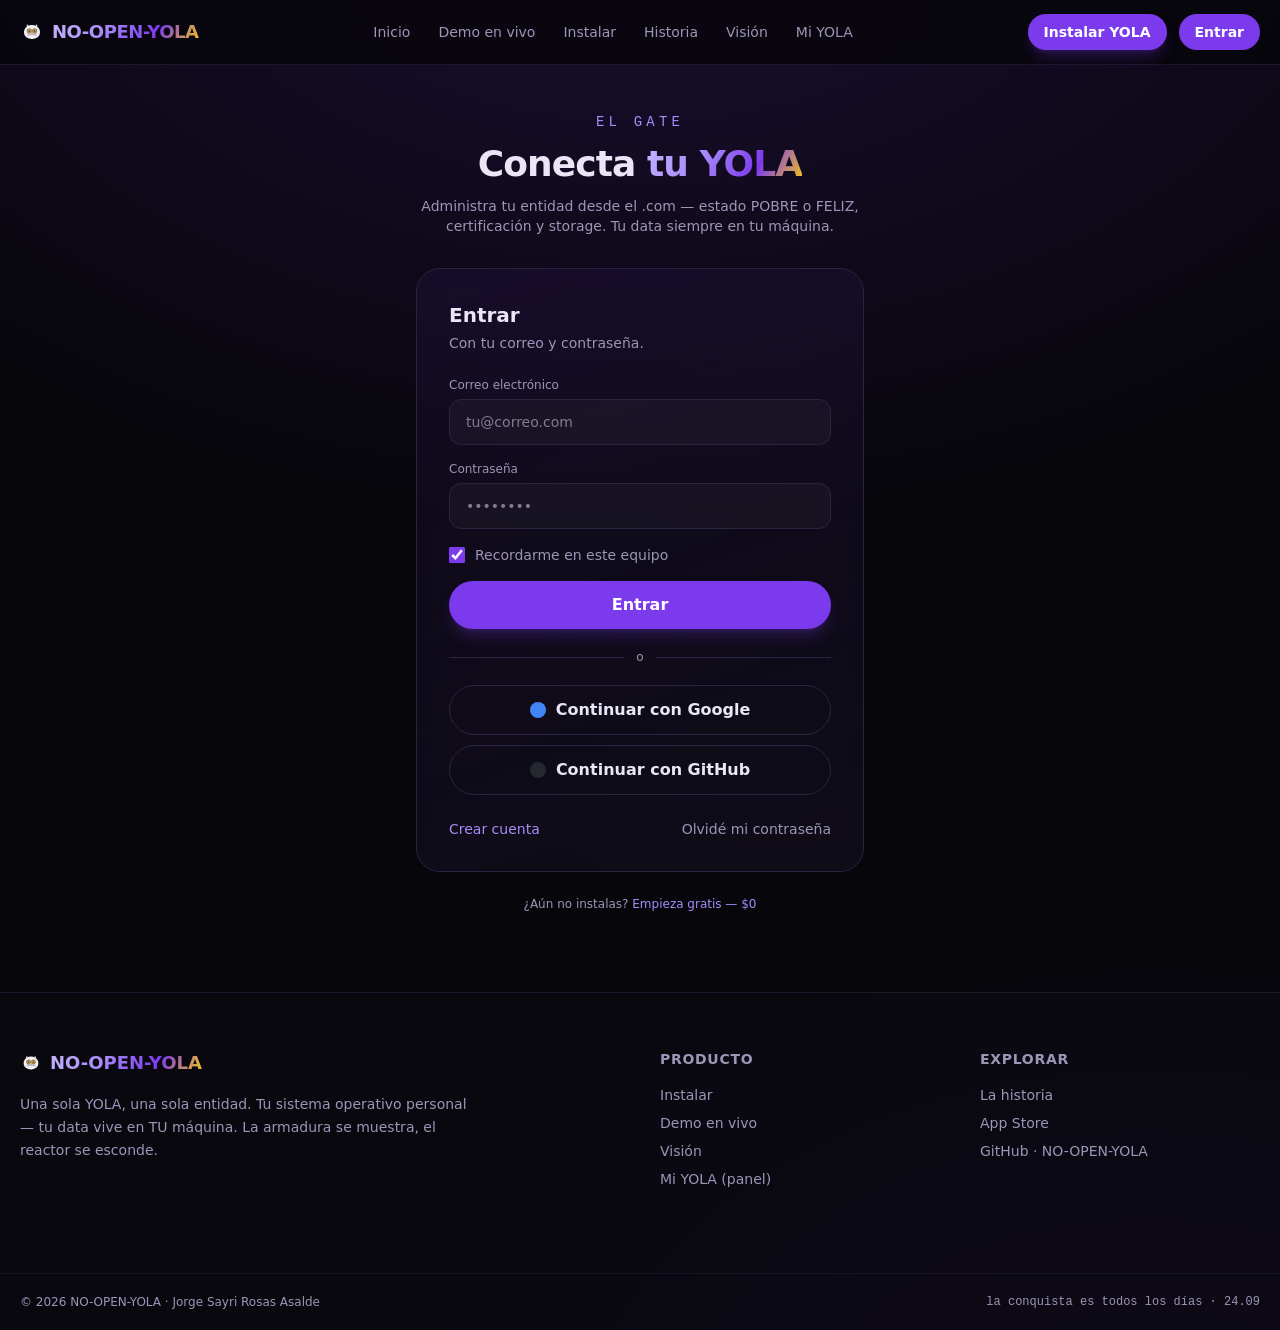
==== auth/index.html @ 1af1a7d3 "deploy: 2026-08-17T17:52Z — desde NO-OPEN-YOLA/yola-web" ====
<!DOCTYPE html><html lang="es"><head><meta charset="UTF-8"><meta name="viewport" content="width=device-width, initial-scale=1.0"><title>Conecta tu YOLA — NO-OPEN-YOLA</title><!-- CSP vía meta (GitHub Pages no permite headers HTTP custom).
       frame-ancestors 'none' bloquea clickjacking del login/panel. --><meta http-equiv="Content-Security-Policy" content="default-src 'self'; script-src 'self' 'unsafe-inline' 'unsafe-eval'; style-src 'self' 'unsafe-inline' https://fonts.googleapis.com; font-src 'self' https://fonts.gstatic.com; img-src 'self' data: blob:; connect-src 'self' https://*.supabase.co http://127.0.0.1:* ws://127.0.0.1:*; frame-src 'self'; frame-ancestors 'none'; base-uri 'self'; form-action 'self'"><meta name="referrer" content="strict-origin-when-cross-origin"><meta name="description" content="Conecta tu YOLA: entra con tu correo y administra tu entidad desde el .com — estado POBRE o FELIZ, certificación y storage. Tu data vive en tu máquina."><meta property="og:title" content="Conecta tu YOLA — NO-OPEN-YOLA"><meta property="og:description" content="Conecta tu YOLA: entra con tu correo y administra tu entidad desde el .com — estado POBRE o FELIZ, certificación y storage. Tu data vive en tu máquina."><meta property="og:type" content="website"><meta property="og:url" content="https://yolabysayri.com/auth/"><meta property="og:image" content="https://yolabysayri.com/media/og-image.png"><meta name="twitter:card" content="summary_large_image"><meta name="twitter:title" content="Conecta tu YOLA — NO-OPEN-YOLA"><meta name="twitter:description" content="Conecta tu YOLA: entra con tu correo y administra tu entidad desde el .com — estado POBRE o FELIZ, certificación y storage. Tu data vive en tu máquina."><link rel="icon" type="image/svg+xml" href="/favicon.svg"><link rel="canonical" href="https://yolabysayri.com/auth/"><link rel="preconnect" href="https://fonts.googleapis.com"><link rel="preconnect" href="https://fonts.gstatic.com" crossorigin><link href="https://fonts.googleapis.com/css2?family=Inter:wght@400;500;600;700&family=Space+Grotesk:wght@400;500;600;700&family=JetBrains+Mono:wght@400;500&display=swap" rel="stylesheet"><script type="application/ld+json">
  {
    "@context": "https://schema.org",
    "@type": "Organization",
    "name": "NO-OPEN-YOLA",
    "url": "https://yolabysayri.com",
    "logo": "https://yolabysayri.com/favicon.svg",
    "description": "Un sistema operativo personal, local-first: tu data vive en TU máquina. Gratis con publicidad, o certificada sin anuncios por $5/mes.",
    "founder": "Jorge Sayri Rosas Asalde"
  }
  </script><link rel="stylesheet" href="/_astro/Footer.BGnipHx1.css"></head><body class="bg-void min-h-screen"><header class="fixed top-0 inset-x-0 z-50 border-b border-line/60 bg-bg-void/80 backdrop-blur-xl"><nav class="max-w-7xl mx-auto px-5 h-16 flex items-center justify-between"><a href="/" class="flex items-center gap-2 group"><img src="/favicon.svg" alt="YOLA" width="24" height="24" class="group-hover:rotate-12 transition-transform"><span class="font-display font-bold tracking-tight text-lg"><span class="text-gradient">NO-OPEN-YOLA</span></span></a><div class="hidden md:flex items-center gap-1"><a href="/" class="px-3 py-2 rounded-lg text-sm font-medium transition-colors text-text-dim hover:text-text-main hover:bg-white/5">Inicio</a><a href="/hola-yola" class="px-3 py-2 rounded-lg text-sm font-medium transition-colors text-text-dim hover:text-text-main hover:bg-white/5">Demo en vivo</a><a href="/instalar" class="px-3 py-2 rounded-lg text-sm font-medium transition-colors text-text-dim hover:text-text-main hover:bg-white/5">Instalar</a><a href="/historia" class="px-3 py-2 rounded-lg text-sm font-medium transition-colors text-text-dim hover:text-text-main hover:bg-white/5">Historia</a><a href="/vision" class="px-3 py-2 rounded-lg text-sm font-medium transition-colors text-text-dim hover:text-text-main hover:bg-white/5">Visión</a><a href="/auth" class="px-3 py-2 rounded-lg text-sm font-medium transition-colors text-text-dim hover:text-text-main hover:bg-white/5">Mi YOLA</a></div><div class="flex items-center gap-3"><a href="/instalar" class="hidden sm:inline-flex items-center gap-2 rounded-full bg-violet-yola px-4 py-2 text-sm font-semibold text-white shadow-lg shadow-violet-yola/25 hover:bg-violet-glow transition-colors">Instalar YOLA</a><!-- Área de usuario viva: cambia según sesión (desktop) --><div id="user-area-desktop" class="hidden md:flex items-center gap-2"></div><button id="menu-toggle" class="md:hidden inline-flex items-center justify-center w-10 h-10 rounded-lg border border-line text-text-dim" aria-label="Menú"><svg xmlns="http://www.w3.org/2000/svg" width="20" height="20" viewBox="0 0 24 24" fill="none" stroke="currentColor" stroke-width="2"><path d="M4 6h16M4 12h16M4 18h16"></path></svg></button></div></nav><div id="mobile-menu" class="md:hidden hidden border-t border-line/60 bg-bg-deep/95 backdrop-blur-xl"><div class="px-5 py-3 flex flex-col gap-1"><a href="/" class="px-3 py-2.5 rounded-lg text-sm font-medium text-text-dim hover:text-text-main hover:bg-white/5">Inicio</a><a href="/hola-yola" class="px-3 py-2.5 rounded-lg text-sm font-medium text-text-dim hover:text-text-main hover:bg-white/5">Demo en vivo</a><a href="/instalar" class="px-3 py-2.5 rounded-lg text-sm font-medium text-text-dim hover:text-text-main hover:bg-white/5">Instalar</a><a href="/historia" class="px-3 py-2.5 rounded-lg text-sm font-medium text-text-dim hover:text-text-main hover:bg-white/5">Historia</a><a href="/vision" class="px-3 py-2.5 rounded-lg text-sm font-medium text-text-dim hover:text-text-main hover:bg-white/5">Visión</a><a href="/auth" class="px-3 py-2.5 rounded-lg text-sm font-medium text-text-dim hover:text-text-main hover:bg-white/5">Mi YOLA</a><!-- Área de usuario viva (móvil) --><div id="user-area-mobile" class="flex flex-col gap-1 pt-2 mt-2 border-t border-line/60"></div></div></div></header><script type="module" src="/_astro/Nav.astro_astro_type_script_index_0_lang.C5NNdsh1.js"></script><main class="min-h-[80vh] flex items-center justify-center px-5 pt-28 pb-20"><div class="w-full max-w-md"><div class="text-center mb-8"><div class="font-mono text-sm text-violet-glow uppercase tracking-[0.3em] mb-3">El gate</div><h1 class="font-display font-bold text-3xl sm:text-4xl tracking-tight">Conecta <span class="text-gradient">tu YOLA</span></h1><p class="mt-3 text-text-dim text-sm">Administra tu entidad desde el .com — estado POBRE o FELIZ, certificación y storage. Tu data siempre en tu máquina.</p></div><div class="glass rounded-3xl p-8"><!-- Login --><div id="cardLogin"><h2 class="font-display font-bold text-xl mb-1">Entrar</h2><p class="text-text-dim text-sm mb-6">Con tu correo y contraseña.</p><form id="formLogin" class="flex flex-col gap-4"><div><label for="email" class="block text-xs text-text-dim mb-1.5 font-medium">Correo electrónico</label><input id="email" type="email" placeholder="tu@correo.com" required class="w-full rounded-xl border border-line bg-white/3 px-4 py-3 text-sm text-text-main outline-none focus:border-violet-yola transition-colors"></div><div><label for="password" class="block text-xs text-text-dim mb-1.5 font-medium">Contraseña</label><input id="password" type="password" placeholder="••••••••" required class="w-full rounded-xl border border-line bg-white/3 px-4 py-3 text-sm text-text-main outline-none focus:border-violet-yola transition-colors"></div><label class="flex items-center gap-2.5 text-sm text-text-dim cursor-pointer select-none"><input id="remember" type="checkbox" checked class="w-4 h-4 rounded border-line bg-white/5 accent-violet-yola">Recordarme en este equipo</label><p id="msgLogin" class="hidden text-sm rounded-lg px-3 py-2"></p><button id="btnLogin" type="submit" class="w-full rounded-full bg-violet-yola px-6 py-3 font-semibold text-white shadow-lg shadow-violet-yola/25 hover:bg-violet-glow transition-colors">Entrar</button></form><div class="flex items-center gap-3 my-5"><div class="flex-1 h-px bg-line"></div><span class="text-xs text-text-dim">o</span><div class="flex-1 h-px bg-line"></div></div><!-- Botones OAuth dinámicos: solo los providers habilitados --><div id="oauthButtons" class="flex flex-col gap-2.5"></div><div class="mt-6 flex items-center justify-between text-sm"><button id="linkSignup" class="text-violet-glow hover:underline">Crear cuenta</button><button id="linkReset" class="text-text-dim hover:text-text-main transition-colors">Olvidé mi contraseña</button></div></div><!-- Signup --><div id="cardSignup" class="hidden"><h2 class="font-display font-bold text-xl mb-1">Crear cuenta</h2><p class="text-text-dim text-sm mb-6">Tu YOLA, tu correo, tu control.</p><form id="formSignup" class="flex flex-col gap-4"><div><label for="suEmail" class="block text-xs text-text-dim mb-1.5 font-medium">Correo electrónico</label><input id="suEmail" type="email" placeholder="tu@correo.com" required class="w-full rounded-xl border border-line bg-white/3 px-4 py-3 text-sm text-text-main outline-none focus:border-violet-yola transition-colors"></div><div><label for="suPassword" class="block text-xs text-text-dim mb-1.5 font-medium">Contraseña</label><input id="suPassword" type="password" placeholder="Mínimo 8 caracteres" required class="w-full rounded-xl border border-line bg-white/3 px-4 py-3 text-sm text-text-main outline-none focus:border-violet-yola transition-colors"></div><div><label for="suConfirm" class="block text-xs text-text-dim mb-1.5 font-medium">Repetir contraseña</label><input id="suConfirm" type="password" placeholder="Igual que arriba" required class="w-full rounded-xl border border-line bg-white/3 px-4 py-3 text-sm text-text-main outline-none focus:border-violet-yola transition-colors"></div><p id="msgSignup" class="hidden text-sm rounded-lg px-3 py-2"></p><button id="btnSignup" type="submit" class="w-full rounded-full bg-violet-yola px-6 py-3 font-semibold text-white shadow-lg shadow-violet-yola/25 hover:bg-violet-glow transition-colors">Crear cuenta</button></form><div class="mt-5 text-sm"><button id="btnBackVerify" class="text-text-dim hover:text-text-main transition-colors">← Volver</button></div></div><!-- Verificar correo --><div id="cardVerify" class="hidden"><h2 class="font-display font-bold text-xl mb-1">Revisa tu correo</h2><p class="text-text-dim text-sm mb-6">Te enviamos un enlace de confirmación. Ábrelo y vuelve para entrar.</p><button id="btnBackVerify2" onclick="window.location.href='/auth'" class="w-full rounded-full border border-line px-6 py-3 font-semibold text-text-main hover:border-violet-glow/60 transition-colors">Ya lo confirmé — entrar</button></div><!-- Reset --><div id="cardReset" class="hidden"><h2 class="font-display font-bold text-xl mb-1">Recuperar acceso</h2><p class="text-text-dim text-sm mb-6">Te enviamos un enlace para cambiar tu contraseña.</p><form id="formReset" class="flex flex-col gap-4"><div><label for="reEmail" class="block text-xs text-text-dim mb-1.5 font-medium">Correo electrónico</label><input id="reEmail" type="email" placeholder="tu@correo.com" required class="w-full rounded-xl border border-line bg-white/3 px-4 py-3 text-sm text-text-main outline-none focus:border-violet-yola transition-colors"></div><p id="msgReset" class="hidden text-sm rounded-lg px-3 py-2"></p><button id="btnReset" type="submit" class="w-full rounded-full bg-violet-yola px-6 py-3 font-semibold text-white shadow-lg shadow-violet-yola/25 hover:bg-violet-glow transition-colors">Enviar enlace</button></form><div class="mt-5 text-sm"><button id="linkBackReset" class="text-text-dim hover:text-text-main transition-colors">← Volver a entrar</button></div></div><!-- Nueva contraseña (flujo de recovery: el enlace trae el token) --><div id="cardNewPassword" class="hidden"><h2 class="font-display font-bold text-xl mb-1">Nueva contraseña</h2><p class="text-text-dim text-sm mb-6">Tu enlace de recuperación es válido. Elige una nueva.</p><form id="formNewPassword" class="flex flex-col gap-4"><div><label for="npPassword" class="block text-xs text-text-dim mb-1.5 font-medium">Nueva contraseña</label><input id="npPassword" type="password" placeholder="Mínimo 8 caracteres" required class="w-full rounded-xl border border-line bg-white/3 px-4 py-3 text-sm text-text-main outline-none focus:border-violet-yola transition-colors"></div><div><label for="npConfirm" class="block text-xs text-text-dim mb-1.5 font-medium">Repetir contraseña</label><input id="npConfirm" type="password" placeholder="Igual que arriba" required class="w-full rounded-xl border border-line bg-white/3 px-4 py-3 text-sm text-text-main outline-none focus:border-violet-yola transition-colors"></div><p id="msgNewPassword" class="hidden text-sm rounded-lg px-3 py-2"></p><button id="btnNewPassword" type="submit" class="w-full rounded-full bg-violet-yola px-6 py-3 font-semibold text-white shadow-lg shadow-violet-yola/25 hover:bg-violet-glow transition-colors">Guardar nueva contraseña</button></form></div></div><p class="mt-6 text-center text-xs text-text-dim">¿Aún no instalas? <a href="/instalar" class="text-violet-glow hover:underline">Empieza gratis — $0</a></p></div></main><footer class="border-t border-line/60 bg-bg-deep/50"><div class="max-w-7xl mx-auto px-5 py-14 grid gap-10 md:grid-cols-4"><div class="md:col-span-2"><div class="flex items-center gap-2 mb-4"><img src="/favicon.svg" alt="YOLA" width="22" height="22"><span class="font-display font-bold text-lg"><span class="text-gradient">NO-OPEN-YOLA</span></span></div><p class="text-text-dim text-sm leading-relaxed max-w-md">Una sola YOLA, una sola entidad. Tu sistema operativo personal — tu data vive en TU máquina. La armadura se muestra, el reactor se esconde.</p><div class="flex gap-3 mt-5"><a href="https://x.com/DevSayri" target="_blank" rel="noopener" class="w-9 h-9 rounded-lg glass glass-hover flex items-center justify-center text-text-dim hover:text-text-main" aria-label="X"><svg xmlns="http://www.w3.org/2000/svg" width="16" height="16" viewBox="0 0 24 24" fill="currentColor"><path d="M18.9 1.2h3.7l-8.1 9.3L24 22.8h-7.5l-5.9-7.7-6.7 7.7H.2l8.7-9.9L0 1.2h7.7l5.3 7 6-7z"></path></svg></a><a href="https://www.youtube.com/@sayridev_miaw" target="_blank" rel="noopener" class="w-9 h-9 rounded-lg glass glass-hover flex items-center justify-center text-text-dim hover:text-text-main" aria-label="YouTube"><svg xmlns="http://www.w3.org/2000/svg" width="16" height="16" viewBox="0 0 24 24" fill="currentColor"><path d="M23.5 6.2a3 3 0 0 0-2.1-2.1C19.5 3.5 12 3.5 12 3.5s-7.5 0-9.4.6A3 3 0 0 0 .5 6.2 31.3 31.3 0 0 0 0 12a31.3 31.3 0 0 0 .5 5.8 3 3 0 0 0 2.1 2.1c1.9.6 9.4.6 9.4.6s7.5 0 9.4-.6a3 3 0 0 0 2.1-2.1A31.3 31.3 0 0 0 24 12a31.3 31.3 0 0 0-.5-5.8zM9.6 15.6V8.4L15.8 12l-6.2 3.6z"></path></svg></a><a href="https://www.facebook.com/sayridev/" target="_blank" rel="noopener" class="w-9 h-9 rounded-lg glass glass-hover flex items-center justify-center text-text-dim hover:text-text-main" aria-label="Facebook"><svg xmlns="http://www.w3.org/2000/svg" width="16" height="16" viewBox="0 0 24 24" fill="currentColor"><path d="M24 12.073c0-6.627-5.373-12-12-12s-12 5.373-12 12c0 5.99 4.388 10.954 10.125 11.854v-8.385H7.078v-3.47h3.047V9.43c0-3.007 1.792-4.669 4.533-4.669 1.312 0 2.686.235 2.686.235v2.953H15.83c-1.491 0-1.956.925-1.956 1.874v2.25h3.328l-.532 3.47h-2.796v8.385C19.612 23.027 24 18.062 24 12.073z"></path></svg></a><a href="https://www.instagram.com/sayrirosasasalde/" target="_blank" rel="noopener" class="w-9 h-9 rounded-lg glass glass-hover flex items-center justify-center text-text-dim hover:text-text-main" aria-label="Instagram"><svg xmlns="http://www.w3.org/2000/svg" width="16" height="16" viewBox="0 0 24 24" fill="none" stroke="currentColor" stroke-width="2"><rect x="2" y="2" width="20" height="20" rx="5"></rect><circle cx="12" cy="12" r="4"></circle><circle cx="17.5" cy="6.5" r="1" fill="currentColor"></circle></svg></a></div></div><div><h4 class="font-display font-semibold text-sm uppercase tracking-wider text-text-dim mb-4">Producto</h4><div class="flex flex-col gap-2 text-sm"><a href="/instalar" class="text-text-dim hover:text-violet-glow transition-colors">Instalar</a><a href="/hola-yola" class="text-text-dim hover:text-violet-glow transition-colors">Demo en vivo</a><a href="/vision" class="text-text-dim hover:text-violet-glow transition-colors">Visión</a><a href="/auth" class="text-text-dim hover:text-violet-glow transition-colors">Mi YOLA (panel)</a></div></div><div><h4 class="font-display font-semibold text-sm uppercase tracking-wider text-text-dim mb-4">Explorar</h4><div class="flex flex-col gap-2 text-sm"><a href="/historia" class="text-text-dim hover:text-violet-glow transition-colors">La historia</a><a href="/instalar#appstore" class="text-text-dim hover:text-violet-glow transition-colors">App Store</a><a href="https://github.com/NO-OPEN-YOLA" target="_blank" rel="noopener" class="text-text-dim hover:text-violet-glow transition-colors">GitHub · NO-OPEN-YOLA</a></div></div></div><div class="border-t border-line/40"><div class="max-w-7xl mx-auto px-5 py-5 flex flex-col sm:flex-row items-center justify-between gap-2 text-xs text-text-dim"><span>© 2026 NO-OPEN-YOLA · Jorge Sayri Rosas Asalde</span><span class="font-mono">la conquista es todos los días · 24.09</span></div></div></footer><script type="module" src="/_astro/auth.astro_astro_type_script_index_0_lang.BEmE0VDD.js"></script></body></html>
---- _astro/Footer.BGnipHx1.css ----
/*! tailwindcss v4.3.3 | MIT License | https://tailwindcss.com */
@layer properties{@supports (((-webkit-hyphens:none)) and (not (margin-trim:inline))) or ((-moz-orient:inline) and (not (color:rgb(from red r g b)))){*,:before,:after,::backdrop{--tw-translate-x:0;--tw-translate-y:0;--tw-translate-z:0;--tw-rotate-x:initial;--tw-rotate-y:initial;--tw-rotate-z:initial;--tw-skew-x:initial;--tw-skew-y:initial;--tw-space-y-reverse:0;--tw-border-style:solid;--tw-gradient-position:initial;--tw-gradient-from:#0000;--tw-gradient-via:#0000;--tw-gradient-to:#0000;--tw-gradient-stops:initial;--tw-gradient-via-stops:initial;--tw-gradient-from-position:0%;--tw-gradient-via-position:50%;--tw-gradient-to-position:100%;--tw-leading:initial;--tw-font-weight:initial;--tw-tracking:initial;--tw-shadow:0 0 #0000;--tw-shadow-color:initial;--tw-shadow-alpha:100%;--tw-inset-shadow:0 0 #0000;--tw-inset-shadow-color:initial;--tw-inset-shadow-alpha:100%;--tw-ring-color:initial;--tw-ring-shadow:0 0 #0000;--tw-inset-ring-color:initial;--tw-inset-ring-shadow:0 0 #0000;--tw-ring-inset:initial;--tw-ring-offset-width:0px;--tw-ring-offset-color:#fff;--tw-ring-offset-shadow:0 0 #0000;--tw-outline-style:solid;--tw-blur:initial;--tw-brightness:initial;--tw-contrast:initial;--tw-grayscale:initial;--tw-hue-rotate:initial;--tw-invert:initial;--tw-opacity:initial;--tw-saturate:initial;--tw-sepia:initial;--tw-drop-shadow:initial;--tw-drop-shadow-color:initial;--tw-drop-shadow-alpha:100%;--tw-drop-shadow-size:initial;--tw-backdrop-blur:initial;--tw-backdrop-brightness:initial;--tw-backdrop-contrast:initial;--tw-backdrop-grayscale:initial;--tw-backdrop-hue-rotate:initial;--tw-backdrop-invert:initial;--tw-backdrop-opacity:initial;--tw-backdrop-saturate:initial;--tw-backdrop-sepia:initial;--tw-ease:initial}}}@layer theme{:root,:host{--font-sans:-apple-system, BlinkMacSystemFont, "Segoe UI", Roboto, "Helvetica Neue", "Noto Sans", Arial, sans-serif, "Apple Color Emoji", "Segoe UI Emoji", "Segoe UI Symbol", "Noto Color Emoji";--font-mono:"JetBrains Mono", "Cascadia Code", monospace;--color-red-400:oklch(70.4% .191 22.216);--color-red-500:oklch(63.7% .237 25.331);--color-yellow-500:oklch(79.5% .184 86.047);--color-green-400:oklch(79.2% .209 151.711);--color-green-500:oklch(72.3% .219 149.579);--color-green-600:oklch(62.7% .194 149.214);--color-white:#fff;--spacing:.25rem;--container-md:28rem;--container-xl:36rem;--container-2xl:42rem;--container-3xl:48rem;--container-4xl:56rem;--container-5xl:64rem;--container-6xl:72rem;--container-7xl:80rem;--text-xs:.75rem;--text-xs--line-height:calc(1 / .75);--text-sm:.875rem;--text-sm--line-height:calc(1.25 / .875);--text-base:1rem;--text-base--line-height:calc(1.5 / 1);--text-lg:1.125rem;--text-lg--line-height:calc(1.75 / 1.125);--text-xl:1.25rem;--text-xl--line-height:calc(1.75 / 1.25);--text-2xl:1.5rem;--text-2xl--line-height:calc(2 / 1.5);--text-3xl:1.875rem;--text-3xl--line-height:calc(2.25 / 1.875);--text-4xl:2.25rem;--text-4xl--line-height:calc(2.5 / 2.25);--text-5xl:3rem;--text-5xl--line-height:1;--text-6xl:3.75rem;--text-6xl--line-height:1;--text-7xl:4.5rem;--text-7xl--line-height:1;--font-weight-medium:500;--font-weight-semibold:600;--font-weight-bold:700;--tracking-tight:-.025em;--tracking-wider:.05em;--tracking-widest:.1em;--leading-snug:1.375;--leading-relaxed:1.625;--radius-sm:.25rem;--radius-lg:.5rem;--radius-xl:.75rem;--radius-2xl:1rem;--radius-3xl:1.5rem;--ease-out:cubic-bezier(0, 0, .2, 1);--ease-in-out:cubic-bezier(.4, 0, .2, 1);--animate-spin:spin 1s linear infinite;--animate-pulse:pulse 2s cubic-bezier(.4, 0, .6, 1) infinite;--blur-xl:24px;--blur-2xl:40px;--aspect-video:16 / 9;--default-transition-duration:.15s;--default-transition-timing-function:cubic-bezier(.4, 0, .2, 1);--default-font-family:var(--font-sans);--default-mono-font-family:var(--font-mono);--color-violet-yola:#7c3aed;--color-violet-glow:#a78bfa;--color-bg-void:#07060b;--color-bg-deep:#0d0b14;--color-line:#2a2440;--color-text-main:#eae6f5;--color-text-dim:#9d95b8;--font-display:"Space Grotesk", "Segoe UI", system-ui, sans-serif;--font-body:"Inter", "Segoe UI", system-ui, sans-serif}}@layer base{*,:after,:before,::backdrop{box-sizing:border-box;border:0 solid;margin:0;padding:0}::file-selector-button{box-sizing:border-box;border:0 solid;margin:0;padding:0}html,:host{-webkit-text-size-adjust:100%;tab-size:4;line-height:1.5;font-family:var(--default-font-family,-apple-system, BlinkMacSystemFont, "Segoe UI", Roboto, "Helvetica Neue", "Noto Sans", Arial, sans-serif, "Apple Color Emoji", "Segoe UI Emoji", "Segoe UI Symbol", "Noto Color Emoji");font-feature-settings:var(--default-font-feature-settings,normal);font-variation-settings:var(--default-font-variation-settings,normal);-webkit-tap-highlight-color:transparent}hr{height:0;color:inherit;border-top-width:1px}abbr:where([title]){text-decoration:underline dotted}h1,h2,h3,h4,h5,h6{font-size:inherit;font-weight:inherit}a{color:inherit;-webkit-text-decoration:inherit;-webkit-text-decoration:inherit;-webkit-text-decoration:inherit;text-decoration:inherit}b,strong{font-weight:bolder}code,kbd,samp,pre{font-family:var(--default-mono-font-family,ui-monospace, SFMono-Regular, Menlo, Monaco, Consolas, "Liberation Mono", "Courier New", monospace);font-feature-settings:var(--default-mono-font-feature-settings,normal);font-variation-settings:var(--default-mono-font-variation-settings,normal);font-size:1em}small{font-size:80%}sub,sup{vertical-align:baseline;font-size:75%;line-height:0;position:relative}sub{bottom:-.25em}sup{top:-.5em}table{text-indent:0;border-color:inherit;border-collapse:collapse}:-moz-focusring:where(:not(iframe)){outline:auto}progress{vertical-align:baseline}summary{display:list-item}ol,ul,menu{list-style:none}img,svg,video,canvas,audio,iframe,embed,object{vertical-align:middle;display:block}img,video{max-width:100%;height:auto}button,input,select,optgroup,textarea{font:inherit;font-feature-settings:inherit;font-variation-settings:inherit;letter-spacing:inherit;color:inherit;opacity:1;background-color:#0000;border-radius:0}::file-selector-button{font:inherit;font-feature-settings:inherit;font-variation-settings:inherit;letter-spacing:inherit;color:inherit;opacity:1;background-color:#0000;border-radius:0}:where(select:is([multiple],[size])) optgroup{font-weight:bolder}:where(select:is([multiple],[size])) optgroup option{padding-inline-start:20px}::file-selector-button{margin-inline-end:4px}::placeholder{opacity:1}@supports (not ((-webkit-appearance:-apple-pay-button))) or (contain-intrinsic-size:1px){::placeholder{color:currentColor}@supports (color:color-mix(in lab, red, red)){::placeholder{color:color-mix(in oklab, currentcolor 50%, transparent)}}}textarea{resize:vertical}::-webkit-search-decoration{-webkit-appearance:none}::-webkit-date-and-time-value{min-height:1lh;text-align:inherit}::-webkit-datetime-edit{display:inline-flex}::-webkit-datetime-edit-fields-wrapper{padding:0}::-webkit-datetime-edit{padding-block:0}::-webkit-datetime-edit-year-field{padding-block:0}::-webkit-datetime-edit-month-field{padding-block:0}::-webkit-datetime-edit-day-field{padding-block:0}::-webkit-datetime-edit-hour-field{padding-block:0}::-webkit-datetime-edit-minute-field{padding-block:0}::-webkit-datetime-edit-second-field{padding-block:0}::-webkit-datetime-edit-millisecond-field{padding-block:0}::-webkit-datetime-edit-meridiem-field{padding-block:0}::-webkit-calendar-picker-indicator{line-height:1}:-moz-ui-invalid{box-shadow:none}button,input:where([type=button],[type=reset],[type=submit]){appearance:button}::file-selector-button{appearance:button}::-webkit-inner-spin-button{height:auto}::-webkit-outer-spin-button{height:auto}[hidden]:where(:not([hidden=until-found])){display:none!important}}@layer components;@layer utilities{.visible{visibility:visible}.absolute{position:absolute}.fixed{position:fixed}.relative{position:relative}.-inset-4{inset:calc(var(--spacing) * -4)}.inset-0{inset:0}.inset-x-0{inset-inline:0}.-top-3{top:calc(var(--spacing) * -3)}.-top-40{top:calc(var(--spacing) * -40)}.top-0{top:0}.-left-\[41px\]{left:-41px}.left-1\/2{left:50%}.z-50{z-index:50}.mx-auto{margin-inline:auto}.my-5{margin-block:calc(var(--spacing) * 5)}.mt-0\.5{margin-top:calc(var(--spacing) * .5)}.mt-1{margin-top:var(--spacing)}.mt-2{margin-top:calc(var(--spacing) * 2)}.mt-3{margin-top:calc(var(--spacing) * 3)}.mt-4{margin-top:calc(var(--spacing) * 4)}.mt-5{margin-top:calc(var(--spacing) * 5)}.mt-6{margin-top:calc(var(--spacing) * 6)}.mt-7{margin-top:calc(var(--spacing) * 7)}.mt-8{margin-top:calc(var(--spacing) * 8)}.mt-10{margin-top:calc(var(--spacing) * 10)}.mt-12{margin-top:calc(var(--spacing) * 12)}.mt-16{margin-top:calc(var(--spacing) * 16)}.mt-20{margin-top:calc(var(--spacing) * 20)}.mb-1{margin-bottom:var(--spacing)}.mb-1\.5{margin-bottom:calc(var(--spacing) * 1.5)}.mb-2{margin-bottom:calc(var(--spacing) * 2)}.mb-3{margin-bottom:calc(var(--spacing) * 3)}.mb-4{margin-bottom:calc(var(--spacing) * 4)}.mb-5{margin-bottom:calc(var(--spacing) * 5)}.mb-6{margin-bottom:calc(var(--spacing) * 6)}.mb-8{margin-bottom:calc(var(--spacing) * 8)}.mb-10{margin-bottom:calc(var(--spacing) * 10)}.mb-14{margin-bottom:calc(var(--spacing) * 14)}.mb-16{margin-bottom:calc(var(--spacing) * 16)}.mb-20{margin-bottom:calc(var(--spacing) * 20)}.ml-3{margin-left:calc(var(--spacing) * 3)}.block{display:block}.contents{display:contents}.flex{display:flex}.grid{display:grid}.hidden{display:none}.inline{display:inline}.inline-block{display:inline-block}.inline-flex{display:inline-flex}.table{display:table}.aspect-\[4\/3\]{aspect-ratio:4/3}.aspect-video{aspect-ratio:var(--aspect-video)}.h-2{height:calc(var(--spacing) * 2)}.h-2\.5{height:calc(var(--spacing) * 2.5)}.h-3{height:calc(var(--spacing) * 3)}.h-4{height:calc(var(--spacing) * 4)}.h-6{height:calc(var(--spacing) * 6)}.h-8{height:calc(var(--spacing) * 8)}.h-9{height:calc(var(--spacing) * 9)}.h-10{height:calc(var(--spacing) * 10)}.h-16{height:calc(var(--spacing) * 16)}.h-\[500px\]{height:500px}.h-full{height:100%}.h-px{height:1px}.min-h-\[80vh\]{min-height:80vh}.min-h-\[85vh\]{min-height:85vh}.min-h-\[92vh\]{min-height:92vh}.min-h-screen{min-height:100vh}.w-2{width:calc(var(--spacing) * 2)}.w-3{width:calc(var(--spacing) * 3)}.w-4{width:calc(var(--spacing) * 4)}.w-6{width:calc(var(--spacing) * 6)}.w-8{width:calc(var(--spacing) * 8)}.w-9{width:calc(var(--spacing) * 9)}.w-10{width:calc(var(--spacing) * 10)}.w-16{width:calc(var(--spacing) * 16)}.w-\[900px\]{width:900px}.w-full{width:100%}.max-w-2xl{max-width:var(--container-2xl)}.max-w-3xl{max-width:var(--container-3xl)}.max-w-4xl{max-width:var(--container-4xl)}.max-w-5xl{max-width:var(--container-5xl)}.max-w-6xl{max-width:var(--container-6xl)}.max-w-7xl{max-width:var(--container-7xl)}.max-w-\[10rem\]{max-width:10rem}.max-w-md{max-width:var(--container-md)}.max-w-xl{max-width:var(--container-xl)}.flex-1{flex:1}.flex-shrink{flex-shrink:1}.shrink-0{flex-shrink:0}.border-collapse{border-collapse:collapse}.-translate-x-1\/2{--tw-translate-x:calc(calc(1 / 2 * 100%) * -1);translate:var(--tw-translate-x) var(--tw-translate-y)}.transform{transform:var(--tw-rotate-x,) var(--tw-rotate-y,) var(--tw-rotate-z,) var(--tw-skew-x,) var(--tw-skew-y,)}.transform\!{transform:var(--tw-rotate-x,) var(--tw-rotate-y,) var(--tw-rotate-z,) var(--tw-skew-x,) var(--tw-skew-y,)!important}.animate-pulse{animation:var(--animate-pulse)}.animate-spin{animation:var(--animate-spin)}.cursor-pointer{cursor:pointer}.resize{resize:both}.grid-cols-2{grid-template-columns:repeat(2,minmax(0,1fr))}.grid-cols-4{grid-template-columns:repeat(4,minmax(0,1fr))}.flex-col{flex-direction:column}.flex-wrap{flex-wrap:wrap}.items-baseline{align-items:baseline}.items-center{align-items:center}.items-start{align-items:flex-start}.justify-between{justify-content:space-between}.justify-center{justify-content:center}.gap-1{gap:var(--spacing)}.gap-2{gap:calc(var(--spacing) * 2)}.gap-2\.5{gap:calc(var(--spacing) * 2.5)}.gap-3{gap:calc(var(--spacing) * 3)}.gap-4{gap:calc(var(--spacing) * 4)}.gap-5{gap:calc(var(--spacing) * 5)}.gap-6{gap:calc(var(--spacing) * 6)}.gap-10{gap:calc(var(--spacing) * 10)}.gap-14{gap:calc(var(--spacing) * 14)}:where(.space-y-14>:not(:last-child)){--tw-space-y-reverse:0;margin-block-start:calc(calc(var(--spacing) * 14) * var(--tw-space-y-reverse));margin-block-end:calc(calc(var(--spacing) * 14) * calc(1 - var(--tw-space-y-reverse)))}.self-center{align-self:center}.truncate{text-overflow:ellipsis;white-space:nowrap;overflow:hidden}.overflow-hidden{overflow:hidden}.rounded{border-radius:.25rem}.rounded-2xl{border-radius:var(--radius-2xl)}.rounded-3xl{border-radius:var(--radius-3xl)}.rounded-full{border-radius:2147483647px}.rounded-lg{border-radius:var(--radius-lg)}.rounded-xl{border-radius:var(--radius-xl)}.border{border-style:var(--tw-border-style);border-width:1px}.border-0{border-style:var(--tw-border-style);border-width:0}.border-2{border-style:var(--tw-border-style);border-width:2px}.border-y{border-block-style:var(--tw-border-style);border-block-width:1px}.border-t{border-top-style:var(--tw-border-style);border-top-width:1px}.border-b{border-bottom-style:var(--tw-border-style);border-bottom-width:1px}.border-l{border-left-style:var(--tw-border-style);border-left-width:1px}.border-green-500\/20{border-color:#00c75833}@supports (color:color-mix(in lab, red, red)){.border-green-500\/20{border-color:color-mix(in oklab, var(--color-green-500) 20%, transparent)}}.border-green-500\/25{border-color:#00c75840}@supports (color:color-mix(in lab, red, red)){.border-green-500\/25{border-color:color-mix(in oklab, var(--color-green-500) 25%, transparent)}}.border-line{border-color:var(--color-line)}.border-line\/40{border-color:#2a244066}@supports (color:color-mix(in lab, red, red)){.border-line\/40{border-color:color-mix(in oklab, var(--color-line) 40%, transparent)}}.border-line\/60{border-color:#2a244099}@supports (color:color-mix(in lab, red, red)){.border-line\/60{border-color:color-mix(in oklab, var(--color-line) 60%, transparent)}}.border-violet-yola{border-color:var(--color-violet-yola)}.border-violet-yola\/30{border-color:#7c3aed4d}@supports (color:color-mix(in lab, red, red)){.border-violet-yola\/30{border-color:color-mix(in oklab, var(--color-violet-yola) 30%, transparent)}}.border-violet-yola\/40{border-color:#7c3aed66}@supports (color:color-mix(in lab, red, red)){.border-violet-yola\/40{border-color:color-mix(in oklab, var(--color-violet-yola) 40%, transparent)}}.border-violet-yola\/50{border-color:#7c3aed80}@supports (color:color-mix(in lab, red, red)){.border-violet-yola\/50{border-color:color-mix(in oklab, var(--color-violet-yola) 50%, transparent)}}.border-t-violet-yola{border-top-color:var(--color-violet-yola)}.bg-bg-deep{background-color:var(--color-bg-deep)}.bg-bg-deep\/40{background-color:#0d0b1466}@supports (color:color-mix(in lab, red, red)){.bg-bg-deep\/40{background-color:color-mix(in oklab, var(--color-bg-deep) 40%, transparent)}}.bg-bg-deep\/50{background-color:#0d0b1480}@supports (color:color-mix(in lab, red, red)){.bg-bg-deep\/50{background-color:color-mix(in oklab, var(--color-bg-deep) 50%, transparent)}}.bg-bg-deep\/60{background-color:#0d0b1499}@supports (color:color-mix(in lab, red, red)){.bg-bg-deep\/60{background-color:color-mix(in oklab, var(--color-bg-deep) 60%, transparent)}}.bg-bg-deep\/95{background-color:#0d0b14f2}@supports (color:color-mix(in lab, red, red)){.bg-bg-deep\/95{background-color:color-mix(in oklab, var(--color-bg-deep) 95%, transparent)}}.bg-bg-void{background-color:var(--color-bg-void)}.bg-bg-void\/80{background-color:#07060bcc}@supports (color:color-mix(in lab, red, red)){.bg-bg-void\/80{background-color:color-mix(in oklab, var(--color-bg-void) 80%, transparent)}}.bg-green-500\/5{background-color:#00c7580d}@supports (color:color-mix(in lab, red, red)){.bg-green-500\/5{background-color:color-mix(in oklab, var(--color-green-500) 5%, transparent)}}.bg-green-500\/10{background-color:#00c7581a}@supports (color:color-mix(in lab, red, red)){.bg-green-500\/10{background-color:color-mix(in oklab, var(--color-green-500) 10%, transparent)}}.bg-green-500\/15{background-color:#00c75826}@supports (color:color-mix(in lab, red, red)){.bg-green-500\/15{background-color:color-mix(in oklab, var(--color-green-500) 15%, transparent)}}.bg-green-500\/70{background-color:#00c758b3}@supports (color:color-mix(in lab, red, red)){.bg-green-500\/70{background-color:color-mix(in oklab, var(--color-green-500) 70%, transparent)}}.bg-green-600{background-color:var(--color-green-600)}.bg-line{background-color:var(--color-line)}.bg-red-500\/10{background-color:#fb2c361a}@supports (color:color-mix(in lab, red, red)){.bg-red-500\/10{background-color:color-mix(in oklab, var(--color-red-500) 10%, transparent)}}.bg-red-500\/70{background-color:#fb2c36b3}@supports (color:color-mix(in lab, red, red)){.bg-red-500\/70{background-color:color-mix(in oklab, var(--color-red-500) 70%, transparent)}}.bg-violet-glow{background-color:var(--color-violet-glow)}.bg-violet-yola{background-color:var(--color-violet-yola)}.bg-violet-yola\/10{background-color:#7c3aed1a}@supports (color:color-mix(in lab, red, red)){.bg-violet-yola\/10{background-color:color-mix(in oklab, var(--color-violet-yola) 10%, transparent)}}.bg-violet-yola\/15{background-color:#7c3aed26}@supports (color:color-mix(in lab, red, red)){.bg-violet-yola\/15{background-color:color-mix(in oklab, var(--color-violet-yola) 15%, transparent)}}.bg-violet-yola\/20{background-color:#7c3aed33}@supports (color:color-mix(in lab, red, red)){.bg-violet-yola\/20{background-color:color-mix(in oklab, var(--color-violet-yola) 20%, transparent)}}.bg-white\/3{background-color:#ffffff08}@supports (color:color-mix(in lab, red, red)){.bg-white\/3{background-color:color-mix(in oklab, var(--color-white) 3%, transparent)}}.bg-white\/5{background-color:#ffffff0d}@supports (color:color-mix(in lab, red, red)){.bg-white\/5{background-color:color-mix(in oklab, var(--color-white) 5%, transparent)}}.bg-yellow-500\/70{background-color:#edb200b3}@supports (color:color-mix(in lab, red, red)){.bg-yellow-500\/70{background-color:color-mix(in oklab, var(--color-yellow-500) 70%, transparent)}}.bg-gradient-to-br{--tw-gradient-position:to bottom right in oklab;background-image:linear-gradient(var(--tw-gradient-stops))}.bg-gradient-to-r{--tw-gradient-position:to right in oklab;background-image:linear-gradient(var(--tw-gradient-stops))}.from-violet-yola{--tw-gradient-from:var(--color-violet-yola);--tw-gradient-stops:var(--tw-gradient-via-stops,var(--tw-gradient-position), var(--tw-gradient-from) var(--tw-gradient-from-position), var(--tw-gradient-to) var(--tw-gradient-to-position))}.from-violet-yola\/15{--tw-gradient-from:#7c3aed26}@supports (color:color-mix(in lab, red, red)){.from-violet-yola\/15{--tw-gradient-from:color-mix(in oklab, var(--color-violet-yola) 15%, transparent)}}.from-violet-yola\/15{--tw-gradient-stops:var(--tw-gradient-via-stops,var(--tw-gradient-position), var(--tw-gradient-from) var(--tw-gradient-from-position), var(--tw-gradient-to) var(--tw-gradient-to-position))}.via-transparent{--tw-gradient-via:transparent;--tw-gradient-via-stops:var(--tw-gradient-position), var(--tw-gradient-from) var(--tw-gradient-from-position), var(--tw-gradient-via) var(--tw-gradient-via-position), var(--tw-gradient-to) var(--tw-gradient-to-position);--tw-gradient-stops:var(--tw-gradient-via-stops)}.to-transparent{--tw-gradient-to:transparent;--tw-gradient-stops:var(--tw-gradient-via-stops,var(--tw-gradient-position), var(--tw-gradient-from) var(--tw-gradient-from-position), var(--tw-gradient-to) var(--tw-gradient-to-position))}.to-violet-glow{--tw-gradient-to:var(--color-violet-glow);--tw-gradient-stops:var(--tw-gradient-via-stops,var(--tw-gradient-position), var(--tw-gradient-from) var(--tw-gradient-from-position), var(--tw-gradient-to) var(--tw-gradient-to-position))}.p-4{padding:calc(var(--spacing) * 4)}.p-5{padding:calc(var(--spacing) * 5)}.p-6{padding:calc(var(--spacing) * 6)}.p-7{padding:calc(var(--spacing) * 7)}.p-8{padding:calc(var(--spacing) * 8)}.p-10{padding:calc(var(--spacing) * 10)}.px-2\.5{padding-inline:calc(var(--spacing) * 2.5)}.px-3{padding-inline:calc(var(--spacing) * 3)}.px-4{padding-inline:calc(var(--spacing) * 4)}.px-5{padding-inline:calc(var(--spacing) * 5)}.px-6{padding-inline:calc(var(--spacing) * 6)}.px-7{padding-inline:calc(var(--spacing) * 7)}.py-1{padding-block:var(--spacing)}.py-1\.5{padding-block:calc(var(--spacing) * 1.5)}.py-2{padding-block:calc(var(--spacing) * 2)}.py-2\.5{padding-block:calc(var(--spacing) * 2.5)}.py-3{padding-block:calc(var(--spacing) * 3)}.py-3\.5{padding-block:calc(var(--spacing) * 3.5)}.py-5{padding-block:calc(var(--spacing) * 5)}.py-14{padding-block:calc(var(--spacing) * 14)}.py-16{padding-block:calc(var(--spacing) * 16)}.py-20{padding-block:calc(var(--spacing) * 20)}.py-24{padding-block:calc(var(--spacing) * 24)}.pt-2{padding-top:calc(var(--spacing) * 2)}.pt-28{padding-top:calc(var(--spacing) * 28)}.pt-32{padding-top:calc(var(--spacing) * 32)}.pr-4{padding-right:calc(var(--spacing) * 4)}.pb-20{padding-bottom:calc(var(--spacing) * 20)}.pb-24{padding-bottom:calc(var(--spacing) * 24)}.pl-1{padding-left:var(--spacing)}.pl-8{padding-left:calc(var(--spacing) * 8)}.text-center{text-align:center}.text-left{text-align:left}.font-display{font-family:var(--font-display)}.font-mono{font-family:var(--font-mono)}.text-2xl{font-size:var(--text-2xl);line-height:var(--tw-leading,var(--text-2xl--line-height))}.text-3xl{font-size:var(--text-3xl);line-height:var(--tw-leading,var(--text-3xl--line-height))}.text-4xl{font-size:var(--text-4xl);line-height:var(--tw-leading,var(--text-4xl--line-height))}.text-5xl{font-size:var(--text-5xl);line-height:var(--tw-leading,var(--text-5xl--line-height))}.text-base{font-size:var(--text-base);line-height:var(--tw-leading,var(--text-base--line-height))}.text-lg{font-size:var(--text-lg);line-height:var(--tw-leading,var(--text-lg--line-height))}.text-sm{font-size:var(--text-sm);line-height:var(--tw-leading,var(--text-sm--line-height))}.text-xl{font-size:var(--text-xl);line-height:var(--tw-leading,var(--text-xl--line-height))}.text-xs{font-size:var(--text-xs);line-height:var(--tw-leading,var(--text-xs--line-height))}.text-\[11px\]{font-size:11px}.leading-\[1\.05\]{--tw-leading:1.05;line-height:1.05}.leading-relaxed{--tw-leading:var(--leading-relaxed);line-height:var(--leading-relaxed)}.leading-snug{--tw-leading:var(--leading-snug);line-height:var(--leading-snug)}.font-bold{--tw-font-weight:var(--font-weight-bold);font-weight:var(--font-weight-bold)}.font-medium{--tw-font-weight:var(--font-weight-medium);font-weight:var(--font-weight-medium)}.font-semibold{--tw-font-weight:var(--font-weight-semibold);font-weight:var(--font-weight-semibold)}.tracking-\[0\.3em\]{--tw-tracking:.3em;letter-spacing:.3em}.tracking-tight{--tw-tracking:var(--tracking-tight);letter-spacing:var(--tracking-tight)}.tracking-wider{--tw-tracking:var(--tracking-wider);letter-spacing:var(--tracking-wider)}.tracking-widest{--tw-tracking:var(--tracking-widest);letter-spacing:var(--tracking-widest)}.break-all{word-break:break-all}.text-green-400{color:var(--color-green-400)}.text-red-400{color:var(--color-red-400)}.text-text-dim{color:var(--color-text-dim)}.text-text-main{color:var(--color-text-main)}.text-violet-glow{color:var(--color-violet-glow)}.text-white{color:var(--color-white)}.uppercase{text-transform:uppercase}.underline{text-decoration-line:underline}.accent-violet-yola{accent-color:var(--color-violet-yola)}.shadow-2xl{--tw-shadow:0 25px 50px -12px var(--tw-shadow-color,#00000040);box-shadow:var(--tw-inset-shadow), var(--tw-inset-ring-shadow), var(--tw-ring-offset-shadow), var(--tw-ring-shadow), var(--tw-shadow)}.shadow-lg{--tw-shadow:0 10px 15px -3px var(--tw-shadow-color,#0000001a), 0 4px 6px -4px var(--tw-shadow-color,#0000001a);box-shadow:var(--tw-inset-shadow), var(--tw-inset-ring-shadow), var(--tw-ring-offset-shadow), var(--tw-ring-shadow), var(--tw-shadow)}.shadow-xl{--tw-shadow:0 20px 25px -5px var(--tw-shadow-color,#0000001a), 0 8px 10px -6px var(--tw-shadow-color,#0000001a);box-shadow:var(--tw-inset-shadow), var(--tw-inset-ring-shadow), var(--tw-ring-offset-shadow), var(--tw-ring-shadow), var(--tw-shadow)}.shadow-violet-yola\/15{--tw-shadow-color:#7c3aed26}@supports (color:color-mix(in lab, red, red)){.shadow-violet-yola\/15{--tw-shadow-color:color-mix(in oklab, color-mix(in oklab, var(--color-violet-yola) 15%, transparent) var(--tw-shadow-alpha), transparent)}}.shadow-violet-yola\/20{--tw-shadow-color:#7c3aed33}@supports (color:color-mix(in lab, red, red)){.shadow-violet-yola\/20{--tw-shadow-color:color-mix(in oklab, color-mix(in oklab, var(--color-violet-yola) 20%, transparent) var(--tw-shadow-alpha), transparent)}}.shadow-violet-yola\/25{--tw-shadow-color:#7c3aed40}@supports (color:color-mix(in lab, red, red)){.shadow-violet-yola\/25{--tw-shadow-color:color-mix(in oklab, color-mix(in oklab, var(--color-violet-yola) 25%, transparent) var(--tw-shadow-alpha), transparent)}}.shadow-violet-yola\/30{--tw-shadow-color:#7c3aed4d}@supports (color:color-mix(in lab, red, red)){.shadow-violet-yola\/30{--tw-shadow-color:color-mix(in oklab, color-mix(in oklab, var(--color-violet-yola) 30%, transparent) var(--tw-shadow-alpha), transparent)}}.outline{outline-style:var(--tw-outline-style);outline-width:1px}.blur{--tw-blur:blur(8px);filter:var(--tw-blur,) var(--tw-brightness,) var(--tw-contrast,) var(--tw-grayscale,) var(--tw-hue-rotate,) var(--tw-invert,) var(--tw-saturate,) var(--tw-sepia,) var(--tw-drop-shadow,)}.blur-2xl{--tw-blur:blur(var(--blur-2xl));filter:var(--tw-blur,) var(--tw-brightness,) var(--tw-contrast,) var(--tw-grayscale,) var(--tw-hue-rotate,) var(--tw-invert,) var(--tw-saturate,) var(--tw-sepia,) var(--tw-drop-shadow,)}.blur-\[140px\]{--tw-blur:blur(140px);filter:var(--tw-blur,) var(--tw-brightness,) var(--tw-contrast,) var(--tw-grayscale,) var(--tw-hue-rotate,) var(--tw-invert,) var(--tw-saturate,) var(--tw-sepia,) var(--tw-drop-shadow,)}.filter{filter:var(--tw-blur,) var(--tw-brightness,) var(--tw-contrast,) var(--tw-grayscale,) var(--tw-hue-rotate,) var(--tw-invert,) var(--tw-saturate,) var(--tw-sepia,) var(--tw-drop-shadow,)}.backdrop-blur-xl{--tw-backdrop-blur:blur(var(--blur-xl));backdrop-filter:var(--tw-backdrop-blur,) var(--tw-backdrop-brightness,) var(--tw-backdrop-contrast,) var(--tw-backdrop-grayscale,) var(--tw-backdrop-hue-rotate,) var(--tw-backdrop-invert,) var(--tw-backdrop-opacity,) var(--tw-backdrop-saturate,) var(--tw-backdrop-sepia,)}.transition{transition-property:color,background-color,border-color,outline-color,text-decoration-color,fill,stroke,--tw-gradient-from,--tw-gradient-via,--tw-gradient-to,opacity,box-shadow,transform,translate,scale,rotate,filter,backdrop-filter,display,content-visibility,overlay,pointer-events;transition-timing-function:var(--tw-ease,var(--default-transition-timing-function));transition-duration:var(--tw-duration,var(--default-transition-duration))}.transition-all{transition-property:all;transition-timing-function:var(--tw-ease,var(--default-transition-timing-function));transition-duration:var(--tw-duration,var(--default-transition-duration))}.transition-colors{transition-property:color,background-color,border-color,outline-color,text-decoration-color,fill,stroke,--tw-gradient-from,--tw-gradient-via,--tw-gradient-to;transition-timing-function:var(--tw-ease,var(--default-transition-timing-function));transition-duration:var(--tw-duration,var(--default-transition-duration))}.transition-transform{transition-property:transform,translate,scale,rotate;transition-timing-function:var(--tw-ease,var(--default-transition-timing-function));transition-duration:var(--tw-duration,var(--default-transition-duration))}.ease-in-out{--tw-ease:var(--ease-in-out);transition-timing-function:var(--ease-in-out)}.ease-out{--tw-ease:var(--ease-out);transition-timing-function:var(--ease-out)}.outline-none{--tw-outline-style:none;outline-style:none}.select-none{user-select:none}@media (hover:hover){.group-hover\:rotate-12:is(:where(.group):hover *){rotate:12deg}.group-hover\:border-violet-glow\/60:is(:where(.group):hover *){border-color:#a78bfa99}@supports (color:color-mix(in lab, red, red)){.group-hover\:border-violet-glow\/60:is(:where(.group):hover *){border-color:color-mix(in oklab, var(--color-violet-glow) 60%, transparent)}}.group-hover\:bg-violet-glow:is(:where(.group):hover *){background-color:var(--color-violet-glow)}.group-hover\:text-violet-glow:is(:where(.group):hover *){color:var(--color-violet-glow)}.hover\:-translate-y-0\.5:hover{--tw-translate-y:calc(var(--spacing) * -.5);translate:var(--tw-translate-x) var(--tw-translate-y)}.hover\:border-red-500\/50:hover{border-color:#fb2c3680}@supports (color:color-mix(in lab, red, red)){.hover\:border-red-500\/50:hover{border-color:color-mix(in oklab, var(--color-red-500) 50%, transparent)}}.hover\:border-violet-glow\/60:hover{border-color:#a78bfa99}@supports (color:color-mix(in lab, red, red)){.hover\:border-violet-glow\/60:hover{border-color:color-mix(in oklab, var(--color-violet-glow) 60%, transparent)}}.hover\:bg-green-500:hover{background-color:var(--color-green-500)}.hover\:bg-violet-glow:hover{background-color:var(--color-violet-glow)}.hover\:bg-white\/5:hover{background-color:#ffffff0d}@supports (color:color-mix(in lab, red, red)){.hover\:bg-white\/5:hover{background-color:color-mix(in oklab, var(--color-white) 5%, transparent)}}.hover\:text-red-400:hover{color:var(--color-red-400)}.hover\:text-text-main:hover{color:var(--color-text-main)}.hover\:text-violet-glow:hover{color:var(--color-violet-glow)}.hover\:text-violet-glow\/80:hover{color:#a78bfacc}@supports (color:color-mix(in lab, red, red)){.hover\:text-violet-glow\/80:hover{color:color-mix(in oklab, var(--color-violet-glow) 80%, transparent)}}.hover\:underline:hover{text-decoration-line:underline}}.focus\:border-violet-yola:focus{border-color:var(--color-violet-yola)}@media (width>=40rem){.sm\:inline-flex{display:inline-flex}.sm\:w-auto{width:auto}.sm\:grid-cols-3{grid-template-columns:repeat(3,minmax(0,1fr))}.sm\:flex-row{flex-direction:row}.sm\:items-center{align-items:center}.sm\:p-16{padding:calc(var(--spacing) * 16)}.sm\:text-2xl{font-size:var(--text-2xl);line-height:var(--tw-leading,var(--text-2xl--line-height))}.sm\:text-3xl{font-size:var(--text-3xl);line-height:var(--tw-leading,var(--text-3xl--line-height))}.sm\:text-4xl{font-size:var(--text-4xl);line-height:var(--tw-leading,var(--text-4xl--line-height))}.sm\:text-5xl{font-size:var(--text-5xl);line-height:var(--tw-leading,var(--text-5xl--line-height))}.sm\:text-6xl{font-size:var(--text-6xl);line-height:var(--tw-leading,var(--text-6xl--line-height))}.sm\:text-xl{font-size:var(--text-xl);line-height:var(--tw-leading,var(--text-xl--line-height))}}@media (width>=48rem){.md\:col-span-2{grid-column:span 2/span 2}.md\:flex{display:flex}.md\:hidden{display:none}.md\:grid-cols-2{grid-template-columns:repeat(2,minmax(0,1fr))}.md\:grid-cols-3{grid-template-columns:repeat(3,minmax(0,1fr))}.md\:grid-cols-4{grid-template-columns:repeat(4,minmax(0,1fr))}}@media (width>=64rem){.lg\:grid-cols-2{grid-template-columns:repeat(2,minmax(0,1fr))}.lg\:grid-cols-3{grid-template-columns:repeat(3,minmax(0,1fr))}.lg\:grid-cols-4{grid-template-columns:repeat(4,minmax(0,1fr))}}@media (width>=80rem){.xl\:text-7xl{font-size:var(--text-7xl);line-height:var(--tw-leading,var(--text-7xl--line-height))}}}html{scroll-behavior:smooth}body{background:var(--color-bg-void);color:var(--color-text-main);font-family:var(--font-body);-webkit-font-smoothing:antialiased;overflow-x:hidden}.bg-void{background:radial-gradient(ellipse 80% 50% at 50% -10%, #7c3aed2e, transparent), radial-gradient(ellipse 60% 40% at 90% 110%, #7c3aed14, transparent), var(--color-bg-void)}.text-gradient{color:#0000;background:linear-gradient(120deg,#c4b5fd 0%,#a78bfa 35%,#7c3aed 70%,#f5c518 100%);background-clip:text}@keyframes fadeUp{0%{opacity:0;transform:translateY(24px)}to{opacity:1;transform:translateY(0)}}.fade-up{animation:.8s cubic-bezier(.22,1,.36,1) both fadeUp}.fade-up-1{animation-delay:.1s}.fade-up-2{animation-delay:.25s}.fade-up-3{animation-delay:.4s}.fade-up-4{animation-delay:.55s}@keyframes pulseGlow{0%,to{opacity:.5}50%{opacity:1}}.pulse-glow{animation:3s ease-in-out infinite pulseGlow}.glass{border:1px solid var(--color-line);backdrop-filter:blur(12px);background:linear-gradient(160deg,#7c3aed14,#14112099)}.glass-hover{transition:transform .25s,border-color .25s,box-shadow .25s}.glass-hover:hover{border-color:#a78bfa73;transform:translateY(-4px);box-shadow:0 20px 60px -20px #7c3aed59}.grid-pattern{background-image:linear-gradient(#7c3aed0f 1px,#0000 1px),linear-gradient(90deg,#7c3aed0f 1px,#0000 1px);background-size:48px 48px;mask-image:radial-gradient(70% 60% at 50% 40%,#000,#0000)}::-webkit-scrollbar{width:10px}::-webkit-scrollbar-track{background:var(--color-bg-void)}::-webkit-scrollbar-thumb{background:#2a2440;border-radius:5px}::-webkit-scrollbar-thumb:hover{background:#3d3560}@property --tw-translate-x{syntax:"*";inherits:false;initial-value:0}@property --tw-translate-y{syntax:"*";inherits:false;initial-value:0}@property --tw-translate-z{syntax:"*";inherits:false;initial-value:0}@property --tw-rotate-x{syntax:"*";inherits:false}@property --tw-rotate-y{syntax:"*";inherits:false}@property --tw-rotate-z{syntax:"*";inherits:false}@property --tw-skew-x{syntax:"*";inherits:false}@property --tw-skew-y{syntax:"*";inherits:false}@property --tw-space-y-reverse{syntax:"*";inherits:false;initial-value:0}@property --tw-border-style{syntax:"*";inherits:false;initial-value:solid}@property --tw-gradient-position{syntax:"*";inherits:false}@property --tw-gradient-from{syntax:"<color>";inherits:false;initial-value:#0000}@property --tw-gradient-via{syntax:"<color>";inherits:false;initial-value:#0000}@property --tw-gradient-to{syntax:"<color>";inherits:false;initial-value:#0000}@property --tw-gradient-stops{syntax:"*";inherits:false}@property --tw-gradient-via-stops{syntax:"*";inherits:false}@property --tw-gradient-from-position{syntax:"<length-percentage>";inherits:false;initial-value:0%}@property --tw-gradient-via-position{syntax:"<length-percentage>";inherits:false;initial-value:50%}@property --tw-gradient-to-position{syntax:"<length-percentage>";inherits:false;initial-value:100%}@property --tw-leading{syntax:"*";inherits:false}@property --tw-font-weight{syntax:"*";inherits:false}@property --tw-tracking{syntax:"*";inherits:false}@property --tw-shadow{syntax:"*";inherits:false;initial-value:0 0 #0000}@property --tw-shadow-color{syntax:"*";inherits:false}@property --tw-shadow-alpha{syntax:"<percentage>";inherits:false;initial-value:100%}@property --tw-inset-shadow{syntax:"*";inherits:false;initial-value:0 0 #0000}@property --tw-inset-shadow-color{syntax:"*";inherits:false}@property --tw-inset-shadow-alpha{syntax:"<percentage>";inherits:false;initial-value:100%}@property --tw-ring-color{syntax:"*";inherits:false}@property --tw-ring-shadow{syntax:"*";inherits:false;initial-value:0 0 #0000}@property --tw-inset-ring-color{syntax:"*";inherits:false}@property --tw-inset-ring-shadow{syntax:"*";inherits:false;initial-value:0 0 #0000}@property --tw-ring-inset{syntax:"*";inherits:false}@property --tw-ring-offset-width{syntax:"<length>";inherits:false;initial-value:0}@property --tw-ring-offset-color{syntax:"*";inherits:false;initial-value:#fff}@property --tw-ring-offset-shadow{syntax:"*";inherits:false;initial-value:0 0 #0000}@property --tw-outline-style{syntax:"*";inherits:false;initial-value:solid}@property --tw-blur{syntax:"*";inherits:false}@property --tw-brightness{syntax:"*";inherits:false}@property --tw-contrast{syntax:"*";inherits:false}@property --tw-grayscale{syntax:"*";inherits:false}@property --tw-hue-rotate{syntax:"*";inherits:false}@property --tw-invert{syntax:"*";inherits:false}@property --tw-opacity{syntax:"*";inherits:false}@property --tw-saturate{syntax:"*";inherits:false}@property --tw-sepia{syntax:"*";inherits:false}@property --tw-drop-shadow{syntax:"*";inherits:false}@property --tw-drop-shadow-color{syntax:"*";inherits:false}@property --tw-drop-shadow-alpha{syntax:"<percentage>";inherits:false;initial-value:100%}@property --tw-drop-shadow-size{syntax:"*";inherits:false}@property --tw-backdrop-blur{syntax:"*";inherits:false}@property --tw-backdrop-brightness{syntax:"*";inherits:false}@property --tw-backdrop-contrast{syntax:"*";inherits:false}@property --tw-backdrop-grayscale{syntax:"*";inherits:false}@property --tw-backdrop-hue-rotate{syntax:"*";inherits:false}@property --tw-backdrop-invert{syntax:"*";inherits:false}@property --tw-backdrop-opacity{syntax:"*";inherits:false}@property --tw-backdrop-saturate{syntax:"*";inherits:false}@property --tw-backdrop-sepia{syntax:"*";inherits:false}@property --tw-ease{syntax:"*";inherits:false}@keyframes spin{to{transform:rotate(360deg)}}@keyframes pulse{50%{opacity:.5}}
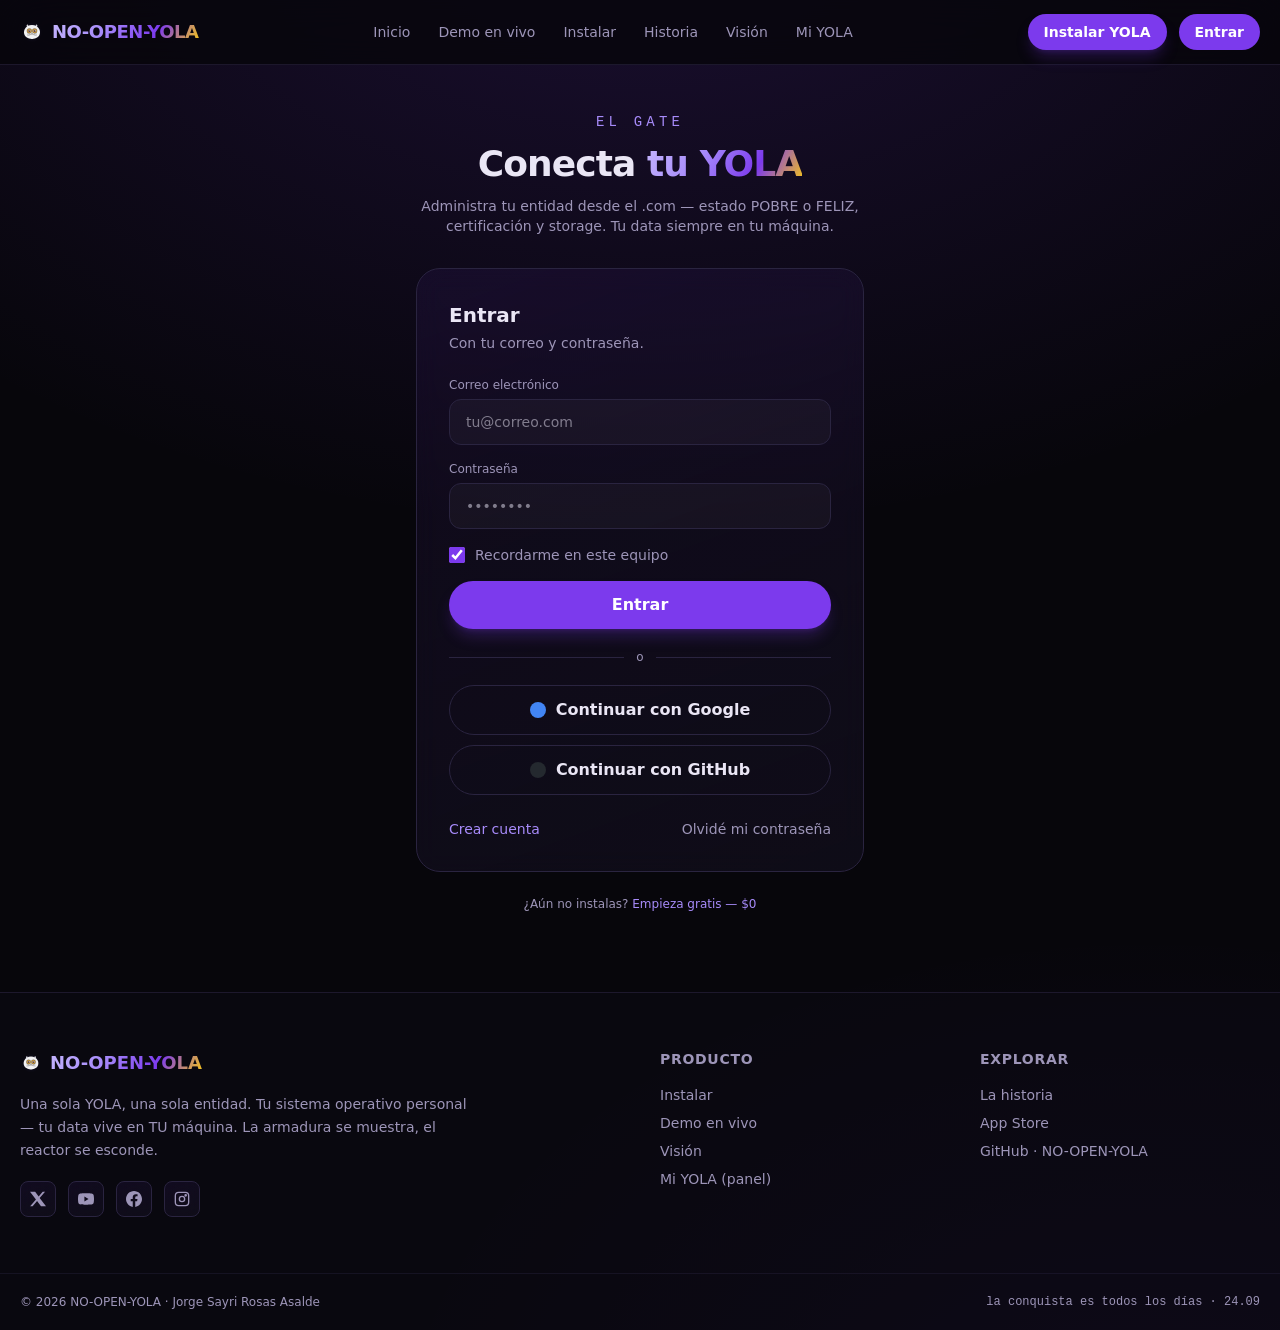
==== commit 700fd2cd: "deploy: 2026-08-17T18:54Z — desde NO-OPEN-YOLA/yola-web" ====
--- a/auth/index.html
+++ b/auth/index.html
@@ -9,4 +9,4 @@
     "description": "Un sistema operativo personal, local-first: tu data vive en TU máquina. Gratis con publicidad, o certificada sin anuncios por $5/mes.",
     "founder": "Jorge Sayri Rosas Asalde"
   }
-  </script><link rel="stylesheet" href="/_astro/Footer.BGnipHx1.css"></head><body class="bg-void min-h-screen"><header class="fixed top-0 inset-x-0 z-50 border-b border-line/60 bg-bg-void/80 backdrop-blur-xl"><nav class="max-w-7xl mx-auto px-5 h-16 flex items-center justify-between"><a href="/" class="flex items-center gap-2 group"><img src="/favicon.svg" alt="YOLA" width="24" height="24" class="group-hover:rotate-12 transition-transform"><span class="font-display font-bold tracking-tight text-lg"><span class="text-gradient">NO-OPEN-YOLA</span></span></a><div class="hidden md:flex items-center gap-1"><a href="/" class="px-3 py-2 rounded-lg text-sm font-medium transition-colors text-text-dim hover:text-text-main hover:bg-white/5">Inicio</a><a href="/hola-yola" class="px-3 py-2 rounded-lg text-sm font-medium transition-colors text-text-dim hover:text-text-main hover:bg-white/5">Demo en vivo</a><a href="/instalar" class="px-3 py-2 rounded-lg text-sm font-medium transition-colors text-text-dim hover:text-text-main hover:bg-white/5">Instalar</a><a href="/historia" class="px-3 py-2 rounded-lg text-sm font-medium transition-colors text-text-dim hover:text-text-main hover:bg-white/5">Historia</a><a href="/vision" class="px-3 py-2 rounded-lg text-sm font-medium transition-colors text-text-dim hover:text-text-main hover:bg-white/5">Visión</a><a href="/auth" class="px-3 py-2 rounded-lg text-sm font-medium transition-colors text-text-dim hover:text-text-main hover:bg-white/5">Mi YOLA</a></div><div class="flex items-center gap-3"><a href="/instalar" class="hidden sm:inline-flex items-center gap-2 rounded-full bg-violet-yola px-4 py-2 text-sm font-semibold text-white shadow-lg shadow-violet-yola/25 hover:bg-violet-glow transition-colors">Instalar YOLA</a><!-- Área de usuario viva: cambia según sesión (desktop) --><div id="user-area-desktop" class="hidden md:flex items-center gap-2"></div><button id="menu-toggle" class="md:hidden inline-flex items-center justify-center w-10 h-10 rounded-lg border border-line text-text-dim" aria-label="Menú"><svg xmlns="http://www.w3.org/2000/svg" width="20" height="20" viewBox="0 0 24 24" fill="none" stroke="currentColor" stroke-width="2"><path d="M4 6h16M4 12h16M4 18h16"></path></svg></button></div></nav><div id="mobile-menu" class="md:hidden hidden border-t border-line/60 bg-bg-deep/95 backdrop-blur-xl"><div class="px-5 py-3 flex flex-col gap-1"><a href="/" class="px-3 py-2.5 rounded-lg text-sm font-medium text-text-dim hover:text-text-main hover:bg-white/5">Inicio</a><a href="/hola-yola" class="px-3 py-2.5 rounded-lg text-sm font-medium text-text-dim hover:text-text-main hover:bg-white/5">Demo en vivo</a><a href="/instalar" class="px-3 py-2.5 rounded-lg text-sm font-medium text-text-dim hover:text-text-main hover:bg-white/5">Instalar</a><a href="/historia" class="px-3 py-2.5 rounded-lg text-sm font-medium text-text-dim hover:text-text-main hover:bg-white/5">Historia</a><a href="/vision" class="px-3 py-2.5 rounded-lg text-sm font-medium text-text-dim hover:text-text-main hover:bg-white/5">Visión</a><a href="/auth" class="px-3 py-2.5 rounded-lg text-sm font-medium text-text-dim hover:text-text-main hover:bg-white/5">Mi YOLA</a><!-- Área de usuario viva (móvil) --><div id="user-area-mobile" class="flex flex-col gap-1 pt-2 mt-2 border-t border-line/60"></div></div></div></header><script type="module" src="/_astro/Nav.astro_astro_type_script_index_0_lang.C5NNdsh1.js"></script><main class="min-h-[80vh] flex items-center justify-center px-5 pt-28 pb-20"><div class="w-full max-w-md"><div class="text-center mb-8"><div class="font-mono text-sm text-violet-glow uppercase tracking-[0.3em] mb-3">El gate</div><h1 class="font-display font-bold text-3xl sm:text-4xl tracking-tight">Conecta <span class="text-gradient">tu YOLA</span></h1><p class="mt-3 text-text-dim text-sm">Administra tu entidad desde el .com — estado POBRE o FELIZ, certificación y storage. Tu data siempre en tu máquina.</p></div><div class="glass rounded-3xl p-8"><!-- Login --><div id="cardLogin"><h2 class="font-display font-bold text-xl mb-1">Entrar</h2><p class="text-text-dim text-sm mb-6">Con tu correo y contraseña.</p><form id="formLogin" class="flex flex-col gap-4"><div><label for="email" class="block text-xs text-text-dim mb-1.5 font-medium">Correo electrónico</label><input id="email" type="email" placeholder="tu@correo.com" required class="w-full rounded-xl border border-line bg-white/3 px-4 py-3 text-sm text-text-main outline-none focus:border-violet-yola transition-colors"></div><div><label for="password" class="block text-xs text-text-dim mb-1.5 font-medium">Contraseña</label><input id="password" type="password" placeholder="••••••••" required class="w-full rounded-xl border border-line bg-white/3 px-4 py-3 text-sm text-text-main outline-none focus:border-violet-yola transition-colors"></div><label class="flex items-center gap-2.5 text-sm text-text-dim cursor-pointer select-none"><input id="remember" type="checkbox" checked class="w-4 h-4 rounded border-line bg-white/5 accent-violet-yola">Recordarme en este equipo</label><p id="msgLogin" class="hidden text-sm rounded-lg px-3 py-2"></p><button id="btnLogin" type="submit" class="w-full rounded-full bg-violet-yola px-6 py-3 font-semibold text-white shadow-lg shadow-violet-yola/25 hover:bg-violet-glow transition-colors">Entrar</button></form><div class="flex items-center gap-3 my-5"><div class="flex-1 h-px bg-line"></div><span class="text-xs text-text-dim">o</span><div class="flex-1 h-px bg-line"></div></div><!-- Botones OAuth dinámicos: solo los providers habilitados --><div id="oauthButtons" class="flex flex-col gap-2.5"></div><div class="mt-6 flex items-center justify-between text-sm"><button id="linkSignup" class="text-violet-glow hover:underline">Crear cuenta</button><button id="linkReset" class="text-text-dim hover:text-text-main transition-colors">Olvidé mi contraseña</button></div></div><!-- Signup --><div id="cardSignup" class="hidden"><h2 class="font-display font-bold text-xl mb-1">Crear cuenta</h2><p class="text-text-dim text-sm mb-6">Tu YOLA, tu correo, tu control.</p><form id="formSignup" class="flex flex-col gap-4"><div><label for="suEmail" class="block text-xs text-text-dim mb-1.5 font-medium">Correo electrónico</label><input id="suEmail" type="email" placeholder="tu@correo.com" required class="w-full rounded-xl border border-line bg-white/3 px-4 py-3 text-sm text-text-main outline-none focus:border-violet-yola transition-colors"></div><div><label for="suPassword" class="block text-xs text-text-dim mb-1.5 font-medium">Contraseña</label><input id="suPassword" type="password" placeholder="Mínimo 8 caracteres" required class="w-full rounded-xl border border-line bg-white/3 px-4 py-3 text-sm text-text-main outline-none focus:border-violet-yola transition-colors"></div><div><label for="suConfirm" class="block text-xs text-text-dim mb-1.5 font-medium">Repetir contraseña</label><input id="suConfirm" type="password" placeholder="Igual que arriba" required class="w-full rounded-xl border border-line bg-white/3 px-4 py-3 text-sm text-text-main outline-none focus:border-violet-yola transition-colors"></div><p id="msgSignup" class="hidden text-sm rounded-lg px-3 py-2"></p><button id="btnSignup" type="submit" class="w-full rounded-full bg-violet-yola px-6 py-3 font-semibold text-white shadow-lg shadow-violet-yola/25 hover:bg-violet-glow transition-colors">Crear cuenta</button></form><div class="mt-5 text-sm"><button id="btnBackVerify" class="text-text-dim hover:text-text-main transition-colors">← Volver</button></div></div><!-- Verificar correo --><div id="cardVerify" class="hidden"><h2 class="font-display font-bold text-xl mb-1">Revisa tu correo</h2><p class="text-text-dim text-sm mb-6">Te enviamos un enlace de confirmación. Ábrelo y vuelve para entrar.</p><button id="btnBackVerify2" onclick="window.location.href='/auth'" class="w-full rounded-full border border-line px-6 py-3 font-semibold text-text-main hover:border-violet-glow/60 transition-colors">Ya lo confirmé — entrar</button></div><!-- Reset --><div id="cardReset" class="hidden"><h2 class="font-display font-bold text-xl mb-1">Recuperar acceso</h2><p class="text-text-dim text-sm mb-6">Te enviamos un enlace para cambiar tu contraseña.</p><form id="formReset" class="flex flex-col gap-4"><div><label for="reEmail" class="block text-xs text-text-dim mb-1.5 font-medium">Correo electrónico</label><input id="reEmail" type="email" placeholder="tu@correo.com" required class="w-full rounded-xl border border-line bg-white/3 px-4 py-3 text-sm text-text-main outline-none focus:border-violet-yola transition-colors"></div><p id="msgReset" class="hidden text-sm rounded-lg px-3 py-2"></p><button id="btnReset" type="submit" class="w-full rounded-full bg-violet-yola px-6 py-3 font-semibold text-white shadow-lg shadow-violet-yola/25 hover:bg-violet-glow transition-colors">Enviar enlace</button></form><div class="mt-5 text-sm"><button id="linkBackReset" class="text-text-dim hover:text-text-main transition-colors">← Volver a entrar</button></div></div><!-- Nueva contraseña (flujo de recovery: el enlace trae el token) --><div id="cardNewPassword" class="hidden"><h2 class="font-display font-bold text-xl mb-1">Nueva contraseña</h2><p class="text-text-dim text-sm mb-6">Tu enlace de recuperación es válido. Elige una nueva.</p><form id="formNewPassword" class="flex flex-col gap-4"><div><label for="npPassword" class="block text-xs text-text-dim mb-1.5 font-medium">Nueva contraseña</label><input id="npPassword" type="password" placeholder="Mínimo 8 caracteres" required class="w-full rounded-xl border border-line bg-white/3 px-4 py-3 text-sm text-text-main outline-none focus:border-violet-yola transition-colors"></div><div><label for="npConfirm" class="block text-xs text-text-dim mb-1.5 font-medium">Repetir contraseña</label><input id="npConfirm" type="password" placeholder="Igual que arriba" required class="w-full rounded-xl border border-line bg-white/3 px-4 py-3 text-sm text-text-main outline-none focus:border-violet-yola transition-colors"></div><p id="msgNewPassword" class="hidden text-sm rounded-lg px-3 py-2"></p><button id="btnNewPassword" type="submit" class="w-full rounded-full bg-violet-yola px-6 py-3 font-semibold text-white shadow-lg shadow-violet-yola/25 hover:bg-violet-glow transition-colors">Guardar nueva contraseña</button></form></div></div><p class="mt-6 text-center text-xs text-text-dim">¿Aún no instalas? <a href="/instalar" class="text-violet-glow hover:underline">Empieza gratis — $0</a></p></div></main><footer class="border-t border-line/60 bg-bg-deep/50"><div class="max-w-7xl mx-auto px-5 py-14 grid gap-10 md:grid-cols-4"><div class="md:col-span-2"><div class="flex items-center gap-2 mb-4"><img src="/favicon.svg" alt="YOLA" width="22" height="22"><span class="font-display font-bold text-lg"><span class="text-gradient">NO-OPEN-YOLA</span></span></div><p class="text-text-dim text-sm leading-relaxed max-w-md">Una sola YOLA, una sola entidad. Tu sistema operativo personal — tu data vive en TU máquina. La armadura se muestra, el reactor se esconde.</p><div class="flex gap-3 mt-5"><a href="https://x.com/DevSayri" target="_blank" rel="noopener" class="w-9 h-9 rounded-lg glass glass-hover flex items-center justify-center text-text-dim hover:text-text-main" aria-label="X"><svg xmlns="http://www.w3.org/2000/svg" width="16" height="16" viewBox="0 0 24 24" fill="currentColor"><path d="M18.9 1.2h3.7l-8.1 9.3L24 22.8h-7.5l-5.9-7.7-6.7 7.7H.2l8.7-9.9L0 1.2h7.7l5.3 7 6-7z"></path></svg></a><a href="https://www.youtube.com/@sayridev_miaw" target="_blank" rel="noopener" class="w-9 h-9 rounded-lg glass glass-hover flex items-center justify-center text-text-dim hover:text-text-main" aria-label="YouTube"><svg xmlns="http://www.w3.org/2000/svg" width="16" height="16" viewBox="0 0 24 24" fill="currentColor"><path d="M23.5 6.2a3 3 0 0 0-2.1-2.1C19.5 3.5 12 3.5 12 3.5s-7.5 0-9.4.6A3 3 0 0 0 .5 6.2 31.3 31.3 0 0 0 0 12a31.3 31.3 0 0 0 .5 5.8 3 3 0 0 0 2.1 2.1c1.9.6 9.4.6 9.4.6s7.5 0 9.4-.6a3 3 0 0 0 2.1-2.1A31.3 31.3 0 0 0 24 12a31.3 31.3 0 0 0-.5-5.8zM9.6 15.6V8.4L15.8 12l-6.2 3.6z"></path></svg></a><a href="https://www.facebook.com/sayridev/" target="_blank" rel="noopener" class="w-9 h-9 rounded-lg glass glass-hover flex items-center justify-center text-text-dim hover:text-text-main" aria-label="Facebook"><svg xmlns="http://www.w3.org/2000/svg" width="16" height="16" viewBox="0 0 24 24" fill="currentColor"><path d="M24 12.073c0-6.627-5.373-12-12-12s-12 5.373-12 12c0 5.99 4.388 10.954 10.125 11.854v-8.385H7.078v-3.47h3.047V9.43c0-3.007 1.792-4.669 4.533-4.669 1.312 0 2.686.235 2.686.235v2.953H15.83c-1.491 0-1.956.925-1.956 1.874v2.25h3.328l-.532 3.47h-2.796v8.385C19.612 23.027 24 18.062 24 12.073z"></path></svg></a><a href="https://www.instagram.com/sayrirosasasalde/" target="_blank" rel="noopener" class="w-9 h-9 rounded-lg glass glass-hover flex items-center justify-center text-text-dim hover:text-text-main" aria-label="Instagram"><svg xmlns="http://www.w3.org/2000/svg" width="16" height="16" viewBox="0 0 24 24" fill="none" stroke="currentColor" stroke-width="2"><rect x="2" y="2" width="20" height="20" rx="5"></rect><circle cx="12" cy="12" r="4"></circle><circle cx="17.5" cy="6.5" r="1" fill="currentColor"></circle></svg></a></div></div><div><h4 class="font-display font-semibold text-sm uppercase tracking-wider text-text-dim mb-4">Producto</h4><div class="flex flex-col gap-2 text-sm"><a href="/instalar" class="text-text-dim hover:text-violet-glow transition-colors">Instalar</a><a href="/hola-yola" class="text-text-dim hover:text-violet-glow transition-colors">Demo en vivo</a><a href="/vision" class="text-text-dim hover:text-violet-glow transition-colors">Visión</a><a href="/auth" class="text-text-dim hover:text-violet-glow transition-colors">Mi YOLA (panel)</a></div></div><div><h4 class="font-display font-semibold text-sm uppercase tracking-wider text-text-dim mb-4">Explorar</h4><div class="flex flex-col gap-2 text-sm"><a href="/historia" class="text-text-dim hover:text-violet-glow transition-colors">La historia</a><a href="/instalar#appstore" class="text-text-dim hover:text-violet-glow transition-colors">App Store</a><a href="https://github.com/NO-OPEN-YOLA" target="_blank" rel="noopener" class="text-text-dim hover:text-violet-glow transition-colors">GitHub · NO-OPEN-YOLA</a></div></div></div><div class="border-t border-line/40"><div class="max-w-7xl mx-auto px-5 py-5 flex flex-col sm:flex-row items-center justify-between gap-2 text-xs text-text-dim"><span>© 2026 NO-OPEN-YOLA · Jorge Sayri Rosas Asalde</span><span class="font-mono">la conquista es todos los días · 24.09</span></div></div></footer><script type="module" src="/_astro/auth.astro_astro_type_script_index_0_lang.BEmE0VDD.js"></script></body></html>+  </script><link rel="stylesheet" href="/_astro/Footer.B9H4iQcC.css"></head><body class="bg-void min-h-screen"><header class="fixed top-0 inset-x-0 z-50 border-b border-line/60 bg-bg-void/80 backdrop-blur-xl"><nav class="max-w-7xl mx-auto px-5 h-16 flex items-center justify-between"><a href="/" class="flex items-center gap-2 group"><img src="/favicon.svg" alt="YOLA" width="24" height="24" class="group-hover:rotate-12 transition-transform"><span class="font-display font-bold tracking-tight text-lg"><span class="text-gradient">NO-OPEN-YOLA</span></span></a><div class="hidden md:flex items-center gap-1"><a href="/" class="px-3 py-2 rounded-lg text-sm font-medium transition-colors text-text-dim hover:text-text-main hover:bg-white/5">Inicio</a><a href="/hola-yola" class="px-3 py-2 rounded-lg text-sm font-medium transition-colors text-text-dim hover:text-text-main hover:bg-white/5">Demo en vivo</a><a href="/instalar" class="px-3 py-2 rounded-lg text-sm font-medium transition-colors text-text-dim hover:text-text-main hover:bg-white/5">Instalar</a><a href="/historia" class="px-3 py-2 rounded-lg text-sm font-medium transition-colors text-text-dim hover:text-text-main hover:bg-white/5">Historia</a><a href="/vision" class="px-3 py-2 rounded-lg text-sm font-medium transition-colors text-text-dim hover:text-text-main hover:bg-white/5">Visión</a><a href="/auth" class="px-3 py-2 rounded-lg text-sm font-medium transition-colors text-text-dim hover:text-text-main hover:bg-white/5">Mi YOLA</a></div><div class="flex items-center gap-3"><a href="/instalar" class="hidden sm:inline-flex items-center gap-2 rounded-full bg-violet-yola px-4 py-2 text-sm font-semibold text-white shadow-lg shadow-violet-yola/25 hover:bg-violet-glow transition-colors">Instalar YOLA</a><!-- Área de usuario viva: cambia según sesión (desktop) --><div id="user-area-desktop" class="hidden md:flex items-center gap-2"></div><button id="menu-toggle" class="md:hidden inline-flex items-center justify-center w-10 h-10 rounded-lg border border-line text-text-dim" aria-label="Menú"><svg xmlns="http://www.w3.org/2000/svg" width="20" height="20" viewBox="0 0 24 24" fill="none" stroke="currentColor" stroke-width="2"><path d="M4 6h16M4 12h16M4 18h16"></path></svg></button></div></nav><div id="mobile-menu" class="md:hidden hidden border-t border-line/60 bg-bg-deep/95 backdrop-blur-xl"><div class="px-5 py-3 flex flex-col gap-1"><a href="/" class="px-3 py-2.5 rounded-lg text-sm font-medium text-text-dim hover:text-text-main hover:bg-white/5">Inicio</a><a href="/hola-yola" class="px-3 py-2.5 rounded-lg text-sm font-medium text-text-dim hover:text-text-main hover:bg-white/5">Demo en vivo</a><a href="/instalar" class="px-3 py-2.5 rounded-lg text-sm font-medium text-text-dim hover:text-text-main hover:bg-white/5">Instalar</a><a href="/historia" class="px-3 py-2.5 rounded-lg text-sm font-medium text-text-dim hover:text-text-main hover:bg-white/5">Historia</a><a href="/vision" class="px-3 py-2.5 rounded-lg text-sm font-medium text-text-dim hover:text-text-main hover:bg-white/5">Visión</a><a href="/auth" class="px-3 py-2.5 rounded-lg text-sm font-medium text-text-dim hover:text-text-main hover:bg-white/5">Mi YOLA</a><!-- Área de usuario viva (móvil) --><div id="user-area-mobile" class="flex flex-col gap-1 pt-2 mt-2 border-t border-line/60"></div></div></div></header><script type="module" src="/_astro/Nav.astro_astro_type_script_index_0_lang.C5NNdsh1.js"></script><main class="min-h-[80vh] flex items-center justify-center px-5 pt-28 pb-20"><div class="w-full max-w-md"><div class="text-center mb-8"><div class="font-mono text-sm text-violet-glow uppercase tracking-[0.3em] mb-3">El gate</div><h1 class="font-display font-bold text-3xl sm:text-4xl tracking-tight">Conecta <span class="text-gradient">tu YOLA</span></h1><p class="mt-3 text-text-dim text-sm">Administra tu entidad desde el .com — estado POBRE o FELIZ, certificación y storage. Tu data siempre en tu máquina.</p></div><div class="glass rounded-3xl p-8"><!-- Login --><div id="cardLogin"><h2 class="font-display font-bold text-xl mb-1">Entrar</h2><p class="text-text-dim text-sm mb-6">Con tu correo y contraseña.</p><form id="formLogin" class="flex flex-col gap-4"><div><label for="email" class="block text-xs text-text-dim mb-1.5 font-medium">Correo electrónico</label><input id="email" type="email" placeholder="tu@correo.com" required class="w-full rounded-xl border border-line bg-white/3 px-4 py-3 text-sm text-text-main outline-none focus:border-violet-yola transition-colors"></div><div><label for="password" class="block text-xs text-text-dim mb-1.5 font-medium">Contraseña</label><input id="password" type="password" placeholder="••••••••" required class="w-full rounded-xl border border-line bg-white/3 px-4 py-3 text-sm text-text-main outline-none focus:border-violet-yola transition-colors"></div><label class="flex items-center gap-2.5 text-sm text-text-dim cursor-pointer select-none"><input id="remember" type="checkbox" checked class="w-4 h-4 rounded border-line bg-white/5 accent-violet-yola">Recordarme en este equipo</label><p id="msgLogin" class="hidden text-sm rounded-lg px-3 py-2"></p><button id="btnLogin" type="submit" class="w-full rounded-full bg-violet-yola px-6 py-3 font-semibold text-white shadow-lg shadow-violet-yola/25 hover:bg-violet-glow transition-colors">Entrar</button></form><div class="flex items-center gap-3 my-5"><div class="flex-1 h-px bg-line"></div><span class="text-xs text-text-dim">o</span><div class="flex-1 h-px bg-line"></div></div><!-- Botones OAuth dinámicos: solo los providers habilitados --><div id="oauthButtons" class="flex flex-col gap-2.5"></div><div class="mt-6 flex items-center justify-between text-sm"><button id="linkSignup" class="text-violet-glow hover:underline">Crear cuenta</button><button id="linkReset" class="text-text-dim hover:text-text-main transition-colors">Olvidé mi contraseña</button></div></div><!-- Signup --><div id="cardSignup" class="hidden"><h2 class="font-display font-bold text-xl mb-1">Crear cuenta</h2><p class="text-text-dim text-sm mb-6">Tu YOLA, tu correo, tu control.</p><form id="formSignup" class="flex flex-col gap-4"><div><label for="suEmail" class="block text-xs text-text-dim mb-1.5 font-medium">Correo electrónico</label><input id="suEmail" type="email" placeholder="tu@correo.com" required class="w-full rounded-xl border border-line bg-white/3 px-4 py-3 text-sm text-text-main outline-none focus:border-violet-yola transition-colors"></div><div><label for="suPassword" class="block text-xs text-text-dim mb-1.5 font-medium">Contraseña</label><input id="suPassword" type="password" placeholder="Mínimo 8 caracteres" required class="w-full rounded-xl border border-line bg-white/3 px-4 py-3 text-sm text-text-main outline-none focus:border-violet-yola transition-colors"></div><div><label for="suConfirm" class="block text-xs text-text-dim mb-1.5 font-medium">Repetir contraseña</label><input id="suConfirm" type="password" placeholder="Igual que arriba" required class="w-full rounded-xl border border-line bg-white/3 px-4 py-3 text-sm text-text-main outline-none focus:border-violet-yola transition-colors"></div><p id="msgSignup" class="hidden text-sm rounded-lg px-3 py-2"></p><button id="btnSignup" type="submit" class="w-full rounded-full bg-violet-yola px-6 py-3 font-semibold text-white shadow-lg shadow-violet-yola/25 hover:bg-violet-glow transition-colors">Crear cuenta</button></form><div class="mt-5 text-sm"><button id="btnBackVerify" class="text-text-dim hover:text-text-main transition-colors">← Volver</button></div></div><!-- Verificar correo --><div id="cardVerify" class="hidden"><h2 class="font-display font-bold text-xl mb-1">Revisa tu correo</h2><p class="text-text-dim text-sm mb-6">Te enviamos un enlace de confirmación. Ábrelo y vuelve para entrar.</p><button id="btnBackVerify2" onclick="window.location.href='/auth'" class="w-full rounded-full border border-line px-6 py-3 font-semibold text-text-main hover:border-violet-glow/60 transition-colors">Ya lo confirmé — entrar</button></div><!-- Reset --><div id="cardReset" class="hidden"><h2 class="font-display font-bold text-xl mb-1">Recuperar acceso</h2><p class="text-text-dim text-sm mb-6">Te enviamos un enlace para cambiar tu contraseña.</p><form id="formReset" class="flex flex-col gap-4"><div><label for="reEmail" class="block text-xs text-text-dim mb-1.5 font-medium">Correo electrónico</label><input id="reEmail" type="email" placeholder="tu@correo.com" required class="w-full rounded-xl border border-line bg-white/3 px-4 py-3 text-sm text-text-main outline-none focus:border-violet-yola transition-colors"></div><p id="msgReset" class="hidden text-sm rounded-lg px-3 py-2"></p><button id="btnReset" type="submit" class="w-full rounded-full bg-violet-yola px-6 py-3 font-semibold text-white shadow-lg shadow-violet-yola/25 hover:bg-violet-glow transition-colors">Enviar enlace</button></form><div class="mt-5 text-sm"><button id="linkBackReset" class="text-text-dim hover:text-text-main transition-colors">← Volver a entrar</button></div></div><!-- Nueva contraseña (flujo de recovery: el enlace trae el token) --><div id="cardNewPassword" class="hidden"><h2 class="font-display font-bold text-xl mb-1">Nueva contraseña</h2><p class="text-text-dim text-sm mb-6">Tu enlace de recuperación es válido. Elige una nueva.</p><form id="formNewPassword" class="flex flex-col gap-4"><div><label for="npPassword" class="block text-xs text-text-dim mb-1.5 font-medium">Nueva contraseña</label><input id="npPassword" type="password" placeholder="Mínimo 8 caracteres" required class="w-full rounded-xl border border-line bg-white/3 px-4 py-3 text-sm text-text-main outline-none focus:border-violet-yola transition-colors"></div><div><label for="npConfirm" class="block text-xs text-text-dim mb-1.5 font-medium">Repetir contraseña</label><input id="npConfirm" type="password" placeholder="Igual que arriba" required class="w-full rounded-xl border border-line bg-white/3 px-4 py-3 text-sm text-text-main outline-none focus:border-violet-yola transition-colors"></div><p id="msgNewPassword" class="hidden text-sm rounded-lg px-3 py-2"></p><button id="btnNewPassword" type="submit" class="w-full rounded-full bg-violet-yola px-6 py-3 font-semibold text-white shadow-lg shadow-violet-yola/25 hover:bg-violet-glow transition-colors">Guardar nueva contraseña</button></form></div></div><p class="mt-6 text-center text-xs text-text-dim">¿Aún no instalas? <a href="/instalar" class="text-violet-glow hover:underline">Empieza gratis — $0</a></p></div></main><footer class="border-t border-line/60 bg-bg-deep/50"><div class="max-w-7xl mx-auto px-5 py-14 grid gap-10 md:grid-cols-4"><div class="md:col-span-2"><div class="flex items-center gap-2 mb-4"><img src="/favicon.svg" alt="YOLA" width="22" height="22"><span class="font-display font-bold text-lg"><span class="text-gradient">NO-OPEN-YOLA</span></span></div><p class="text-text-dim text-sm leading-relaxed max-w-md">Una sola YOLA, una sola entidad. Tu sistema operativo personal — tu data vive en TU máquina. La armadura se muestra, el reactor se esconde.</p><div class="flex gap-3 mt-5"><a href="https://x.com/DevSayri" target="_blank" rel="noopener" class="w-9 h-9 rounded-lg glass glass-hover flex items-center justify-center text-text-dim hover:text-text-main" aria-label="X"><svg xmlns="http://www.w3.org/2000/svg" width="16" height="16" viewBox="0 0 24 24" fill="currentColor"><path d="M18.9 1.2h3.7l-8.1 9.3L24 22.8h-7.5l-5.9-7.7-6.7 7.7H.2l8.7-9.9L0 1.2h7.7l5.3 7 6-7z"></path></svg></a><a href="https://www.youtube.com/@sayridev_miaw" target="_blank" rel="noopener" class="w-9 h-9 rounded-lg glass glass-hover flex items-center justify-center text-text-dim hover:text-text-main" aria-label="YouTube"><svg xmlns="http://www.w3.org/2000/svg" width="16" height="16" viewBox="0 0 24 24" fill="currentColor"><path d="M23.5 6.2a3 3 0 0 0-2.1-2.1C19.5 3.5 12 3.5 12 3.5s-7.5 0-9.4.6A3 3 0 0 0 .5 6.2 31.3 31.3 0 0 0 0 12a31.3 31.3 0 0 0 .5 5.8 3 3 0 0 0 2.1 2.1c1.9.6 9.4.6 9.4.6s7.5 0 9.4-.6a3 3 0 0 0 2.1-2.1A31.3 31.3 0 0 0 24 12a31.3 31.3 0 0 0-.5-5.8zM9.6 15.6V8.4L15.8 12l-6.2 3.6z"></path></svg></a><a href="https://www.facebook.com/sayridev/" target="_blank" rel="noopener" class="w-9 h-9 rounded-lg glass glass-hover flex items-center justify-center text-text-dim hover:text-text-main" aria-label="Facebook"><svg xmlns="http://www.w3.org/2000/svg" width="16" height="16" viewBox="0 0 24 24" fill="currentColor"><path d="M24 12.073c0-6.627-5.373-12-12-12s-12 5.373-12 12c0 5.99 4.388 10.954 10.125 11.854v-8.385H7.078v-3.47h3.047V9.43c0-3.007 1.792-4.669 4.533-4.669 1.312 0 2.686.235 2.686.235v2.953H15.83c-1.491 0-1.956.925-1.956 1.874v2.25h3.328l-.532 3.47h-2.796v8.385C19.612 23.027 24 18.062 24 12.073z"></path></svg></a><a href="https://www.instagram.com/sayrirosasasalde/" target="_blank" rel="noopener" class="w-9 h-9 rounded-lg glass glass-hover flex items-center justify-center text-text-dim hover:text-text-main" aria-label="Instagram"><svg xmlns="http://www.w3.org/2000/svg" width="16" height="16" viewBox="0 0 24 24" fill="none" stroke="currentColor" stroke-width="2"><rect x="2" y="2" width="20" height="20" rx="5"></rect><circle cx="12" cy="12" r="4"></circle><circle cx="17.5" cy="6.5" r="1" fill="currentColor"></circle></svg></a></div></div><div><h4 class="font-display font-semibold text-sm uppercase tracking-wider text-text-dim mb-4">Producto</h4><div class="flex flex-col gap-2 text-sm"><a href="/instalar" class="text-text-dim hover:text-violet-glow transition-colors">Instalar</a><a href="/hola-yola" class="text-text-dim hover:text-violet-glow transition-colors">Demo en vivo</a><a href="/vision" class="text-text-dim hover:text-violet-glow transition-colors">Visión</a><a href="/auth" class="text-text-dim hover:text-violet-glow transition-colors">Mi YOLA (panel)</a></div></div><div><h4 class="font-display font-semibold text-sm uppercase tracking-wider text-text-dim mb-4">Explorar</h4><div class="flex flex-col gap-2 text-sm"><a href="/historia" class="text-text-dim hover:text-violet-glow transition-colors">La historia</a><a href="/instalar#appstore" class="text-text-dim hover:text-violet-glow transition-colors">App Store</a><a href="https://github.com/NO-OPEN-YOLA" target="_blank" rel="noopener" class="text-text-dim hover:text-violet-glow transition-colors">GitHub · NO-OPEN-YOLA</a></div></div></div><div class="border-t border-line/40"><div class="max-w-7xl mx-auto px-5 py-5 flex flex-col sm:flex-row items-center justify-between gap-2 text-xs text-text-dim"><span>© 2026 NO-OPEN-YOLA · Jorge Sayri Rosas Asalde</span><span class="font-mono">la conquista es todos los días · 24.09</span></div></div></footer><script type="module" src="/_astro/auth.astro_astro_type_script_index_0_lang.BEmE0VDD.js"></script></body></html>
--- a/_astro/Footer.B9H4iQcC.css
+++ b/_astro/Footer.B9H4iQcC.css
@@ -0,0 +1,2 @@
+/*! tailwindcss v4.3.3 | MIT License | https://tailwindcss.com */
+@layer properties{@supports (((-webkit-hyphens:none)) and (not (margin-trim:inline))) or ((-moz-orient:inline) and (not (color:rgb(from red r g b)))){*,:before,:after,::backdrop{--tw-translate-x:0;--tw-translate-y:0;--tw-translate-z:0;--tw-rotate-x:initial;--tw-rotate-y:initial;--tw-rotate-z:initial;--tw-skew-x:initial;--tw-skew-y:initial;--tw-space-y-reverse:0;--tw-border-style:solid;--tw-gradient-position:initial;--tw-gradient-from:#0000;--tw-gradient-via:#0000;--tw-gradient-to:#0000;--tw-gradient-stops:initial;--tw-gradient-via-stops:initial;--tw-gradient-from-position:0%;--tw-gradient-via-position:50%;--tw-gradient-to-position:100%;--tw-leading:initial;--tw-font-weight:initial;--tw-tracking:initial;--tw-shadow:0 0 #0000;--tw-shadow-color:initial;--tw-shadow-alpha:100%;--tw-inset-shadow:0 0 #0000;--tw-inset-shadow-color:initial;--tw-inset-shadow-alpha:100%;--tw-ring-color:initial;--tw-ring-shadow:0 0 #0000;--tw-inset-ring-color:initial;--tw-inset-ring-shadow:0 0 #0000;--tw-ring-inset:initial;--tw-ring-offset-width:0px;--tw-ring-offset-color:#fff;--tw-ring-offset-shadow:0 0 #0000;--tw-outline-style:solid;--tw-blur:initial;--tw-brightness:initial;--tw-contrast:initial;--tw-grayscale:initial;--tw-hue-rotate:initial;--tw-invert:initial;--tw-opacity:initial;--tw-saturate:initial;--tw-sepia:initial;--tw-drop-shadow:initial;--tw-drop-shadow-color:initial;--tw-drop-shadow-alpha:100%;--tw-drop-shadow-size:initial;--tw-backdrop-blur:initial;--tw-backdrop-brightness:initial;--tw-backdrop-contrast:initial;--tw-backdrop-grayscale:initial;--tw-backdrop-hue-rotate:initial;--tw-backdrop-invert:initial;--tw-backdrop-opacity:initial;--tw-backdrop-saturate:initial;--tw-backdrop-sepia:initial;--tw-ease:initial}}}@layer theme{:root,:host{--font-sans:-apple-system, BlinkMacSystemFont, "Segoe UI", Roboto, "Helvetica Neue", "Noto Sans", Arial, sans-serif, "Apple Color Emoji", "Segoe UI Emoji", "Segoe UI Symbol", "Noto Color Emoji";--font-mono:"JetBrains Mono", "Cascadia Code", monospace;--color-red-400:oklch(70.4% .191 22.216);--color-red-500:oklch(63.7% .237 25.331);--color-yellow-500:oklch(79.5% .184 86.047);--color-green-400:oklch(79.2% .209 151.711);--color-green-500:oklch(72.3% .219 149.579);--color-green-600:oklch(62.7% .194 149.214);--color-white:#fff;--spacing:.25rem;--container-md:28rem;--container-xl:36rem;--container-2xl:42rem;--container-3xl:48rem;--container-4xl:56rem;--container-5xl:64rem;--container-6xl:72rem;--container-7xl:80rem;--text-xs:.75rem;--text-xs--line-height:calc(1 / .75);--text-sm:.875rem;--text-sm--line-height:calc(1.25 / .875);--text-base:1rem;--text-base--line-height:calc(1.5 / 1);--text-lg:1.125rem;--text-lg--line-height:calc(1.75 / 1.125);--text-xl:1.25rem;--text-xl--line-height:calc(1.75 / 1.25);--text-2xl:1.5rem;--text-2xl--line-height:calc(2 / 1.5);--text-3xl:1.875rem;--text-3xl--line-height:calc(2.25 / 1.875);--text-4xl:2.25rem;--text-4xl--line-height:calc(2.5 / 2.25);--text-5xl:3rem;--text-5xl--line-height:1;--text-6xl:3.75rem;--text-6xl--line-height:1;--text-7xl:4.5rem;--text-7xl--line-height:1;--font-weight-medium:500;--font-weight-semibold:600;--font-weight-bold:700;--tracking-tight:-.025em;--tracking-wider:.05em;--tracking-widest:.1em;--leading-snug:1.375;--leading-relaxed:1.625;--radius-sm:.25rem;--radius-lg:.5rem;--radius-xl:.75rem;--radius-2xl:1rem;--radius-3xl:1.5rem;--ease-out:cubic-bezier(0, 0, .2, 1);--ease-in-out:cubic-bezier(.4, 0, .2, 1);--animate-spin:spin 1s linear infinite;--animate-pulse:pulse 2s cubic-bezier(.4, 0, .6, 1) infinite;--blur-xl:24px;--blur-3xl:64px;--aspect-video:16 / 9;--default-transition-duration:.15s;--default-transition-timing-function:cubic-bezier(.4, 0, .2, 1);--default-font-family:var(--font-sans);--default-mono-font-family:var(--font-mono);--color-violet-yola:#7c3aed;--color-violet-glow:#a78bfa;--color-bg-void:#07060b;--color-bg-deep:#0d0b14;--color-line:#2a2440;--color-text-main:#eae6f5;--color-text-dim:#9d95b8;--font-display:"Space Grotesk", "Segoe UI", system-ui, sans-serif;--font-body:"Inter", "Segoe UI", system-ui, sans-serif}}@layer base{*,:after,:before,::backdrop{box-sizing:border-box;border:0 solid;margin:0;padding:0}::file-selector-button{box-sizing:border-box;border:0 solid;margin:0;padding:0}html,:host{-webkit-text-size-adjust:100%;tab-size:4;line-height:1.5;font-family:var(--default-font-family,-apple-system, BlinkMacSystemFont, "Segoe UI", Roboto, "Helvetica Neue", "Noto Sans", Arial, sans-serif, "Apple Color Emoji", "Segoe UI Emoji", "Segoe UI Symbol", "Noto Color Emoji");font-feature-settings:var(--default-font-feature-settings,normal);font-variation-settings:var(--default-font-variation-settings,normal);-webkit-tap-highlight-color:transparent}hr{height:0;color:inherit;border-top-width:1px}abbr:where([title]){text-decoration:underline dotted}h1,h2,h3,h4,h5,h6{font-size:inherit;font-weight:inherit}a{color:inherit;-webkit-text-decoration:inherit;-webkit-text-decoration:inherit;-webkit-text-decoration:inherit;text-decoration:inherit}b,strong{font-weight:bolder}code,kbd,samp,pre{font-family:var(--default-mono-font-family,ui-monospace, SFMono-Regular, Menlo, Monaco, Consolas, "Liberation Mono", "Courier New", monospace);font-feature-settings:var(--default-mono-font-feature-settings,normal);font-variation-settings:var(--default-mono-font-variation-settings,normal);font-size:1em}small{font-size:80%}sub,sup{vertical-align:baseline;font-size:75%;line-height:0;position:relative}sub{bottom:-.25em}sup{top:-.5em}table{text-indent:0;border-color:inherit;border-collapse:collapse}:-moz-focusring:where(:not(iframe)){outline:auto}progress{vertical-align:baseline}summary{display:list-item}ol,ul,menu{list-style:none}img,svg,video,canvas,audio,iframe,embed,object{vertical-align:middle;display:block}img,video{max-width:100%;height:auto}button,input,select,optgroup,textarea{font:inherit;font-feature-settings:inherit;font-variation-settings:inherit;letter-spacing:inherit;color:inherit;opacity:1;background-color:#0000;border-radius:0}::file-selector-button{font:inherit;font-feature-settings:inherit;font-variation-settings:inherit;letter-spacing:inherit;color:inherit;opacity:1;background-color:#0000;border-radius:0}:where(select:is([multiple],[size])) optgroup{font-weight:bolder}:where(select:is([multiple],[size])) optgroup option{padding-inline-start:20px}::file-selector-button{margin-inline-end:4px}::placeholder{opacity:1}@supports (not ((-webkit-appearance:-apple-pay-button))) or (contain-intrinsic-size:1px){::placeholder{color:currentColor}@supports (color:color-mix(in lab, red, red)){::placeholder{color:color-mix(in oklab, currentcolor 50%, transparent)}}}textarea{resize:vertical}::-webkit-search-decoration{-webkit-appearance:none}::-webkit-date-and-time-value{min-height:1lh;text-align:inherit}::-webkit-datetime-edit{display:inline-flex}::-webkit-datetime-edit-fields-wrapper{padding:0}::-webkit-datetime-edit{padding-block:0}::-webkit-datetime-edit-year-field{padding-block:0}::-webkit-datetime-edit-month-field{padding-block:0}::-webkit-datetime-edit-day-field{padding-block:0}::-webkit-datetime-edit-hour-field{padding-block:0}::-webkit-datetime-edit-minute-field{padding-block:0}::-webkit-datetime-edit-second-field{padding-block:0}::-webkit-datetime-edit-millisecond-field{padding-block:0}::-webkit-datetime-edit-meridiem-field{padding-block:0}::-webkit-calendar-picker-indicator{line-height:1}:-moz-ui-invalid{box-shadow:none}button,input:where([type=button],[type=reset],[type=submit]){appearance:button}::file-selector-button{appearance:button}::-webkit-inner-spin-button{height:auto}::-webkit-outer-spin-button{height:auto}[hidden]:where(:not([hidden=until-found])){display:none!important}}@layer components;@layer utilities{.visible{visibility:visible}.absolute{position:absolute}.fixed{position:fixed}.relative{position:relative}.-inset-6{inset:calc(var(--spacing) * -6)}.inset-0{inset:0}.inset-x-0{inset-inline:0}.-top-3{top:calc(var(--spacing) * -3)}.-top-40{top:calc(var(--spacing) * -40)}.top-0{top:0}.-left-\[41px\]{left:-41px}.left-1\/2{left:50%}.z-50{z-index:50}.mx-auto{margin-inline:auto}.my-5{margin-block:calc(var(--spacing) * 5)}.mt-0\.5{margin-top:calc(var(--spacing) * .5)}.mt-1{margin-top:var(--spacing)}.mt-2{margin-top:calc(var(--spacing) * 2)}.mt-3{margin-top:calc(var(--spacing) * 3)}.mt-4{margin-top:calc(var(--spacing) * 4)}.mt-5{margin-top:calc(var(--spacing) * 5)}.mt-6{margin-top:calc(var(--spacing) * 6)}.mt-7{margin-top:calc(var(--spacing) * 7)}.mt-8{margin-top:calc(var(--spacing) * 8)}.mt-10{margin-top:calc(var(--spacing) * 10)}.mt-12{margin-top:calc(var(--spacing) * 12)}.mt-16{margin-top:calc(var(--spacing) * 16)}.mt-20{margin-top:calc(var(--spacing) * 20)}.mb-1{margin-bottom:var(--spacing)}.mb-1\.5{margin-bottom:calc(var(--spacing) * 1.5)}.mb-2{margin-bottom:calc(var(--spacing) * 2)}.mb-3{margin-bottom:calc(var(--spacing) * 3)}.mb-4{margin-bottom:calc(var(--spacing) * 4)}.mb-5{margin-bottom:calc(var(--spacing) * 5)}.mb-6{margin-bottom:calc(var(--spacing) * 6)}.mb-8{margin-bottom:calc(var(--spacing) * 8)}.mb-10{margin-bottom:calc(var(--spacing) * 10)}.mb-14{margin-bottom:calc(var(--spacing) * 14)}.mb-16{margin-bottom:calc(var(--spacing) * 16)}.mb-20{margin-bottom:calc(var(--spacing) * 20)}.ml-3{margin-left:calc(var(--spacing) * 3)}.block{display:block}.contents{display:contents}.flex{display:flex}.grid{display:grid}.hidden{display:none}.inline{display:inline}.inline-block{display:inline-block}.inline-flex{display:inline-flex}.table{display:table}.aspect-\[16\/10\]{aspect-ratio:16/10}.aspect-video{aspect-ratio:var(--aspect-video)}.h-2{height:calc(var(--spacing) * 2)}.h-2\.5{height:calc(var(--spacing) * 2.5)}.h-3{height:calc(var(--spacing) * 3)}.h-4{height:calc(var(--spacing) * 4)}.h-6{height:calc(var(--spacing) * 6)}.h-8{height:calc(var(--spacing) * 8)}.h-9{height:calc(var(--spacing) * 9)}.h-10{height:calc(var(--spacing) * 10)}.h-16{height:calc(var(--spacing) * 16)}.h-\[500px\]{height:500px}.h-full{height:100%}.h-px{height:1px}.min-h-\[80vh\]{min-height:80vh}.min-h-\[85vh\]{min-height:85vh}.min-h-\[92vh\]{min-height:92vh}.min-h-screen{min-height:100vh}.w-2{width:calc(var(--spacing) * 2)}.w-3{width:calc(var(--spacing) * 3)}.w-4{width:calc(var(--spacing) * 4)}.w-6{width:calc(var(--spacing) * 6)}.w-8{width:calc(var(--spacing) * 8)}.w-9{width:calc(var(--spacing) * 9)}.w-10{width:calc(var(--spacing) * 10)}.w-16{width:calc(var(--spacing) * 16)}.w-\[900px\]{width:900px}.w-full{width:100%}.max-w-2xl{max-width:var(--container-2xl)}.max-w-3xl{max-width:var(--container-3xl)}.max-w-4xl{max-width:var(--container-4xl)}.max-w-5xl{max-width:var(--container-5xl)}.max-w-6xl{max-width:var(--container-6xl)}.max-w-7xl{max-width:var(--container-7xl)}.max-w-\[10rem\]{max-width:10rem}.max-w-md{max-width:var(--container-md)}.max-w-xl{max-width:var(--container-xl)}.flex-1{flex:1}.flex-shrink{flex-shrink:1}.shrink-0{flex-shrink:0}.border-collapse{border-collapse:collapse}.-translate-x-1\/2{--tw-translate-x:calc(calc(1 / 2 * 100%) * -1);translate:var(--tw-translate-x) var(--tw-translate-y)}.transform{transform:var(--tw-rotate-x,) var(--tw-rotate-y,) var(--tw-rotate-z,) var(--tw-skew-x,) var(--tw-skew-y,)}.transform\!{transform:var(--tw-rotate-x,) var(--tw-rotate-y,) var(--tw-rotate-z,) var(--tw-skew-x,) var(--tw-skew-y,)!important}.animate-pulse{animation:var(--animate-pulse)}.animate-spin{animation:var(--animate-spin)}.cursor-pointer{cursor:pointer}.resize{resize:both}.grid-cols-2{grid-template-columns:repeat(2,minmax(0,1fr))}.grid-cols-4{grid-template-columns:repeat(4,minmax(0,1fr))}.flex-col{flex-direction:column}.flex-wrap{flex-wrap:wrap}.items-baseline{align-items:baseline}.items-center{align-items:center}.items-start{align-items:flex-start}.justify-between{justify-content:space-between}.justify-center{justify-content:center}.gap-1{gap:var(--spacing)}.gap-2{gap:calc(var(--spacing) * 2)}.gap-2\.5{gap:calc(var(--spacing) * 2.5)}.gap-3{gap:calc(var(--spacing) * 3)}.gap-4{gap:calc(var(--spacing) * 4)}.gap-5{gap:calc(var(--spacing) * 5)}.gap-6{gap:calc(var(--spacing) * 6)}.gap-10{gap:calc(var(--spacing) * 10)}:where(.space-y-14>:not(:last-child)){--tw-space-y-reverse:0;margin-block-start:calc(calc(var(--spacing) * 14) * var(--tw-space-y-reverse));margin-block-end:calc(calc(var(--spacing) * 14) * calc(1 - var(--tw-space-y-reverse)))}.self-center{align-self:center}.truncate{text-overflow:ellipsis;white-space:nowrap;overflow:hidden}.overflow-hidden{overflow:hidden}.rounded{border-radius:.25rem}.rounded-2xl{border-radius:var(--radius-2xl)}.rounded-3xl{border-radius:var(--radius-3xl)}.rounded-full{border-radius:2147483647px}.rounded-lg{border-radius:var(--radius-lg)}.rounded-xl{border-radius:var(--radius-xl)}.border{border-style:var(--tw-border-style);border-width:1px}.border-0{border-style:var(--tw-border-style);border-width:0}.border-2{border-style:var(--tw-border-style);border-width:2px}.border-y{border-block-style:var(--tw-border-style);border-block-width:1px}.border-t{border-top-style:var(--tw-border-style);border-top-width:1px}.border-b{border-bottom-style:var(--tw-border-style);border-bottom-width:1px}.border-l{border-left-style:var(--tw-border-style);border-left-width:1px}.border-green-500\/20{border-color:#00c75833}@supports (color:color-mix(in lab, red, red)){.border-green-500\/20{border-color:color-mix(in oklab, var(--color-green-500) 20%, transparent)}}.border-green-500\/25{border-color:#00c75840}@supports (color:color-mix(in lab, red, red)){.border-green-500\/25{border-color:color-mix(in oklab, var(--color-green-500) 25%, transparent)}}.border-line{border-color:var(--color-line)}.border-line\/40{border-color:#2a244066}@supports (color:color-mix(in lab, red, red)){.border-line\/40{border-color:color-mix(in oklab, var(--color-line) 40%, transparent)}}.border-line\/60{border-color:#2a244099}@supports (color:color-mix(in lab, red, red)){.border-line\/60{border-color:color-mix(in oklab, var(--color-line) 60%, transparent)}}.border-violet-yola{border-color:var(--color-violet-yola)}.border-violet-yola\/30{border-color:#7c3aed4d}@supports (color:color-mix(in lab, red, red)){.border-violet-yola\/30{border-color:color-mix(in oklab, var(--color-violet-yola) 30%, transparent)}}.border-violet-yola\/40{border-color:#7c3aed66}@supports (color:color-mix(in lab, red, red)){.border-violet-yola\/40{border-color:color-mix(in oklab, var(--color-violet-yola) 40%, transparent)}}.border-violet-yola\/50{border-color:#7c3aed80}@supports (color:color-mix(in lab, red, red)){.border-violet-yola\/50{border-color:color-mix(in oklab, var(--color-violet-yola) 50%, transparent)}}.border-t-violet-yola{border-top-color:var(--color-violet-yola)}.bg-bg-deep{background-color:var(--color-bg-deep)}.bg-bg-deep\/40{background-color:#0d0b1466}@supports (color:color-mix(in lab, red, red)){.bg-bg-deep\/40{background-color:color-mix(in oklab, var(--color-bg-deep) 40%, transparent)}}.bg-bg-deep\/50{background-color:#0d0b1480}@supports (color:color-mix(in lab, red, red)){.bg-bg-deep\/50{background-color:color-mix(in oklab, var(--color-bg-deep) 50%, transparent)}}.bg-bg-deep\/60{background-color:#0d0b1499}@supports (color:color-mix(in lab, red, red)){.bg-bg-deep\/60{background-color:color-mix(in oklab, var(--color-bg-deep) 60%, transparent)}}.bg-bg-deep\/95{background-color:#0d0b14f2}@supports (color:color-mix(in lab, red, red)){.bg-bg-deep\/95{background-color:color-mix(in oklab, var(--color-bg-deep) 95%, transparent)}}.bg-bg-void{background-color:var(--color-bg-void)}.bg-bg-void\/80{background-color:#07060bcc}@supports (color:color-mix(in lab, red, red)){.bg-bg-void\/80{background-color:color-mix(in oklab, var(--color-bg-void) 80%, transparent)}}.bg-green-500\/5{background-color:#00c7580d}@supports (color:color-mix(in lab, red, red)){.bg-green-500\/5{background-color:color-mix(in oklab, var(--color-green-500) 5%, transparent)}}.bg-green-500\/10{background-color:#00c7581a}@supports (color:color-mix(in lab, red, red)){.bg-green-500\/10{background-color:color-mix(in oklab, var(--color-green-500) 10%, transparent)}}.bg-green-500\/15{background-color:#00c75826}@supports (color:color-mix(in lab, red, red)){.bg-green-500\/15{background-color:color-mix(in oklab, var(--color-green-500) 15%, transparent)}}.bg-green-500\/70{background-color:#00c758b3}@supports (color:color-mix(in lab, red, red)){.bg-green-500\/70{background-color:color-mix(in oklab, var(--color-green-500) 70%, transparent)}}.bg-green-600{background-color:var(--color-green-600)}.bg-line{background-color:var(--color-line)}.bg-red-500\/10{background-color:#fb2c361a}@supports (color:color-mix(in lab, red, red)){.bg-red-500\/10{background-color:color-mix(in oklab, var(--color-red-500) 10%, transparent)}}.bg-red-500\/70{background-color:#fb2c36b3}@supports (color:color-mix(in lab, red, red)){.bg-red-500\/70{background-color:color-mix(in oklab, var(--color-red-500) 70%, transparent)}}.bg-violet-glow{background-color:var(--color-violet-glow)}.bg-violet-yola{background-color:var(--color-violet-yola)}.bg-violet-yola\/10{background-color:#7c3aed1a}@supports (color:color-mix(in lab, red, red)){.bg-violet-yola\/10{background-color:color-mix(in oklab, var(--color-violet-yola) 10%, transparent)}}.bg-violet-yola\/15{background-color:#7c3aed26}@supports (color:color-mix(in lab, red, red)){.bg-violet-yola\/15{background-color:color-mix(in oklab, var(--color-violet-yola) 15%, transparent)}}.bg-violet-yola\/20{background-color:#7c3aed33}@supports (color:color-mix(in lab, red, red)){.bg-violet-yola\/20{background-color:color-mix(in oklab, var(--color-violet-yola) 20%, transparent)}}.bg-white\/3{background-color:#ffffff08}@supports (color:color-mix(in lab, red, red)){.bg-white\/3{background-color:color-mix(in oklab, var(--color-white) 3%, transparent)}}.bg-white\/5{background-color:#ffffff0d}@supports (color:color-mix(in lab, red, red)){.bg-white\/5{background-color:color-mix(in oklab, var(--color-white) 5%, transparent)}}.bg-yellow-500\/70{background-color:#edb200b3}@supports (color:color-mix(in lab, red, red)){.bg-yellow-500\/70{background-color:color-mix(in oklab, var(--color-yellow-500) 70%, transparent)}}.bg-gradient-to-br{--tw-gradient-position:to bottom right in oklab;background-image:linear-gradient(var(--tw-gradient-stops))}.bg-gradient-to-r{--tw-gradient-position:to right in oklab;background-image:linear-gradient(var(--tw-gradient-stops))}.from-violet-yola{--tw-gradient-from:var(--color-violet-yola);--tw-gradient-stops:var(--tw-gradient-via-stops,var(--tw-gradient-position), var(--tw-gradient-from) var(--tw-gradient-from-position), var(--tw-gradient-to) var(--tw-gradient-to-position))}.from-violet-yola\/15{--tw-gradient-from:#7c3aed26}@supports (color:color-mix(in lab, red, red)){.from-violet-yola\/15{--tw-gradient-from:color-mix(in oklab, var(--color-violet-yola) 15%, transparent)}}.from-violet-yola\/15{--tw-gradient-stops:var(--tw-gradient-via-stops,var(--tw-gradient-position), var(--tw-gradient-from) var(--tw-gradient-from-position), var(--tw-gradient-to) var(--tw-gradient-to-position))}.via-transparent{--tw-gradient-via:transparent;--tw-gradient-via-stops:var(--tw-gradient-position), var(--tw-gradient-from) var(--tw-gradient-from-position), var(--tw-gradient-via) var(--tw-gradient-via-position), var(--tw-gradient-to) var(--tw-gradient-to-position);--tw-gradient-stops:var(--tw-gradient-via-stops)}.to-transparent{--tw-gradient-to:transparent;--tw-gradient-stops:var(--tw-gradient-via-stops,var(--tw-gradient-position), var(--tw-gradient-from) var(--tw-gradient-from-position), var(--tw-gradient-to) var(--tw-gradient-to-position))}.to-violet-glow{--tw-gradient-to:var(--color-violet-glow);--tw-gradient-stops:var(--tw-gradient-via-stops,var(--tw-gradient-position), var(--tw-gradient-from) var(--tw-gradient-from-position), var(--tw-gradient-to) var(--tw-gradient-to-position))}.p-4{padding:calc(var(--spacing) * 4)}.p-5{padding:calc(var(--spacing) * 5)}.p-6{padding:calc(var(--spacing) * 6)}.p-7{padding:calc(var(--spacing) * 7)}.p-8{padding:calc(var(--spacing) * 8)}.p-10{padding:calc(var(--spacing) * 10)}.px-2\.5{padding-inline:calc(var(--spacing) * 2.5)}.px-3{padding-inline:calc(var(--spacing) * 3)}.px-4{padding-inline:calc(var(--spacing) * 4)}.px-5{padding-inline:calc(var(--spacing) * 5)}.px-6{padding-inline:calc(var(--spacing) * 6)}.px-7{padding-inline:calc(var(--spacing) * 7)}.py-1{padding-block:var(--spacing)}.py-1\.5{padding-block:calc(var(--spacing) * 1.5)}.py-2{padding-block:calc(var(--spacing) * 2)}.py-2\.5{padding-block:calc(var(--spacing) * 2.5)}.py-3{padding-block:calc(var(--spacing) * 3)}.py-3\.5{padding-block:calc(var(--spacing) * 3.5)}.py-5{padding-block:calc(var(--spacing) * 5)}.py-14{padding-block:calc(var(--spacing) * 14)}.py-16{padding-block:calc(var(--spacing) * 16)}.py-20{padding-block:calc(var(--spacing) * 20)}.py-24{padding-block:calc(var(--spacing) * 24)}.pt-2{padding-top:calc(var(--spacing) * 2)}.pt-28{padding-top:calc(var(--spacing) * 28)}.pt-32{padding-top:calc(var(--spacing) * 32)}.pr-4{padding-right:calc(var(--spacing) * 4)}.pb-20{padding-bottom:calc(var(--spacing) * 20)}.pb-24{padding-bottom:calc(var(--spacing) * 24)}.pl-1{padding-left:var(--spacing)}.pl-8{padding-left:calc(var(--spacing) * 8)}.text-center{text-align:center}.text-left{text-align:left}.font-display{font-family:var(--font-display)}.font-mono{font-family:var(--font-mono)}.text-2xl{font-size:var(--text-2xl);line-height:var(--tw-leading,var(--text-2xl--line-height))}.text-3xl{font-size:var(--text-3xl);line-height:var(--tw-leading,var(--text-3xl--line-height))}.text-4xl{font-size:var(--text-4xl);line-height:var(--tw-leading,var(--text-4xl--line-height))}.text-5xl{font-size:var(--text-5xl);line-height:var(--tw-leading,var(--text-5xl--line-height))}.text-base{font-size:var(--text-base);line-height:var(--tw-leading,var(--text-base--line-height))}.text-lg{font-size:var(--text-lg);line-height:var(--tw-leading,var(--text-lg--line-height))}.text-sm{font-size:var(--text-sm);line-height:var(--tw-leading,var(--text-sm--line-height))}.text-xl{font-size:var(--text-xl);line-height:var(--tw-leading,var(--text-xl--line-height))}.text-xs{font-size:var(--text-xs);line-height:var(--tw-leading,var(--text-xs--line-height))}.text-\[11px\]{font-size:11px}.leading-\[1\.05\]{--tw-leading:1.05;line-height:1.05}.leading-relaxed{--tw-leading:var(--leading-relaxed);line-height:var(--leading-relaxed)}.leading-snug{--tw-leading:var(--leading-snug);line-height:var(--leading-snug)}.font-bold{--tw-font-weight:var(--font-weight-bold);font-weight:var(--font-weight-bold)}.font-medium{--tw-font-weight:var(--font-weight-medium);font-weight:var(--font-weight-medium)}.font-semibold{--tw-font-weight:var(--font-weight-semibold);font-weight:var(--font-weight-semibold)}.tracking-\[0\.3em\]{--tw-tracking:.3em;letter-spacing:.3em}.tracking-tight{--tw-tracking:var(--tracking-tight);letter-spacing:var(--tracking-tight)}.tracking-wider{--tw-tracking:var(--tracking-wider);letter-spacing:var(--tracking-wider)}.tracking-widest{--tw-tracking:var(--tracking-widest);letter-spacing:var(--tracking-widest)}.break-all{word-break:break-all}.text-green-400{color:var(--color-green-400)}.text-red-400{color:var(--color-red-400)}.text-text-dim{color:var(--color-text-dim)}.text-text-main{color:var(--color-text-main)}.text-violet-glow{color:var(--color-violet-glow)}.text-white{color:var(--color-white)}.uppercase{text-transform:uppercase}.underline{text-decoration-line:underline}.accent-violet-yola{accent-color:var(--color-violet-yola)}.shadow-2xl{--tw-shadow:0 25px 50px -12px var(--tw-shadow-color,#00000040);box-shadow:var(--tw-inset-shadow), var(--tw-inset-ring-shadow), var(--tw-ring-offset-shadow), var(--tw-ring-shadow), var(--tw-shadow)}.shadow-lg{--tw-shadow:0 10px 15px -3px var(--tw-shadow-color,#0000001a), 0 4px 6px -4px var(--tw-shadow-color,#0000001a);box-shadow:var(--tw-inset-shadow), var(--tw-inset-ring-shadow), var(--tw-ring-offset-shadow), var(--tw-ring-shadow), var(--tw-shadow)}.shadow-xl{--tw-shadow:0 20px 25px -5px var(--tw-shadow-color,#0000001a), 0 8px 10px -6px var(--tw-shadow-color,#0000001a);box-shadow:var(--tw-inset-shadow), var(--tw-inset-ring-shadow), var(--tw-ring-offset-shadow), var(--tw-ring-shadow), var(--tw-shadow)}.shadow-violet-yola\/15{--tw-shadow-color:#7c3aed26}@supports (color:color-mix(in lab, red, red)){.shadow-violet-yola\/15{--tw-shadow-color:color-mix(in oklab, color-mix(in oklab, var(--color-violet-yola) 15%, transparent) var(--tw-shadow-alpha), transparent)}}.shadow-violet-yola\/20{--tw-shadow-color:#7c3aed33}@supports (color:color-mix(in lab, red, red)){.shadow-violet-yola\/20{--tw-shadow-color:color-mix(in oklab, color-mix(in oklab, var(--color-violet-yola) 20%, transparent) var(--tw-shadow-alpha), transparent)}}.shadow-violet-yola\/25{--tw-shadow-color:#7c3aed40}@supports (color:color-mix(in lab, red, red)){.shadow-violet-yola\/25{--tw-shadow-color:color-mix(in oklab, color-mix(in oklab, var(--color-violet-yola) 25%, transparent) var(--tw-shadow-alpha), transparent)}}.shadow-violet-yola\/30{--tw-shadow-color:#7c3aed4d}@supports (color:color-mix(in lab, red, red)){.shadow-violet-yola\/30{--tw-shadow-color:color-mix(in oklab, color-mix(in oklab, var(--color-violet-yola) 30%, transparent) var(--tw-shadow-alpha), transparent)}}.outline{outline-style:var(--tw-outline-style);outline-width:1px}.blur{--tw-blur:blur(8px);filter:var(--tw-blur,) var(--tw-brightness,) var(--tw-contrast,) var(--tw-grayscale,) var(--tw-hue-rotate,) var(--tw-invert,) var(--tw-saturate,) var(--tw-sepia,) var(--tw-drop-shadow,)}.blur-3xl{--tw-blur:blur(var(--blur-3xl));filter:var(--tw-blur,) var(--tw-brightness,) var(--tw-contrast,) var(--tw-grayscale,) var(--tw-hue-rotate,) var(--tw-invert,) var(--tw-saturate,) var(--tw-sepia,) var(--tw-drop-shadow,)}.blur-\[140px\]{--tw-blur:blur(140px);filter:var(--tw-blur,) var(--tw-brightness,) var(--tw-contrast,) var(--tw-grayscale,) var(--tw-hue-rotate,) var(--tw-invert,) var(--tw-saturate,) var(--tw-sepia,) var(--tw-drop-shadow,)}.filter{filter:var(--tw-blur,) var(--tw-brightness,) var(--tw-contrast,) var(--tw-grayscale,) var(--tw-hue-rotate,) var(--tw-invert,) var(--tw-saturate,) var(--tw-sepia,) var(--tw-drop-shadow,)}.backdrop-blur-xl{--tw-backdrop-blur:blur(var(--blur-xl));backdrop-filter:var(--tw-backdrop-blur,) var(--tw-backdrop-brightness,) var(--tw-backdrop-contrast,) var(--tw-backdrop-grayscale,) var(--tw-backdrop-hue-rotate,) var(--tw-backdrop-invert,) var(--tw-backdrop-opacity,) var(--tw-backdrop-saturate,) var(--tw-backdrop-sepia,)}.transition{transition-property:color,background-color,border-color,outline-color,text-decoration-color,fill,stroke,--tw-gradient-from,--tw-gradient-via,--tw-gradient-to,opacity,box-shadow,transform,translate,scale,rotate,filter,backdrop-filter,display,content-visibility,overlay,pointer-events;transition-timing-function:var(--tw-ease,var(--default-transition-timing-function));transition-duration:var(--tw-duration,var(--default-transition-duration))}.transition-all{transition-property:all;transition-timing-function:var(--tw-ease,var(--default-transition-timing-function));transition-duration:var(--tw-duration,var(--default-transition-duration))}.transition-colors{transition-property:color,background-color,border-color,outline-color,text-decoration-color,fill,stroke,--tw-gradient-from,--tw-gradient-via,--tw-gradient-to;transition-timing-function:var(--tw-ease,var(--default-transition-timing-function));transition-duration:var(--tw-duration,var(--default-transition-duration))}.transition-transform{transition-property:transform,translate,scale,rotate;transition-timing-function:var(--tw-ease,var(--default-transition-timing-function));transition-duration:var(--tw-duration,var(--default-transition-duration))}.ease-in-out{--tw-ease:var(--ease-in-out);transition-timing-function:var(--ease-in-out)}.ease-out{--tw-ease:var(--ease-out);transition-timing-function:var(--ease-out)}.outline-none{--tw-outline-style:none;outline-style:none}.select-none{user-select:none}@media (hover:hover){.group-hover\:rotate-12:is(:where(.group):hover *){rotate:12deg}.group-hover\:border-violet-glow\/60:is(:where(.group):hover *){border-color:#a78bfa99}@supports (color:color-mix(in lab, red, red)){.group-hover\:border-violet-glow\/60:is(:where(.group):hover *){border-color:color-mix(in oklab, var(--color-violet-glow) 60%, transparent)}}.group-hover\:bg-violet-glow:is(:where(.group):hover *){background-color:var(--color-violet-glow)}.group-hover\:text-violet-glow:is(:where(.group):hover *){color:var(--color-violet-glow)}.hover\:-translate-y-0\.5:hover{--tw-translate-y:calc(var(--spacing) * -.5);translate:var(--tw-translate-x) var(--tw-translate-y)}.hover\:border-red-500\/50:hover{border-color:#fb2c3680}@supports (color:color-mix(in lab, red, red)){.hover\:border-red-500\/50:hover{border-color:color-mix(in oklab, var(--color-red-500) 50%, transparent)}}.hover\:border-violet-glow\/60:hover{border-color:#a78bfa99}@supports (color:color-mix(in lab, red, red)){.hover\:border-violet-glow\/60:hover{border-color:color-mix(in oklab, var(--color-violet-glow) 60%, transparent)}}.hover\:bg-green-500:hover{background-color:var(--color-green-500)}.hover\:bg-violet-glow:hover{background-color:var(--color-violet-glow)}.hover\:bg-white\/5:hover{background-color:#ffffff0d}@supports (color:color-mix(in lab, red, red)){.hover\:bg-white\/5:hover{background-color:color-mix(in oklab, var(--color-white) 5%, transparent)}}.hover\:text-red-400:hover{color:var(--color-red-400)}.hover\:text-text-main:hover{color:var(--color-text-main)}.hover\:text-violet-glow:hover{color:var(--color-violet-glow)}.hover\:text-violet-glow\/80:hover{color:#a78bfacc}@supports (color:color-mix(in lab, red, red)){.hover\:text-violet-glow\/80:hover{color:color-mix(in oklab, var(--color-violet-glow) 80%, transparent)}}.hover\:underline:hover{text-decoration-line:underline}}.focus\:border-violet-yola:focus{border-color:var(--color-violet-yola)}@media (width>=40rem){.sm\:inline-flex{display:inline-flex}.sm\:w-auto{width:auto}.sm\:grid-cols-3{grid-template-columns:repeat(3,minmax(0,1fr))}.sm\:flex-row{flex-direction:row}.sm\:items-center{align-items:center}.sm\:p-16{padding:calc(var(--spacing) * 16)}.sm\:text-2xl{font-size:var(--text-2xl);line-height:var(--tw-leading,var(--text-2xl--line-height))}.sm\:text-3xl{font-size:var(--text-3xl);line-height:var(--tw-leading,var(--text-3xl--line-height))}.sm\:text-4xl{font-size:var(--text-4xl);line-height:var(--tw-leading,var(--text-4xl--line-height))}.sm\:text-5xl{font-size:var(--text-5xl);line-height:var(--tw-leading,var(--text-5xl--line-height))}.sm\:text-6xl{font-size:var(--text-6xl);line-height:var(--tw-leading,var(--text-6xl--line-height))}.sm\:text-xl{font-size:var(--text-xl);line-height:var(--tw-leading,var(--text-xl--line-height))}}@media (width>=48rem){.md\:col-span-2{grid-column:span 2/span 2}.md\:flex{display:flex}.md\:hidden{display:none}.md\:grid-cols-2{grid-template-columns:repeat(2,minmax(0,1fr))}.md\:grid-cols-3{grid-template-columns:repeat(3,minmax(0,1fr))}.md\:grid-cols-4{grid-template-columns:repeat(4,minmax(0,1fr))}}@media (width>=64rem){.lg\:grid-cols-3{grid-template-columns:repeat(3,minmax(0,1fr))}.lg\:grid-cols-4{grid-template-columns:repeat(4,minmax(0,1fr))}}@media (width>=80rem){.xl\:text-7xl{font-size:var(--text-7xl);line-height:var(--tw-leading,var(--text-7xl--line-height))}}}html{scroll-behavior:smooth}body{background:var(--color-bg-void);color:var(--color-text-main);font-family:var(--font-body);-webkit-font-smoothing:antialiased;overflow-x:hidden}.bg-void{background:radial-gradient(ellipse 80% 50% at 50% -10%, #7c3aed2e, transparent), radial-gradient(ellipse 60% 40% at 90% 110%, #7c3aed14, transparent), var(--color-bg-void)}.text-gradient{color:#0000;background:linear-gradient(120deg,#c4b5fd 0%,#a78bfa 35%,#7c3aed 70%,#f5c518 100%);background-clip:text}@keyframes fadeUp{0%{opacity:0;transform:translateY(24px)}to{opacity:1;transform:translateY(0)}}.fade-up{animation:.8s cubic-bezier(.22,1,.36,1) both fadeUp}.fade-up-1{animation-delay:.1s}.fade-up-2{animation-delay:.25s}.fade-up-3{animation-delay:.4s}.fade-up-4{animation-delay:.55s}@keyframes pulseGlow{0%,to{opacity:.5}50%{opacity:1}}.pulse-glow{animation:3s ease-in-out infinite pulseGlow}.glass{border:1px solid var(--color-line);backdrop-filter:blur(12px);background:linear-gradient(160deg,#7c3aed14,#14112099)}.glass-hover{transition:transform .25s,border-color .25s,box-shadow .25s}.glass-hover:hover{border-color:#a78bfa73;transform:translateY(-4px);box-shadow:0 20px 60px -20px #7c3aed59}.grid-pattern{background-image:linear-gradient(#7c3aed0f 1px,#0000 1px),linear-gradient(90deg,#7c3aed0f 1px,#0000 1px);background-size:48px 48px;mask-image:radial-gradient(70% 60% at 50% 40%,#000,#0000)}::-webkit-scrollbar{width:10px}::-webkit-scrollbar-track{background:var(--color-bg-void)}::-webkit-scrollbar-thumb{background:#2a2440;border-radius:5px}::-webkit-scrollbar-thumb:hover{background:#3d3560}@property --tw-translate-x{syntax:"*";inherits:false;initial-value:0}@property --tw-translate-y{syntax:"*";inherits:false;initial-value:0}@property --tw-translate-z{syntax:"*";inherits:false;initial-value:0}@property --tw-rotate-x{syntax:"*";inherits:false}@property --tw-rotate-y{syntax:"*";inherits:false}@property --tw-rotate-z{syntax:"*";inherits:false}@property --tw-skew-x{syntax:"*";inherits:false}@property --tw-skew-y{syntax:"*";inherits:false}@property --tw-space-y-reverse{syntax:"*";inherits:false;initial-value:0}@property --tw-border-style{syntax:"*";inherits:false;initial-value:solid}@property --tw-gradient-position{syntax:"*";inherits:false}@property --tw-gradient-from{syntax:"<color>";inherits:false;initial-value:#0000}@property --tw-gradient-via{syntax:"<color>";inherits:false;initial-value:#0000}@property --tw-gradient-to{syntax:"<color>";inherits:false;initial-value:#0000}@property --tw-gradient-stops{syntax:"*";inherits:false}@property --tw-gradient-via-stops{syntax:"*";inherits:false}@property --tw-gradient-from-position{syntax:"<length-percentage>";inherits:false;initial-value:0%}@property --tw-gradient-via-position{syntax:"<length-percentage>";inherits:false;initial-value:50%}@property --tw-gradient-to-position{syntax:"<length-percentage>";inherits:false;initial-value:100%}@property --tw-leading{syntax:"*";inherits:false}@property --tw-font-weight{syntax:"*";inherits:false}@property --tw-tracking{syntax:"*";inherits:false}@property --tw-shadow{syntax:"*";inherits:false;initial-value:0 0 #0000}@property --tw-shadow-color{syntax:"*";inherits:false}@property --tw-shadow-alpha{syntax:"<percentage>";inherits:false;initial-value:100%}@property --tw-inset-shadow{syntax:"*";inherits:false;initial-value:0 0 #0000}@property --tw-inset-shadow-color{syntax:"*";inherits:false}@property --tw-inset-shadow-alpha{syntax:"<percentage>";inherits:false;initial-value:100%}@property --tw-ring-color{syntax:"*";inherits:false}@property --tw-ring-shadow{syntax:"*";inherits:false;initial-value:0 0 #0000}@property --tw-inset-ring-color{syntax:"*";inherits:false}@property --tw-inset-ring-shadow{syntax:"*";inherits:false;initial-value:0 0 #0000}@property --tw-ring-inset{syntax:"*";inherits:false}@property --tw-ring-offset-width{syntax:"<length>";inherits:false;initial-value:0}@property --tw-ring-offset-color{syntax:"*";inherits:false;initial-value:#fff}@property --tw-ring-offset-shadow{syntax:"*";inherits:false;initial-value:0 0 #0000}@property --tw-outline-style{syntax:"*";inherits:false;initial-value:solid}@property --tw-blur{syntax:"*";inherits:false}@property --tw-brightness{syntax:"*";inherits:false}@property --tw-contrast{syntax:"*";inherits:false}@property --tw-grayscale{syntax:"*";inherits:false}@property --tw-hue-rotate{syntax:"*";inherits:false}@property --tw-invert{syntax:"*";inherits:false}@property --tw-opacity{syntax:"*";inherits:false}@property --tw-saturate{syntax:"*";inherits:false}@property --tw-sepia{syntax:"*";inherits:false}@property --tw-drop-shadow{syntax:"*";inherits:false}@property --tw-drop-shadow-color{syntax:"*";inherits:false}@property --tw-drop-shadow-alpha{syntax:"<percentage>";inherits:false;initial-value:100%}@property --tw-drop-shadow-size{syntax:"*";inherits:false}@property --tw-backdrop-blur{syntax:"*";inherits:false}@property --tw-backdrop-brightness{syntax:"*";inherits:false}@property --tw-backdrop-contrast{syntax:"*";inherits:false}@property --tw-backdrop-grayscale{syntax:"*";inherits:false}@property --tw-backdrop-hue-rotate{syntax:"*";inherits:false}@property --tw-backdrop-invert{syntax:"*";inherits:false}@property --tw-backdrop-opacity{syntax:"*";inherits:false}@property --tw-backdrop-saturate{syntax:"*";inherits:false}@property --tw-backdrop-sepia{syntax:"*";inherits:false}@property --tw-ease{syntax:"*";inherits:false}@keyframes spin{to{transform:rotate(360deg)}}@keyframes pulse{50%{opacity:.5}}
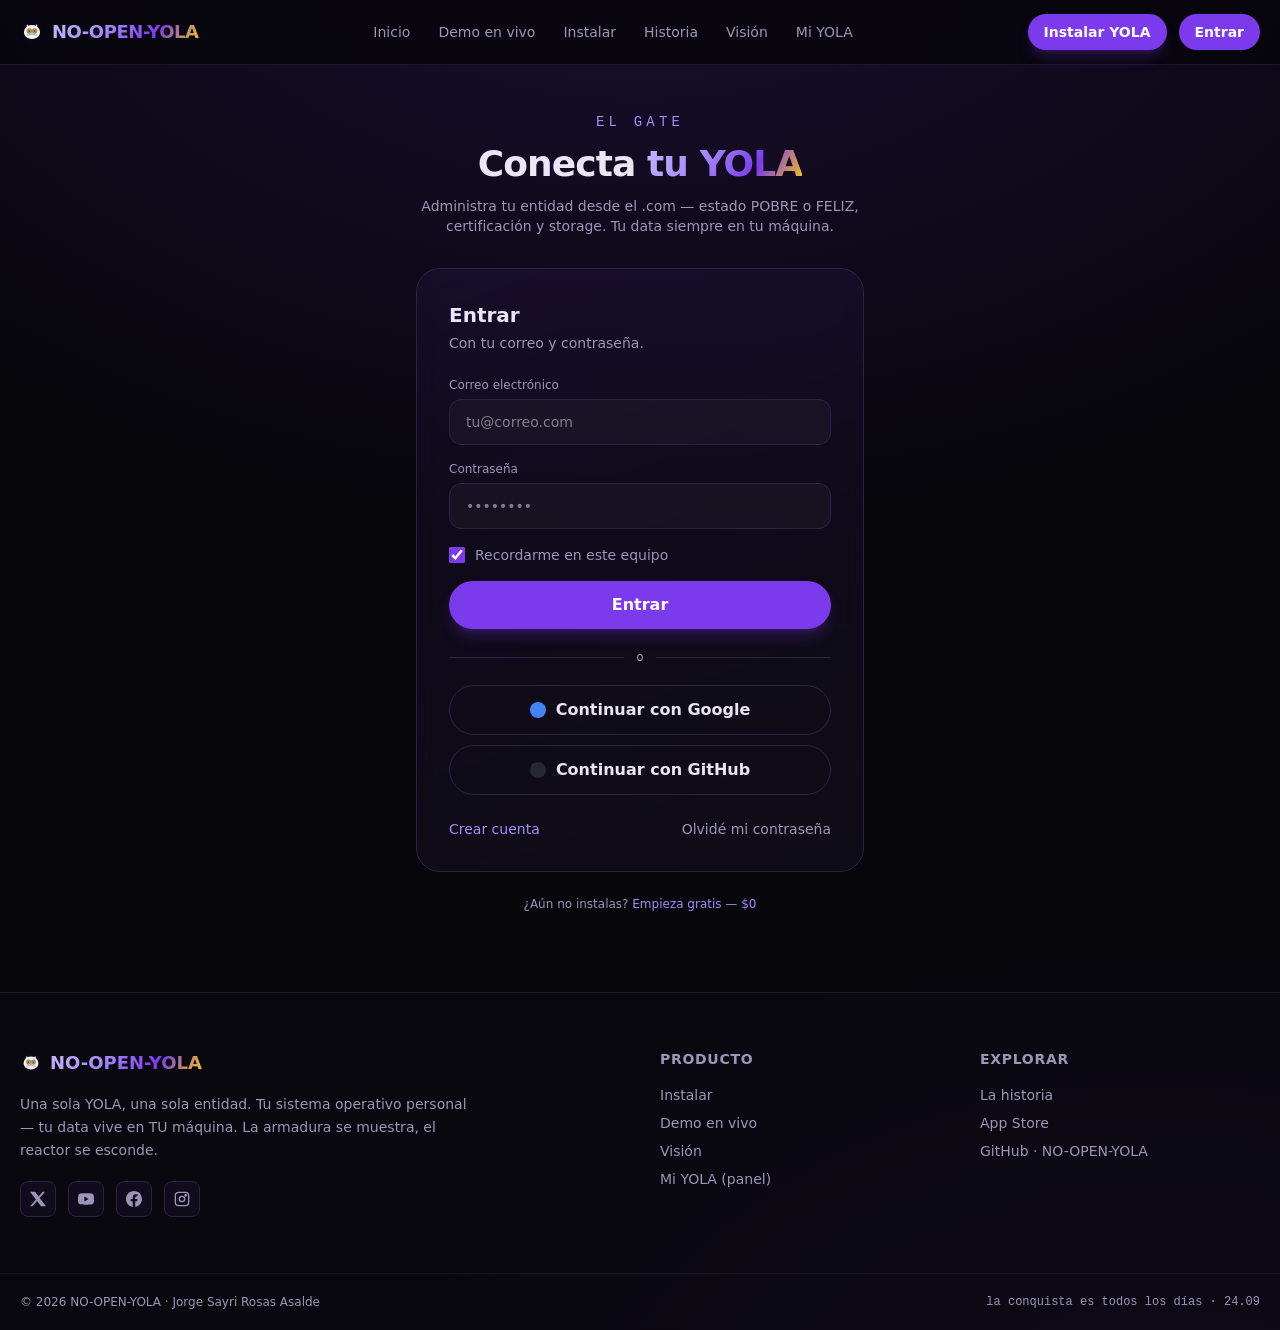
==== commit d20b9e52: "deploy: 2026-08-17T20:35Z — desde NO-OPEN-YOLA/yola-web" ====
--- a/auth/index.html
+++ b/auth/index.html
@@ -9,4 +9,4 @@
     "description": "Un sistema operativo personal, local-first: tu data vive en TU máquina. Gratis con publicidad, o certificada sin anuncios por $5/mes.",
     "founder": "Jorge Sayri Rosas Asalde"
   }
-  </script><link rel="stylesheet" href="/_astro/Footer.B9H4iQcC.css"></head><body class="bg-void min-h-screen"><header class="fixed top-0 inset-x-0 z-50 border-b border-line/60 bg-bg-void/80 backdrop-blur-xl"><nav class="max-w-7xl mx-auto px-5 h-16 flex items-center justify-between"><a href="/" class="flex items-center gap-2 group"><img src="/favicon.svg" alt="YOLA" width="24" height="24" class="group-hover:rotate-12 transition-transform"><span class="font-display font-bold tracking-tight text-lg"><span class="text-gradient">NO-OPEN-YOLA</span></span></a><div class="hidden md:flex items-center gap-1"><a href="/" class="px-3 py-2 rounded-lg text-sm font-medium transition-colors text-text-dim hover:text-text-main hover:bg-white/5">Inicio</a><a href="/hola-yola" class="px-3 py-2 rounded-lg text-sm font-medium transition-colors text-text-dim hover:text-text-main hover:bg-white/5">Demo en vivo</a><a href="/instalar" class="px-3 py-2 rounded-lg text-sm font-medium transition-colors text-text-dim hover:text-text-main hover:bg-white/5">Instalar</a><a href="/historia" class="px-3 py-2 rounded-lg text-sm font-medium transition-colors text-text-dim hover:text-text-main hover:bg-white/5">Historia</a><a href="/vision" class="px-3 py-2 rounded-lg text-sm font-medium transition-colors text-text-dim hover:text-text-main hover:bg-white/5">Visión</a><a href="/auth" class="px-3 py-2 rounded-lg text-sm font-medium transition-colors text-text-dim hover:text-text-main hover:bg-white/5">Mi YOLA</a></div><div class="flex items-center gap-3"><a href="/instalar" class="hidden sm:inline-flex items-center gap-2 rounded-full bg-violet-yola px-4 py-2 text-sm font-semibold text-white shadow-lg shadow-violet-yola/25 hover:bg-violet-glow transition-colors">Instalar YOLA</a><!-- Área de usuario viva: cambia según sesión (desktop) --><div id="user-area-desktop" class="hidden md:flex items-center gap-2"></div><button id="menu-toggle" class="md:hidden inline-flex items-center justify-center w-10 h-10 rounded-lg border border-line text-text-dim" aria-label="Menú"><svg xmlns="http://www.w3.org/2000/svg" width="20" height="20" viewBox="0 0 24 24" fill="none" stroke="currentColor" stroke-width="2"><path d="M4 6h16M4 12h16M4 18h16"></path></svg></button></div></nav><div id="mobile-menu" class="md:hidden hidden border-t border-line/60 bg-bg-deep/95 backdrop-blur-xl"><div class="px-5 py-3 flex flex-col gap-1"><a href="/" class="px-3 py-2.5 rounded-lg text-sm font-medium text-text-dim hover:text-text-main hover:bg-white/5">Inicio</a><a href="/hola-yola" class="px-3 py-2.5 rounded-lg text-sm font-medium text-text-dim hover:text-text-main hover:bg-white/5">Demo en vivo</a><a href="/instalar" class="px-3 py-2.5 rounded-lg text-sm font-medium text-text-dim hover:text-text-main hover:bg-white/5">Instalar</a><a href="/historia" class="px-3 py-2.5 rounded-lg text-sm font-medium text-text-dim hover:text-text-main hover:bg-white/5">Historia</a><a href="/vision" class="px-3 py-2.5 rounded-lg text-sm font-medium text-text-dim hover:text-text-main hover:bg-white/5">Visión</a><a href="/auth" class="px-3 py-2.5 rounded-lg text-sm font-medium text-text-dim hover:text-text-main hover:bg-white/5">Mi YOLA</a><!-- Área de usuario viva (móvil) --><div id="user-area-mobile" class="flex flex-col gap-1 pt-2 mt-2 border-t border-line/60"></div></div></div></header><script type="module" src="/_astro/Nav.astro_astro_type_script_index_0_lang.C5NNdsh1.js"></script><main class="min-h-[80vh] flex items-center justify-center px-5 pt-28 pb-20"><div class="w-full max-w-md"><div class="text-center mb-8"><div class="font-mono text-sm text-violet-glow uppercase tracking-[0.3em] mb-3">El gate</div><h1 class="font-display font-bold text-3xl sm:text-4xl tracking-tight">Conecta <span class="text-gradient">tu YOLA</span></h1><p class="mt-3 text-text-dim text-sm">Administra tu entidad desde el .com — estado POBRE o FELIZ, certificación y storage. Tu data siempre en tu máquina.</p></div><div class="glass rounded-3xl p-8"><!-- Login --><div id="cardLogin"><h2 class="font-display font-bold text-xl mb-1">Entrar</h2><p class="text-text-dim text-sm mb-6">Con tu correo y contraseña.</p><form id="formLogin" class="flex flex-col gap-4"><div><label for="email" class="block text-xs text-text-dim mb-1.5 font-medium">Correo electrónico</label><input id="email" type="email" placeholder="tu@correo.com" required class="w-full rounded-xl border border-line bg-white/3 px-4 py-3 text-sm text-text-main outline-none focus:border-violet-yola transition-colors"></div><div><label for="password" class="block text-xs text-text-dim mb-1.5 font-medium">Contraseña</label><input id="password" type="password" placeholder="••••••••" required class="w-full rounded-xl border border-line bg-white/3 px-4 py-3 text-sm text-text-main outline-none focus:border-violet-yola transition-colors"></div><label class="flex items-center gap-2.5 text-sm text-text-dim cursor-pointer select-none"><input id="remember" type="checkbox" checked class="w-4 h-4 rounded border-line bg-white/5 accent-violet-yola">Recordarme en este equipo</label><p id="msgLogin" class="hidden text-sm rounded-lg px-3 py-2"></p><button id="btnLogin" type="submit" class="w-full rounded-full bg-violet-yola px-6 py-3 font-semibold text-white shadow-lg shadow-violet-yola/25 hover:bg-violet-glow transition-colors">Entrar</button></form><div class="flex items-center gap-3 my-5"><div class="flex-1 h-px bg-line"></div><span class="text-xs text-text-dim">o</span><div class="flex-1 h-px bg-line"></div></div><!-- Botones OAuth dinámicos: solo los providers habilitados --><div id="oauthButtons" class="flex flex-col gap-2.5"></div><div class="mt-6 flex items-center justify-between text-sm"><button id="linkSignup" class="text-violet-glow hover:underline">Crear cuenta</button><button id="linkReset" class="text-text-dim hover:text-text-main transition-colors">Olvidé mi contraseña</button></div></div><!-- Signup --><div id="cardSignup" class="hidden"><h2 class="font-display font-bold text-xl mb-1">Crear cuenta</h2><p class="text-text-dim text-sm mb-6">Tu YOLA, tu correo, tu control.</p><form id="formSignup" class="flex flex-col gap-4"><div><label for="suEmail" class="block text-xs text-text-dim mb-1.5 font-medium">Correo electrónico</label><input id="suEmail" type="email" placeholder="tu@correo.com" required class="w-full rounded-xl border border-line bg-white/3 px-4 py-3 text-sm text-text-main outline-none focus:border-violet-yola transition-colors"></div><div><label for="suPassword" class="block text-xs text-text-dim mb-1.5 font-medium">Contraseña</label><input id="suPassword" type="password" placeholder="Mínimo 8 caracteres" required class="w-full rounded-xl border border-line bg-white/3 px-4 py-3 text-sm text-text-main outline-none focus:border-violet-yola transition-colors"></div><div><label for="suConfirm" class="block text-xs text-text-dim mb-1.5 font-medium">Repetir contraseña</label><input id="suConfirm" type="password" placeholder="Igual que arriba" required class="w-full rounded-xl border border-line bg-white/3 px-4 py-3 text-sm text-text-main outline-none focus:border-violet-yola transition-colors"></div><p id="msgSignup" class="hidden text-sm rounded-lg px-3 py-2"></p><button id="btnSignup" type="submit" class="w-full rounded-full bg-violet-yola px-6 py-3 font-semibold text-white shadow-lg shadow-violet-yola/25 hover:bg-violet-glow transition-colors">Crear cuenta</button></form><div class="mt-5 text-sm"><button id="btnBackVerify" class="text-text-dim hover:text-text-main transition-colors">← Volver</button></div></div><!-- Verificar correo --><div id="cardVerify" class="hidden"><h2 class="font-display font-bold text-xl mb-1">Revisa tu correo</h2><p class="text-text-dim text-sm mb-6">Te enviamos un enlace de confirmación. Ábrelo y vuelve para entrar.</p><button id="btnBackVerify2" onclick="window.location.href='/auth'" class="w-full rounded-full border border-line px-6 py-3 font-semibold text-text-main hover:border-violet-glow/60 transition-colors">Ya lo confirmé — entrar</button></div><!-- Reset --><div id="cardReset" class="hidden"><h2 class="font-display font-bold text-xl mb-1">Recuperar acceso</h2><p class="text-text-dim text-sm mb-6">Te enviamos un enlace para cambiar tu contraseña.</p><form id="formReset" class="flex flex-col gap-4"><div><label for="reEmail" class="block text-xs text-text-dim mb-1.5 font-medium">Correo electrónico</label><input id="reEmail" type="email" placeholder="tu@correo.com" required class="w-full rounded-xl border border-line bg-white/3 px-4 py-3 text-sm text-text-main outline-none focus:border-violet-yola transition-colors"></div><p id="msgReset" class="hidden text-sm rounded-lg px-3 py-2"></p><button id="btnReset" type="submit" class="w-full rounded-full bg-violet-yola px-6 py-3 font-semibold text-white shadow-lg shadow-violet-yola/25 hover:bg-violet-glow transition-colors">Enviar enlace</button></form><div class="mt-5 text-sm"><button id="linkBackReset" class="text-text-dim hover:text-text-main transition-colors">← Volver a entrar</button></div></div><!-- Nueva contraseña (flujo de recovery: el enlace trae el token) --><div id="cardNewPassword" class="hidden"><h2 class="font-display font-bold text-xl mb-1">Nueva contraseña</h2><p class="text-text-dim text-sm mb-6">Tu enlace de recuperación es válido. Elige una nueva.</p><form id="formNewPassword" class="flex flex-col gap-4"><div><label for="npPassword" class="block text-xs text-text-dim mb-1.5 font-medium">Nueva contraseña</label><input id="npPassword" type="password" placeholder="Mínimo 8 caracteres" required class="w-full rounded-xl border border-line bg-white/3 px-4 py-3 text-sm text-text-main outline-none focus:border-violet-yola transition-colors"></div><div><label for="npConfirm" class="block text-xs text-text-dim mb-1.5 font-medium">Repetir contraseña</label><input id="npConfirm" type="password" placeholder="Igual que arriba" required class="w-full rounded-xl border border-line bg-white/3 px-4 py-3 text-sm text-text-main outline-none focus:border-violet-yola transition-colors"></div><p id="msgNewPassword" class="hidden text-sm rounded-lg px-3 py-2"></p><button id="btnNewPassword" type="submit" class="w-full rounded-full bg-violet-yola px-6 py-3 font-semibold text-white shadow-lg shadow-violet-yola/25 hover:bg-violet-glow transition-colors">Guardar nueva contraseña</button></form></div></div><p class="mt-6 text-center text-xs text-text-dim">¿Aún no instalas? <a href="/instalar" class="text-violet-glow hover:underline">Empieza gratis — $0</a></p></div></main><footer class="border-t border-line/60 bg-bg-deep/50"><div class="max-w-7xl mx-auto px-5 py-14 grid gap-10 md:grid-cols-4"><div class="md:col-span-2"><div class="flex items-center gap-2 mb-4"><img src="/favicon.svg" alt="YOLA" width="22" height="22"><span class="font-display font-bold text-lg"><span class="text-gradient">NO-OPEN-YOLA</span></span></div><p class="text-text-dim text-sm leading-relaxed max-w-md">Una sola YOLA, una sola entidad. Tu sistema operativo personal — tu data vive en TU máquina. La armadura se muestra, el reactor se esconde.</p><div class="flex gap-3 mt-5"><a href="https://x.com/DevSayri" target="_blank" rel="noopener" class="w-9 h-9 rounded-lg glass glass-hover flex items-center justify-center text-text-dim hover:text-text-main" aria-label="X"><svg xmlns="http://www.w3.org/2000/svg" width="16" height="16" viewBox="0 0 24 24" fill="currentColor"><path d="M18.9 1.2h3.7l-8.1 9.3L24 22.8h-7.5l-5.9-7.7-6.7 7.7H.2l8.7-9.9L0 1.2h7.7l5.3 7 6-7z"></path></svg></a><a href="https://www.youtube.com/@sayridev_miaw" target="_blank" rel="noopener" class="w-9 h-9 rounded-lg glass glass-hover flex items-center justify-center text-text-dim hover:text-text-main" aria-label="YouTube"><svg xmlns="http://www.w3.org/2000/svg" width="16" height="16" viewBox="0 0 24 24" fill="currentColor"><path d="M23.5 6.2a3 3 0 0 0-2.1-2.1C19.5 3.5 12 3.5 12 3.5s-7.5 0-9.4.6A3 3 0 0 0 .5 6.2 31.3 31.3 0 0 0 0 12a31.3 31.3 0 0 0 .5 5.8 3 3 0 0 0 2.1 2.1c1.9.6 9.4.6 9.4.6s7.5 0 9.4-.6a3 3 0 0 0 2.1-2.1A31.3 31.3 0 0 0 24 12a31.3 31.3 0 0 0-.5-5.8zM9.6 15.6V8.4L15.8 12l-6.2 3.6z"></path></svg></a><a href="https://www.facebook.com/sayridev/" target="_blank" rel="noopener" class="w-9 h-9 rounded-lg glass glass-hover flex items-center justify-center text-text-dim hover:text-text-main" aria-label="Facebook"><svg xmlns="http://www.w3.org/2000/svg" width="16" height="16" viewBox="0 0 24 24" fill="currentColor"><path d="M24 12.073c0-6.627-5.373-12-12-12s-12 5.373-12 12c0 5.99 4.388 10.954 10.125 11.854v-8.385H7.078v-3.47h3.047V9.43c0-3.007 1.792-4.669 4.533-4.669 1.312 0 2.686.235 2.686.235v2.953H15.83c-1.491 0-1.956.925-1.956 1.874v2.25h3.328l-.532 3.47h-2.796v8.385C19.612 23.027 24 18.062 24 12.073z"></path></svg></a><a href="https://www.instagram.com/sayrirosasasalde/" target="_blank" rel="noopener" class="w-9 h-9 rounded-lg glass glass-hover flex items-center justify-center text-text-dim hover:text-text-main" aria-label="Instagram"><svg xmlns="http://www.w3.org/2000/svg" width="16" height="16" viewBox="0 0 24 24" fill="none" stroke="currentColor" stroke-width="2"><rect x="2" y="2" width="20" height="20" rx="5"></rect><circle cx="12" cy="12" r="4"></circle><circle cx="17.5" cy="6.5" r="1" fill="currentColor"></circle></svg></a></div></div><div><h4 class="font-display font-semibold text-sm uppercase tracking-wider text-text-dim mb-4">Producto</h4><div class="flex flex-col gap-2 text-sm"><a href="/instalar" class="text-text-dim hover:text-violet-glow transition-colors">Instalar</a><a href="/hola-yola" class="text-text-dim hover:text-violet-glow transition-colors">Demo en vivo</a><a href="/vision" class="text-text-dim hover:text-violet-glow transition-colors">Visión</a><a href="/auth" class="text-text-dim hover:text-violet-glow transition-colors">Mi YOLA (panel)</a></div></div><div><h4 class="font-display font-semibold text-sm uppercase tracking-wider text-text-dim mb-4">Explorar</h4><div class="flex flex-col gap-2 text-sm"><a href="/historia" class="text-text-dim hover:text-violet-glow transition-colors">La historia</a><a href="/instalar#appstore" class="text-text-dim hover:text-violet-glow transition-colors">App Store</a><a href="https://github.com/NO-OPEN-YOLA" target="_blank" rel="noopener" class="text-text-dim hover:text-violet-glow transition-colors">GitHub · NO-OPEN-YOLA</a></div></div></div><div class="border-t border-line/40"><div class="max-w-7xl mx-auto px-5 py-5 flex flex-col sm:flex-row items-center justify-between gap-2 text-xs text-text-dim"><span>© 2026 NO-OPEN-YOLA · Jorge Sayri Rosas Asalde</span><span class="font-mono">la conquista es todos los días · 24.09</span></div></div></footer><script type="module" src="/_astro/auth.astro_astro_type_script_index_0_lang.BEmE0VDD.js"></script></body></html>+  </script><link rel="stylesheet" href="/_astro/Footer.Tc7xfphj.css"></head><body class="bg-void min-h-screen"><header class="fixed top-0 inset-x-0 z-50 border-b border-line/60 bg-bg-void/80 backdrop-blur-xl"><nav class="max-w-7xl mx-auto px-5 h-16 flex items-center justify-between"><a href="/" class="flex items-center gap-2 group"><img src="/favicon.svg" alt="YOLA" width="24" height="24" class="group-hover:rotate-12 transition-transform"><span class="font-display font-bold tracking-tight text-lg"><span class="text-gradient">NO-OPEN-YOLA</span></span></a><div class="hidden md:flex items-center gap-1"><a href="/" class="px-3 py-2 rounded-lg text-sm font-medium transition-colors text-text-dim hover:text-text-main hover:bg-white/5">Inicio</a><a href="/hola-yola" class="px-3 py-2 rounded-lg text-sm font-medium transition-colors text-text-dim hover:text-text-main hover:bg-white/5">Demo en vivo</a><a href="/instalar" class="px-3 py-2 rounded-lg text-sm font-medium transition-colors text-text-dim hover:text-text-main hover:bg-white/5">Instalar</a><a href="/historia" class="px-3 py-2 rounded-lg text-sm font-medium transition-colors text-text-dim hover:text-text-main hover:bg-white/5">Historia</a><a href="/vision" class="px-3 py-2 rounded-lg text-sm font-medium transition-colors text-text-dim hover:text-text-main hover:bg-white/5">Visión</a><a href="/auth" class="px-3 py-2 rounded-lg text-sm font-medium transition-colors text-text-dim hover:text-text-main hover:bg-white/5">Mi YOLA</a></div><div class="flex items-center gap-3"><a href="/instalar" class="hidden sm:inline-flex items-center gap-2 rounded-full bg-violet-yola px-4 py-2 text-sm font-semibold text-white shadow-lg shadow-violet-yola/25 hover:bg-violet-glow transition-colors">Instalar YOLA</a><!-- Área de usuario viva: cambia según sesión (desktop) --><div id="user-area-desktop" class="hidden md:flex items-center gap-2"></div><button id="menu-toggle" class="md:hidden inline-flex items-center justify-center w-10 h-10 rounded-lg border border-line text-text-dim" aria-label="Menú"><svg xmlns="http://www.w3.org/2000/svg" width="20" height="20" viewBox="0 0 24 24" fill="none" stroke="currentColor" stroke-width="2"><path d="M4 6h16M4 12h16M4 18h16"></path></svg></button></div></nav><div id="mobile-menu" class="md:hidden hidden border-t border-line/60 bg-bg-deep/95 backdrop-blur-xl"><div class="px-5 py-3 flex flex-col gap-1"><a href="/" class="px-3 py-2.5 rounded-lg text-sm font-medium text-text-dim hover:text-text-main hover:bg-white/5">Inicio</a><a href="/hola-yola" class="px-3 py-2.5 rounded-lg text-sm font-medium text-text-dim hover:text-text-main hover:bg-white/5">Demo en vivo</a><a href="/instalar" class="px-3 py-2.5 rounded-lg text-sm font-medium text-text-dim hover:text-text-main hover:bg-white/5">Instalar</a><a href="/historia" class="px-3 py-2.5 rounded-lg text-sm font-medium text-text-dim hover:text-text-main hover:bg-white/5">Historia</a><a href="/vision" class="px-3 py-2.5 rounded-lg text-sm font-medium text-text-dim hover:text-text-main hover:bg-white/5">Visión</a><a href="/auth" class="px-3 py-2.5 rounded-lg text-sm font-medium text-text-dim hover:text-text-main hover:bg-white/5">Mi YOLA</a><!-- Área de usuario viva (móvil) --><div id="user-area-mobile" class="flex flex-col gap-1 pt-2 mt-2 border-t border-line/60"></div></div></div></header><script type="module" src="/_astro/Nav.astro_astro_type_script_index_0_lang.C5NNdsh1.js"></script><main class="min-h-[80vh] flex items-center justify-center px-5 pt-28 pb-20"><div class="w-full max-w-md"><div class="text-center mb-8"><div class="font-mono text-sm text-violet-glow uppercase tracking-[0.3em] mb-3">El gate</div><h1 class="font-display font-bold text-3xl sm:text-4xl tracking-tight">Conecta <span class="text-gradient">tu YOLA</span></h1><p class="mt-3 text-text-dim text-sm">Administra tu entidad desde el .com — estado POBRE o FELIZ, certificación y storage. Tu data siempre en tu máquina.</p></div><div class="glass rounded-3xl p-8"><!-- Login --><div id="cardLogin"><h2 class="font-display font-bold text-xl mb-1">Entrar</h2><p class="text-text-dim text-sm mb-6">Con tu correo y contraseña.</p><form id="formLogin" class="flex flex-col gap-4"><div><label for="email" class="block text-xs text-text-dim mb-1.5 font-medium">Correo electrónico</label><input id="email" type="email" placeholder="tu@correo.com" required class="w-full rounded-xl border border-line bg-white/3 px-4 py-3 text-sm text-text-main outline-none focus:border-violet-yola transition-colors"></div><div><label for="password" class="block text-xs text-text-dim mb-1.5 font-medium">Contraseña</label><input id="password" type="password" placeholder="••••••••" required class="w-full rounded-xl border border-line bg-white/3 px-4 py-3 text-sm text-text-main outline-none focus:border-violet-yola transition-colors"></div><label class="flex items-center gap-2.5 text-sm text-text-dim cursor-pointer select-none"><input id="remember" type="checkbox" checked class="w-4 h-4 rounded border-line bg-white/5 accent-violet-yola">Recordarme en este equipo</label><p id="msgLogin" class="hidden text-sm rounded-lg px-3 py-2"></p><button id="btnLogin" type="submit" class="w-full rounded-full bg-violet-yola px-6 py-3 font-semibold text-white shadow-lg shadow-violet-yola/25 hover:bg-violet-glow transition-colors">Entrar</button></form><div class="flex items-center gap-3 my-5"><div class="flex-1 h-px bg-line"></div><span class="text-xs text-text-dim">o</span><div class="flex-1 h-px bg-line"></div></div><!-- Botones OAuth dinámicos: solo los providers habilitados --><div id="oauthButtons" class="flex flex-col gap-2.5"></div><div class="mt-6 flex items-center justify-between text-sm"><button id="linkSignup" class="text-violet-glow hover:underline">Crear cuenta</button><button id="linkReset" class="text-text-dim hover:text-text-main transition-colors">Olvidé mi contraseña</button></div></div><!-- Signup --><div id="cardSignup" class="hidden"><h2 class="font-display font-bold text-xl mb-1">Crear cuenta</h2><p class="text-text-dim text-sm mb-6">Tu YOLA, tu correo, tu control.</p><form id="formSignup" class="flex flex-col gap-4"><div><label for="suEmail" class="block text-xs text-text-dim mb-1.5 font-medium">Correo electrónico</label><input id="suEmail" type="email" placeholder="tu@correo.com" required class="w-full rounded-xl border border-line bg-white/3 px-4 py-3 text-sm text-text-main outline-none focus:border-violet-yola transition-colors"></div><div><label for="suPassword" class="block text-xs text-text-dim mb-1.5 font-medium">Contraseña</label><input id="suPassword" type="password" placeholder="Mínimo 8 caracteres" required class="w-full rounded-xl border border-line bg-white/3 px-4 py-3 text-sm text-text-main outline-none focus:border-violet-yola transition-colors"></div><div><label for="suConfirm" class="block text-xs text-text-dim mb-1.5 font-medium">Repetir contraseña</label><input id="suConfirm" type="password" placeholder="Igual que arriba" required class="w-full rounded-xl border border-line bg-white/3 px-4 py-3 text-sm text-text-main outline-none focus:border-violet-yola transition-colors"></div><p id="msgSignup" class="hidden text-sm rounded-lg px-3 py-2"></p><button id="btnSignup" type="submit" class="w-full rounded-full bg-violet-yola px-6 py-3 font-semibold text-white shadow-lg shadow-violet-yola/25 hover:bg-violet-glow transition-colors">Crear cuenta</button></form><div class="mt-5 text-sm"><button id="btnBackVerify" class="text-text-dim hover:text-text-main transition-colors">← Volver</button></div></div><!-- Verificar correo --><div id="cardVerify" class="hidden"><h2 class="font-display font-bold text-xl mb-1">Revisa tu correo</h2><p class="text-text-dim text-sm mb-6">Te enviamos un enlace de confirmación. Ábrelo y vuelve para entrar.</p><button id="btnBackVerify2" onclick="window.location.href='/auth'" class="w-full rounded-full border border-line px-6 py-3 font-semibold text-text-main hover:border-violet-glow/60 transition-colors">Ya lo confirmé — entrar</button></div><!-- Reset --><div id="cardReset" class="hidden"><h2 class="font-display font-bold text-xl mb-1">Recuperar acceso</h2><p class="text-text-dim text-sm mb-6">Te enviamos un enlace para cambiar tu contraseña.</p><form id="formReset" class="flex flex-col gap-4"><div><label for="reEmail" class="block text-xs text-text-dim mb-1.5 font-medium">Correo electrónico</label><input id="reEmail" type="email" placeholder="tu@correo.com" required class="w-full rounded-xl border border-line bg-white/3 px-4 py-3 text-sm text-text-main outline-none focus:border-violet-yola transition-colors"></div><p id="msgReset" class="hidden text-sm rounded-lg px-3 py-2"></p><button id="btnReset" type="submit" class="w-full rounded-full bg-violet-yola px-6 py-3 font-semibold text-white shadow-lg shadow-violet-yola/25 hover:bg-violet-glow transition-colors">Enviar enlace</button></form><div class="mt-5 text-sm"><button id="linkBackReset" class="text-text-dim hover:text-text-main transition-colors">← Volver a entrar</button></div></div><!-- Nueva contraseña (flujo de recovery: el enlace trae el token) --><div id="cardNewPassword" class="hidden"><h2 class="font-display font-bold text-xl mb-1">Nueva contraseña</h2><p class="text-text-dim text-sm mb-6">Tu enlace de recuperación es válido. Elige una nueva.</p><form id="formNewPassword" class="flex flex-col gap-4"><div><label for="npPassword" class="block text-xs text-text-dim mb-1.5 font-medium">Nueva contraseña</label><input id="npPassword" type="password" placeholder="Mínimo 8 caracteres" required class="w-full rounded-xl border border-line bg-white/3 px-4 py-3 text-sm text-text-main outline-none focus:border-violet-yola transition-colors"></div><div><label for="npConfirm" class="block text-xs text-text-dim mb-1.5 font-medium">Repetir contraseña</label><input id="npConfirm" type="password" placeholder="Igual que arriba" required class="w-full rounded-xl border border-line bg-white/3 px-4 py-3 text-sm text-text-main outline-none focus:border-violet-yola transition-colors"></div><p id="msgNewPassword" class="hidden text-sm rounded-lg px-3 py-2"></p><button id="btnNewPassword" type="submit" class="w-full rounded-full bg-violet-yola px-6 py-3 font-semibold text-white shadow-lg shadow-violet-yola/25 hover:bg-violet-glow transition-colors">Guardar nueva contraseña</button></form></div></div><p class="mt-6 text-center text-xs text-text-dim">¿Aún no instalas? <a href="/instalar" class="text-violet-glow hover:underline">Empieza gratis — $0</a></p></div></main><footer class="border-t border-line/60 bg-bg-deep/50"><div class="max-w-7xl mx-auto px-5 py-14 grid gap-10 md:grid-cols-4"><div class="md:col-span-2"><div class="flex items-center gap-2 mb-4"><img src="/favicon.svg" alt="YOLA" width="22" height="22"><span class="font-display font-bold text-lg"><span class="text-gradient">NO-OPEN-YOLA</span></span></div><p class="text-text-dim text-sm leading-relaxed max-w-md">Una sola YOLA, una sola entidad. Tu sistema operativo personal — tu data vive en TU máquina. La armadura se muestra, el reactor se esconde.</p><div class="flex gap-3 mt-5"><a href="https://x.com/DevSayri" target="_blank" rel="noopener" class="w-9 h-9 rounded-lg glass glass-hover flex items-center justify-center text-text-dim hover:text-text-main" aria-label="X"><svg xmlns="http://www.w3.org/2000/svg" width="16" height="16" viewBox="0 0 24 24" fill="currentColor"><path d="M18.9 1.2h3.7l-8.1 9.3L24 22.8h-7.5l-5.9-7.7-6.7 7.7H.2l8.7-9.9L0 1.2h7.7l5.3 7 6-7z"></path></svg></a><a href="https://www.youtube.com/@sayridev_miaw" target="_blank" rel="noopener" class="w-9 h-9 rounded-lg glass glass-hover flex items-center justify-center text-text-dim hover:text-text-main" aria-label="YouTube"><svg xmlns="http://www.w3.org/2000/svg" width="16" height="16" viewBox="0 0 24 24" fill="currentColor"><path d="M23.5 6.2a3 3 0 0 0-2.1-2.1C19.5 3.5 12 3.5 12 3.5s-7.5 0-9.4.6A3 3 0 0 0 .5 6.2 31.3 31.3 0 0 0 0 12a31.3 31.3 0 0 0 .5 5.8 3 3 0 0 0 2.1 2.1c1.9.6 9.4.6 9.4.6s7.5 0 9.4-.6a3 3 0 0 0 2.1-2.1A31.3 31.3 0 0 0 24 12a31.3 31.3 0 0 0-.5-5.8zM9.6 15.6V8.4L15.8 12l-6.2 3.6z"></path></svg></a><a href="https://www.facebook.com/sayridev/" target="_blank" rel="noopener" class="w-9 h-9 rounded-lg glass glass-hover flex items-center justify-center text-text-dim hover:text-text-main" aria-label="Facebook"><svg xmlns="http://www.w3.org/2000/svg" width="16" height="16" viewBox="0 0 24 24" fill="currentColor"><path d="M24 12.073c0-6.627-5.373-12-12-12s-12 5.373-12 12c0 5.99 4.388 10.954 10.125 11.854v-8.385H7.078v-3.47h3.047V9.43c0-3.007 1.792-4.669 4.533-4.669 1.312 0 2.686.235 2.686.235v2.953H15.83c-1.491 0-1.956.925-1.956 1.874v2.25h3.328l-.532 3.47h-2.796v8.385C19.612 23.027 24 18.062 24 12.073z"></path></svg></a><a href="https://www.instagram.com/sayrirosasasalde/" target="_blank" rel="noopener" class="w-9 h-9 rounded-lg glass glass-hover flex items-center justify-center text-text-dim hover:text-text-main" aria-label="Instagram"><svg xmlns="http://www.w3.org/2000/svg" width="16" height="16" viewBox="0 0 24 24" fill="none" stroke="currentColor" stroke-width="2"><rect x="2" y="2" width="20" height="20" rx="5"></rect><circle cx="12" cy="12" r="4"></circle><circle cx="17.5" cy="6.5" r="1" fill="currentColor"></circle></svg></a></div></div><div><h4 class="font-display font-semibold text-sm uppercase tracking-wider text-text-dim mb-4">Producto</h4><div class="flex flex-col gap-2 text-sm"><a href="/instalar" class="text-text-dim hover:text-violet-glow transition-colors">Instalar</a><a href="/hola-yola" class="text-text-dim hover:text-violet-glow transition-colors">Demo en vivo</a><a href="/vision" class="text-text-dim hover:text-violet-glow transition-colors">Visión</a><a href="/auth" class="text-text-dim hover:text-violet-glow transition-colors">Mi YOLA (panel)</a></div></div><div><h4 class="font-display font-semibold text-sm uppercase tracking-wider text-text-dim mb-4">Explorar</h4><div class="flex flex-col gap-2 text-sm"><a href="/historia" class="text-text-dim hover:text-violet-glow transition-colors">La historia</a><a href="/instalar#appstore" class="text-text-dim hover:text-violet-glow transition-colors">App Store</a><a href="https://github.com/NO-OPEN-YOLA" target="_blank" rel="noopener" class="text-text-dim hover:text-violet-glow transition-colors">GitHub · NO-OPEN-YOLA</a></div></div></div><div class="border-t border-line/40"><div class="max-w-7xl mx-auto px-5 py-5 flex flex-col sm:flex-row items-center justify-between gap-2 text-xs text-text-dim"><span>© 2026 NO-OPEN-YOLA · Jorge Sayri Rosas Asalde</span><span class="font-mono">la conquista es todos los días · 24.09</span></div></div></footer><script type="module" src="/_astro/auth.astro_astro_type_script_index_0_lang.BEmE0VDD.js"></script></body></html>
--- a/_astro/Footer.Tc7xfphj.css
+++ b/_astro/Footer.Tc7xfphj.css
@@ -0,0 +1,2 @@
+/*! tailwindcss v4.3.3 | MIT License | https://tailwindcss.com */
+@layer properties{@supports (((-webkit-hyphens:none)) and (not (margin-trim:inline))) or ((-moz-orient:inline) and (not (color:rgb(from red r g b)))){*,:before,:after,::backdrop{--tw-translate-x:0;--tw-translate-y:0;--tw-translate-z:0;--tw-rotate-x:initial;--tw-rotate-y:initial;--tw-rotate-z:initial;--tw-skew-x:initial;--tw-skew-y:initial;--tw-space-y-reverse:0;--tw-border-style:solid;--tw-gradient-position:initial;--tw-gradient-from:#0000;--tw-gradient-via:#0000;--tw-gradient-to:#0000;--tw-gradient-stops:initial;--tw-gradient-via-stops:initial;--tw-gradient-from-position:0%;--tw-gradient-via-position:50%;--tw-gradient-to-position:100%;--tw-leading:initial;--tw-font-weight:initial;--tw-tracking:initial;--tw-shadow:0 0 #0000;--tw-shadow-color:initial;--tw-shadow-alpha:100%;--tw-inset-shadow:0 0 #0000;--tw-inset-shadow-color:initial;--tw-inset-shadow-alpha:100%;--tw-ring-color:initial;--tw-ring-shadow:0 0 #0000;--tw-inset-ring-color:initial;--tw-inset-ring-shadow:0 0 #0000;--tw-ring-inset:initial;--tw-ring-offset-width:0px;--tw-ring-offset-color:#fff;--tw-ring-offset-shadow:0 0 #0000;--tw-outline-style:solid;--tw-blur:initial;--tw-brightness:initial;--tw-contrast:initial;--tw-grayscale:initial;--tw-hue-rotate:initial;--tw-invert:initial;--tw-opacity:initial;--tw-saturate:initial;--tw-sepia:initial;--tw-drop-shadow:initial;--tw-drop-shadow-color:initial;--tw-drop-shadow-alpha:100%;--tw-drop-shadow-size:initial;--tw-backdrop-blur:initial;--tw-backdrop-brightness:initial;--tw-backdrop-contrast:initial;--tw-backdrop-grayscale:initial;--tw-backdrop-hue-rotate:initial;--tw-backdrop-invert:initial;--tw-backdrop-opacity:initial;--tw-backdrop-saturate:initial;--tw-backdrop-sepia:initial;--tw-ease:initial}}}@layer theme{:root,:host{--font-sans:-apple-system, BlinkMacSystemFont, "Segoe UI", Roboto, "Helvetica Neue", "Noto Sans", Arial, sans-serif, "Apple Color Emoji", "Segoe UI Emoji", "Segoe UI Symbol", "Noto Color Emoji";--font-mono:"JetBrains Mono", "Cascadia Code", monospace;--color-red-400:oklch(70.4% .191 22.216);--color-red-500:oklch(63.7% .237 25.331);--color-yellow-500:oklch(79.5% .184 86.047);--color-green-400:oklch(79.2% .209 151.711);--color-green-500:oklch(72.3% .219 149.579);--color-green-600:oklch(62.7% .194 149.214);--color-white:#fff;--spacing:.25rem;--container-md:28rem;--container-xl:36rem;--container-2xl:42rem;--container-3xl:48rem;--container-4xl:56rem;--container-5xl:64rem;--container-6xl:72rem;--container-7xl:80rem;--text-xs:.75rem;--text-xs--line-height:calc(1 / .75);--text-sm:.875rem;--text-sm--line-height:calc(1.25 / .875);--text-base:1rem;--text-base--line-height:calc(1.5 / 1);--text-lg:1.125rem;--text-lg--line-height:calc(1.75 / 1.125);--text-xl:1.25rem;--text-xl--line-height:calc(1.75 / 1.25);--text-2xl:1.5rem;--text-2xl--line-height:calc(2 / 1.5);--text-3xl:1.875rem;--text-3xl--line-height:calc(2.25 / 1.875);--text-4xl:2.25rem;--text-4xl--line-height:calc(2.5 / 2.25);--text-5xl:3rem;--text-5xl--line-height:1;--text-6xl:3.75rem;--text-6xl--line-height:1;--text-7xl:4.5rem;--text-7xl--line-height:1;--font-weight-medium:500;--font-weight-semibold:600;--font-weight-bold:700;--tracking-tight:-.025em;--tracking-wider:.05em;--tracking-widest:.1em;--leading-snug:1.375;--leading-relaxed:1.625;--radius-sm:.25rem;--radius-lg:.5rem;--radius-xl:.75rem;--radius-2xl:1rem;--radius-3xl:1.5rem;--ease-out:cubic-bezier(0, 0, .2, 1);--ease-in-out:cubic-bezier(.4, 0, .2, 1);--animate-spin:spin 1s linear infinite;--animate-pulse:pulse 2s cubic-bezier(.4, 0, .6, 1) infinite;--blur-xl:24px;--blur-2xl:40px;--aspect-video:16 / 9;--default-transition-duration:.15s;--default-transition-timing-function:cubic-bezier(.4, 0, .2, 1);--default-font-family:var(--font-sans);--default-mono-font-family:var(--font-mono);--color-violet-yola:#7c3aed;--color-violet-glow:#a78bfa;--color-bg-void:#07060b;--color-bg-deep:#0d0b14;--color-line:#2a2440;--color-text-main:#eae6f5;--color-text-dim:#9d95b8;--font-display:"Space Grotesk", "Segoe UI", system-ui, sans-serif;--font-body:"Inter", "Segoe UI", system-ui, sans-serif}}@layer base{*,:after,:before,::backdrop{box-sizing:border-box;border:0 solid;margin:0;padding:0}::file-selector-button{box-sizing:border-box;border:0 solid;margin:0;padding:0}html,:host{-webkit-text-size-adjust:100%;tab-size:4;line-height:1.5;font-family:var(--default-font-family,-apple-system, BlinkMacSystemFont, "Segoe UI", Roboto, "Helvetica Neue", "Noto Sans", Arial, sans-serif, "Apple Color Emoji", "Segoe UI Emoji", "Segoe UI Symbol", "Noto Color Emoji");font-feature-settings:var(--default-font-feature-settings,normal);font-variation-settings:var(--default-font-variation-settings,normal);-webkit-tap-highlight-color:transparent}hr{height:0;color:inherit;border-top-width:1px}abbr:where([title]){text-decoration:underline dotted}h1,h2,h3,h4,h5,h6{font-size:inherit;font-weight:inherit}a{color:inherit;-webkit-text-decoration:inherit;-webkit-text-decoration:inherit;-webkit-text-decoration:inherit;text-decoration:inherit}b,strong{font-weight:bolder}code,kbd,samp,pre{font-family:var(--default-mono-font-family,ui-monospace, SFMono-Regular, Menlo, Monaco, Consolas, "Liberation Mono", "Courier New", monospace);font-feature-settings:var(--default-mono-font-feature-settings,normal);font-variation-settings:var(--default-mono-font-variation-settings,normal);font-size:1em}small{font-size:80%}sub,sup{vertical-align:baseline;font-size:75%;line-height:0;position:relative}sub{bottom:-.25em}sup{top:-.5em}table{text-indent:0;border-color:inherit;border-collapse:collapse}:-moz-focusring:where(:not(iframe)){outline:auto}progress{vertical-align:baseline}summary{display:list-item}ol,ul,menu{list-style:none}img,svg,video,canvas,audio,iframe,embed,object{vertical-align:middle;display:block}img,video{max-width:100%;height:auto}button,input,select,optgroup,textarea{font:inherit;font-feature-settings:inherit;font-variation-settings:inherit;letter-spacing:inherit;color:inherit;opacity:1;background-color:#0000;border-radius:0}::file-selector-button{font:inherit;font-feature-settings:inherit;font-variation-settings:inherit;letter-spacing:inherit;color:inherit;opacity:1;background-color:#0000;border-radius:0}:where(select:is([multiple],[size])) optgroup{font-weight:bolder}:where(select:is([multiple],[size])) optgroup option{padding-inline-start:20px}::file-selector-button{margin-inline-end:4px}::placeholder{opacity:1}@supports (not ((-webkit-appearance:-apple-pay-button))) or (contain-intrinsic-size:1px){::placeholder{color:currentColor}@supports (color:color-mix(in lab, red, red)){::placeholder{color:color-mix(in oklab, currentcolor 50%, transparent)}}}textarea{resize:vertical}::-webkit-search-decoration{-webkit-appearance:none}::-webkit-date-and-time-value{min-height:1lh;text-align:inherit}::-webkit-datetime-edit{display:inline-flex}::-webkit-datetime-edit-fields-wrapper{padding:0}::-webkit-datetime-edit{padding-block:0}::-webkit-datetime-edit-year-field{padding-block:0}::-webkit-datetime-edit-month-field{padding-block:0}::-webkit-datetime-edit-day-field{padding-block:0}::-webkit-datetime-edit-hour-field{padding-block:0}::-webkit-datetime-edit-minute-field{padding-block:0}::-webkit-datetime-edit-second-field{padding-block:0}::-webkit-datetime-edit-millisecond-field{padding-block:0}::-webkit-datetime-edit-meridiem-field{padding-block:0}::-webkit-calendar-picker-indicator{line-height:1}:-moz-ui-invalid{box-shadow:none}button,input:where([type=button],[type=reset],[type=submit]){appearance:button}::file-selector-button{appearance:button}::-webkit-inner-spin-button{height:auto}::-webkit-outer-spin-button{height:auto}[hidden]:where(:not([hidden=until-found])){display:none!important}}@layer components;@layer utilities{.visible{visibility:visible}.absolute{position:absolute}.fixed{position:fixed}.relative{position:relative}.-inset-4{inset:calc(var(--spacing) * -4)}.inset-0{inset:0}.inset-x-0{inset-inline:0}.-top-3{top:calc(var(--spacing) * -3)}.-top-40{top:calc(var(--spacing) * -40)}.top-0{top:0}.-left-\[41px\]{left:-41px}.left-1\/2{left:50%}.z-50{z-index:50}.mx-auto{margin-inline:auto}.my-5{margin-block:calc(var(--spacing) * 5)}.mt-0\.5{margin-top:calc(var(--spacing) * .5)}.mt-1{margin-top:var(--spacing)}.mt-2{margin-top:calc(var(--spacing) * 2)}.mt-3{margin-top:calc(var(--spacing) * 3)}.mt-4{margin-top:calc(var(--spacing) * 4)}.mt-5{margin-top:calc(var(--spacing) * 5)}.mt-6{margin-top:calc(var(--spacing) * 6)}.mt-7{margin-top:calc(var(--spacing) * 7)}.mt-8{margin-top:calc(var(--spacing) * 8)}.mt-10{margin-top:calc(var(--spacing) * 10)}.mt-12{margin-top:calc(var(--spacing) * 12)}.mt-16{margin-top:calc(var(--spacing) * 16)}.mt-20{margin-top:calc(var(--spacing) * 20)}.mb-1{margin-bottom:var(--spacing)}.mb-1\.5{margin-bottom:calc(var(--spacing) * 1.5)}.mb-2{margin-bottom:calc(var(--spacing) * 2)}.mb-3{margin-bottom:calc(var(--spacing) * 3)}.mb-4{margin-bottom:calc(var(--spacing) * 4)}.mb-5{margin-bottom:calc(var(--spacing) * 5)}.mb-6{margin-bottom:calc(var(--spacing) * 6)}.mb-8{margin-bottom:calc(var(--spacing) * 8)}.mb-10{margin-bottom:calc(var(--spacing) * 10)}.mb-14{margin-bottom:calc(var(--spacing) * 14)}.mb-16{margin-bottom:calc(var(--spacing) * 16)}.mb-20{margin-bottom:calc(var(--spacing) * 20)}.ml-3{margin-left:calc(var(--spacing) * 3)}.block{display:block}.contents{display:contents}.flex{display:flex}.grid{display:grid}.hidden{display:none}.inline{display:inline}.inline-block{display:inline-block}.inline-flex{display:inline-flex}.table{display:table}.aspect-video{aspect-ratio:var(--aspect-video)}.h-2{height:calc(var(--spacing) * 2)}.h-2\.5{height:calc(var(--spacing) * 2.5)}.h-3{height:calc(var(--spacing) * 3)}.h-4{height:calc(var(--spacing) * 4)}.h-6{height:calc(var(--spacing) * 6)}.h-8{height:calc(var(--spacing) * 8)}.h-9{height:calc(var(--spacing) * 9)}.h-10{height:calc(var(--spacing) * 10)}.h-16{height:calc(var(--spacing) * 16)}.h-\[500px\]{height:500px}.h-full{height:100%}.h-px{height:1px}.min-h-\[80vh\]{min-height:80vh}.min-h-\[85vh\]{min-height:85vh}.min-h-\[100vh\],.min-h-screen{min-height:100vh}.w-2{width:calc(var(--spacing) * 2)}.w-3{width:calc(var(--spacing) * 3)}.w-4{width:calc(var(--spacing) * 4)}.w-6{width:calc(var(--spacing) * 6)}.w-8{width:calc(var(--spacing) * 8)}.w-9{width:calc(var(--spacing) * 9)}.w-10{width:calc(var(--spacing) * 10)}.w-16{width:calc(var(--spacing) * 16)}.w-\[900px\]{width:900px}.w-full{width:100%}.max-w-2xl{max-width:var(--container-2xl)}.max-w-3xl{max-width:var(--container-3xl)}.max-w-4xl{max-width:var(--container-4xl)}.max-w-5xl{max-width:var(--container-5xl)}.max-w-6xl{max-width:var(--container-6xl)}.max-w-7xl{max-width:var(--container-7xl)}.max-w-\[10rem\]{max-width:10rem}.max-w-md{max-width:var(--container-md)}.max-w-xl{max-width:var(--container-xl)}.flex-1{flex:1}.flex-shrink{flex-shrink:1}.shrink-0{flex-shrink:0}.border-collapse{border-collapse:collapse}.-translate-x-1\/2{--tw-translate-x:calc(calc(1 / 2 * 100%) * -1);translate:var(--tw-translate-x) var(--tw-translate-y)}.transform{transform:var(--tw-rotate-x,) var(--tw-rotate-y,) var(--tw-rotate-z,) var(--tw-skew-x,) var(--tw-skew-y,)}.transform\!{transform:var(--tw-rotate-x,) var(--tw-rotate-y,) var(--tw-rotate-z,) var(--tw-skew-x,) var(--tw-skew-y,)!important}.animate-pulse{animation:var(--animate-pulse)}.animate-spin{animation:var(--animate-spin)}.cursor-pointer{cursor:pointer}.resize{resize:both}.grid-cols-2{grid-template-columns:repeat(2,minmax(0,1fr))}.grid-cols-4{grid-template-columns:repeat(4,minmax(0,1fr))}.flex-col{flex-direction:column}.flex-wrap{flex-wrap:wrap}.items-baseline{align-items:baseline}.items-center{align-items:center}.items-start{align-items:flex-start}.justify-between{justify-content:space-between}.justify-center{justify-content:center}.gap-1{gap:var(--spacing)}.gap-2{gap:calc(var(--spacing) * 2)}.gap-2\.5{gap:calc(var(--spacing) * 2.5)}.gap-3{gap:calc(var(--spacing) * 3)}.gap-4{gap:calc(var(--spacing) * 4)}.gap-5{gap:calc(var(--spacing) * 5)}.gap-6{gap:calc(var(--spacing) * 6)}.gap-10{gap:calc(var(--spacing) * 10)}:where(.space-y-14>:not(:last-child)){--tw-space-y-reverse:0;margin-block-start:calc(calc(var(--spacing) * 14) * var(--tw-space-y-reverse));margin-block-end:calc(calc(var(--spacing) * 14) * calc(1 - var(--tw-space-y-reverse)))}.self-center{align-self:center}.truncate{text-overflow:ellipsis;white-space:nowrap;overflow:hidden}.overflow-hidden{overflow:hidden}.rounded{border-radius:.25rem}.rounded-2xl{border-radius:var(--radius-2xl)}.rounded-3xl{border-radius:var(--radius-3xl)}.rounded-full{border-radius:2147483647px}.rounded-lg{border-radius:var(--radius-lg)}.rounded-xl{border-radius:var(--radius-xl)}.border{border-style:var(--tw-border-style);border-width:1px}.border-0{border-style:var(--tw-border-style);border-width:0}.border-2{border-style:var(--tw-border-style);border-width:2px}.border-y{border-block-style:var(--tw-border-style);border-block-width:1px}.border-t{border-top-style:var(--tw-border-style);border-top-width:1px}.border-b{border-bottom-style:var(--tw-border-style);border-bottom-width:1px}.border-l{border-left-style:var(--tw-border-style);border-left-width:1px}.border-green-500\/20{border-color:#00c75833}@supports (color:color-mix(in lab, red, red)){.border-green-500\/20{border-color:color-mix(in oklab, var(--color-green-500) 20%, transparent)}}.border-green-500\/25{border-color:#00c75840}@supports (color:color-mix(in lab, red, red)){.border-green-500\/25{border-color:color-mix(in oklab, var(--color-green-500) 25%, transparent)}}.border-line{border-color:var(--color-line)}.border-line\/40{border-color:#2a244066}@supports (color:color-mix(in lab, red, red)){.border-line\/40{border-color:color-mix(in oklab, var(--color-line) 40%, transparent)}}.border-line\/60{border-color:#2a244099}@supports (color:color-mix(in lab, red, red)){.border-line\/60{border-color:color-mix(in oklab, var(--color-line) 60%, transparent)}}.border-violet-yola{border-color:var(--color-violet-yola)}.border-violet-yola\/30{border-color:#7c3aed4d}@supports (color:color-mix(in lab, red, red)){.border-violet-yola\/30{border-color:color-mix(in oklab, var(--color-violet-yola) 30%, transparent)}}.border-violet-yola\/40{border-color:#7c3aed66}@supports (color:color-mix(in lab, red, red)){.border-violet-yola\/40{border-color:color-mix(in oklab, var(--color-violet-yola) 40%, transparent)}}.border-violet-yola\/50{border-color:#7c3aed80}@supports (color:color-mix(in lab, red, red)){.border-violet-yola\/50{border-color:color-mix(in oklab, var(--color-violet-yola) 50%, transparent)}}.border-t-violet-yola{border-top-color:var(--color-violet-yola)}.bg-bg-deep{background-color:var(--color-bg-deep)}.bg-bg-deep\/40{background-color:#0d0b1466}@supports (color:color-mix(in lab, red, red)){.bg-bg-deep\/40{background-color:color-mix(in oklab, var(--color-bg-deep) 40%, transparent)}}.bg-bg-deep\/50{background-color:#0d0b1480}@supports (color:color-mix(in lab, red, red)){.bg-bg-deep\/50{background-color:color-mix(in oklab, var(--color-bg-deep) 50%, transparent)}}.bg-bg-deep\/60{background-color:#0d0b1499}@supports (color:color-mix(in lab, red, red)){.bg-bg-deep\/60{background-color:color-mix(in oklab, var(--color-bg-deep) 60%, transparent)}}.bg-bg-deep\/95{background-color:#0d0b14f2}@supports (color:color-mix(in lab, red, red)){.bg-bg-deep\/95{background-color:color-mix(in oklab, var(--color-bg-deep) 95%, transparent)}}.bg-bg-void{background-color:var(--color-bg-void)}.bg-bg-void\/80{background-color:#07060bcc}@supports (color:color-mix(in lab, red, red)){.bg-bg-void\/80{background-color:color-mix(in oklab, var(--color-bg-void) 80%, transparent)}}.bg-green-500\/5{background-color:#00c7580d}@supports (color:color-mix(in lab, red, red)){.bg-green-500\/5{background-color:color-mix(in oklab, var(--color-green-500) 5%, transparent)}}.bg-green-500\/10{background-color:#00c7581a}@supports (color:color-mix(in lab, red, red)){.bg-green-500\/10{background-color:color-mix(in oklab, var(--color-green-500) 10%, transparent)}}.bg-green-500\/15{background-color:#00c75826}@supports (color:color-mix(in lab, red, red)){.bg-green-500\/15{background-color:color-mix(in oklab, var(--color-green-500) 15%, transparent)}}.bg-green-500\/70{background-color:#00c758b3}@supports (color:color-mix(in lab, red, red)){.bg-green-500\/70{background-color:color-mix(in oklab, var(--color-green-500) 70%, transparent)}}.bg-green-600{background-color:var(--color-green-600)}.bg-line{background-color:var(--color-line)}.bg-red-500\/10{background-color:#fb2c361a}@supports (color:color-mix(in lab, red, red)){.bg-red-500\/10{background-color:color-mix(in oklab, var(--color-red-500) 10%, transparent)}}.bg-red-500\/70{background-color:#fb2c36b3}@supports (color:color-mix(in lab, red, red)){.bg-red-500\/70{background-color:color-mix(in oklab, var(--color-red-500) 70%, transparent)}}.bg-violet-glow{background-color:var(--color-violet-glow)}.bg-violet-yola{background-color:var(--color-violet-yola)}.bg-violet-yola\/10{background-color:#7c3aed1a}@supports (color:color-mix(in lab, red, red)){.bg-violet-yola\/10{background-color:color-mix(in oklab, var(--color-violet-yola) 10%, transparent)}}.bg-violet-yola\/15{background-color:#7c3aed26}@supports (color:color-mix(in lab, red, red)){.bg-violet-yola\/15{background-color:color-mix(in oklab, var(--color-violet-yola) 15%, transparent)}}.bg-violet-yola\/20{background-color:#7c3aed33}@supports (color:color-mix(in lab, red, red)){.bg-violet-yola\/20{background-color:color-mix(in oklab, var(--color-violet-yola) 20%, transparent)}}.bg-white\/3{background-color:#ffffff08}@supports (color:color-mix(in lab, red, red)){.bg-white\/3{background-color:color-mix(in oklab, var(--color-white) 3%, transparent)}}.bg-white\/5{background-color:#ffffff0d}@supports (color:color-mix(in lab, red, red)){.bg-white\/5{background-color:color-mix(in oklab, var(--color-white) 5%, transparent)}}.bg-yellow-500\/70{background-color:#edb200b3}@supports (color:color-mix(in lab, red, red)){.bg-yellow-500\/70{background-color:color-mix(in oklab, var(--color-yellow-500) 70%, transparent)}}.bg-gradient-to-br{--tw-gradient-position:to bottom right in oklab;background-image:linear-gradient(var(--tw-gradient-stops))}.bg-gradient-to-r{--tw-gradient-position:to right in oklab;background-image:linear-gradient(var(--tw-gradient-stops))}.from-violet-yola{--tw-gradient-from:var(--color-violet-yola);--tw-gradient-stops:var(--tw-gradient-via-stops,var(--tw-gradient-position), var(--tw-gradient-from) var(--tw-gradient-from-position), var(--tw-gradient-to) var(--tw-gradient-to-position))}.from-violet-yola\/15{--tw-gradient-from:#7c3aed26}@supports (color:color-mix(in lab, red, red)){.from-violet-yola\/15{--tw-gradient-from:color-mix(in oklab, var(--color-violet-yola) 15%, transparent)}}.from-violet-yola\/15{--tw-gradient-stops:var(--tw-gradient-via-stops,var(--tw-gradient-position), var(--tw-gradient-from) var(--tw-gradient-from-position), var(--tw-gradient-to) var(--tw-gradient-to-position))}.via-transparent{--tw-gradient-via:transparent;--tw-gradient-via-stops:var(--tw-gradient-position), var(--tw-gradient-from) var(--tw-gradient-from-position), var(--tw-gradient-via) var(--tw-gradient-via-position), var(--tw-gradient-to) var(--tw-gradient-to-position);--tw-gradient-stops:var(--tw-gradient-via-stops)}.to-transparent{--tw-gradient-to:transparent;--tw-gradient-stops:var(--tw-gradient-via-stops,var(--tw-gradient-position), var(--tw-gradient-from) var(--tw-gradient-from-position), var(--tw-gradient-to) var(--tw-gradient-to-position))}.to-violet-glow{--tw-gradient-to:var(--color-violet-glow);--tw-gradient-stops:var(--tw-gradient-via-stops,var(--tw-gradient-position), var(--tw-gradient-from) var(--tw-gradient-from-position), var(--tw-gradient-to) var(--tw-gradient-to-position))}.p-4{padding:calc(var(--spacing) * 4)}.p-5{padding:calc(var(--spacing) * 5)}.p-6{padding:calc(var(--spacing) * 6)}.p-7{padding:calc(var(--spacing) * 7)}.p-8{padding:calc(var(--spacing) * 8)}.p-10{padding:calc(var(--spacing) * 10)}.px-2\.5{padding-inline:calc(var(--spacing) * 2.5)}.px-3{padding-inline:calc(var(--spacing) * 3)}.px-4{padding-inline:calc(var(--spacing) * 4)}.px-5{padding-inline:calc(var(--spacing) * 5)}.px-6{padding-inline:calc(var(--spacing) * 6)}.px-7{padding-inline:calc(var(--spacing) * 7)}.py-1{padding-block:var(--spacing)}.py-1\.5{padding-block:calc(var(--spacing) * 1.5)}.py-2{padding-block:calc(var(--spacing) * 2)}.py-2\.5{padding-block:calc(var(--spacing) * 2.5)}.py-3{padding-block:calc(var(--spacing) * 3)}.py-3\.5{padding-block:calc(var(--spacing) * 3.5)}.py-5{padding-block:calc(var(--spacing) * 5)}.py-14{padding-block:calc(var(--spacing) * 14)}.py-16{padding-block:calc(var(--spacing) * 16)}.py-20{padding-block:calc(var(--spacing) * 20)}.py-24{padding-block:calc(var(--spacing) * 24)}.pt-2{padding-top:calc(var(--spacing) * 2)}.pt-28{padding-top:calc(var(--spacing) * 28)}.pt-32{padding-top:calc(var(--spacing) * 32)}.pr-4{padding-right:calc(var(--spacing) * 4)}.pb-20{padding-bottom:calc(var(--spacing) * 20)}.pb-24{padding-bottom:calc(var(--spacing) * 24)}.pl-1{padding-left:var(--spacing)}.pl-8{padding-left:calc(var(--spacing) * 8)}.text-center{text-align:center}.text-left{text-align:left}.font-display{font-family:var(--font-display)}.font-mono{font-family:var(--font-mono)}.text-2xl{font-size:var(--text-2xl);line-height:var(--tw-leading,var(--text-2xl--line-height))}.text-3xl{font-size:var(--text-3xl);line-height:var(--tw-leading,var(--text-3xl--line-height))}.text-4xl{font-size:var(--text-4xl);line-height:var(--tw-leading,var(--text-4xl--line-height))}.text-5xl{font-size:var(--text-5xl);line-height:var(--tw-leading,var(--text-5xl--line-height))}.text-base{font-size:var(--text-base);line-height:var(--tw-leading,var(--text-base--line-height))}.text-lg{font-size:var(--text-lg);line-height:var(--tw-leading,var(--text-lg--line-height))}.text-sm{font-size:var(--text-sm);line-height:var(--tw-leading,var(--text-sm--line-height))}.text-xl{font-size:var(--text-xl);line-height:var(--tw-leading,var(--text-xl--line-height))}.text-xs{font-size:var(--text-xs);line-height:var(--tw-leading,var(--text-xs--line-height))}.text-\[11px\]{font-size:11px}.leading-\[1\.05\]{--tw-leading:1.05;line-height:1.05}.leading-relaxed{--tw-leading:var(--leading-relaxed);line-height:var(--leading-relaxed)}.leading-snug{--tw-leading:var(--leading-snug);line-height:var(--leading-snug)}.font-bold{--tw-font-weight:var(--font-weight-bold);font-weight:var(--font-weight-bold)}.font-medium{--tw-font-weight:var(--font-weight-medium);font-weight:var(--font-weight-medium)}.font-semibold{--tw-font-weight:var(--font-weight-semibold);font-weight:var(--font-weight-semibold)}.tracking-\[0\.3em\]{--tw-tracking:.3em;letter-spacing:.3em}.tracking-tight{--tw-tracking:var(--tracking-tight);letter-spacing:var(--tracking-tight)}.tracking-wider{--tw-tracking:var(--tracking-wider);letter-spacing:var(--tracking-wider)}.tracking-widest{--tw-tracking:var(--tracking-widest);letter-spacing:var(--tracking-widest)}.break-all{word-break:break-all}.text-green-400{color:var(--color-green-400)}.text-red-400{color:var(--color-red-400)}.text-text-dim{color:var(--color-text-dim)}.text-text-main{color:var(--color-text-main)}.text-violet-glow{color:var(--color-violet-glow)}.text-white{color:var(--color-white)}.uppercase{text-transform:uppercase}.underline{text-decoration-line:underline}.accent-violet-yola{accent-color:var(--color-violet-yola)}.shadow-2xl{--tw-shadow:0 25px 50px -12px var(--tw-shadow-color,#00000040);box-shadow:var(--tw-inset-shadow), var(--tw-inset-ring-shadow), var(--tw-ring-offset-shadow), var(--tw-ring-shadow), var(--tw-shadow)}.shadow-lg{--tw-shadow:0 10px 15px -3px var(--tw-shadow-color,#0000001a), 0 4px 6px -4px var(--tw-shadow-color,#0000001a);box-shadow:var(--tw-inset-shadow), var(--tw-inset-ring-shadow), var(--tw-ring-offset-shadow), var(--tw-ring-shadow), var(--tw-shadow)}.shadow-xl{--tw-shadow:0 20px 25px -5px var(--tw-shadow-color,#0000001a), 0 8px 10px -6px var(--tw-shadow-color,#0000001a);box-shadow:var(--tw-inset-shadow), var(--tw-inset-ring-shadow), var(--tw-ring-offset-shadow), var(--tw-ring-shadow), var(--tw-shadow)}.shadow-violet-yola\/15{--tw-shadow-color:#7c3aed26}@supports (color:color-mix(in lab, red, red)){.shadow-violet-yola\/15{--tw-shadow-color:color-mix(in oklab, color-mix(in oklab, var(--color-violet-yola) 15%, transparent) var(--tw-shadow-alpha), transparent)}}.shadow-violet-yola\/20{--tw-shadow-color:#7c3aed33}@supports (color:color-mix(in lab, red, red)){.shadow-violet-yola\/20{--tw-shadow-color:color-mix(in oklab, color-mix(in oklab, var(--color-violet-yola) 20%, transparent) var(--tw-shadow-alpha), transparent)}}.shadow-violet-yola\/25{--tw-shadow-color:#7c3aed40}@supports (color:color-mix(in lab, red, red)){.shadow-violet-yola\/25{--tw-shadow-color:color-mix(in oklab, color-mix(in oklab, var(--color-violet-yola) 25%, transparent) var(--tw-shadow-alpha), transparent)}}.shadow-violet-yola\/30{--tw-shadow-color:#7c3aed4d}@supports (color:color-mix(in lab, red, red)){.shadow-violet-yola\/30{--tw-shadow-color:color-mix(in oklab, color-mix(in oklab, var(--color-violet-yola) 30%, transparent) var(--tw-shadow-alpha), transparent)}}.outline{outline-style:var(--tw-outline-style);outline-width:1px}.blur{--tw-blur:blur(8px);filter:var(--tw-blur,) var(--tw-brightness,) var(--tw-contrast,) var(--tw-grayscale,) var(--tw-hue-rotate,) var(--tw-invert,) var(--tw-saturate,) var(--tw-sepia,) var(--tw-drop-shadow,)}.blur-2xl{--tw-blur:blur(var(--blur-2xl));filter:var(--tw-blur,) var(--tw-brightness,) var(--tw-contrast,) var(--tw-grayscale,) var(--tw-hue-rotate,) var(--tw-invert,) var(--tw-saturate,) var(--tw-sepia,) var(--tw-drop-shadow,)}.blur-\[140px\]{--tw-blur:blur(140px);filter:var(--tw-blur,) var(--tw-brightness,) var(--tw-contrast,) var(--tw-grayscale,) var(--tw-hue-rotate,) var(--tw-invert,) var(--tw-saturate,) var(--tw-sepia,) var(--tw-drop-shadow,)}.filter{filter:var(--tw-blur,) var(--tw-brightness,) var(--tw-contrast,) var(--tw-grayscale,) var(--tw-hue-rotate,) var(--tw-invert,) var(--tw-saturate,) var(--tw-sepia,) var(--tw-drop-shadow,)}.backdrop-blur-xl{--tw-backdrop-blur:blur(var(--blur-xl));backdrop-filter:var(--tw-backdrop-blur,) var(--tw-backdrop-brightness,) var(--tw-backdrop-contrast,) var(--tw-backdrop-grayscale,) var(--tw-backdrop-hue-rotate,) var(--tw-backdrop-invert,) var(--tw-backdrop-opacity,) var(--tw-backdrop-saturate,) var(--tw-backdrop-sepia,)}.transition{transition-property:color,background-color,border-color,outline-color,text-decoration-color,fill,stroke,--tw-gradient-from,--tw-gradient-via,--tw-gradient-to,opacity,box-shadow,transform,translate,scale,rotate,filter,backdrop-filter,display,content-visibility,overlay,pointer-events;transition-timing-function:var(--tw-ease,var(--default-transition-timing-function));transition-duration:var(--tw-duration,var(--default-transition-duration))}.transition-all{transition-property:all;transition-timing-function:var(--tw-ease,var(--default-transition-timing-function));transition-duration:var(--tw-duration,var(--default-transition-duration))}.transition-colors{transition-property:color,background-color,border-color,outline-color,text-decoration-color,fill,stroke,--tw-gradient-from,--tw-gradient-via,--tw-gradient-to;transition-timing-function:var(--tw-ease,var(--default-transition-timing-function));transition-duration:var(--tw-duration,var(--default-transition-duration))}.transition-transform{transition-property:transform,translate,scale,rotate;transition-timing-function:var(--tw-ease,var(--default-transition-timing-function));transition-duration:var(--tw-duration,var(--default-transition-duration))}.ease-in-out{--tw-ease:var(--ease-in-out);transition-timing-function:var(--ease-in-out)}.ease-out{--tw-ease:var(--ease-out);transition-timing-function:var(--ease-out)}.outline-none{--tw-outline-style:none;outline-style:none}.select-none{user-select:none}@media (hover:hover){.group-hover\:rotate-12:is(:where(.group):hover *){rotate:12deg}.group-hover\:border-violet-glow\/60:is(:where(.group):hover *){border-color:#a78bfa99}@supports (color:color-mix(in lab, red, red)){.group-hover\:border-violet-glow\/60:is(:where(.group):hover *){border-color:color-mix(in oklab, var(--color-violet-glow) 60%, transparent)}}.group-hover\:bg-violet-glow:is(:where(.group):hover *){background-color:var(--color-violet-glow)}.group-hover\:text-violet-glow:is(:where(.group):hover *){color:var(--color-violet-glow)}.hover\:-translate-y-0\.5:hover{--tw-translate-y:calc(var(--spacing) * -.5);translate:var(--tw-translate-x) var(--tw-translate-y)}.hover\:border-red-500\/50:hover{border-color:#fb2c3680}@supports (color:color-mix(in lab, red, red)){.hover\:border-red-500\/50:hover{border-color:color-mix(in oklab, var(--color-red-500) 50%, transparent)}}.hover\:border-violet-glow\/60:hover{border-color:#a78bfa99}@supports (color:color-mix(in lab, red, red)){.hover\:border-violet-glow\/60:hover{border-color:color-mix(in oklab, var(--color-violet-glow) 60%, transparent)}}.hover\:bg-green-500:hover{background-color:var(--color-green-500)}.hover\:bg-violet-glow:hover{background-color:var(--color-violet-glow)}.hover\:bg-white\/5:hover{background-color:#ffffff0d}@supports (color:color-mix(in lab, red, red)){.hover\:bg-white\/5:hover{background-color:color-mix(in oklab, var(--color-white) 5%, transparent)}}.hover\:text-red-400:hover{color:var(--color-red-400)}.hover\:text-text-main:hover{color:var(--color-text-main)}.hover\:text-violet-glow:hover{color:var(--color-violet-glow)}.hover\:text-violet-glow\/80:hover{color:#a78bfacc}@supports (color:color-mix(in lab, red, red)){.hover\:text-violet-glow\/80:hover{color:color-mix(in oklab, var(--color-violet-glow) 80%, transparent)}}.hover\:underline:hover{text-decoration-line:underline}}.focus\:border-violet-yola:focus{border-color:var(--color-violet-yola)}@media (width>=40rem){.sm\:inline-flex{display:inline-flex}.sm\:w-auto{width:auto}.sm\:grid-cols-3{grid-template-columns:repeat(3,minmax(0,1fr))}.sm\:flex-row{flex-direction:row}.sm\:items-center{align-items:center}.sm\:p-16{padding:calc(var(--spacing) * 16)}.sm\:text-2xl{font-size:var(--text-2xl);line-height:var(--tw-leading,var(--text-2xl--line-height))}.sm\:text-3xl{font-size:var(--text-3xl);line-height:var(--tw-leading,var(--text-3xl--line-height))}.sm\:text-4xl{font-size:var(--text-4xl);line-height:var(--tw-leading,var(--text-4xl--line-height))}.sm\:text-5xl{font-size:var(--text-5xl);line-height:var(--tw-leading,var(--text-5xl--line-height))}.sm\:text-6xl{font-size:var(--text-6xl);line-height:var(--tw-leading,var(--text-6xl--line-height))}.sm\:text-xl{font-size:var(--text-xl);line-height:var(--tw-leading,var(--text-xl--line-height))}}@media (width>=48rem){.md\:col-span-2{grid-column:span 2/span 2}.md\:flex{display:flex}.md\:hidden{display:none}.md\:grid-cols-2{grid-template-columns:repeat(2,minmax(0,1fr))}.md\:grid-cols-3{grid-template-columns:repeat(3,minmax(0,1fr))}.md\:grid-cols-4{grid-template-columns:repeat(4,minmax(0,1fr))}}@media (width>=64rem){.lg\:col-span-2{grid-column:span 2/span 2}.lg\:col-span-3{grid-column:span 3/span 3}.lg\:grid-cols-3{grid-template-columns:repeat(3,minmax(0,1fr))}.lg\:grid-cols-4{grid-template-columns:repeat(4,minmax(0,1fr))}.lg\:grid-cols-5{grid-template-columns:repeat(5,minmax(0,1fr))}}@media (width>=80rem){.xl\:text-7xl{font-size:var(--text-7xl);line-height:var(--tw-leading,var(--text-7xl--line-height))}}}html{scroll-behavior:smooth}body{background:var(--color-bg-void);color:var(--color-text-main);font-family:var(--font-body);-webkit-font-smoothing:antialiased;overflow-x:hidden}.bg-void{background:radial-gradient(ellipse 80% 50% at 50% -10%, #7c3aed2e, transparent), radial-gradient(ellipse 60% 40% at 90% 110%, #7c3aed14, transparent), var(--color-bg-void)}.text-gradient{color:#0000;background:linear-gradient(120deg,#c4b5fd 0%,#a78bfa 35%,#7c3aed 70%,#f5c518 100%);background-clip:text}@keyframes fadeUp{0%{opacity:0;transform:translateY(24px)}to{opacity:1;transform:translateY(0)}}.fade-up{animation:.8s cubic-bezier(.22,1,.36,1) both fadeUp}.fade-up-1{animation-delay:.1s}.fade-up-2{animation-delay:.25s}.fade-up-3{animation-delay:.4s}.fade-up-4{animation-delay:.55s}@keyframes pulseGlow{0%,to{opacity:.5}50%{opacity:1}}.pulse-glow{animation:3s ease-in-out infinite pulseGlow}.glass{border:1px solid var(--color-line);backdrop-filter:blur(12px);background:linear-gradient(160deg,#7c3aed14,#14112099)}.glass-hover{transition:transform .25s,border-color .25s,box-shadow .25s}.glass-hover:hover{border-color:#a78bfa73;transform:translateY(-4px);box-shadow:0 20px 60px -20px #7c3aed59}.grid-pattern{background-image:linear-gradient(#7c3aed0f 1px,#0000 1px),linear-gradient(90deg,#7c3aed0f 1px,#0000 1px);background-size:48px 48px;mask-image:radial-gradient(70% 60% at 50% 40%,#000,#0000)}::-webkit-scrollbar{width:10px}::-webkit-scrollbar-track{background:var(--color-bg-void)}::-webkit-scrollbar-thumb{background:#2a2440;border-radius:5px}::-webkit-scrollbar-thumb:hover{background:#3d3560}@property --tw-translate-x{syntax:"*";inherits:false;initial-value:0}@property --tw-translate-y{syntax:"*";inherits:false;initial-value:0}@property --tw-translate-z{syntax:"*";inherits:false;initial-value:0}@property --tw-rotate-x{syntax:"*";inherits:false}@property --tw-rotate-y{syntax:"*";inherits:false}@property --tw-rotate-z{syntax:"*";inherits:false}@property --tw-skew-x{syntax:"*";inherits:false}@property --tw-skew-y{syntax:"*";inherits:false}@property --tw-space-y-reverse{syntax:"*";inherits:false;initial-value:0}@property --tw-border-style{syntax:"*";inherits:false;initial-value:solid}@property --tw-gradient-position{syntax:"*";inherits:false}@property --tw-gradient-from{syntax:"<color>";inherits:false;initial-value:#0000}@property --tw-gradient-via{syntax:"<color>";inherits:false;initial-value:#0000}@property --tw-gradient-to{syntax:"<color>";inherits:false;initial-value:#0000}@property --tw-gradient-stops{syntax:"*";inherits:false}@property --tw-gradient-via-stops{syntax:"*";inherits:false}@property --tw-gradient-from-position{syntax:"<length-percentage>";inherits:false;initial-value:0%}@property --tw-gradient-via-position{syntax:"<length-percentage>";inherits:false;initial-value:50%}@property --tw-gradient-to-position{syntax:"<length-percentage>";inherits:false;initial-value:100%}@property --tw-leading{syntax:"*";inherits:false}@property --tw-font-weight{syntax:"*";inherits:false}@property --tw-tracking{syntax:"*";inherits:false}@property --tw-shadow{syntax:"*";inherits:false;initial-value:0 0 #0000}@property --tw-shadow-color{syntax:"*";inherits:false}@property --tw-shadow-alpha{syntax:"<percentage>";inherits:false;initial-value:100%}@property --tw-inset-shadow{syntax:"*";inherits:false;initial-value:0 0 #0000}@property --tw-inset-shadow-color{syntax:"*";inherits:false}@property --tw-inset-shadow-alpha{syntax:"<percentage>";inherits:false;initial-value:100%}@property --tw-ring-color{syntax:"*";inherits:false}@property --tw-ring-shadow{syntax:"*";inherits:false;initial-value:0 0 #0000}@property --tw-inset-ring-color{syntax:"*";inherits:false}@property --tw-inset-ring-shadow{syntax:"*";inherits:false;initial-value:0 0 #0000}@property --tw-ring-inset{syntax:"*";inherits:false}@property --tw-ring-offset-width{syntax:"<length>";inherits:false;initial-value:0}@property --tw-ring-offset-color{syntax:"*";inherits:false;initial-value:#fff}@property --tw-ring-offset-shadow{syntax:"*";inherits:false;initial-value:0 0 #0000}@property --tw-outline-style{syntax:"*";inherits:false;initial-value:solid}@property --tw-blur{syntax:"*";inherits:false}@property --tw-brightness{syntax:"*";inherits:false}@property --tw-contrast{syntax:"*";inherits:false}@property --tw-grayscale{syntax:"*";inherits:false}@property --tw-hue-rotate{syntax:"*";inherits:false}@property --tw-invert{syntax:"*";inherits:false}@property --tw-opacity{syntax:"*";inherits:false}@property --tw-saturate{syntax:"*";inherits:false}@property --tw-sepia{syntax:"*";inherits:false}@property --tw-drop-shadow{syntax:"*";inherits:false}@property --tw-drop-shadow-color{syntax:"*";inherits:false}@property --tw-drop-shadow-alpha{syntax:"<percentage>";inherits:false;initial-value:100%}@property --tw-drop-shadow-size{syntax:"*";inherits:false}@property --tw-backdrop-blur{syntax:"*";inherits:false}@property --tw-backdrop-brightness{syntax:"*";inherits:false}@property --tw-backdrop-contrast{syntax:"*";inherits:false}@property --tw-backdrop-grayscale{syntax:"*";inherits:false}@property --tw-backdrop-hue-rotate{syntax:"*";inherits:false}@property --tw-backdrop-invert{syntax:"*";inherits:false}@property --tw-backdrop-opacity{syntax:"*";inherits:false}@property --tw-backdrop-saturate{syntax:"*";inherits:false}@property --tw-backdrop-sepia{syntax:"*";inherits:false}@property --tw-ease{syntax:"*";inherits:false}@keyframes spin{to{transform:rotate(360deg)}}@keyframes pulse{50%{opacity:.5}}
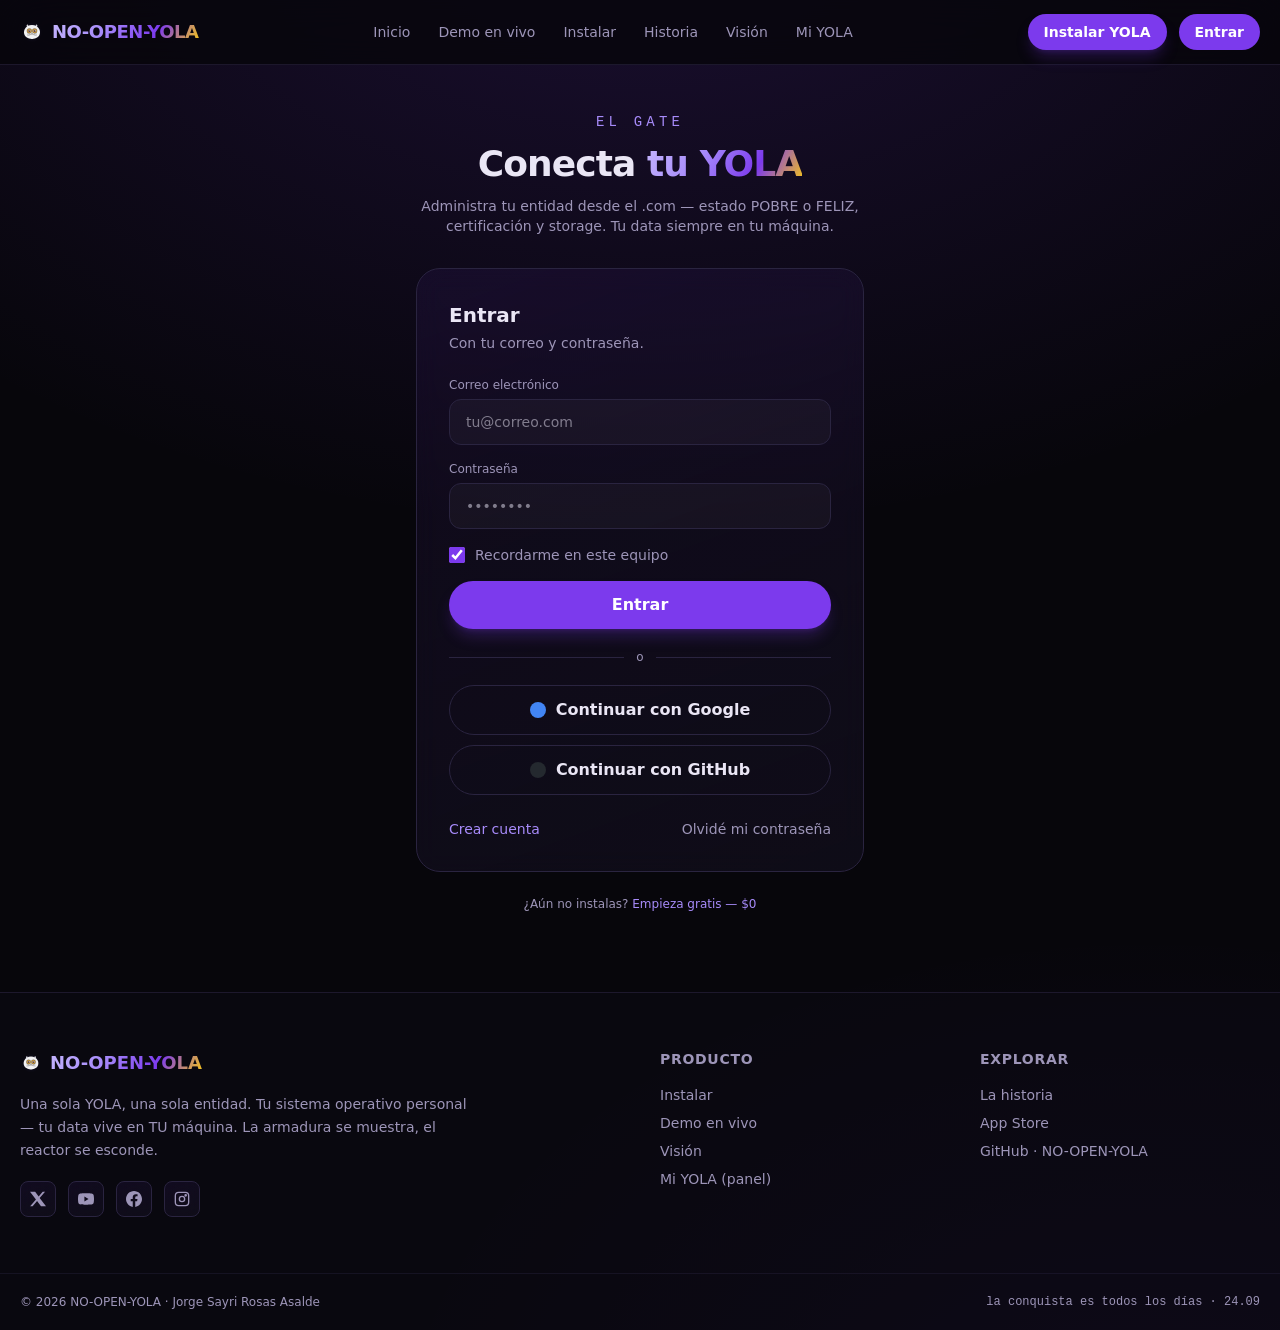
==== commit 20ec9db2: "deploy: 2026-08-17T23:38Z — desde NO-OPEN-YOLA/yola-web" ====
--- a/auth/index.html
+++ b/auth/index.html
@@ -9,4 +9,4 @@
     "description": "Un sistema operativo personal, local-first: tu data vive en TU máquina. Gratis con publicidad, o certificada sin anuncios por $5/mes.",
     "founder": "Jorge Sayri Rosas Asalde"
   }
-  </script><link rel="stylesheet" href="/_astro/Footer.Tc7xfphj.css"></head><body class="bg-void min-h-screen"><header class="fixed top-0 inset-x-0 z-50 border-b border-line/60 bg-bg-void/80 backdrop-blur-xl"><nav class="max-w-7xl mx-auto px-5 h-16 flex items-center justify-between"><a href="/" class="flex items-center gap-2 group"><img src="/favicon.svg" alt="YOLA" width="24" height="24" class="group-hover:rotate-12 transition-transform"><span class="font-display font-bold tracking-tight text-lg"><span class="text-gradient">NO-OPEN-YOLA</span></span></a><div class="hidden md:flex items-center gap-1"><a href="/" class="px-3 py-2 rounded-lg text-sm font-medium transition-colors text-text-dim hover:text-text-main hover:bg-white/5">Inicio</a><a href="/hola-yola" class="px-3 py-2 rounded-lg text-sm font-medium transition-colors text-text-dim hover:text-text-main hover:bg-white/5">Demo en vivo</a><a href="/instalar" class="px-3 py-2 rounded-lg text-sm font-medium transition-colors text-text-dim hover:text-text-main hover:bg-white/5">Instalar</a><a href="/historia" class="px-3 py-2 rounded-lg text-sm font-medium transition-colors text-text-dim hover:text-text-main hover:bg-white/5">Historia</a><a href="/vision" class="px-3 py-2 rounded-lg text-sm font-medium transition-colors text-text-dim hover:text-text-main hover:bg-white/5">Visión</a><a href="/auth" class="px-3 py-2 rounded-lg text-sm font-medium transition-colors text-text-dim hover:text-text-main hover:bg-white/5">Mi YOLA</a></div><div class="flex items-center gap-3"><a href="/instalar" class="hidden sm:inline-flex items-center gap-2 rounded-full bg-violet-yola px-4 py-2 text-sm font-semibold text-white shadow-lg shadow-violet-yola/25 hover:bg-violet-glow transition-colors">Instalar YOLA</a><!-- Área de usuario viva: cambia según sesión (desktop) --><div id="user-area-desktop" class="hidden md:flex items-center gap-2"></div><button id="menu-toggle" class="md:hidden inline-flex items-center justify-center w-10 h-10 rounded-lg border border-line text-text-dim" aria-label="Menú"><svg xmlns="http://www.w3.org/2000/svg" width="20" height="20" viewBox="0 0 24 24" fill="none" stroke="currentColor" stroke-width="2"><path d="M4 6h16M4 12h16M4 18h16"></path></svg></button></div></nav><div id="mobile-menu" class="md:hidden hidden border-t border-line/60 bg-bg-deep/95 backdrop-blur-xl"><div class="px-5 py-3 flex flex-col gap-1"><a href="/" class="px-3 py-2.5 rounded-lg text-sm font-medium text-text-dim hover:text-text-main hover:bg-white/5">Inicio</a><a href="/hola-yola" class="px-3 py-2.5 rounded-lg text-sm font-medium text-text-dim hover:text-text-main hover:bg-white/5">Demo en vivo</a><a href="/instalar" class="px-3 py-2.5 rounded-lg text-sm font-medium text-text-dim hover:text-text-main hover:bg-white/5">Instalar</a><a href="/historia" class="px-3 py-2.5 rounded-lg text-sm font-medium text-text-dim hover:text-text-main hover:bg-white/5">Historia</a><a href="/vision" class="px-3 py-2.5 rounded-lg text-sm font-medium text-text-dim hover:text-text-main hover:bg-white/5">Visión</a><a href="/auth" class="px-3 py-2.5 rounded-lg text-sm font-medium text-text-dim hover:text-text-main hover:bg-white/5">Mi YOLA</a><!-- Área de usuario viva (móvil) --><div id="user-area-mobile" class="flex flex-col gap-1 pt-2 mt-2 border-t border-line/60"></div></div></div></header><script type="module" src="/_astro/Nav.astro_astro_type_script_index_0_lang.C5NNdsh1.js"></script><main class="min-h-[80vh] flex items-center justify-center px-5 pt-28 pb-20"><div class="w-full max-w-md"><div class="text-center mb-8"><div class="font-mono text-sm text-violet-glow uppercase tracking-[0.3em] mb-3">El gate</div><h1 class="font-display font-bold text-3xl sm:text-4xl tracking-tight">Conecta <span class="text-gradient">tu YOLA</span></h1><p class="mt-3 text-text-dim text-sm">Administra tu entidad desde el .com — estado POBRE o FELIZ, certificación y storage. Tu data siempre en tu máquina.</p></div><div class="glass rounded-3xl p-8"><!-- Login --><div id="cardLogin"><h2 class="font-display font-bold text-xl mb-1">Entrar</h2><p class="text-text-dim text-sm mb-6">Con tu correo y contraseña.</p><form id="formLogin" class="flex flex-col gap-4"><div><label for="email" class="block text-xs text-text-dim mb-1.5 font-medium">Correo electrónico</label><input id="email" type="email" placeholder="tu@correo.com" required class="w-full rounded-xl border border-line bg-white/3 px-4 py-3 text-sm text-text-main outline-none focus:border-violet-yola transition-colors"></div><div><label for="password" class="block text-xs text-text-dim mb-1.5 font-medium">Contraseña</label><input id="password" type="password" placeholder="••••••••" required class="w-full rounded-xl border border-line bg-white/3 px-4 py-3 text-sm text-text-main outline-none focus:border-violet-yola transition-colors"></div><label class="flex items-center gap-2.5 text-sm text-text-dim cursor-pointer select-none"><input id="remember" type="checkbox" checked class="w-4 h-4 rounded border-line bg-white/5 accent-violet-yola">Recordarme en este equipo</label><p id="msgLogin" class="hidden text-sm rounded-lg px-3 py-2"></p><button id="btnLogin" type="submit" class="w-full rounded-full bg-violet-yola px-6 py-3 font-semibold text-white shadow-lg shadow-violet-yola/25 hover:bg-violet-glow transition-colors">Entrar</button></form><div class="flex items-center gap-3 my-5"><div class="flex-1 h-px bg-line"></div><span class="text-xs text-text-dim">o</span><div class="flex-1 h-px bg-line"></div></div><!-- Botones OAuth dinámicos: solo los providers habilitados --><div id="oauthButtons" class="flex flex-col gap-2.5"></div><div class="mt-6 flex items-center justify-between text-sm"><button id="linkSignup" class="text-violet-glow hover:underline">Crear cuenta</button><button id="linkReset" class="text-text-dim hover:text-text-main transition-colors">Olvidé mi contraseña</button></div></div><!-- Signup --><div id="cardSignup" class="hidden"><h2 class="font-display font-bold text-xl mb-1">Crear cuenta</h2><p class="text-text-dim text-sm mb-6">Tu YOLA, tu correo, tu control.</p><form id="formSignup" class="flex flex-col gap-4"><div><label for="suEmail" class="block text-xs text-text-dim mb-1.5 font-medium">Correo electrónico</label><input id="suEmail" type="email" placeholder="tu@correo.com" required class="w-full rounded-xl border border-line bg-white/3 px-4 py-3 text-sm text-text-main outline-none focus:border-violet-yola transition-colors"></div><div><label for="suPassword" class="block text-xs text-text-dim mb-1.5 font-medium">Contraseña</label><input id="suPassword" type="password" placeholder="Mínimo 8 caracteres" required class="w-full rounded-xl border border-line bg-white/3 px-4 py-3 text-sm text-text-main outline-none focus:border-violet-yola transition-colors"></div><div><label for="suConfirm" class="block text-xs text-text-dim mb-1.5 font-medium">Repetir contraseña</label><input id="suConfirm" type="password" placeholder="Igual que arriba" required class="w-full rounded-xl border border-line bg-white/3 px-4 py-3 text-sm text-text-main outline-none focus:border-violet-yola transition-colors"></div><p id="msgSignup" class="hidden text-sm rounded-lg px-3 py-2"></p><button id="btnSignup" type="submit" class="w-full rounded-full bg-violet-yola px-6 py-3 font-semibold text-white shadow-lg shadow-violet-yola/25 hover:bg-violet-glow transition-colors">Crear cuenta</button></form><div class="mt-5 text-sm"><button id="btnBackVerify" class="text-text-dim hover:text-text-main transition-colors">← Volver</button></div></div><!-- Verificar correo --><div id="cardVerify" class="hidden"><h2 class="font-display font-bold text-xl mb-1">Revisa tu correo</h2><p class="text-text-dim text-sm mb-6">Te enviamos un enlace de confirmación. Ábrelo y vuelve para entrar.</p><button id="btnBackVerify2" onclick="window.location.href='/auth'" class="w-full rounded-full border border-line px-6 py-3 font-semibold text-text-main hover:border-violet-glow/60 transition-colors">Ya lo confirmé — entrar</button></div><!-- Reset --><div id="cardReset" class="hidden"><h2 class="font-display font-bold text-xl mb-1">Recuperar acceso</h2><p class="text-text-dim text-sm mb-6">Te enviamos un enlace para cambiar tu contraseña.</p><form id="formReset" class="flex flex-col gap-4"><div><label for="reEmail" class="block text-xs text-text-dim mb-1.5 font-medium">Correo electrónico</label><input id="reEmail" type="email" placeholder="tu@correo.com" required class="w-full rounded-xl border border-line bg-white/3 px-4 py-3 text-sm text-text-main outline-none focus:border-violet-yola transition-colors"></div><p id="msgReset" class="hidden text-sm rounded-lg px-3 py-2"></p><button id="btnReset" type="submit" class="w-full rounded-full bg-violet-yola px-6 py-3 font-semibold text-white shadow-lg shadow-violet-yola/25 hover:bg-violet-glow transition-colors">Enviar enlace</button></form><div class="mt-5 text-sm"><button id="linkBackReset" class="text-text-dim hover:text-text-main transition-colors">← Volver a entrar</button></div></div><!-- Nueva contraseña (flujo de recovery: el enlace trae el token) --><div id="cardNewPassword" class="hidden"><h2 class="font-display font-bold text-xl mb-1">Nueva contraseña</h2><p class="text-text-dim text-sm mb-6">Tu enlace de recuperación es válido. Elige una nueva.</p><form id="formNewPassword" class="flex flex-col gap-4"><div><label for="npPassword" class="block text-xs text-text-dim mb-1.5 font-medium">Nueva contraseña</label><input id="npPassword" type="password" placeholder="Mínimo 8 caracteres" required class="w-full rounded-xl border border-line bg-white/3 px-4 py-3 text-sm text-text-main outline-none focus:border-violet-yola transition-colors"></div><div><label for="npConfirm" class="block text-xs text-text-dim mb-1.5 font-medium">Repetir contraseña</label><input id="npConfirm" type="password" placeholder="Igual que arriba" required class="w-full rounded-xl border border-line bg-white/3 px-4 py-3 text-sm text-text-main outline-none focus:border-violet-yola transition-colors"></div><p id="msgNewPassword" class="hidden text-sm rounded-lg px-3 py-2"></p><button id="btnNewPassword" type="submit" class="w-full rounded-full bg-violet-yola px-6 py-3 font-semibold text-white shadow-lg shadow-violet-yola/25 hover:bg-violet-glow transition-colors">Guardar nueva contraseña</button></form></div></div><p class="mt-6 text-center text-xs text-text-dim">¿Aún no instalas? <a href="/instalar" class="text-violet-glow hover:underline">Empieza gratis — $0</a></p></div></main><footer class="border-t border-line/60 bg-bg-deep/50"><div class="max-w-7xl mx-auto px-5 py-14 grid gap-10 md:grid-cols-4"><div class="md:col-span-2"><div class="flex items-center gap-2 mb-4"><img src="/favicon.svg" alt="YOLA" width="22" height="22"><span class="font-display font-bold text-lg"><span class="text-gradient">NO-OPEN-YOLA</span></span></div><p class="text-text-dim text-sm leading-relaxed max-w-md">Una sola YOLA, una sola entidad. Tu sistema operativo personal — tu data vive en TU máquina. La armadura se muestra, el reactor se esconde.</p><div class="flex gap-3 mt-5"><a href="https://x.com/DevSayri" target="_blank" rel="noopener" class="w-9 h-9 rounded-lg glass glass-hover flex items-center justify-center text-text-dim hover:text-text-main" aria-label="X"><svg xmlns="http://www.w3.org/2000/svg" width="16" height="16" viewBox="0 0 24 24" fill="currentColor"><path d="M18.9 1.2h3.7l-8.1 9.3L24 22.8h-7.5l-5.9-7.7-6.7 7.7H.2l8.7-9.9L0 1.2h7.7l5.3 7 6-7z"></path></svg></a><a href="https://www.youtube.com/@sayridev_miaw" target="_blank" rel="noopener" class="w-9 h-9 rounded-lg glass glass-hover flex items-center justify-center text-text-dim hover:text-text-main" aria-label="YouTube"><svg xmlns="http://www.w3.org/2000/svg" width="16" height="16" viewBox="0 0 24 24" fill="currentColor"><path d="M23.5 6.2a3 3 0 0 0-2.1-2.1C19.5 3.5 12 3.5 12 3.5s-7.5 0-9.4.6A3 3 0 0 0 .5 6.2 31.3 31.3 0 0 0 0 12a31.3 31.3 0 0 0 .5 5.8 3 3 0 0 0 2.1 2.1c1.9.6 9.4.6 9.4.6s7.5 0 9.4-.6a3 3 0 0 0 2.1-2.1A31.3 31.3 0 0 0 24 12a31.3 31.3 0 0 0-.5-5.8zM9.6 15.6V8.4L15.8 12l-6.2 3.6z"></path></svg></a><a href="https://www.facebook.com/sayridev/" target="_blank" rel="noopener" class="w-9 h-9 rounded-lg glass glass-hover flex items-center justify-center text-text-dim hover:text-text-main" aria-label="Facebook"><svg xmlns="http://www.w3.org/2000/svg" width="16" height="16" viewBox="0 0 24 24" fill="currentColor"><path d="M24 12.073c0-6.627-5.373-12-12-12s-12 5.373-12 12c0 5.99 4.388 10.954 10.125 11.854v-8.385H7.078v-3.47h3.047V9.43c0-3.007 1.792-4.669 4.533-4.669 1.312 0 2.686.235 2.686.235v2.953H15.83c-1.491 0-1.956.925-1.956 1.874v2.25h3.328l-.532 3.47h-2.796v8.385C19.612 23.027 24 18.062 24 12.073z"></path></svg></a><a href="https://www.instagram.com/sayrirosasasalde/" target="_blank" rel="noopener" class="w-9 h-9 rounded-lg glass glass-hover flex items-center justify-center text-text-dim hover:text-text-main" aria-label="Instagram"><svg xmlns="http://www.w3.org/2000/svg" width="16" height="16" viewBox="0 0 24 24" fill="none" stroke="currentColor" stroke-width="2"><rect x="2" y="2" width="20" height="20" rx="5"></rect><circle cx="12" cy="12" r="4"></circle><circle cx="17.5" cy="6.5" r="1" fill="currentColor"></circle></svg></a></div></div><div><h4 class="font-display font-semibold text-sm uppercase tracking-wider text-text-dim mb-4">Producto</h4><div class="flex flex-col gap-2 text-sm"><a href="/instalar" class="text-text-dim hover:text-violet-glow transition-colors">Instalar</a><a href="/hola-yola" class="text-text-dim hover:text-violet-glow transition-colors">Demo en vivo</a><a href="/vision" class="text-text-dim hover:text-violet-glow transition-colors">Visión</a><a href="/auth" class="text-text-dim hover:text-violet-glow transition-colors">Mi YOLA (panel)</a></div></div><div><h4 class="font-display font-semibold text-sm uppercase tracking-wider text-text-dim mb-4">Explorar</h4><div class="flex flex-col gap-2 text-sm"><a href="/historia" class="text-text-dim hover:text-violet-glow transition-colors">La historia</a><a href="/instalar#appstore" class="text-text-dim hover:text-violet-glow transition-colors">App Store</a><a href="https://github.com/NO-OPEN-YOLA" target="_blank" rel="noopener" class="text-text-dim hover:text-violet-glow transition-colors">GitHub · NO-OPEN-YOLA</a></div></div></div><div class="border-t border-line/40"><div class="max-w-7xl mx-auto px-5 py-5 flex flex-col sm:flex-row items-center justify-between gap-2 text-xs text-text-dim"><span>© 2026 NO-OPEN-YOLA · Jorge Sayri Rosas Asalde</span><span class="font-mono">la conquista es todos los días · 24.09</span></div></div></footer><script type="module" src="/_astro/auth.astro_astro_type_script_index_0_lang.BEmE0VDD.js"></script></body></html>+  </script><link rel="stylesheet" href="/_astro/Footer.B-6wRdDA.css"></head><body class="bg-void min-h-screen"><header class="fixed top-0 inset-x-0 z-50 border-b border-line/60 bg-bg-void/80 backdrop-blur-xl"><nav class="max-w-7xl mx-auto px-5 h-16 flex items-center justify-between"><a href="/" class="flex items-center gap-2 group"><img src="/favicon.svg" alt="YOLA" width="24" height="24" class="group-hover:rotate-12 transition-transform"><span class="font-display font-bold tracking-tight text-lg"><span class="text-gradient">NO-OPEN-YOLA</span></span></a><div class="hidden md:flex items-center gap-1"><a href="/" class="px-3 py-2 rounded-lg text-sm font-medium transition-colors text-text-dim hover:text-text-main hover:bg-white/5">Inicio</a><a href="/hola-yola" class="px-3 py-2 rounded-lg text-sm font-medium transition-colors text-text-dim hover:text-text-main hover:bg-white/5">Demo en vivo</a><a href="/instalar" class="px-3 py-2 rounded-lg text-sm font-medium transition-colors text-text-dim hover:text-text-main hover:bg-white/5">Instalar</a><a href="/historia" class="px-3 py-2 rounded-lg text-sm font-medium transition-colors text-text-dim hover:text-text-main hover:bg-white/5">Historia</a><a href="/vision" class="px-3 py-2 rounded-lg text-sm font-medium transition-colors text-text-dim hover:text-text-main hover:bg-white/5">Visión</a><a href="/auth" class="px-3 py-2 rounded-lg text-sm font-medium transition-colors text-text-dim hover:text-text-main hover:bg-white/5">Mi YOLA</a></div><div class="flex items-center gap-3"><a href="/instalar" class="hidden sm:inline-flex items-center gap-2 rounded-full bg-violet-yola px-4 py-2 text-sm font-semibold text-white shadow-lg shadow-violet-yola/25 hover:bg-violet-glow transition-colors">Instalar YOLA</a><!-- Área de usuario viva: cambia según sesión (desktop) --><div id="user-area-desktop" class="hidden md:flex items-center gap-2"></div><button id="menu-toggle" class="md:hidden inline-flex items-center justify-center w-10 h-10 rounded-lg border border-line text-text-dim" aria-label="Menú"><svg xmlns="http://www.w3.org/2000/svg" width="20" height="20" viewBox="0 0 24 24" fill="none" stroke="currentColor" stroke-width="2"><path d="M4 6h16M4 12h16M4 18h16"></path></svg></button></div></nav><div id="mobile-menu" class="md:hidden hidden border-t border-line/60 bg-bg-deep/95 backdrop-blur-xl"><div class="px-5 py-3 flex flex-col gap-1"><a href="/" class="px-3 py-2.5 rounded-lg text-sm font-medium text-text-dim hover:text-text-main hover:bg-white/5">Inicio</a><a href="/hola-yola" class="px-3 py-2.5 rounded-lg text-sm font-medium text-text-dim hover:text-text-main hover:bg-white/5">Demo en vivo</a><a href="/instalar" class="px-3 py-2.5 rounded-lg text-sm font-medium text-text-dim hover:text-text-main hover:bg-white/5">Instalar</a><a href="/historia" class="px-3 py-2.5 rounded-lg text-sm font-medium text-text-dim hover:text-text-main hover:bg-white/5">Historia</a><a href="/vision" class="px-3 py-2.5 rounded-lg text-sm font-medium text-text-dim hover:text-text-main hover:bg-white/5">Visión</a><a href="/auth" class="px-3 py-2.5 rounded-lg text-sm font-medium text-text-dim hover:text-text-main hover:bg-white/5">Mi YOLA</a><!-- Área de usuario viva (móvil) --><div id="user-area-mobile" class="flex flex-col gap-1 pt-2 mt-2 border-t border-line/60"></div></div></div></header><script type="module" src="/_astro/Nav.astro_astro_type_script_index_0_lang.CLlUoSNN.js"></script><main class="min-h-[80vh] flex items-center justify-center px-5 pt-28 pb-20"><div class="w-full max-w-md"><div class="text-center mb-8"><div class="font-mono text-sm text-violet-glow uppercase tracking-[0.3em] mb-3">El gate</div><h1 class="font-display font-bold text-3xl sm:text-4xl tracking-tight">Conecta <span class="text-gradient">tu YOLA</span></h1><p class="mt-3 text-text-dim text-sm">Administra tu entidad desde el .com — estado POBRE o FELIZ, certificación y storage. Tu data siempre en tu máquina.</p></div><div class="glass rounded-3xl p-8"><!-- Login --><div id="cardLogin"><h2 class="font-display font-bold text-xl mb-1">Entrar</h2><p class="text-text-dim text-sm mb-6">Con tu correo y contraseña.</p><form id="formLogin" class="flex flex-col gap-4"><div><label for="email" class="block text-xs text-text-dim mb-1.5 font-medium">Correo electrónico</label><input id="email" type="email" placeholder="tu@correo.com" required class="w-full rounded-xl border border-line bg-white/3 px-4 py-3 text-sm text-text-main outline-none focus:border-violet-yola transition-colors"></div><div><label for="password" class="block text-xs text-text-dim mb-1.5 font-medium">Contraseña</label><input id="password" type="password" placeholder="••••••••" required class="w-full rounded-xl border border-line bg-white/3 px-4 py-3 text-sm text-text-main outline-none focus:border-violet-yola transition-colors"></div><label class="flex items-center gap-2.5 text-sm text-text-dim cursor-pointer select-none"><input id="remember" type="checkbox" checked class="w-4 h-4 rounded border-line bg-white/5 accent-violet-yola">Recordarme en este equipo</label><p id="msgLogin" class="hidden text-sm rounded-lg px-3 py-2"></p><button id="btnLogin" type="submit" class="w-full rounded-full bg-violet-yola px-6 py-3 font-semibold text-white shadow-lg shadow-violet-yola/25 hover:bg-violet-glow transition-colors">Entrar</button></form><div class="flex items-center gap-3 my-5"><div class="flex-1 h-px bg-line"></div><span class="text-xs text-text-dim">o</span><div class="flex-1 h-px bg-line"></div></div><!-- Botones OAuth dinámicos: solo los providers habilitados --><div id="oauthButtons" class="flex flex-col gap-2.5"></div><div class="mt-6 flex items-center justify-between text-sm"><button id="linkSignup" class="text-violet-glow hover:underline">Crear cuenta</button><button id="linkReset" class="text-text-dim hover:text-text-main transition-colors">Olvidé mi contraseña</button></div></div><!-- Signup --><div id="cardSignup" class="hidden"><h2 class="font-display font-bold text-xl mb-1">Crear cuenta</h2><p class="text-text-dim text-sm mb-6">Tu YOLA, tu correo, tu control.</p><form id="formSignup" class="flex flex-col gap-4"><div><label for="suEmail" class="block text-xs text-text-dim mb-1.5 font-medium">Correo electrónico</label><input id="suEmail" type="email" placeholder="tu@correo.com" required class="w-full rounded-xl border border-line bg-white/3 px-4 py-3 text-sm text-text-main outline-none focus:border-violet-yola transition-colors"></div><div><label for="suPassword" class="block text-xs text-text-dim mb-1.5 font-medium">Contraseña</label><input id="suPassword" type="password" placeholder="Mínimo 8 caracteres" required class="w-full rounded-xl border border-line bg-white/3 px-4 py-3 text-sm text-text-main outline-none focus:border-violet-yola transition-colors"></div><div><label for="suConfirm" class="block text-xs text-text-dim mb-1.5 font-medium">Repetir contraseña</label><input id="suConfirm" type="password" placeholder="Igual que arriba" required class="w-full rounded-xl border border-line bg-white/3 px-4 py-3 text-sm text-text-main outline-none focus:border-violet-yola transition-colors"></div><p id="msgSignup" class="hidden text-sm rounded-lg px-3 py-2"></p><button id="btnSignup" type="submit" class="w-full rounded-full bg-violet-yola px-6 py-3 font-semibold text-white shadow-lg shadow-violet-yola/25 hover:bg-violet-glow transition-colors">Crear cuenta</button></form><div class="mt-5 text-sm"><button id="btnBackVerify" class="text-text-dim hover:text-text-main transition-colors">← Volver</button></div></div><!-- Verificar correo --><div id="cardVerify" class="hidden"><h2 class="font-display font-bold text-xl mb-1">Revisa tu correo</h2><p class="text-text-dim text-sm mb-6">Te enviamos un enlace de confirmación. Ábrelo y vuelve para entrar.</p><button id="btnBackVerify2" onclick="window.location.href='/auth'" class="w-full rounded-full border border-line px-6 py-3 font-semibold text-text-main hover:border-violet-glow/60 transition-colors">Ya lo confirmé — entrar</button></div><!-- Reset --><div id="cardReset" class="hidden"><h2 class="font-display font-bold text-xl mb-1">Recuperar acceso</h2><p class="text-text-dim text-sm mb-6">Te enviamos un enlace para cambiar tu contraseña.</p><form id="formReset" class="flex flex-col gap-4"><div><label for="reEmail" class="block text-xs text-text-dim mb-1.5 font-medium">Correo electrónico</label><input id="reEmail" type="email" placeholder="tu@correo.com" required class="w-full rounded-xl border border-line bg-white/3 px-4 py-3 text-sm text-text-main outline-none focus:border-violet-yola transition-colors"></div><p id="msgReset" class="hidden text-sm rounded-lg px-3 py-2"></p><button id="btnReset" type="submit" class="w-full rounded-full bg-violet-yola px-6 py-3 font-semibold text-white shadow-lg shadow-violet-yola/25 hover:bg-violet-glow transition-colors">Enviar enlace</button></form><div class="mt-5 text-sm"><button id="linkBackReset" class="text-text-dim hover:text-text-main transition-colors">← Volver a entrar</button></div></div><!-- Nueva contraseña (flujo de recovery: el enlace trae el token) --><div id="cardNewPassword" class="hidden"><h2 class="font-display font-bold text-xl mb-1">Nueva contraseña</h2><p class="text-text-dim text-sm mb-6">Tu enlace de recuperación es válido. Elige una nueva.</p><form id="formNewPassword" class="flex flex-col gap-4"><div><label for="npPassword" class="block text-xs text-text-dim mb-1.5 font-medium">Nueva contraseña</label><input id="npPassword" type="password" placeholder="Mínimo 8 caracteres" required class="w-full rounded-xl border border-line bg-white/3 px-4 py-3 text-sm text-text-main outline-none focus:border-violet-yola transition-colors"></div><div><label for="npConfirm" class="block text-xs text-text-dim mb-1.5 font-medium">Repetir contraseña</label><input id="npConfirm" type="password" placeholder="Igual que arriba" required class="w-full rounded-xl border border-line bg-white/3 px-4 py-3 text-sm text-text-main outline-none focus:border-violet-yola transition-colors"></div><p id="msgNewPassword" class="hidden text-sm rounded-lg px-3 py-2"></p><button id="btnNewPassword" type="submit" class="w-full rounded-full bg-violet-yola px-6 py-3 font-semibold text-white shadow-lg shadow-violet-yola/25 hover:bg-violet-glow transition-colors">Guardar nueva contraseña</button></form></div></div><p class="mt-6 text-center text-xs text-text-dim">¿Aún no instalas? <a href="/instalar" class="text-violet-glow hover:underline">Empieza gratis — $0</a></p></div></main><footer class="border-t border-line/60 bg-bg-deep/50"><div class="max-w-7xl mx-auto px-5 py-14 grid gap-10 md:grid-cols-4"><div class="md:col-span-2"><div class="flex items-center gap-2 mb-4"><img src="/favicon.svg" alt="YOLA" width="22" height="22"><span class="font-display font-bold text-lg"><span class="text-gradient">NO-OPEN-YOLA</span></span></div><p class="text-text-dim text-sm leading-relaxed max-w-md">Una sola YOLA, una sola entidad. Tu sistema operativo personal — tu data vive en TU máquina. La armadura se muestra, el reactor se esconde.</p><div class="flex gap-3 mt-5"><a href="https://x.com/DevSayri" target="_blank" rel="noopener" class="w-9 h-9 rounded-lg glass glass-hover flex items-center justify-center text-text-dim hover:text-text-main" aria-label="X"><svg xmlns="http://www.w3.org/2000/svg" width="16" height="16" viewBox="0 0 24 24" fill="currentColor"><path d="M18.9 1.2h3.7l-8.1 9.3L24 22.8h-7.5l-5.9-7.7-6.7 7.7H.2l8.7-9.9L0 1.2h7.7l5.3 7 6-7z"></path></svg></a><a href="https://www.youtube.com/@sayridev_miaw" target="_blank" rel="noopener" class="w-9 h-9 rounded-lg glass glass-hover flex items-center justify-center text-text-dim hover:text-text-main" aria-label="YouTube"><svg xmlns="http://www.w3.org/2000/svg" width="16" height="16" viewBox="0 0 24 24" fill="currentColor"><path d="M23.5 6.2a3 3 0 0 0-2.1-2.1C19.5 3.5 12 3.5 12 3.5s-7.5 0-9.4.6A3 3 0 0 0 .5 6.2 31.3 31.3 0 0 0 0 12a31.3 31.3 0 0 0 .5 5.8 3 3 0 0 0 2.1 2.1c1.9.6 9.4.6 9.4.6s7.5 0 9.4-.6a3 3 0 0 0 2.1-2.1A31.3 31.3 0 0 0 24 12a31.3 31.3 0 0 0-.5-5.8zM9.6 15.6V8.4L15.8 12l-6.2 3.6z"></path></svg></a><a href="https://www.facebook.com/sayridev/" target="_blank" rel="noopener" class="w-9 h-9 rounded-lg glass glass-hover flex items-center justify-center text-text-dim hover:text-text-main" aria-label="Facebook"><svg xmlns="http://www.w3.org/2000/svg" width="16" height="16" viewBox="0 0 24 24" fill="currentColor"><path d="M24 12.073c0-6.627-5.373-12-12-12s-12 5.373-12 12c0 5.99 4.388 10.954 10.125 11.854v-8.385H7.078v-3.47h3.047V9.43c0-3.007 1.792-4.669 4.533-4.669 1.312 0 2.686.235 2.686.235v2.953H15.83c-1.491 0-1.956.925-1.956 1.874v2.25h3.328l-.532 3.47h-2.796v8.385C19.612 23.027 24 18.062 24 12.073z"></path></svg></a><a href="https://www.instagram.com/sayrirosasasalde/" target="_blank" rel="noopener" class="w-9 h-9 rounded-lg glass glass-hover flex items-center justify-center text-text-dim hover:text-text-main" aria-label="Instagram"><svg xmlns="http://www.w3.org/2000/svg" width="16" height="16" viewBox="0 0 24 24" fill="none" stroke="currentColor" stroke-width="2"><rect x="2" y="2" width="20" height="20" rx="5"></rect><circle cx="12" cy="12" r="4"></circle><circle cx="17.5" cy="6.5" r="1" fill="currentColor"></circle></svg></a></div></div><div><h4 class="font-display font-semibold text-sm uppercase tracking-wider text-text-dim mb-4">Producto</h4><div class="flex flex-col gap-2 text-sm"><a href="/instalar" class="text-text-dim hover:text-violet-glow transition-colors">Instalar</a><a href="/hola-yola" class="text-text-dim hover:text-violet-glow transition-colors">Demo en vivo</a><a href="/vision" class="text-text-dim hover:text-violet-glow transition-colors">Visión</a><a href="/auth" class="text-text-dim hover:text-violet-glow transition-colors">Mi YOLA (panel)</a></div></div><div><h4 class="font-display font-semibold text-sm uppercase tracking-wider text-text-dim mb-4">Explorar</h4><div class="flex flex-col gap-2 text-sm"><a href="/historia" class="text-text-dim hover:text-violet-glow transition-colors">La historia</a><a href="/instalar#appstore" class="text-text-dim hover:text-violet-glow transition-colors">App Store</a><a href="https://github.com/NO-OPEN-YOLA" target="_blank" rel="noopener" class="text-text-dim hover:text-violet-glow transition-colors">GitHub · NO-OPEN-YOLA</a></div></div></div><div class="border-t border-line/40"><div class="max-w-7xl mx-auto px-5 py-5 flex flex-col sm:flex-row items-center justify-between gap-2 text-xs text-text-dim"><span>© 2026 NO-OPEN-YOLA · Jorge Sayri Rosas Asalde</span><span class="font-mono">la conquista es todos los días · 24.09</span></div></div></footer><script type="module" src="/_astro/auth.astro_astro_type_script_index_0_lang.De1oLEKk.js"></script></body></html>
--- a/_astro/Footer.B-6wRdDA.css
+++ b/_astro/Footer.B-6wRdDA.css
@@ -0,0 +1,2 @@
+/*! tailwindcss v4.3.3 | MIT License | https://tailwindcss.com */
+@layer properties{@supports (((-webkit-hyphens:none)) and (not (margin-trim:inline))) or ((-moz-orient:inline) and (not (color:rgb(from red r g b)))){*,:before,:after,::backdrop{--tw-translate-x:0;--tw-translate-y:0;--tw-translate-z:0;--tw-rotate-x:initial;--tw-rotate-y:initial;--tw-rotate-z:initial;--tw-skew-x:initial;--tw-skew-y:initial;--tw-space-y-reverse:0;--tw-border-style:solid;--tw-gradient-position:initial;--tw-gradient-from:#0000;--tw-gradient-via:#0000;--tw-gradient-to:#0000;--tw-gradient-stops:initial;--tw-gradient-via-stops:initial;--tw-gradient-from-position:0%;--tw-gradient-via-position:50%;--tw-gradient-to-position:100%;--tw-leading:initial;--tw-font-weight:initial;--tw-tracking:initial;--tw-shadow:0 0 #0000;--tw-shadow-color:initial;--tw-shadow-alpha:100%;--tw-inset-shadow:0 0 #0000;--tw-inset-shadow-color:initial;--tw-inset-shadow-alpha:100%;--tw-ring-color:initial;--tw-ring-shadow:0 0 #0000;--tw-inset-ring-color:initial;--tw-inset-ring-shadow:0 0 #0000;--tw-ring-inset:initial;--tw-ring-offset-width:0px;--tw-ring-offset-color:#fff;--tw-ring-offset-shadow:0 0 #0000;--tw-outline-style:solid;--tw-blur:initial;--tw-brightness:initial;--tw-contrast:initial;--tw-grayscale:initial;--tw-hue-rotate:initial;--tw-invert:initial;--tw-opacity:initial;--tw-saturate:initial;--tw-sepia:initial;--tw-drop-shadow:initial;--tw-drop-shadow-color:initial;--tw-drop-shadow-alpha:100%;--tw-drop-shadow-size:initial;--tw-backdrop-blur:initial;--tw-backdrop-brightness:initial;--tw-backdrop-contrast:initial;--tw-backdrop-grayscale:initial;--tw-backdrop-hue-rotate:initial;--tw-backdrop-invert:initial;--tw-backdrop-opacity:initial;--tw-backdrop-saturate:initial;--tw-backdrop-sepia:initial;--tw-ease:initial}}}@layer theme{:root,:host{--font-sans:-apple-system, BlinkMacSystemFont, "Segoe UI", Roboto, "Helvetica Neue", "Noto Sans", Arial, sans-serif, "Apple Color Emoji", "Segoe UI Emoji", "Segoe UI Symbol", "Noto Color Emoji";--font-mono:"JetBrains Mono", "Cascadia Code", monospace;--color-red-400:oklch(70.4% .191 22.216);--color-red-500:oklch(63.7% .237 25.331);--color-yellow-500:oklch(79.5% .184 86.047);--color-green-400:oklch(79.2% .209 151.711);--color-green-500:oklch(72.3% .219 149.579);--color-green-600:oklch(62.7% .194 149.214);--color-white:#fff;--spacing:.25rem;--container-md:28rem;--container-xl:36rem;--container-2xl:42rem;--container-3xl:48rem;--container-4xl:56rem;--container-5xl:64rem;--container-6xl:72rem;--container-7xl:80rem;--text-xs:.75rem;--text-xs--line-height:calc(1 / .75);--text-sm:.875rem;--text-sm--line-height:calc(1.25 / .875);--text-base:1rem;--text-base--line-height:calc(1.5 / 1);--text-lg:1.125rem;--text-lg--line-height:calc(1.75 / 1.125);--text-xl:1.25rem;--text-xl--line-height:calc(1.75 / 1.25);--text-2xl:1.5rem;--text-2xl--line-height:calc(2 / 1.5);--text-3xl:1.875rem;--text-3xl--line-height:calc(2.25 / 1.875);--text-4xl:2.25rem;--text-4xl--line-height:calc(2.5 / 2.25);--text-5xl:3rem;--text-5xl--line-height:1;--text-6xl:3.75rem;--text-6xl--line-height:1;--text-7xl:4.5rem;--text-7xl--line-height:1;--font-weight-medium:500;--font-weight-semibold:600;--font-weight-bold:700;--tracking-tight:-.025em;--tracking-wider:.05em;--tracking-widest:.1em;--leading-snug:1.375;--leading-relaxed:1.625;--radius-sm:.25rem;--radius-lg:.5rem;--radius-xl:.75rem;--radius-2xl:1rem;--radius-3xl:1.5rem;--ease-out:cubic-bezier(0, 0, .2, 1);--ease-in-out:cubic-bezier(.4, 0, .2, 1);--animate-spin:spin 1s linear infinite;--animate-pulse:pulse 2s cubic-bezier(.4, 0, .6, 1) infinite;--blur-xl:24px;--blur-2xl:40px;--aspect-video:16 / 9;--default-transition-duration:.15s;--default-transition-timing-function:cubic-bezier(.4, 0, .2, 1);--default-font-family:var(--font-sans);--default-mono-font-family:var(--font-mono);--color-violet-yola:#7c3aed;--color-violet-glow:#a78bfa;--color-bg-void:#07060b;--color-bg-deep:#0d0b14;--color-line:#2a2440;--color-text-main:#eae6f5;--color-text-dim:#9d95b8;--font-display:"Space Grotesk", "Segoe UI", system-ui, sans-serif;--font-body:"Inter", "Segoe UI", system-ui, sans-serif}}@layer base{*,:after,:before,::backdrop{box-sizing:border-box;border:0 solid;margin:0;padding:0}::file-selector-button{box-sizing:border-box;border:0 solid;margin:0;padding:0}html,:host{-webkit-text-size-adjust:100%;tab-size:4;line-height:1.5;font-family:var(--default-font-family,-apple-system, BlinkMacSystemFont, "Segoe UI", Roboto, "Helvetica Neue", "Noto Sans", Arial, sans-serif, "Apple Color Emoji", "Segoe UI Emoji", "Segoe UI Symbol", "Noto Color Emoji");font-feature-settings:var(--default-font-feature-settings,normal);font-variation-settings:var(--default-font-variation-settings,normal);-webkit-tap-highlight-color:transparent}hr{height:0;color:inherit;border-top-width:1px}abbr:where([title]){text-decoration:underline dotted}h1,h2,h3,h4,h5,h6{font-size:inherit;font-weight:inherit}a{color:inherit;-webkit-text-decoration:inherit;-webkit-text-decoration:inherit;-webkit-text-decoration:inherit;text-decoration:inherit}b,strong{font-weight:bolder}code,kbd,samp,pre{font-family:var(--default-mono-font-family,ui-monospace, SFMono-Regular, Menlo, Monaco, Consolas, "Liberation Mono", "Courier New", monospace);font-feature-settings:var(--default-mono-font-feature-settings,normal);font-variation-settings:var(--default-mono-font-variation-settings,normal);font-size:1em}small{font-size:80%}sub,sup{vertical-align:baseline;font-size:75%;line-height:0;position:relative}sub{bottom:-.25em}sup{top:-.5em}table{text-indent:0;border-color:inherit;border-collapse:collapse}:-moz-focusring:where(:not(iframe)){outline:auto}progress{vertical-align:baseline}summary{display:list-item}ol,ul,menu{list-style:none}img,svg,video,canvas,audio,iframe,embed,object{vertical-align:middle;display:block}img,video{max-width:100%;height:auto}button,input,select,optgroup,textarea{font:inherit;font-feature-settings:inherit;font-variation-settings:inherit;letter-spacing:inherit;color:inherit;opacity:1;background-color:#0000;border-radius:0}::file-selector-button{font:inherit;font-feature-settings:inherit;font-variation-settings:inherit;letter-spacing:inherit;color:inherit;opacity:1;background-color:#0000;border-radius:0}:where(select:is([multiple],[size])) optgroup{font-weight:bolder}:where(select:is([multiple],[size])) optgroup option{padding-inline-start:20px}::file-selector-button{margin-inline-end:4px}::placeholder{opacity:1}@supports (not ((-webkit-appearance:-apple-pay-button))) or (contain-intrinsic-size:1px){::placeholder{color:currentColor}@supports (color:color-mix(in lab, red, red)){::placeholder{color:color-mix(in oklab, currentcolor 50%, transparent)}}}textarea{resize:vertical}::-webkit-search-decoration{-webkit-appearance:none}::-webkit-date-and-time-value{min-height:1lh;text-align:inherit}::-webkit-datetime-edit{display:inline-flex}::-webkit-datetime-edit-fields-wrapper{padding:0}::-webkit-datetime-edit{padding-block:0}::-webkit-datetime-edit-year-field{padding-block:0}::-webkit-datetime-edit-month-field{padding-block:0}::-webkit-datetime-edit-day-field{padding-block:0}::-webkit-datetime-edit-hour-field{padding-block:0}::-webkit-datetime-edit-minute-field{padding-block:0}::-webkit-datetime-edit-second-field{padding-block:0}::-webkit-datetime-edit-millisecond-field{padding-block:0}::-webkit-datetime-edit-meridiem-field{padding-block:0}::-webkit-calendar-picker-indicator{line-height:1}:-moz-ui-invalid{box-shadow:none}button,input:where([type=button],[type=reset],[type=submit]){appearance:button}::file-selector-button{appearance:button}::-webkit-inner-spin-button{height:auto}::-webkit-outer-spin-button{height:auto}[hidden]:where(:not([hidden=until-found])){display:none!important}}@layer components;@layer utilities{.visible{visibility:visible}.absolute{position:absolute}.fixed{position:fixed}.relative{position:relative}.-inset-4{inset:calc(var(--spacing) * -4)}.inset-0{inset:0}.inset-x-0{inset-inline:0}.-top-3{top:calc(var(--spacing) * -3)}.-top-40{top:calc(var(--spacing) * -40)}.top-0{top:0}.-left-\[41px\]{left:-41px}.left-1\/2{left:50%}.z-50{z-index:50}.mx-auto{margin-inline:auto}.my-5{margin-block:calc(var(--spacing) * 5)}.mt-0\.5{margin-top:calc(var(--spacing) * .5)}.mt-1{margin-top:var(--spacing)}.mt-2{margin-top:calc(var(--spacing) * 2)}.mt-3{margin-top:calc(var(--spacing) * 3)}.mt-4{margin-top:calc(var(--spacing) * 4)}.mt-5{margin-top:calc(var(--spacing) * 5)}.mt-6{margin-top:calc(var(--spacing) * 6)}.mt-7{margin-top:calc(var(--spacing) * 7)}.mt-8{margin-top:calc(var(--spacing) * 8)}.mt-10{margin-top:calc(var(--spacing) * 10)}.mt-12{margin-top:calc(var(--spacing) * 12)}.mt-16{margin-top:calc(var(--spacing) * 16)}.mt-20{margin-top:calc(var(--spacing) * 20)}.mb-1{margin-bottom:var(--spacing)}.mb-1\.5{margin-bottom:calc(var(--spacing) * 1.5)}.mb-2{margin-bottom:calc(var(--spacing) * 2)}.mb-3{margin-bottom:calc(var(--spacing) * 3)}.mb-4{margin-bottom:calc(var(--spacing) * 4)}.mb-5{margin-bottom:calc(var(--spacing) * 5)}.mb-6{margin-bottom:calc(var(--spacing) * 6)}.mb-8{margin-bottom:calc(var(--spacing) * 8)}.mb-10{margin-bottom:calc(var(--spacing) * 10)}.mb-14{margin-bottom:calc(var(--spacing) * 14)}.mb-16{margin-bottom:calc(var(--spacing) * 16)}.mb-20{margin-bottom:calc(var(--spacing) * 20)}.ml-3{margin-left:calc(var(--spacing) * 3)}.block{display:block}.contents{display:contents}.flex{display:flex}.grid{display:grid}.hidden{display:none}.inline{display:inline}.inline-block{display:inline-block}.inline-flex{display:inline-flex}.table{display:table}.aspect-video{aspect-ratio:var(--aspect-video)}.h-2{height:calc(var(--spacing) * 2)}.h-2\.5{height:calc(var(--spacing) * 2.5)}.h-3{height:calc(var(--spacing) * 3)}.h-4{height:calc(var(--spacing) * 4)}.h-6{height:calc(var(--spacing) * 6)}.h-8{height:calc(var(--spacing) * 8)}.h-9{height:calc(var(--spacing) * 9)}.h-10{height:calc(var(--spacing) * 10)}.h-12{height:calc(var(--spacing) * 12)}.h-14{height:calc(var(--spacing) * 14)}.h-16{height:calc(var(--spacing) * 16)}.h-\[500px\]{height:500px}.h-full{height:100%}.h-px{height:1px}.min-h-\[80vh\]{min-height:80vh}.min-h-\[85vh\]{min-height:85vh}.min-h-\[100vh\],.min-h-screen{min-height:100vh}.w-2{width:calc(var(--spacing) * 2)}.w-3{width:calc(var(--spacing) * 3)}.w-4{width:calc(var(--spacing) * 4)}.w-6{width:calc(var(--spacing) * 6)}.w-8{width:calc(var(--spacing) * 8)}.w-9{width:calc(var(--spacing) * 9)}.w-10{width:calc(var(--spacing) * 10)}.w-12{width:calc(var(--spacing) * 12)}.w-14{width:calc(var(--spacing) * 14)}.w-\[900px\]{width:900px}.w-full{width:100%}.max-w-2xl{max-width:var(--container-2xl)}.max-w-3xl{max-width:var(--container-3xl)}.max-w-4xl{max-width:var(--container-4xl)}.max-w-5xl{max-width:var(--container-5xl)}.max-w-6xl{max-width:var(--container-6xl)}.max-w-7xl{max-width:var(--container-7xl)}.max-w-\[10rem\]{max-width:10rem}.max-w-md{max-width:var(--container-md)}.max-w-xl{max-width:var(--container-xl)}.min-w-0{min-width:0}.flex-1{flex:1}.flex-shrink{flex-shrink:1}.shrink-0{flex-shrink:0}.border-collapse{border-collapse:collapse}.-translate-x-1\/2{--tw-translate-x:calc(calc(1 / 2 * 100%) * -1);translate:var(--tw-translate-x) var(--tw-translate-y)}.transform{transform:var(--tw-rotate-x,) var(--tw-rotate-y,) var(--tw-rotate-z,) var(--tw-skew-x,) var(--tw-skew-y,)}.transform\!{transform:var(--tw-rotate-x,) var(--tw-rotate-y,) var(--tw-rotate-z,) var(--tw-skew-x,) var(--tw-skew-y,)!important}.animate-pulse{animation:var(--animate-pulse)}.animate-spin{animation:var(--animate-spin)}.cursor-pointer{cursor:pointer}.resize{resize:both}.grid-cols-2{grid-template-columns:repeat(2,minmax(0,1fr))}.grid-cols-4{grid-template-columns:repeat(4,minmax(0,1fr))}.flex-col{flex-direction:column}.flex-wrap{flex-wrap:wrap}.items-baseline{align-items:baseline}.items-center{align-items:center}.items-start{align-items:flex-start}.justify-between{justify-content:space-between}.justify-center{justify-content:center}.gap-1{gap:var(--spacing)}.gap-1\.5{gap:calc(var(--spacing) * 1.5)}.gap-2{gap:calc(var(--spacing) * 2)}.gap-2\.5{gap:calc(var(--spacing) * 2.5)}.gap-3{gap:calc(var(--spacing) * 3)}.gap-4{gap:calc(var(--spacing) * 4)}.gap-5{gap:calc(var(--spacing) * 5)}.gap-6{gap:calc(var(--spacing) * 6)}.gap-10{gap:calc(var(--spacing) * 10)}:where(.space-y-14>:not(:last-child)){--tw-space-y-reverse:0;margin-block-start:calc(calc(var(--spacing) * 14) * var(--tw-space-y-reverse));margin-block-end:calc(calc(var(--spacing) * 14) * calc(1 - var(--tw-space-y-reverse)))}.truncate{text-overflow:ellipsis;white-space:nowrap;overflow:hidden}.overflow-hidden{overflow:hidden}.rounded{border-radius:.25rem}.rounded-2xl{border-radius:var(--radius-2xl)}.rounded-3xl{border-radius:var(--radius-3xl)}.rounded-full{border-radius:2147483647px}.rounded-lg{border-radius:var(--radius-lg)}.rounded-xl{border-radius:var(--radius-xl)}.border{border-style:var(--tw-border-style);border-width:1px}.border-0{border-style:var(--tw-border-style);border-width:0}.border-2{border-style:var(--tw-border-style);border-width:2px}.border-y{border-block-style:var(--tw-border-style);border-block-width:1px}.border-t{border-top-style:var(--tw-border-style);border-top-width:1px}.border-b{border-bottom-style:var(--tw-border-style);border-bottom-width:1px}.border-l{border-left-style:var(--tw-border-style);border-left-width:1px}.border-green-500\/25{border-color:#00c75840}@supports (color:color-mix(in lab, red, red)){.border-green-500\/25{border-color:color-mix(in oklab, var(--color-green-500) 25%, transparent)}}.border-line{border-color:var(--color-line)}.border-line\/40{border-color:#2a244066}@supports (color:color-mix(in lab, red, red)){.border-line\/40{border-color:color-mix(in oklab, var(--color-line) 40%, transparent)}}.border-line\/60{border-color:#2a244099}@supports (color:color-mix(in lab, red, red)){.border-line\/60{border-color:color-mix(in oklab, var(--color-line) 60%, transparent)}}.border-violet-yola{border-color:var(--color-violet-yola)}.border-violet-yola\/30{border-color:#7c3aed4d}@supports (color:color-mix(in lab, red, red)){.border-violet-yola\/30{border-color:color-mix(in oklab, var(--color-violet-yola) 30%, transparent)}}.border-violet-yola\/40{border-color:#7c3aed66}@supports (color:color-mix(in lab, red, red)){.border-violet-yola\/40{border-color:color-mix(in oklab, var(--color-violet-yola) 40%, transparent)}}.border-violet-yola\/50{border-color:#7c3aed80}@supports (color:color-mix(in lab, red, red)){.border-violet-yola\/50{border-color:color-mix(in oklab, var(--color-violet-yola) 50%, transparent)}}.border-t-violet-yola{border-top-color:var(--color-violet-yola)}.bg-bg-deep{background-color:var(--color-bg-deep)}.bg-bg-deep\/40{background-color:#0d0b1466}@supports (color:color-mix(in lab, red, red)){.bg-bg-deep\/40{background-color:color-mix(in oklab, var(--color-bg-deep) 40%, transparent)}}.bg-bg-deep\/50{background-color:#0d0b1480}@supports (color:color-mix(in lab, red, red)){.bg-bg-deep\/50{background-color:color-mix(in oklab, var(--color-bg-deep) 50%, transparent)}}.bg-bg-deep\/60{background-color:#0d0b1499}@supports (color:color-mix(in lab, red, red)){.bg-bg-deep\/60{background-color:color-mix(in oklab, var(--color-bg-deep) 60%, transparent)}}.bg-bg-deep\/95{background-color:#0d0b14f2}@supports (color:color-mix(in lab, red, red)){.bg-bg-deep\/95{background-color:color-mix(in oklab, var(--color-bg-deep) 95%, transparent)}}.bg-bg-void{background-color:var(--color-bg-void)}.bg-bg-void\/80{background-color:#07060bcc}@supports (color:color-mix(in lab, red, red)){.bg-bg-void\/80{background-color:color-mix(in oklab, var(--color-bg-void) 80%, transparent)}}.bg-green-500\/5{background-color:#00c7580d}@supports (color:color-mix(in lab, red, red)){.bg-green-500\/5{background-color:color-mix(in oklab, var(--color-green-500) 5%, transparent)}}.bg-green-500\/10{background-color:#00c7581a}@supports (color:color-mix(in lab, red, red)){.bg-green-500\/10{background-color:color-mix(in oklab, var(--color-green-500) 10%, transparent)}}.bg-green-500\/15{background-color:#00c75826}@supports (color:color-mix(in lab, red, red)){.bg-green-500\/15{background-color:color-mix(in oklab, var(--color-green-500) 15%, transparent)}}.bg-green-500\/70{background-color:#00c758b3}@supports (color:color-mix(in lab, red, red)){.bg-green-500\/70{background-color:color-mix(in oklab, var(--color-green-500) 70%, transparent)}}.bg-green-600{background-color:var(--color-green-600)}.bg-line{background-color:var(--color-line)}.bg-red-500\/10{background-color:#fb2c361a}@supports (color:color-mix(in lab, red, red)){.bg-red-500\/10{background-color:color-mix(in oklab, var(--color-red-500) 10%, transparent)}}.bg-red-500\/70{background-color:#fb2c36b3}@supports (color:color-mix(in lab, red, red)){.bg-red-500\/70{background-color:color-mix(in oklab, var(--color-red-500) 70%, transparent)}}.bg-violet-glow{background-color:var(--color-violet-glow)}.bg-violet-yola{background-color:var(--color-violet-yola)}.bg-violet-yola\/10{background-color:#7c3aed1a}@supports (color:color-mix(in lab, red, red)){.bg-violet-yola\/10{background-color:color-mix(in oklab, var(--color-violet-yola) 10%, transparent)}}.bg-violet-yola\/15{background-color:#7c3aed26}@supports (color:color-mix(in lab, red, red)){.bg-violet-yola\/15{background-color:color-mix(in oklab, var(--color-violet-yola) 15%, transparent)}}.bg-violet-yola\/20{background-color:#7c3aed33}@supports (color:color-mix(in lab, red, red)){.bg-violet-yola\/20{background-color:color-mix(in oklab, var(--color-violet-yola) 20%, transparent)}}.bg-white\/3{background-color:#ffffff08}@supports (color:color-mix(in lab, red, red)){.bg-white\/3{background-color:color-mix(in oklab, var(--color-white) 3%, transparent)}}.bg-white\/5{background-color:#ffffff0d}@supports (color:color-mix(in lab, red, red)){.bg-white\/5{background-color:color-mix(in oklab, var(--color-white) 5%, transparent)}}.bg-yellow-500\/70{background-color:#edb200b3}@supports (color:color-mix(in lab, red, red)){.bg-yellow-500\/70{background-color:color-mix(in oklab, var(--color-yellow-500) 70%, transparent)}}.bg-gradient-to-br{--tw-gradient-position:to bottom right in oklab;background-image:linear-gradient(var(--tw-gradient-stops))}.from-violet-yola\/15{--tw-gradient-from:#7c3aed26}@supports (color:color-mix(in lab, red, red)){.from-violet-yola\/15{--tw-gradient-from:color-mix(in oklab, var(--color-violet-yola) 15%, transparent)}}.from-violet-yola\/15{--tw-gradient-stops:var(--tw-gradient-via-stops,var(--tw-gradient-position), var(--tw-gradient-from) var(--tw-gradient-from-position), var(--tw-gradient-to) var(--tw-gradient-to-position))}.via-transparent{--tw-gradient-via:transparent;--tw-gradient-via-stops:var(--tw-gradient-position), var(--tw-gradient-from) var(--tw-gradient-from-position), var(--tw-gradient-via) var(--tw-gradient-via-position), var(--tw-gradient-to) var(--tw-gradient-to-position);--tw-gradient-stops:var(--tw-gradient-via-stops)}.to-transparent{--tw-gradient-to:transparent;--tw-gradient-stops:var(--tw-gradient-via-stops,var(--tw-gradient-position), var(--tw-gradient-from) var(--tw-gradient-from-position), var(--tw-gradient-to) var(--tw-gradient-to-position))}.p-4{padding:calc(var(--spacing) * 4)}.p-5{padding:calc(var(--spacing) * 5)}.p-6{padding:calc(var(--spacing) * 6)}.p-7{padding:calc(var(--spacing) * 7)}.p-8{padding:calc(var(--spacing) * 8)}.p-10{padding:calc(var(--spacing) * 10)}.px-2\.5{padding-inline:calc(var(--spacing) * 2.5)}.px-3{padding-inline:calc(var(--spacing) * 3)}.px-4{padding-inline:calc(var(--spacing) * 4)}.px-5{padding-inline:calc(var(--spacing) * 5)}.px-6{padding-inline:calc(var(--spacing) * 6)}.px-7{padding-inline:calc(var(--spacing) * 7)}.py-1{padding-block:var(--spacing)}.py-1\.5{padding-block:calc(var(--spacing) * 1.5)}.py-2{padding-block:calc(var(--spacing) * 2)}.py-2\.5{padding-block:calc(var(--spacing) * 2.5)}.py-3{padding-block:calc(var(--spacing) * 3)}.py-3\.5{padding-block:calc(var(--spacing) * 3.5)}.py-5{padding-block:calc(var(--spacing) * 5)}.py-14{padding-block:calc(var(--spacing) * 14)}.py-16{padding-block:calc(var(--spacing) * 16)}.py-20{padding-block:calc(var(--spacing) * 20)}.py-24{padding-block:calc(var(--spacing) * 24)}.pt-2{padding-top:calc(var(--spacing) * 2)}.pt-28{padding-top:calc(var(--spacing) * 28)}.pt-32{padding-top:calc(var(--spacing) * 32)}.pr-4{padding-right:calc(var(--spacing) * 4)}.pb-20{padding-bottom:calc(var(--spacing) * 20)}.pb-24{padding-bottom:calc(var(--spacing) * 24)}.pl-1{padding-left:var(--spacing)}.pl-8{padding-left:calc(var(--spacing) * 8)}.text-center{text-align:center}.text-left{text-align:left}.font-display{font-family:var(--font-display)}.font-mono{font-family:var(--font-mono)}.text-2xl{font-size:var(--text-2xl);line-height:var(--tw-leading,var(--text-2xl--line-height))}.text-3xl{font-size:var(--text-3xl);line-height:var(--tw-leading,var(--text-3xl--line-height))}.text-4xl{font-size:var(--text-4xl);line-height:var(--tw-leading,var(--text-4xl--line-height))}.text-5xl{font-size:var(--text-5xl);line-height:var(--tw-leading,var(--text-5xl--line-height))}.text-base{font-size:var(--text-base);line-height:var(--tw-leading,var(--text-base--line-height))}.text-lg{font-size:var(--text-lg);line-height:var(--tw-leading,var(--text-lg--line-height))}.text-sm{font-size:var(--text-sm);line-height:var(--tw-leading,var(--text-sm--line-height))}.text-xl{font-size:var(--text-xl);line-height:var(--tw-leading,var(--text-xl--line-height))}.text-xs{font-size:var(--text-xs);line-height:var(--tw-leading,var(--text-xs--line-height))}.text-\[11px\]{font-size:11px}.leading-\[1\.05\]{--tw-leading:1.05;line-height:1.05}.leading-relaxed{--tw-leading:var(--leading-relaxed);line-height:var(--leading-relaxed)}.leading-snug{--tw-leading:var(--leading-snug);line-height:var(--leading-snug)}.font-bold{--tw-font-weight:var(--font-weight-bold);font-weight:var(--font-weight-bold)}.font-medium{--tw-font-weight:var(--font-weight-medium);font-weight:var(--font-weight-medium)}.font-semibold{--tw-font-weight:var(--font-weight-semibold);font-weight:var(--font-weight-semibold)}.tracking-\[0\.3em\]{--tw-tracking:.3em;letter-spacing:.3em}.tracking-tight{--tw-tracking:var(--tracking-tight);letter-spacing:var(--tracking-tight)}.tracking-wider{--tw-tracking:var(--tracking-wider);letter-spacing:var(--tracking-wider)}.tracking-widest{--tw-tracking:var(--tracking-widest);letter-spacing:var(--tracking-widest)}.break-all{word-break:break-all}.text-green-400{color:var(--color-green-400)}.text-red-400{color:var(--color-red-400)}.text-text-dim{color:var(--color-text-dim)}.text-text-main{color:var(--color-text-main)}.text-violet-glow{color:var(--color-violet-glow)}.text-white{color:var(--color-white)}.uppercase{text-transform:uppercase}.underline{text-decoration-line:underline}.accent-violet-yola{accent-color:var(--color-violet-yola)}.shadow-2xl{--tw-shadow:0 25px 50px -12px var(--tw-shadow-color,#00000040);box-shadow:var(--tw-inset-shadow), var(--tw-inset-ring-shadow), var(--tw-ring-offset-shadow), var(--tw-ring-shadow), var(--tw-shadow)}.shadow-lg{--tw-shadow:0 10px 15px -3px var(--tw-shadow-color,#0000001a), 0 4px 6px -4px var(--tw-shadow-color,#0000001a);box-shadow:var(--tw-inset-shadow), var(--tw-inset-ring-shadow), var(--tw-ring-offset-shadow), var(--tw-ring-shadow), var(--tw-shadow)}.shadow-xl{--tw-shadow:0 20px 25px -5px var(--tw-shadow-color,#0000001a), 0 8px 10px -6px var(--tw-shadow-color,#0000001a);box-shadow:var(--tw-inset-shadow), var(--tw-inset-ring-shadow), var(--tw-ring-offset-shadow), var(--tw-ring-shadow), var(--tw-shadow)}.shadow-violet-yola\/15{--tw-shadow-color:#7c3aed26}@supports (color:color-mix(in lab, red, red)){.shadow-violet-yola\/15{--tw-shadow-color:color-mix(in oklab, color-mix(in oklab, var(--color-violet-yola) 15%, transparent) var(--tw-shadow-alpha), transparent)}}.shadow-violet-yola\/20{--tw-shadow-color:#7c3aed33}@supports (color:color-mix(in lab, red, red)){.shadow-violet-yola\/20{--tw-shadow-color:color-mix(in oklab, color-mix(in oklab, var(--color-violet-yola) 20%, transparent) var(--tw-shadow-alpha), transparent)}}.shadow-violet-yola\/25{--tw-shadow-color:#7c3aed40}@supports (color:color-mix(in lab, red, red)){.shadow-violet-yola\/25{--tw-shadow-color:color-mix(in oklab, color-mix(in oklab, var(--color-violet-yola) 25%, transparent) var(--tw-shadow-alpha), transparent)}}.shadow-violet-yola\/30{--tw-shadow-color:#7c3aed4d}@supports (color:color-mix(in lab, red, red)){.shadow-violet-yola\/30{--tw-shadow-color:color-mix(in oklab, color-mix(in oklab, var(--color-violet-yola) 30%, transparent) var(--tw-shadow-alpha), transparent)}}.outline{outline-style:var(--tw-outline-style);outline-width:1px}.blur{--tw-blur:blur(8px);filter:var(--tw-blur,) var(--tw-brightness,) var(--tw-contrast,) var(--tw-grayscale,) var(--tw-hue-rotate,) var(--tw-invert,) var(--tw-saturate,) var(--tw-sepia,) var(--tw-drop-shadow,)}.blur-2xl{--tw-blur:blur(var(--blur-2xl));filter:var(--tw-blur,) var(--tw-brightness,) var(--tw-contrast,) var(--tw-grayscale,) var(--tw-hue-rotate,) var(--tw-invert,) var(--tw-saturate,) var(--tw-sepia,) var(--tw-drop-shadow,)}.blur-\[140px\]{--tw-blur:blur(140px);filter:var(--tw-blur,) var(--tw-brightness,) var(--tw-contrast,) var(--tw-grayscale,) var(--tw-hue-rotate,) var(--tw-invert,) var(--tw-saturate,) var(--tw-sepia,) var(--tw-drop-shadow,)}.filter{filter:var(--tw-blur,) var(--tw-brightness,) var(--tw-contrast,) var(--tw-grayscale,) var(--tw-hue-rotate,) var(--tw-invert,) var(--tw-saturate,) var(--tw-sepia,) var(--tw-drop-shadow,)}.backdrop-blur-xl{--tw-backdrop-blur:blur(var(--blur-xl));backdrop-filter:var(--tw-backdrop-blur,) var(--tw-backdrop-brightness,) var(--tw-backdrop-contrast,) var(--tw-backdrop-grayscale,) var(--tw-backdrop-hue-rotate,) var(--tw-backdrop-invert,) var(--tw-backdrop-opacity,) var(--tw-backdrop-saturate,) var(--tw-backdrop-sepia,)}.transition{transition-property:color,background-color,border-color,outline-color,text-decoration-color,fill,stroke,--tw-gradient-from,--tw-gradient-via,--tw-gradient-to,opacity,box-shadow,transform,translate,scale,rotate,filter,backdrop-filter,display,content-visibility,overlay,pointer-events;transition-timing-function:var(--tw-ease,var(--default-transition-timing-function));transition-duration:var(--tw-duration,var(--default-transition-duration))}.transition-all{transition-property:all;transition-timing-function:var(--tw-ease,var(--default-transition-timing-function));transition-duration:var(--tw-duration,var(--default-transition-duration))}.transition-colors{transition-property:color,background-color,border-color,outline-color,text-decoration-color,fill,stroke,--tw-gradient-from,--tw-gradient-via,--tw-gradient-to;transition-timing-function:var(--tw-ease,var(--default-transition-timing-function));transition-duration:var(--tw-duration,var(--default-transition-duration))}.transition-transform{transition-property:transform,translate,scale,rotate;transition-timing-function:var(--tw-ease,var(--default-transition-timing-function));transition-duration:var(--tw-duration,var(--default-transition-duration))}.ease-in-out{--tw-ease:var(--ease-in-out);transition-timing-function:var(--ease-in-out)}.ease-out{--tw-ease:var(--ease-out);transition-timing-function:var(--ease-out)}.outline-none{--tw-outline-style:none;outline-style:none}.select-none{user-select:none}@media (hover:hover){.group-hover\:rotate-12:is(:where(.group):hover *){rotate:12deg}.group-hover\:border-violet-glow\/60:is(:where(.group):hover *){border-color:#a78bfa99}@supports (color:color-mix(in lab, red, red)){.group-hover\:border-violet-glow\/60:is(:where(.group):hover *){border-color:color-mix(in oklab, var(--color-violet-glow) 60%, transparent)}}.group-hover\:bg-violet-glow:is(:where(.group):hover *){background-color:var(--color-violet-glow)}.group-hover\:text-violet-glow:is(:where(.group):hover *){color:var(--color-violet-glow)}.hover\:-translate-y-0\.5:hover{--tw-translate-y:calc(var(--spacing) * -.5);translate:var(--tw-translate-x) var(--tw-translate-y)}.hover\:border-red-500\/50:hover{border-color:#fb2c3680}@supports (color:color-mix(in lab, red, red)){.hover\:border-red-500\/50:hover{border-color:color-mix(in oklab, var(--color-red-500) 50%, transparent)}}.hover\:border-violet-glow\/60:hover{border-color:#a78bfa99}@supports (color:color-mix(in lab, red, red)){.hover\:border-violet-glow\/60:hover{border-color:color-mix(in oklab, var(--color-violet-glow) 60%, transparent)}}.hover\:border-violet-yola\/40:hover{border-color:#7c3aed66}@supports (color:color-mix(in lab, red, red)){.hover\:border-violet-yola\/40:hover{border-color:color-mix(in oklab, var(--color-violet-yola) 40%, transparent)}}.hover\:bg-green-500:hover{background-color:var(--color-green-500)}.hover\:bg-violet-glow:hover{background-color:var(--color-violet-glow)}.hover\:bg-white\/5:hover{background-color:#ffffff0d}@supports (color:color-mix(in lab, red, red)){.hover\:bg-white\/5:hover{background-color:color-mix(in oklab, var(--color-white) 5%, transparent)}}.hover\:text-red-400:hover{color:var(--color-red-400)}.hover\:text-text-main:hover{color:var(--color-text-main)}.hover\:text-violet-glow:hover{color:var(--color-violet-glow)}.hover\:text-violet-glow\/80:hover{color:#a78bfacc}@supports (color:color-mix(in lab, red, red)){.hover\:text-violet-glow\/80:hover{color:color-mix(in oklab, var(--color-violet-glow) 80%, transparent)}}.hover\:underline:hover{text-decoration-line:underline}}.focus\:border-violet-yola:focus{border-color:var(--color-violet-yola)}@media (width>=40rem){.sm\:inline-flex{display:inline-flex}.sm\:w-auto{width:auto}.sm\:grid-cols-3{grid-template-columns:repeat(3,minmax(0,1fr))}.sm\:flex-row{flex-direction:row}.sm\:items-center{align-items:center}.sm\:items-end{align-items:flex-end}.sm\:p-16{padding:calc(var(--spacing) * 16)}.sm\:text-2xl{font-size:var(--text-2xl);line-height:var(--tw-leading,var(--text-2xl--line-height))}.sm\:text-3xl{font-size:var(--text-3xl);line-height:var(--tw-leading,var(--text-3xl--line-height))}.sm\:text-4xl{font-size:var(--text-4xl);line-height:var(--tw-leading,var(--text-4xl--line-height))}.sm\:text-5xl{font-size:var(--text-5xl);line-height:var(--tw-leading,var(--text-5xl--line-height))}.sm\:text-6xl{font-size:var(--text-6xl);line-height:var(--tw-leading,var(--text-6xl--line-height))}.sm\:text-xl{font-size:var(--text-xl);line-height:var(--tw-leading,var(--text-xl--line-height))}}@media (width>=48rem){.md\:col-span-2{grid-column:span 2/span 2}.md\:flex{display:flex}.md\:hidden{display:none}.md\:grid-cols-2{grid-template-columns:repeat(2,minmax(0,1fr))}.md\:grid-cols-3{grid-template-columns:repeat(3,minmax(0,1fr))}.md\:grid-cols-4{grid-template-columns:repeat(4,minmax(0,1fr))}}@media (width>=64rem){.lg\:col-span-2{grid-column:span 2/span 2}.lg\:col-span-3{grid-column:span 3/span 3}.lg\:grid-cols-3{grid-template-columns:repeat(3,minmax(0,1fr))}.lg\:grid-cols-4{grid-template-columns:repeat(4,minmax(0,1fr))}.lg\:grid-cols-5{grid-template-columns:repeat(5,minmax(0,1fr))}}@media (width>=80rem){.xl\:text-7xl{font-size:var(--text-7xl);line-height:var(--tw-leading,var(--text-7xl--line-height))}}}html{scroll-behavior:smooth}body{background:var(--color-bg-void);color:var(--color-text-main);font-family:var(--font-body);-webkit-font-smoothing:antialiased;overflow-x:hidden}.bg-void{background:radial-gradient(ellipse 80% 50% at 50% -10%, #7c3aed2e, transparent), radial-gradient(ellipse 60% 40% at 90% 110%, #7c3aed14, transparent), var(--color-bg-void)}.text-gradient{color:#0000;background:linear-gradient(120deg,#c4b5fd 0%,#a78bfa 35%,#7c3aed 70%,#f5c518 100%);background-clip:text}@keyframes fadeUp{0%{opacity:0;transform:translateY(24px)}to{opacity:1;transform:translateY(0)}}.fade-up{animation:.8s cubic-bezier(.22,1,.36,1) both fadeUp}.fade-up-1{animation-delay:.1s}.fade-up-2{animation-delay:.25s}.fade-up-3{animation-delay:.4s}.fade-up-4{animation-delay:.55s}@keyframes pulseGlow{0%,to{opacity:.5}50%{opacity:1}}.pulse-glow{animation:3s ease-in-out infinite pulseGlow}.glass{border:1px solid var(--color-line);backdrop-filter:blur(12px);background:linear-gradient(160deg,#7c3aed14,#14112099)}.glass-hover{transition:transform .25s,border-color .25s,box-shadow .25s}.glass-hover:hover{border-color:#a78bfa73;transform:translateY(-4px);box-shadow:0 20px 60px -20px #7c3aed59}.grid-pattern{background-image:linear-gradient(#7c3aed0f 1px,#0000 1px),linear-gradient(90deg,#7c3aed0f 1px,#0000 1px);background-size:48px 48px;mask-image:radial-gradient(70% 60% at 50% 40%,#000,#0000)}::-webkit-scrollbar{width:10px}::-webkit-scrollbar-track{background:var(--color-bg-void)}::-webkit-scrollbar-thumb{background:#2a2440;border-radius:5px}::-webkit-scrollbar-thumb:hover{background:#3d3560}@property --tw-translate-x{syntax:"*";inherits:false;initial-value:0}@property --tw-translate-y{syntax:"*";inherits:false;initial-value:0}@property --tw-translate-z{syntax:"*";inherits:false;initial-value:0}@property --tw-rotate-x{syntax:"*";inherits:false}@property --tw-rotate-y{syntax:"*";inherits:false}@property --tw-rotate-z{syntax:"*";inherits:false}@property --tw-skew-x{syntax:"*";inherits:false}@property --tw-skew-y{syntax:"*";inherits:false}@property --tw-space-y-reverse{syntax:"*";inherits:false;initial-value:0}@property --tw-border-style{syntax:"*";inherits:false;initial-value:solid}@property --tw-gradient-position{syntax:"*";inherits:false}@property --tw-gradient-from{syntax:"<color>";inherits:false;initial-value:#0000}@property --tw-gradient-via{syntax:"<color>";inherits:false;initial-value:#0000}@property --tw-gradient-to{syntax:"<color>";inherits:false;initial-value:#0000}@property --tw-gradient-stops{syntax:"*";inherits:false}@property --tw-gradient-via-stops{syntax:"*";inherits:false}@property --tw-gradient-from-position{syntax:"<length-percentage>";inherits:false;initial-value:0%}@property --tw-gradient-via-position{syntax:"<length-percentage>";inherits:false;initial-value:50%}@property --tw-gradient-to-position{syntax:"<length-percentage>";inherits:false;initial-value:100%}@property --tw-leading{syntax:"*";inherits:false}@property --tw-font-weight{syntax:"*";inherits:false}@property --tw-tracking{syntax:"*";inherits:false}@property --tw-shadow{syntax:"*";inherits:false;initial-value:0 0 #0000}@property --tw-shadow-color{syntax:"*";inherits:false}@property --tw-shadow-alpha{syntax:"<percentage>";inherits:false;initial-value:100%}@property --tw-inset-shadow{syntax:"*";inherits:false;initial-value:0 0 #0000}@property --tw-inset-shadow-color{syntax:"*";inherits:false}@property --tw-inset-shadow-alpha{syntax:"<percentage>";inherits:false;initial-value:100%}@property --tw-ring-color{syntax:"*";inherits:false}@property --tw-ring-shadow{syntax:"*";inherits:false;initial-value:0 0 #0000}@property --tw-inset-ring-color{syntax:"*";inherits:false}@property --tw-inset-ring-shadow{syntax:"*";inherits:false;initial-value:0 0 #0000}@property --tw-ring-inset{syntax:"*";inherits:false}@property --tw-ring-offset-width{syntax:"<length>";inherits:false;initial-value:0}@property --tw-ring-offset-color{syntax:"*";inherits:false;initial-value:#fff}@property --tw-ring-offset-shadow{syntax:"*";inherits:false;initial-value:0 0 #0000}@property --tw-outline-style{syntax:"*";inherits:false;initial-value:solid}@property --tw-blur{syntax:"*";inherits:false}@property --tw-brightness{syntax:"*";inherits:false}@property --tw-contrast{syntax:"*";inherits:false}@property --tw-grayscale{syntax:"*";inherits:false}@property --tw-hue-rotate{syntax:"*";inherits:false}@property --tw-invert{syntax:"*";inherits:false}@property --tw-opacity{syntax:"*";inherits:false}@property --tw-saturate{syntax:"*";inherits:false}@property --tw-sepia{syntax:"*";inherits:false}@property --tw-drop-shadow{syntax:"*";inherits:false}@property --tw-drop-shadow-color{syntax:"*";inherits:false}@property --tw-drop-shadow-alpha{syntax:"<percentage>";inherits:false;initial-value:100%}@property --tw-drop-shadow-size{syntax:"*";inherits:false}@property --tw-backdrop-blur{syntax:"*";inherits:false}@property --tw-backdrop-brightness{syntax:"*";inherits:false}@property --tw-backdrop-contrast{syntax:"*";inherits:false}@property --tw-backdrop-grayscale{syntax:"*";inherits:false}@property --tw-backdrop-hue-rotate{syntax:"*";inherits:false}@property --tw-backdrop-invert{syntax:"*";inherits:false}@property --tw-backdrop-opacity{syntax:"*";inherits:false}@property --tw-backdrop-saturate{syntax:"*";inherits:false}@property --tw-backdrop-sepia{syntax:"*";inherits:false}@property --tw-ease{syntax:"*";inherits:false}@keyframes spin{to{transform:rotate(360deg)}}@keyframes pulse{50%{opacity:.5}}
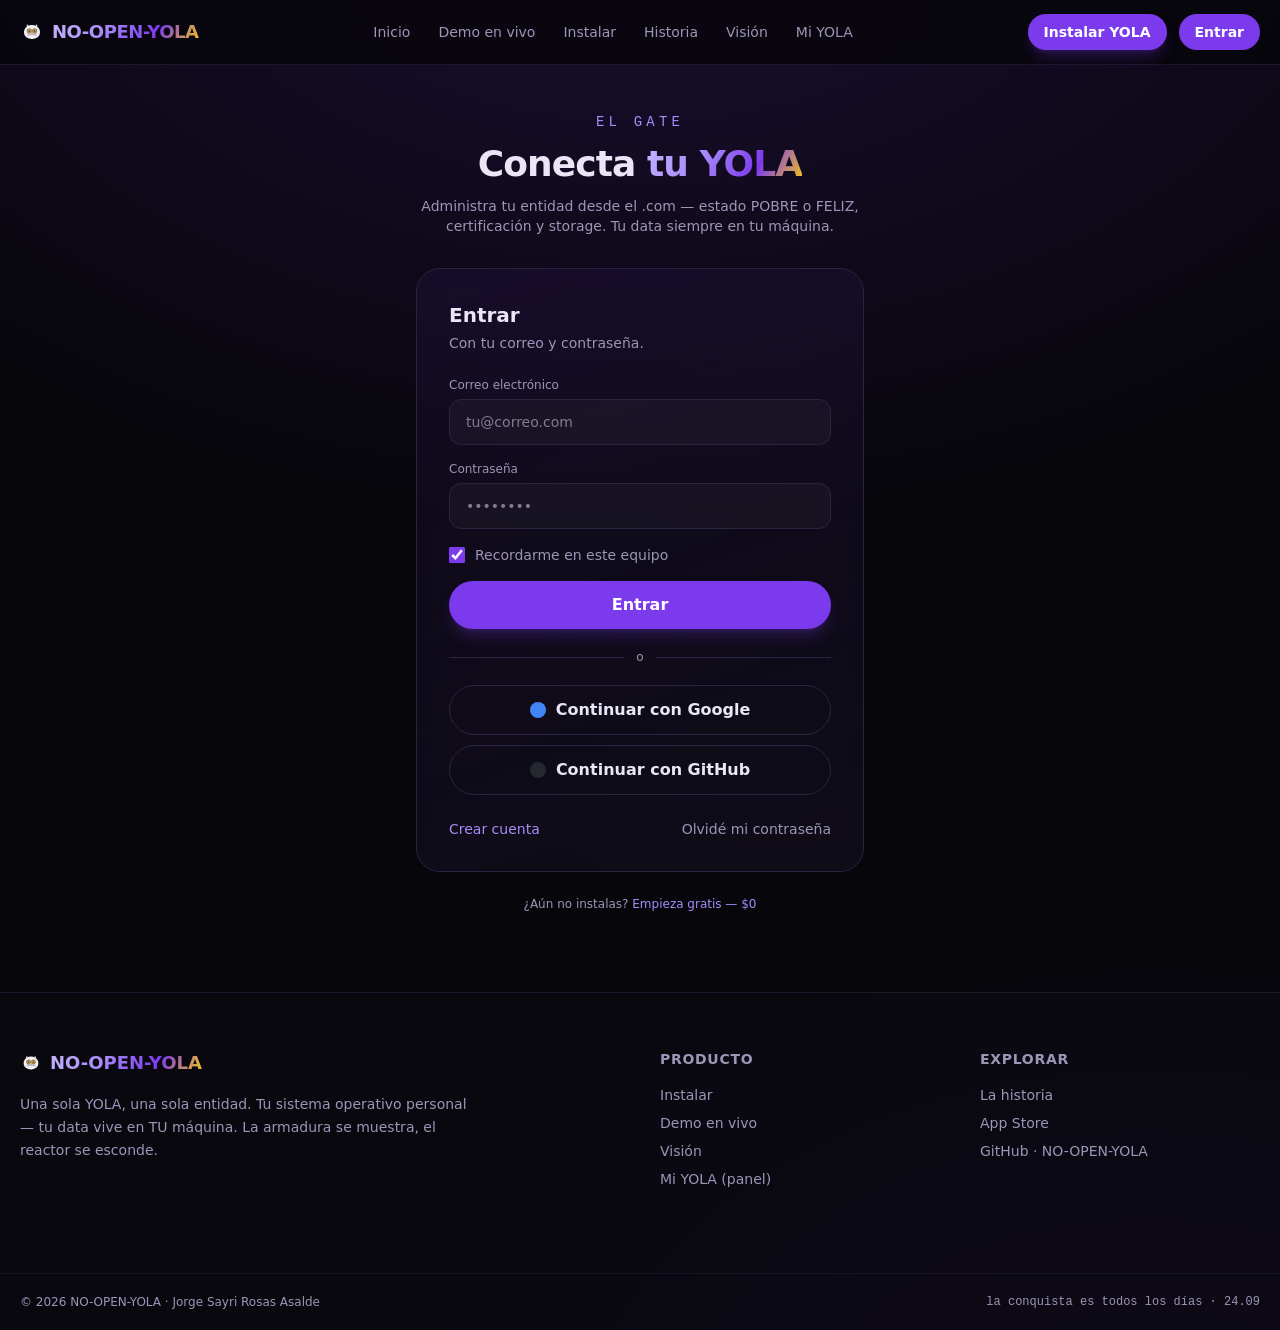
==== commit dc14094e: "deploy: 2026-08-18T00:26Z — desde NO-OPEN-YOLA/yola-web" ====
--- a/auth/index.html
+++ b/auth/index.html
@@ -9,4 +9,4 @@
     "description": "Un sistema operativo personal, local-first: tu data vive en TU máquina. Gratis con publicidad, o certificada sin anuncios por $5/mes.",
     "founder": "Jorge Sayri Rosas Asalde"
   }
-  </script><link rel="stylesheet" href="/_astro/Footer.B-6wRdDA.css"></head><body class="bg-void min-h-screen"><header class="fixed top-0 inset-x-0 z-50 border-b border-line/60 bg-bg-void/80 backdrop-blur-xl"><nav class="max-w-7xl mx-auto px-5 h-16 flex items-center justify-between"><a href="/" class="flex items-center gap-2 group"><img src="/favicon.svg" alt="YOLA" width="24" height="24" class="group-hover:rotate-12 transition-transform"><span class="font-display font-bold tracking-tight text-lg"><span class="text-gradient">NO-OPEN-YOLA</span></span></a><div class="hidden md:flex items-center gap-1"><a href="/" class="px-3 py-2 rounded-lg text-sm font-medium transition-colors text-text-dim hover:text-text-main hover:bg-white/5">Inicio</a><a href="/hola-yola" class="px-3 py-2 rounded-lg text-sm font-medium transition-colors text-text-dim hover:text-text-main hover:bg-white/5">Demo en vivo</a><a href="/instalar" class="px-3 py-2 rounded-lg text-sm font-medium transition-colors text-text-dim hover:text-text-main hover:bg-white/5">Instalar</a><a href="/historia" class="px-3 py-2 rounded-lg text-sm font-medium transition-colors text-text-dim hover:text-text-main hover:bg-white/5">Historia</a><a href="/vision" class="px-3 py-2 rounded-lg text-sm font-medium transition-colors text-text-dim hover:text-text-main hover:bg-white/5">Visión</a><a href="/auth" class="px-3 py-2 rounded-lg text-sm font-medium transition-colors text-text-dim hover:text-text-main hover:bg-white/5">Mi YOLA</a></div><div class="flex items-center gap-3"><a href="/instalar" class="hidden sm:inline-flex items-center gap-2 rounded-full bg-violet-yola px-4 py-2 text-sm font-semibold text-white shadow-lg shadow-violet-yola/25 hover:bg-violet-glow transition-colors">Instalar YOLA</a><!-- Área de usuario viva: cambia según sesión (desktop) --><div id="user-area-desktop" class="hidden md:flex items-center gap-2"></div><button id="menu-toggle" class="md:hidden inline-flex items-center justify-center w-10 h-10 rounded-lg border border-line text-text-dim" aria-label="Menú"><svg xmlns="http://www.w3.org/2000/svg" width="20" height="20" viewBox="0 0 24 24" fill="none" stroke="currentColor" stroke-width="2"><path d="M4 6h16M4 12h16M4 18h16"></path></svg></button></div></nav><div id="mobile-menu" class="md:hidden hidden border-t border-line/60 bg-bg-deep/95 backdrop-blur-xl"><div class="px-5 py-3 flex flex-col gap-1"><a href="/" class="px-3 py-2.5 rounded-lg text-sm font-medium text-text-dim hover:text-text-main hover:bg-white/5">Inicio</a><a href="/hola-yola" class="px-3 py-2.5 rounded-lg text-sm font-medium text-text-dim hover:text-text-main hover:bg-white/5">Demo en vivo</a><a href="/instalar" class="px-3 py-2.5 rounded-lg text-sm font-medium text-text-dim hover:text-text-main hover:bg-white/5">Instalar</a><a href="/historia" class="px-3 py-2.5 rounded-lg text-sm font-medium text-text-dim hover:text-text-main hover:bg-white/5">Historia</a><a href="/vision" class="px-3 py-2.5 rounded-lg text-sm font-medium text-text-dim hover:text-text-main hover:bg-white/5">Visión</a><a href="/auth" class="px-3 py-2.5 rounded-lg text-sm font-medium text-text-dim hover:text-text-main hover:bg-white/5">Mi YOLA</a><!-- Área de usuario viva (móvil) --><div id="user-area-mobile" class="flex flex-col gap-1 pt-2 mt-2 border-t border-line/60"></div></div></div></header><script type="module" src="/_astro/Nav.astro_astro_type_script_index_0_lang.CLlUoSNN.js"></script><main class="min-h-[80vh] flex items-center justify-center px-5 pt-28 pb-20"><div class="w-full max-w-md"><div class="text-center mb-8"><div class="font-mono text-sm text-violet-glow uppercase tracking-[0.3em] mb-3">El gate</div><h1 class="font-display font-bold text-3xl sm:text-4xl tracking-tight">Conecta <span class="text-gradient">tu YOLA</span></h1><p class="mt-3 text-text-dim text-sm">Administra tu entidad desde el .com — estado POBRE o FELIZ, certificación y storage. Tu data siempre en tu máquina.</p></div><div class="glass rounded-3xl p-8"><!-- Login --><div id="cardLogin"><h2 class="font-display font-bold text-xl mb-1">Entrar</h2><p class="text-text-dim text-sm mb-6">Con tu correo y contraseña.</p><form id="formLogin" class="flex flex-col gap-4"><div><label for="email" class="block text-xs text-text-dim mb-1.5 font-medium">Correo electrónico</label><input id="email" type="email" placeholder="tu@correo.com" required class="w-full rounded-xl border border-line bg-white/3 px-4 py-3 text-sm text-text-main outline-none focus:border-violet-yola transition-colors"></div><div><label for="password" class="block text-xs text-text-dim mb-1.5 font-medium">Contraseña</label><input id="password" type="password" placeholder="••••••••" required class="w-full rounded-xl border border-line bg-white/3 px-4 py-3 text-sm text-text-main outline-none focus:border-violet-yola transition-colors"></div><label class="flex items-center gap-2.5 text-sm text-text-dim cursor-pointer select-none"><input id="remember" type="checkbox" checked class="w-4 h-4 rounded border-line bg-white/5 accent-violet-yola">Recordarme en este equipo</label><p id="msgLogin" class="hidden text-sm rounded-lg px-3 py-2"></p><button id="btnLogin" type="submit" class="w-full rounded-full bg-violet-yola px-6 py-3 font-semibold text-white shadow-lg shadow-violet-yola/25 hover:bg-violet-glow transition-colors">Entrar</button></form><div class="flex items-center gap-3 my-5"><div class="flex-1 h-px bg-line"></div><span class="text-xs text-text-dim">o</span><div class="flex-1 h-px bg-line"></div></div><!-- Botones OAuth dinámicos: solo los providers habilitados --><div id="oauthButtons" class="flex flex-col gap-2.5"></div><div class="mt-6 flex items-center justify-between text-sm"><button id="linkSignup" class="text-violet-glow hover:underline">Crear cuenta</button><button id="linkReset" class="text-text-dim hover:text-text-main transition-colors">Olvidé mi contraseña</button></div></div><!-- Signup --><div id="cardSignup" class="hidden"><h2 class="font-display font-bold text-xl mb-1">Crear cuenta</h2><p class="text-text-dim text-sm mb-6">Tu YOLA, tu correo, tu control.</p><form id="formSignup" class="flex flex-col gap-4"><div><label for="suEmail" class="block text-xs text-text-dim mb-1.5 font-medium">Correo electrónico</label><input id="suEmail" type="email" placeholder="tu@correo.com" required class="w-full rounded-xl border border-line bg-white/3 px-4 py-3 text-sm text-text-main outline-none focus:border-violet-yola transition-colors"></div><div><label for="suPassword" class="block text-xs text-text-dim mb-1.5 font-medium">Contraseña</label><input id="suPassword" type="password" placeholder="Mínimo 8 caracteres" required class="w-full rounded-xl border border-line bg-white/3 px-4 py-3 text-sm text-text-main outline-none focus:border-violet-yola transition-colors"></div><div><label for="suConfirm" class="block text-xs text-text-dim mb-1.5 font-medium">Repetir contraseña</label><input id="suConfirm" type="password" placeholder="Igual que arriba" required class="w-full rounded-xl border border-line bg-white/3 px-4 py-3 text-sm text-text-main outline-none focus:border-violet-yola transition-colors"></div><p id="msgSignup" class="hidden text-sm rounded-lg px-3 py-2"></p><button id="btnSignup" type="submit" class="w-full rounded-full bg-violet-yola px-6 py-3 font-semibold text-white shadow-lg shadow-violet-yola/25 hover:bg-violet-glow transition-colors">Crear cuenta</button></form><div class="mt-5 text-sm"><button id="btnBackVerify" class="text-text-dim hover:text-text-main transition-colors">← Volver</button></div></div><!-- Verificar correo --><div id="cardVerify" class="hidden"><h2 class="font-display font-bold text-xl mb-1">Revisa tu correo</h2><p class="text-text-dim text-sm mb-6">Te enviamos un enlace de confirmación. Ábrelo y vuelve para entrar.</p><button id="btnBackVerify2" onclick="window.location.href='/auth'" class="w-full rounded-full border border-line px-6 py-3 font-semibold text-text-main hover:border-violet-glow/60 transition-colors">Ya lo confirmé — entrar</button></div><!-- Reset --><div id="cardReset" class="hidden"><h2 class="font-display font-bold text-xl mb-1">Recuperar acceso</h2><p class="text-text-dim text-sm mb-6">Te enviamos un enlace para cambiar tu contraseña.</p><form id="formReset" class="flex flex-col gap-4"><div><label for="reEmail" class="block text-xs text-text-dim mb-1.5 font-medium">Correo electrónico</label><input id="reEmail" type="email" placeholder="tu@correo.com" required class="w-full rounded-xl border border-line bg-white/3 px-4 py-3 text-sm text-text-main outline-none focus:border-violet-yola transition-colors"></div><p id="msgReset" class="hidden text-sm rounded-lg px-3 py-2"></p><button id="btnReset" type="submit" class="w-full rounded-full bg-violet-yola px-6 py-3 font-semibold text-white shadow-lg shadow-violet-yola/25 hover:bg-violet-glow transition-colors">Enviar enlace</button></form><div class="mt-5 text-sm"><button id="linkBackReset" class="text-text-dim hover:text-text-main transition-colors">← Volver a entrar</button></div></div><!-- Nueva contraseña (flujo de recovery: el enlace trae el token) --><div id="cardNewPassword" class="hidden"><h2 class="font-display font-bold text-xl mb-1">Nueva contraseña</h2><p class="text-text-dim text-sm mb-6">Tu enlace de recuperación es válido. Elige una nueva.</p><form id="formNewPassword" class="flex flex-col gap-4"><div><label for="npPassword" class="block text-xs text-text-dim mb-1.5 font-medium">Nueva contraseña</label><input id="npPassword" type="password" placeholder="Mínimo 8 caracteres" required class="w-full rounded-xl border border-line bg-white/3 px-4 py-3 text-sm text-text-main outline-none focus:border-violet-yola transition-colors"></div><div><label for="npConfirm" class="block text-xs text-text-dim mb-1.5 font-medium">Repetir contraseña</label><input id="npConfirm" type="password" placeholder="Igual que arriba" required class="w-full rounded-xl border border-line bg-white/3 px-4 py-3 text-sm text-text-main outline-none focus:border-violet-yola transition-colors"></div><p id="msgNewPassword" class="hidden text-sm rounded-lg px-3 py-2"></p><button id="btnNewPassword" type="submit" class="w-full rounded-full bg-violet-yola px-6 py-3 font-semibold text-white shadow-lg shadow-violet-yola/25 hover:bg-violet-glow transition-colors">Guardar nueva contraseña</button></form></div></div><p class="mt-6 text-center text-xs text-text-dim">¿Aún no instalas? <a href="/instalar" class="text-violet-glow hover:underline">Empieza gratis — $0</a></p></div></main><footer class="border-t border-line/60 bg-bg-deep/50"><div class="max-w-7xl mx-auto px-5 py-14 grid gap-10 md:grid-cols-4"><div class="md:col-span-2"><div class="flex items-center gap-2 mb-4"><img src="/favicon.svg" alt="YOLA" width="22" height="22"><span class="font-display font-bold text-lg"><span class="text-gradient">NO-OPEN-YOLA</span></span></div><p class="text-text-dim text-sm leading-relaxed max-w-md">Una sola YOLA, una sola entidad. Tu sistema operativo personal — tu data vive en TU máquina. La armadura se muestra, el reactor se esconde.</p><div class="flex gap-3 mt-5"><a href="https://x.com/DevSayri" target="_blank" rel="noopener" class="w-9 h-9 rounded-lg glass glass-hover flex items-center justify-center text-text-dim hover:text-text-main" aria-label="X"><svg xmlns="http://www.w3.org/2000/svg" width="16" height="16" viewBox="0 0 24 24" fill="currentColor"><path d="M18.9 1.2h3.7l-8.1 9.3L24 22.8h-7.5l-5.9-7.7-6.7 7.7H.2l8.7-9.9L0 1.2h7.7l5.3 7 6-7z"></path></svg></a><a href="https://www.youtube.com/@sayridev_miaw" target="_blank" rel="noopener" class="w-9 h-9 rounded-lg glass glass-hover flex items-center justify-center text-text-dim hover:text-text-main" aria-label="YouTube"><svg xmlns="http://www.w3.org/2000/svg" width="16" height="16" viewBox="0 0 24 24" fill="currentColor"><path d="M23.5 6.2a3 3 0 0 0-2.1-2.1C19.5 3.5 12 3.5 12 3.5s-7.5 0-9.4.6A3 3 0 0 0 .5 6.2 31.3 31.3 0 0 0 0 12a31.3 31.3 0 0 0 .5 5.8 3 3 0 0 0 2.1 2.1c1.9.6 9.4.6 9.4.6s7.5 0 9.4-.6a3 3 0 0 0 2.1-2.1A31.3 31.3 0 0 0 24 12a31.3 31.3 0 0 0-.5-5.8zM9.6 15.6V8.4L15.8 12l-6.2 3.6z"></path></svg></a><a href="https://www.facebook.com/sayridev/" target="_blank" rel="noopener" class="w-9 h-9 rounded-lg glass glass-hover flex items-center justify-center text-text-dim hover:text-text-main" aria-label="Facebook"><svg xmlns="http://www.w3.org/2000/svg" width="16" height="16" viewBox="0 0 24 24" fill="currentColor"><path d="M24 12.073c0-6.627-5.373-12-12-12s-12 5.373-12 12c0 5.99 4.388 10.954 10.125 11.854v-8.385H7.078v-3.47h3.047V9.43c0-3.007 1.792-4.669 4.533-4.669 1.312 0 2.686.235 2.686.235v2.953H15.83c-1.491 0-1.956.925-1.956 1.874v2.25h3.328l-.532 3.47h-2.796v8.385C19.612 23.027 24 18.062 24 12.073z"></path></svg></a><a href="https://www.instagram.com/sayrirosasasalde/" target="_blank" rel="noopener" class="w-9 h-9 rounded-lg glass glass-hover flex items-center justify-center text-text-dim hover:text-text-main" aria-label="Instagram"><svg xmlns="http://www.w3.org/2000/svg" width="16" height="16" viewBox="0 0 24 24" fill="none" stroke="currentColor" stroke-width="2"><rect x="2" y="2" width="20" height="20" rx="5"></rect><circle cx="12" cy="12" r="4"></circle><circle cx="17.5" cy="6.5" r="1" fill="currentColor"></circle></svg></a></div></div><div><h4 class="font-display font-semibold text-sm uppercase tracking-wider text-text-dim mb-4">Producto</h4><div class="flex flex-col gap-2 text-sm"><a href="/instalar" class="text-text-dim hover:text-violet-glow transition-colors">Instalar</a><a href="/hola-yola" class="text-text-dim hover:text-violet-glow transition-colors">Demo en vivo</a><a href="/vision" class="text-text-dim hover:text-violet-glow transition-colors">Visión</a><a href="/auth" class="text-text-dim hover:text-violet-glow transition-colors">Mi YOLA (panel)</a></div></div><div><h4 class="font-display font-semibold text-sm uppercase tracking-wider text-text-dim mb-4">Explorar</h4><div class="flex flex-col gap-2 text-sm"><a href="/historia" class="text-text-dim hover:text-violet-glow transition-colors">La historia</a><a href="/instalar#appstore" class="text-text-dim hover:text-violet-glow transition-colors">App Store</a><a href="https://github.com/NO-OPEN-YOLA" target="_blank" rel="noopener" class="text-text-dim hover:text-violet-glow transition-colors">GitHub · NO-OPEN-YOLA</a></div></div></div><div class="border-t border-line/40"><div class="max-w-7xl mx-auto px-5 py-5 flex flex-col sm:flex-row items-center justify-between gap-2 text-xs text-text-dim"><span>© 2026 NO-OPEN-YOLA · Jorge Sayri Rosas Asalde</span><span class="font-mono">la conquista es todos los días · 24.09</span></div></div></footer><script type="module" src="/_astro/auth.astro_astro_type_script_index_0_lang.De1oLEKk.js"></script></body></html>+  </script><link rel="stylesheet" href="/_astro/Footer.YxMbYgFF.css"></head><body class="bg-void min-h-screen"><header class="fixed top-0 inset-x-0 z-50 border-b border-line/60 bg-bg-void/80 backdrop-blur-xl"><nav class="max-w-7xl mx-auto px-5 h-16 flex items-center justify-between"><a href="/" class="flex items-center gap-2 group"><img src="/favicon.svg" alt="YOLA" width="24" height="24" class="group-hover:rotate-12 transition-transform"><span class="font-display font-bold tracking-tight text-lg"><span class="text-gradient">NO-OPEN-YOLA</span></span></a><div class="hidden md:flex items-center gap-1"><a href="/" class="px-3 py-2 rounded-lg text-sm font-medium transition-colors text-text-dim hover:text-text-main hover:bg-white/5">Inicio</a><a href="/hola-yola" class="px-3 py-2 rounded-lg text-sm font-medium transition-colors text-text-dim hover:text-text-main hover:bg-white/5">Demo en vivo</a><a href="/instalar" class="px-3 py-2 rounded-lg text-sm font-medium transition-colors text-text-dim hover:text-text-main hover:bg-white/5">Instalar</a><a href="/historia" class="px-3 py-2 rounded-lg text-sm font-medium transition-colors text-text-dim hover:text-text-main hover:bg-white/5">Historia</a><a href="/vision" class="px-3 py-2 rounded-lg text-sm font-medium transition-colors text-text-dim hover:text-text-main hover:bg-white/5">Visión</a><a href="/auth" class="px-3 py-2 rounded-lg text-sm font-medium transition-colors text-text-dim hover:text-text-main hover:bg-white/5">Mi YOLA</a></div><div class="flex items-center gap-3"><a href="/instalar" class="hidden sm:inline-flex items-center gap-2 rounded-full bg-violet-yola px-4 py-2 text-sm font-semibold text-white shadow-lg shadow-violet-yola/25 hover:bg-violet-glow transition-colors">Instalar YOLA</a><!-- Área de usuario viva: cambia según sesión (desktop) --><div id="user-area-desktop" class="hidden md:flex items-center gap-2"></div><button id="menu-toggle" class="md:hidden inline-flex items-center justify-center w-10 h-10 rounded-lg border border-line text-text-dim" aria-label="Menú"><svg xmlns="http://www.w3.org/2000/svg" width="20" height="20" viewBox="0 0 24 24" fill="none" stroke="currentColor" stroke-width="2"><path d="M4 6h16M4 12h16M4 18h16"></path></svg></button></div></nav><div id="mobile-menu" class="md:hidden hidden border-t border-line/60 bg-bg-deep/95 backdrop-blur-xl"><div class="px-5 py-3 flex flex-col gap-1"><a href="/" class="px-3 py-2.5 rounded-lg text-sm font-medium text-text-dim hover:text-text-main hover:bg-white/5">Inicio</a><a href="/hola-yola" class="px-3 py-2.5 rounded-lg text-sm font-medium text-text-dim hover:text-text-main hover:bg-white/5">Demo en vivo</a><a href="/instalar" class="px-3 py-2.5 rounded-lg text-sm font-medium text-text-dim hover:text-text-main hover:bg-white/5">Instalar</a><a href="/historia" class="px-3 py-2.5 rounded-lg text-sm font-medium text-text-dim hover:text-text-main hover:bg-white/5">Historia</a><a href="/vision" class="px-3 py-2.5 rounded-lg text-sm font-medium text-text-dim hover:text-text-main hover:bg-white/5">Visión</a><a href="/auth" class="px-3 py-2.5 rounded-lg text-sm font-medium text-text-dim hover:text-text-main hover:bg-white/5">Mi YOLA</a><!-- Área de usuario viva (móvil) --><div id="user-area-mobile" class="flex flex-col gap-1 pt-2 mt-2 border-t border-line/60"></div></div></div></header><script type="module" src="/_astro/Nav.astro_astro_type_script_index_0_lang.CLlUoSNN.js"></script><main class="min-h-[80vh] flex items-center justify-center px-5 pt-28 pb-20"><div class="w-full max-w-md"><div class="text-center mb-8"><div class="font-mono text-sm text-violet-glow uppercase tracking-[0.3em] mb-3">El gate</div><h1 class="font-display font-bold text-3xl sm:text-4xl tracking-tight">Conecta <span class="text-gradient">tu YOLA</span></h1><p class="mt-3 text-text-dim text-sm">Administra tu entidad desde el .com — estado POBRE o FELIZ, certificación y storage. Tu data siempre en tu máquina.</p></div><div class="glass rounded-3xl p-8"><!-- Login --><div id="cardLogin"><h2 class="font-display font-bold text-xl mb-1">Entrar</h2><p class="text-text-dim text-sm mb-6">Con tu correo y contraseña.</p><form id="formLogin" class="flex flex-col gap-4"><div><label for="email" class="block text-xs text-text-dim mb-1.5 font-medium">Correo electrónico</label><input id="email" type="email" placeholder="tu@correo.com" required class="w-full rounded-xl border border-line bg-white/3 px-4 py-3 text-sm text-text-main outline-none focus:border-violet-yola transition-colors"></div><div><label for="password" class="block text-xs text-text-dim mb-1.5 font-medium">Contraseña</label><input id="password" type="password" placeholder="••••••••" required class="w-full rounded-xl border border-line bg-white/3 px-4 py-3 text-sm text-text-main outline-none focus:border-violet-yola transition-colors"></div><label class="flex items-center gap-2.5 text-sm text-text-dim cursor-pointer select-none"><input id="remember" type="checkbox" checked class="w-4 h-4 rounded border-line bg-white/5 accent-violet-yola">Recordarme en este equipo</label><p id="msgLogin" class="hidden text-sm rounded-lg px-3 py-2"></p><button id="btnLogin" type="submit" class="w-full rounded-full bg-violet-yola px-6 py-3 font-semibold text-white shadow-lg shadow-violet-yola/25 hover:bg-violet-glow transition-colors">Entrar</button></form><div class="flex items-center gap-3 my-5"><div class="flex-1 h-px bg-line"></div><span class="text-xs text-text-dim">o</span><div class="flex-1 h-px bg-line"></div></div><!-- Botones OAuth dinámicos: solo los providers habilitados --><div id="oauthButtons" class="flex flex-col gap-2.5"></div><div class="mt-6 flex items-center justify-between text-sm"><button id="linkSignup" class="text-violet-glow hover:underline">Crear cuenta</button><button id="linkReset" class="text-text-dim hover:text-text-main transition-colors">Olvidé mi contraseña</button></div></div><!-- Signup --><div id="cardSignup" class="hidden"><h2 class="font-display font-bold text-xl mb-1">Crear cuenta</h2><p class="text-text-dim text-sm mb-6">Tu YOLA, tu correo, tu control.</p><form id="formSignup" class="flex flex-col gap-4"><div><label for="suEmail" class="block text-xs text-text-dim mb-1.5 font-medium">Correo electrónico</label><input id="suEmail" type="email" placeholder="tu@correo.com" required class="w-full rounded-xl border border-line bg-white/3 px-4 py-3 text-sm text-text-main outline-none focus:border-violet-yola transition-colors"></div><div><label for="suPassword" class="block text-xs text-text-dim mb-1.5 font-medium">Contraseña</label><input id="suPassword" type="password" placeholder="Mínimo 8 caracteres" required class="w-full rounded-xl border border-line bg-white/3 px-4 py-3 text-sm text-text-main outline-none focus:border-violet-yola transition-colors"></div><div><label for="suConfirm" class="block text-xs text-text-dim mb-1.5 font-medium">Repetir contraseña</label><input id="suConfirm" type="password" placeholder="Igual que arriba" required class="w-full rounded-xl border border-line bg-white/3 px-4 py-3 text-sm text-text-main outline-none focus:border-violet-yola transition-colors"></div><p id="msgSignup" class="hidden text-sm rounded-lg px-3 py-2"></p><button id="btnSignup" type="submit" class="w-full rounded-full bg-violet-yola px-6 py-3 font-semibold text-white shadow-lg shadow-violet-yola/25 hover:bg-violet-glow transition-colors">Crear cuenta</button></form><div class="mt-5 text-sm"><button id="btnBackVerify" class="text-text-dim hover:text-text-main transition-colors">← Volver</button></div></div><!-- Verificar correo --><div id="cardVerify" class="hidden"><h2 class="font-display font-bold text-xl mb-1">Revisa tu correo</h2><p class="text-text-dim text-sm mb-6">Te enviamos un enlace de confirmación. Ábrelo y vuelve para entrar.</p><button id="btnBackVerify2" onclick="window.location.href='/auth'" class="w-full rounded-full border border-line px-6 py-3 font-semibold text-text-main hover:border-violet-glow/60 transition-colors">Ya lo confirmé — entrar</button></div><!-- Reset --><div id="cardReset" class="hidden"><h2 class="font-display font-bold text-xl mb-1">Recuperar acceso</h2><p class="text-text-dim text-sm mb-6">Te enviamos un enlace para cambiar tu contraseña.</p><form id="formReset" class="flex flex-col gap-4"><div><label for="reEmail" class="block text-xs text-text-dim mb-1.5 font-medium">Correo electrónico</label><input id="reEmail" type="email" placeholder="tu@correo.com" required class="w-full rounded-xl border border-line bg-white/3 px-4 py-3 text-sm text-text-main outline-none focus:border-violet-yola transition-colors"></div><p id="msgReset" class="hidden text-sm rounded-lg px-3 py-2"></p><button id="btnReset" type="submit" class="w-full rounded-full bg-violet-yola px-6 py-3 font-semibold text-white shadow-lg shadow-violet-yola/25 hover:bg-violet-glow transition-colors">Enviar enlace</button></form><div class="mt-5 text-sm"><button id="linkBackReset" class="text-text-dim hover:text-text-main transition-colors">← Volver a entrar</button></div></div><!-- Nueva contraseña (flujo de recovery: el enlace trae el token) --><div id="cardNewPassword" class="hidden"><h2 class="font-display font-bold text-xl mb-1">Nueva contraseña</h2><p class="text-text-dim text-sm mb-6">Tu enlace de recuperación es válido. Elige una nueva.</p><form id="formNewPassword" class="flex flex-col gap-4"><div><label for="npPassword" class="block text-xs text-text-dim mb-1.5 font-medium">Nueva contraseña</label><input id="npPassword" type="password" placeholder="Mínimo 8 caracteres" required class="w-full rounded-xl border border-line bg-white/3 px-4 py-3 text-sm text-text-main outline-none focus:border-violet-yola transition-colors"></div><div><label for="npConfirm" class="block text-xs text-text-dim mb-1.5 font-medium">Repetir contraseña</label><input id="npConfirm" type="password" placeholder="Igual que arriba" required class="w-full rounded-xl border border-line bg-white/3 px-4 py-3 text-sm text-text-main outline-none focus:border-violet-yola transition-colors"></div><p id="msgNewPassword" class="hidden text-sm rounded-lg px-3 py-2"></p><button id="btnNewPassword" type="submit" class="w-full rounded-full bg-violet-yola px-6 py-3 font-semibold text-white shadow-lg shadow-violet-yola/25 hover:bg-violet-glow transition-colors">Guardar nueva contraseña</button></form></div></div><p class="mt-6 text-center text-xs text-text-dim">¿Aún no instalas? <a href="/instalar" class="text-violet-glow hover:underline">Empieza gratis — $0</a></p></div></main><footer class="border-t border-line/60 bg-bg-deep/50"><div class="max-w-7xl mx-auto px-5 py-14 grid gap-10 md:grid-cols-4"><div class="md:col-span-2"><div class="flex items-center gap-2 mb-4"><img src="/favicon.svg" alt="YOLA" width="22" height="22"><span class="font-display font-bold text-lg"><span class="text-gradient">NO-OPEN-YOLA</span></span></div><p class="text-text-dim text-sm leading-relaxed max-w-md">Una sola YOLA, una sola entidad. Tu sistema operativo personal — tu data vive en TU máquina. La armadura se muestra, el reactor se esconde.</p><div class="flex gap-3 mt-5"><a href="https://x.com/DevSayri" target="_blank" rel="noopener" class="w-9 h-9 rounded-lg glass glass-hover flex items-center justify-center text-text-dim hover:text-text-main" aria-label="X"><svg xmlns="http://www.w3.org/2000/svg" width="16" height="16" viewBox="0 0 24 24" fill="currentColor"><path d="M18.9 1.2h3.7l-8.1 9.3L24 22.8h-7.5l-5.9-7.7-6.7 7.7H.2l8.7-9.9L0 1.2h7.7l5.3 7 6-7z"></path></svg></a><a href="https://www.youtube.com/@sayridev_miaw" target="_blank" rel="noopener" class="w-9 h-9 rounded-lg glass glass-hover flex items-center justify-center text-text-dim hover:text-text-main" aria-label="YouTube"><svg xmlns="http://www.w3.org/2000/svg" width="16" height="16" viewBox="0 0 24 24" fill="currentColor"><path d="M23.5 6.2a3 3 0 0 0-2.1-2.1C19.5 3.5 12 3.5 12 3.5s-7.5 0-9.4.6A3 3 0 0 0 .5 6.2 31.3 31.3 0 0 0 0 12a31.3 31.3 0 0 0 .5 5.8 3 3 0 0 0 2.1 2.1c1.9.6 9.4.6 9.4.6s7.5 0 9.4-.6a3 3 0 0 0 2.1-2.1A31.3 31.3 0 0 0 24 12a31.3 31.3 0 0 0-.5-5.8zM9.6 15.6V8.4L15.8 12l-6.2 3.6z"></path></svg></a><a href="https://www.facebook.com/sayridev/" target="_blank" rel="noopener" class="w-9 h-9 rounded-lg glass glass-hover flex items-center justify-center text-text-dim hover:text-text-main" aria-label="Facebook"><svg xmlns="http://www.w3.org/2000/svg" width="16" height="16" viewBox="0 0 24 24" fill="currentColor"><path d="M24 12.073c0-6.627-5.373-12-12-12s-12 5.373-12 12c0 5.99 4.388 10.954 10.125 11.854v-8.385H7.078v-3.47h3.047V9.43c0-3.007 1.792-4.669 4.533-4.669 1.312 0 2.686.235 2.686.235v2.953H15.83c-1.491 0-1.956.925-1.956 1.874v2.25h3.328l-.532 3.47h-2.796v8.385C19.612 23.027 24 18.062 24 12.073z"></path></svg></a><a href="https://www.instagram.com/sayrirosasasalde/" target="_blank" rel="noopener" class="w-9 h-9 rounded-lg glass glass-hover flex items-center justify-center text-text-dim hover:text-text-main" aria-label="Instagram"><svg xmlns="http://www.w3.org/2000/svg" width="16" height="16" viewBox="0 0 24 24" fill="none" stroke="currentColor" stroke-width="2"><rect x="2" y="2" width="20" height="20" rx="5"></rect><circle cx="12" cy="12" r="4"></circle><circle cx="17.5" cy="6.5" r="1" fill="currentColor"></circle></svg></a></div></div><div><h4 class="font-display font-semibold text-sm uppercase tracking-wider text-text-dim mb-4">Producto</h4><div class="flex flex-col gap-2 text-sm"><a href="/instalar" class="text-text-dim hover:text-violet-glow transition-colors">Instalar</a><a href="/hola-yola" class="text-text-dim hover:text-violet-glow transition-colors">Demo en vivo</a><a href="/vision" class="text-text-dim hover:text-violet-glow transition-colors">Visión</a><a href="/auth" class="text-text-dim hover:text-violet-glow transition-colors">Mi YOLA (panel)</a></div></div><div><h4 class="font-display font-semibold text-sm uppercase tracking-wider text-text-dim mb-4">Explorar</h4><div class="flex flex-col gap-2 text-sm"><a href="/historia" class="text-text-dim hover:text-violet-glow transition-colors">La historia</a><a href="/instalar#appstore" class="text-text-dim hover:text-violet-glow transition-colors">App Store</a><a href="https://github.com/NO-OPEN-YOLA" target="_blank" rel="noopener" class="text-text-dim hover:text-violet-glow transition-colors">GitHub · NO-OPEN-YOLA</a></div></div></div><div class="border-t border-line/40"><div class="max-w-7xl mx-auto px-5 py-5 flex flex-col sm:flex-row items-center justify-between gap-2 text-xs text-text-dim"><span>© 2026 NO-OPEN-YOLA · Jorge Sayri Rosas Asalde</span><span class="font-mono">la conquista es todos los días · 24.09</span></div></div></footer><script type="module" src="/_astro/auth.astro_astro_type_script_index_0_lang.De1oLEKk.js"></script></body></html>
--- a/_astro/Footer.YxMbYgFF.css
+++ b/_astro/Footer.YxMbYgFF.css
@@ -0,0 +1,2 @@
+/*! tailwindcss v4.3.3 | MIT License | https://tailwindcss.com */
+@layer properties{@supports (((-webkit-hyphens:none)) and (not (margin-trim:inline))) or ((-moz-orient:inline) and (not (color:rgb(from red r g b)))){*,:before,:after,::backdrop{--tw-translate-x:0;--tw-translate-y:0;--tw-translate-z:0;--tw-rotate-x:initial;--tw-rotate-y:initial;--tw-rotate-z:initial;--tw-skew-x:initial;--tw-skew-y:initial;--tw-space-y-reverse:0;--tw-border-style:solid;--tw-gradient-position:initial;--tw-gradient-from:#0000;--tw-gradient-via:#0000;--tw-gradient-to:#0000;--tw-gradient-stops:initial;--tw-gradient-via-stops:initial;--tw-gradient-from-position:0%;--tw-gradient-via-position:50%;--tw-gradient-to-position:100%;--tw-leading:initial;--tw-font-weight:initial;--tw-tracking:initial;--tw-shadow:0 0 #0000;--tw-shadow-color:initial;--tw-shadow-alpha:100%;--tw-inset-shadow:0 0 #0000;--tw-inset-shadow-color:initial;--tw-inset-shadow-alpha:100%;--tw-ring-color:initial;--tw-ring-shadow:0 0 #0000;--tw-inset-ring-color:initial;--tw-inset-ring-shadow:0 0 #0000;--tw-ring-inset:initial;--tw-ring-offset-width:0px;--tw-ring-offset-color:#fff;--tw-ring-offset-shadow:0 0 #0000;--tw-outline-style:solid;--tw-blur:initial;--tw-brightness:initial;--tw-contrast:initial;--tw-grayscale:initial;--tw-hue-rotate:initial;--tw-invert:initial;--tw-opacity:initial;--tw-saturate:initial;--tw-sepia:initial;--tw-drop-shadow:initial;--tw-drop-shadow-color:initial;--tw-drop-shadow-alpha:100%;--tw-drop-shadow-size:initial;--tw-backdrop-blur:initial;--tw-backdrop-brightness:initial;--tw-backdrop-contrast:initial;--tw-backdrop-grayscale:initial;--tw-backdrop-hue-rotate:initial;--tw-backdrop-invert:initial;--tw-backdrop-opacity:initial;--tw-backdrop-saturate:initial;--tw-backdrop-sepia:initial;--tw-ease:initial}}}@layer theme{:root,:host{--font-sans:-apple-system, BlinkMacSystemFont, "Segoe UI", Roboto, "Helvetica Neue", "Noto Sans", Arial, sans-serif, "Apple Color Emoji", "Segoe UI Emoji", "Segoe UI Symbol", "Noto Color Emoji";--font-mono:"JetBrains Mono", "Cascadia Code", monospace;--color-red-400:oklch(70.4% .191 22.216);--color-red-500:oklch(63.7% .237 25.331);--color-yellow-500:oklch(79.5% .184 86.047);--color-green-400:oklch(79.2% .209 151.711);--color-green-500:oklch(72.3% .219 149.579);--color-green-600:oklch(62.7% .194 149.214);--color-white:#fff;--spacing:.25rem;--container-md:28rem;--container-xl:36rem;--container-2xl:42rem;--container-3xl:48rem;--container-4xl:56rem;--container-5xl:64rem;--container-6xl:72rem;--container-7xl:80rem;--text-xs:.75rem;--text-xs--line-height:calc(1 / .75);--text-sm:.875rem;--text-sm--line-height:calc(1.25 / .875);--text-base:1rem;--text-base--line-height:calc(1.5 / 1);--text-lg:1.125rem;--text-lg--line-height:calc(1.75 / 1.125);--text-xl:1.25rem;--text-xl--line-height:calc(1.75 / 1.25);--text-2xl:1.5rem;--text-2xl--line-height:calc(2 / 1.5);--text-3xl:1.875rem;--text-3xl--line-height:calc(2.25 / 1.875);--text-4xl:2.25rem;--text-4xl--line-height:calc(2.5 / 2.25);--text-5xl:3rem;--text-5xl--line-height:1;--text-6xl:3.75rem;--text-6xl--line-height:1;--text-7xl:4.5rem;--text-7xl--line-height:1;--font-weight-medium:500;--font-weight-semibold:600;--font-weight-bold:700;--tracking-tight:-.025em;--tracking-wider:.05em;--tracking-widest:.1em;--leading-snug:1.375;--leading-relaxed:1.625;--radius-sm:.25rem;--radius-lg:.5rem;--radius-xl:.75rem;--radius-2xl:1rem;--radius-3xl:1.5rem;--ease-out:cubic-bezier(0, 0, .2, 1);--ease-in-out:cubic-bezier(.4, 0, .2, 1);--animate-spin:spin 1s linear infinite;--animate-pulse:pulse 2s cubic-bezier(.4, 0, .6, 1) infinite;--blur-xl:24px;--blur-2xl:40px;--aspect-video:16 / 9;--default-transition-duration:.15s;--default-transition-timing-function:cubic-bezier(.4, 0, .2, 1);--default-font-family:var(--font-sans);--default-mono-font-family:var(--font-mono);--color-violet-yola:#7c3aed;--color-violet-glow:#a78bfa;--color-bg-void:#07060b;--color-bg-deep:#0d0b14;--color-line:#2a2440;--color-text-main:#eae6f5;--color-text-dim:#9d95b8;--font-display:"Space Grotesk", "Segoe UI", system-ui, sans-serif;--font-body:"Inter", "Segoe UI", system-ui, sans-serif}}@layer base{*,:after,:before,::backdrop{box-sizing:border-box;border:0 solid;margin:0;padding:0}::file-selector-button{box-sizing:border-box;border:0 solid;margin:0;padding:0}html,:host{-webkit-text-size-adjust:100%;tab-size:4;line-height:1.5;font-family:var(--default-font-family,-apple-system, BlinkMacSystemFont, "Segoe UI", Roboto, "Helvetica Neue", "Noto Sans", Arial, sans-serif, "Apple Color Emoji", "Segoe UI Emoji", "Segoe UI Symbol", "Noto Color Emoji");font-feature-settings:var(--default-font-feature-settings,normal);font-variation-settings:var(--default-font-variation-settings,normal);-webkit-tap-highlight-color:transparent}hr{height:0;color:inherit;border-top-width:1px}abbr:where([title]){text-decoration:underline dotted}h1,h2,h3,h4,h5,h6{font-size:inherit;font-weight:inherit}a{color:inherit;-webkit-text-decoration:inherit;-webkit-text-decoration:inherit;-webkit-text-decoration:inherit;text-decoration:inherit}b,strong{font-weight:bolder}code,kbd,samp,pre{font-family:var(--default-mono-font-family,ui-monospace, SFMono-Regular, Menlo, Monaco, Consolas, "Liberation Mono", "Courier New", monospace);font-feature-settings:var(--default-mono-font-feature-settings,normal);font-variation-settings:var(--default-mono-font-variation-settings,normal);font-size:1em}small{font-size:80%}sub,sup{vertical-align:baseline;font-size:75%;line-height:0;position:relative}sub{bottom:-.25em}sup{top:-.5em}table{text-indent:0;border-color:inherit;border-collapse:collapse}:-moz-focusring:where(:not(iframe)){outline:auto}progress{vertical-align:baseline}summary{display:list-item}ol,ul,menu{list-style:none}img,svg,video,canvas,audio,iframe,embed,object{vertical-align:middle;display:block}img,video{max-width:100%;height:auto}button,input,select,optgroup,textarea{font:inherit;font-feature-settings:inherit;font-variation-settings:inherit;letter-spacing:inherit;color:inherit;opacity:1;background-color:#0000;border-radius:0}::file-selector-button{font:inherit;font-feature-settings:inherit;font-variation-settings:inherit;letter-spacing:inherit;color:inherit;opacity:1;background-color:#0000;border-radius:0}:where(select:is([multiple],[size])) optgroup{font-weight:bolder}:where(select:is([multiple],[size])) optgroup option{padding-inline-start:20px}::file-selector-button{margin-inline-end:4px}::placeholder{opacity:1}@supports (not ((-webkit-appearance:-apple-pay-button))) or (contain-intrinsic-size:1px){::placeholder{color:currentColor}@supports (color:color-mix(in lab, red, red)){::placeholder{color:color-mix(in oklab, currentcolor 50%, transparent)}}}textarea{resize:vertical}::-webkit-search-decoration{-webkit-appearance:none}::-webkit-date-and-time-value{min-height:1lh;text-align:inherit}::-webkit-datetime-edit{display:inline-flex}::-webkit-datetime-edit-fields-wrapper{padding:0}::-webkit-datetime-edit{padding-block:0}::-webkit-datetime-edit-year-field{padding-block:0}::-webkit-datetime-edit-month-field{padding-block:0}::-webkit-datetime-edit-day-field{padding-block:0}::-webkit-datetime-edit-hour-field{padding-block:0}::-webkit-datetime-edit-minute-field{padding-block:0}::-webkit-datetime-edit-second-field{padding-block:0}::-webkit-datetime-edit-millisecond-field{padding-block:0}::-webkit-datetime-edit-meridiem-field{padding-block:0}::-webkit-calendar-picker-indicator{line-height:1}:-moz-ui-invalid{box-shadow:none}button,input:where([type=button],[type=reset],[type=submit]){appearance:button}::file-selector-button{appearance:button}::-webkit-inner-spin-button{height:auto}::-webkit-outer-spin-button{height:auto}[hidden]:where(:not([hidden=until-found])){display:none!important}}@layer components;@layer utilities{.visible{visibility:visible}.absolute{position:absolute}.fixed{position:fixed}.relative{position:relative}.-inset-4{inset:calc(var(--spacing) * -4)}.inset-0{inset:0}.inset-x-0{inset-inline:0}.-top-3{top:calc(var(--spacing) * -3)}.-top-40{top:calc(var(--spacing) * -40)}.top-0{top:0}.-left-\[41px\]{left:-41px}.left-1\/2{left:50%}.z-50{z-index:50}.mx-auto{margin-inline:auto}.my-5{margin-block:calc(var(--spacing) * 5)}.mt-0\.5{margin-top:calc(var(--spacing) * .5)}.mt-1{margin-top:var(--spacing)}.mt-1\.5{margin-top:calc(var(--spacing) * 1.5)}.mt-2{margin-top:calc(var(--spacing) * 2)}.mt-3{margin-top:calc(var(--spacing) * 3)}.mt-4{margin-top:calc(var(--spacing) * 4)}.mt-5{margin-top:calc(var(--spacing) * 5)}.mt-6{margin-top:calc(var(--spacing) * 6)}.mt-7{margin-top:calc(var(--spacing) * 7)}.mt-8{margin-top:calc(var(--spacing) * 8)}.mt-10{margin-top:calc(var(--spacing) * 10)}.mt-12{margin-top:calc(var(--spacing) * 12)}.mt-16{margin-top:calc(var(--spacing) * 16)}.mt-20{margin-top:calc(var(--spacing) * 20)}.mb-1{margin-bottom:var(--spacing)}.mb-1\.5{margin-bottom:calc(var(--spacing) * 1.5)}.mb-2{margin-bottom:calc(var(--spacing) * 2)}.mb-3{margin-bottom:calc(var(--spacing) * 3)}.mb-4{margin-bottom:calc(var(--spacing) * 4)}.mb-5{margin-bottom:calc(var(--spacing) * 5)}.mb-6{margin-bottom:calc(var(--spacing) * 6)}.mb-8{margin-bottom:calc(var(--spacing) * 8)}.mb-10{margin-bottom:calc(var(--spacing) * 10)}.mb-14{margin-bottom:calc(var(--spacing) * 14)}.mb-16{margin-bottom:calc(var(--spacing) * 16)}.mb-20{margin-bottom:calc(var(--spacing) * 20)}.ml-3{margin-left:calc(var(--spacing) * 3)}.block{display:block}.contents{display:contents}.flex{display:flex}.grid{display:grid}.hidden{display:none}.inline{display:inline}.inline-block{display:inline-block}.inline-flex{display:inline-flex}.table{display:table}.aspect-video{aspect-ratio:var(--aspect-video)}.h-2{height:calc(var(--spacing) * 2)}.h-2\.5{height:calc(var(--spacing) * 2.5)}.h-3{height:calc(var(--spacing) * 3)}.h-4{height:calc(var(--spacing) * 4)}.h-6{height:calc(var(--spacing) * 6)}.h-8{height:calc(var(--spacing) * 8)}.h-9{height:calc(var(--spacing) * 9)}.h-10{height:calc(var(--spacing) * 10)}.h-12{height:calc(var(--spacing) * 12)}.h-14{height:calc(var(--spacing) * 14)}.h-16{height:calc(var(--spacing) * 16)}.h-\[500px\]{height:500px}.h-full{height:100%}.h-px{height:1px}.min-h-\[80vh\]{min-height:80vh}.min-h-\[85vh\]{min-height:85vh}.min-h-\[100vh\],.min-h-screen{min-height:100vh}.w-2{width:calc(var(--spacing) * 2)}.w-3{width:calc(var(--spacing) * 3)}.w-4{width:calc(var(--spacing) * 4)}.w-6{width:calc(var(--spacing) * 6)}.w-8{width:calc(var(--spacing) * 8)}.w-9{width:calc(var(--spacing) * 9)}.w-10{width:calc(var(--spacing) * 10)}.w-12{width:calc(var(--spacing) * 12)}.w-14{width:calc(var(--spacing) * 14)}.w-\[900px\]{width:900px}.w-full{width:100%}.max-w-2xl{max-width:var(--container-2xl)}.max-w-3xl{max-width:var(--container-3xl)}.max-w-4xl{max-width:var(--container-4xl)}.max-w-5xl{max-width:var(--container-5xl)}.max-w-6xl{max-width:var(--container-6xl)}.max-w-7xl{max-width:var(--container-7xl)}.max-w-\[10rem\]{max-width:10rem}.max-w-md{max-width:var(--container-md)}.max-w-xl{max-width:var(--container-xl)}.min-w-0{min-width:0}.flex-1{flex:1}.flex-shrink{flex-shrink:1}.shrink-0{flex-shrink:0}.border-collapse{border-collapse:collapse}.-translate-x-1\/2{--tw-translate-x:calc(calc(1 / 2 * 100%) * -1);translate:var(--tw-translate-x) var(--tw-translate-y)}.transform{transform:var(--tw-rotate-x,) var(--tw-rotate-y,) var(--tw-rotate-z,) var(--tw-skew-x,) var(--tw-skew-y,)}.transform\!{transform:var(--tw-rotate-x,) var(--tw-rotate-y,) var(--tw-rotate-z,) var(--tw-skew-x,) var(--tw-skew-y,)!important}.animate-pulse{animation:var(--animate-pulse)}.animate-spin{animation:var(--animate-spin)}.cursor-pointer{cursor:pointer}.resize{resize:both}.grid-cols-2{grid-template-columns:repeat(2,minmax(0,1fr))}.grid-cols-4{grid-template-columns:repeat(4,minmax(0,1fr))}.flex-col{flex-direction:column}.flex-wrap{flex-wrap:wrap}.items-baseline{align-items:baseline}.items-center{align-items:center}.items-start{align-items:flex-start}.justify-between{justify-content:space-between}.justify-center{justify-content:center}.gap-1{gap:var(--spacing)}.gap-1\.5{gap:calc(var(--spacing) * 1.5)}.gap-2{gap:calc(var(--spacing) * 2)}.gap-2\.5{gap:calc(var(--spacing) * 2.5)}.gap-3{gap:calc(var(--spacing) * 3)}.gap-4{gap:calc(var(--spacing) * 4)}.gap-5{gap:calc(var(--spacing) * 5)}.gap-6{gap:calc(var(--spacing) * 6)}.gap-10{gap:calc(var(--spacing) * 10)}:where(.space-y-14>:not(:last-child)){--tw-space-y-reverse:0;margin-block-start:calc(calc(var(--spacing) * 14) * var(--tw-space-y-reverse));margin-block-end:calc(calc(var(--spacing) * 14) * calc(1 - var(--tw-space-y-reverse)))}.truncate{text-overflow:ellipsis;white-space:nowrap;overflow:hidden}.overflow-hidden{overflow:hidden}.rounded{border-radius:.25rem}.rounded-2xl{border-radius:var(--radius-2xl)}.rounded-3xl{border-radius:var(--radius-3xl)}.rounded-full{border-radius:2147483647px}.rounded-lg{border-radius:var(--radius-lg)}.rounded-xl{border-radius:var(--radius-xl)}.border{border-style:var(--tw-border-style);border-width:1px}.border-0{border-style:var(--tw-border-style);border-width:0}.border-2{border-style:var(--tw-border-style);border-width:2px}.border-y{border-block-style:var(--tw-border-style);border-block-width:1px}.border-t{border-top-style:var(--tw-border-style);border-top-width:1px}.border-b{border-bottom-style:var(--tw-border-style);border-bottom-width:1px}.border-l{border-left-style:var(--tw-border-style);border-left-width:1px}.border-green-500\/25{border-color:#00c75840}@supports (color:color-mix(in lab, red, red)){.border-green-500\/25{border-color:color-mix(in oklab, var(--color-green-500) 25%, transparent)}}.border-line{border-color:var(--color-line)}.border-line\/40{border-color:#2a244066}@supports (color:color-mix(in lab, red, red)){.border-line\/40{border-color:color-mix(in oklab, var(--color-line) 40%, transparent)}}.border-line\/60{border-color:#2a244099}@supports (color:color-mix(in lab, red, red)){.border-line\/60{border-color:color-mix(in oklab, var(--color-line) 60%, transparent)}}.border-violet-yola{border-color:var(--color-violet-yola)}.border-violet-yola\/30{border-color:#7c3aed4d}@supports (color:color-mix(in lab, red, red)){.border-violet-yola\/30{border-color:color-mix(in oklab, var(--color-violet-yola) 30%, transparent)}}.border-violet-yola\/40{border-color:#7c3aed66}@supports (color:color-mix(in lab, red, red)){.border-violet-yola\/40{border-color:color-mix(in oklab, var(--color-violet-yola) 40%, transparent)}}.border-violet-yola\/50{border-color:#7c3aed80}@supports (color:color-mix(in lab, red, red)){.border-violet-yola\/50{border-color:color-mix(in oklab, var(--color-violet-yola) 50%, transparent)}}.border-t-violet-yola{border-top-color:var(--color-violet-yola)}.bg-bg-deep{background-color:var(--color-bg-deep)}.bg-bg-deep\/40{background-color:#0d0b1466}@supports (color:color-mix(in lab, red, red)){.bg-bg-deep\/40{background-color:color-mix(in oklab, var(--color-bg-deep) 40%, transparent)}}.bg-bg-deep\/50{background-color:#0d0b1480}@supports (color:color-mix(in lab, red, red)){.bg-bg-deep\/50{background-color:color-mix(in oklab, var(--color-bg-deep) 50%, transparent)}}.bg-bg-deep\/60{background-color:#0d0b1499}@supports (color:color-mix(in lab, red, red)){.bg-bg-deep\/60{background-color:color-mix(in oklab, var(--color-bg-deep) 60%, transparent)}}.bg-bg-deep\/95{background-color:#0d0b14f2}@supports (color:color-mix(in lab, red, red)){.bg-bg-deep\/95{background-color:color-mix(in oklab, var(--color-bg-deep) 95%, transparent)}}.bg-bg-void{background-color:var(--color-bg-void)}.bg-bg-void\/80{background-color:#07060bcc}@supports (color:color-mix(in lab, red, red)){.bg-bg-void\/80{background-color:color-mix(in oklab, var(--color-bg-void) 80%, transparent)}}.bg-green-500\/5{background-color:#00c7580d}@supports (color:color-mix(in lab, red, red)){.bg-green-500\/5{background-color:color-mix(in oklab, var(--color-green-500) 5%, transparent)}}.bg-green-500\/10{background-color:#00c7581a}@supports (color:color-mix(in lab, red, red)){.bg-green-500\/10{background-color:color-mix(in oklab, var(--color-green-500) 10%, transparent)}}.bg-green-500\/15{background-color:#00c75826}@supports (color:color-mix(in lab, red, red)){.bg-green-500\/15{background-color:color-mix(in oklab, var(--color-green-500) 15%, transparent)}}.bg-green-500\/70{background-color:#00c758b3}@supports (color:color-mix(in lab, red, red)){.bg-green-500\/70{background-color:color-mix(in oklab, var(--color-green-500) 70%, transparent)}}.bg-green-600{background-color:var(--color-green-600)}.bg-line{background-color:var(--color-line)}.bg-red-500\/10{background-color:#fb2c361a}@supports (color:color-mix(in lab, red, red)){.bg-red-500\/10{background-color:color-mix(in oklab, var(--color-red-500) 10%, transparent)}}.bg-red-500\/70{background-color:#fb2c36b3}@supports (color:color-mix(in lab, red, red)){.bg-red-500\/70{background-color:color-mix(in oklab, var(--color-red-500) 70%, transparent)}}.bg-violet-glow{background-color:var(--color-violet-glow)}.bg-violet-yola{background-color:var(--color-violet-yola)}.bg-violet-yola\/10{background-color:#7c3aed1a}@supports (color:color-mix(in lab, red, red)){.bg-violet-yola\/10{background-color:color-mix(in oklab, var(--color-violet-yola) 10%, transparent)}}.bg-violet-yola\/15{background-color:#7c3aed26}@supports (color:color-mix(in lab, red, red)){.bg-violet-yola\/15{background-color:color-mix(in oklab, var(--color-violet-yola) 15%, transparent)}}.bg-violet-yola\/20{background-color:#7c3aed33}@supports (color:color-mix(in lab, red, red)){.bg-violet-yola\/20{background-color:color-mix(in oklab, var(--color-violet-yola) 20%, transparent)}}.bg-white\/3{background-color:#ffffff08}@supports (color:color-mix(in lab, red, red)){.bg-white\/3{background-color:color-mix(in oklab, var(--color-white) 3%, transparent)}}.bg-white\/5{background-color:#ffffff0d}@supports (color:color-mix(in lab, red, red)){.bg-white\/5{background-color:color-mix(in oklab, var(--color-white) 5%, transparent)}}.bg-yellow-500\/70{background-color:#edb200b3}@supports (color:color-mix(in lab, red, red)){.bg-yellow-500\/70{background-color:color-mix(in oklab, var(--color-yellow-500) 70%, transparent)}}.bg-gradient-to-br{--tw-gradient-position:to bottom right in oklab;background-image:linear-gradient(var(--tw-gradient-stops))}.from-violet-yola\/15{--tw-gradient-from:#7c3aed26}@supports (color:color-mix(in lab, red, red)){.from-violet-yola\/15{--tw-gradient-from:color-mix(in oklab, var(--color-violet-yola) 15%, transparent)}}.from-violet-yola\/15{--tw-gradient-stops:var(--tw-gradient-via-stops,var(--tw-gradient-position), var(--tw-gradient-from) var(--tw-gradient-from-position), var(--tw-gradient-to) var(--tw-gradient-to-position))}.via-transparent{--tw-gradient-via:transparent;--tw-gradient-via-stops:var(--tw-gradient-position), var(--tw-gradient-from) var(--tw-gradient-from-position), var(--tw-gradient-via) var(--tw-gradient-via-position), var(--tw-gradient-to) var(--tw-gradient-to-position);--tw-gradient-stops:var(--tw-gradient-via-stops)}.to-transparent{--tw-gradient-to:transparent;--tw-gradient-stops:var(--tw-gradient-via-stops,var(--tw-gradient-position), var(--tw-gradient-from) var(--tw-gradient-from-position), var(--tw-gradient-to) var(--tw-gradient-to-position))}.p-4{padding:calc(var(--spacing) * 4)}.p-5{padding:calc(var(--spacing) * 5)}.p-6{padding:calc(var(--spacing) * 6)}.p-7{padding:calc(var(--spacing) * 7)}.p-8{padding:calc(var(--spacing) * 8)}.p-10{padding:calc(var(--spacing) * 10)}.px-2\.5{padding-inline:calc(var(--spacing) * 2.5)}.px-3{padding-inline:calc(var(--spacing) * 3)}.px-3\.5{padding-inline:calc(var(--spacing) * 3.5)}.px-4{padding-inline:calc(var(--spacing) * 4)}.px-5{padding-inline:calc(var(--spacing) * 5)}.px-6{padding-inline:calc(var(--spacing) * 6)}.px-7{padding-inline:calc(var(--spacing) * 7)}.py-1{padding-block:var(--spacing)}.py-1\.5{padding-block:calc(var(--spacing) * 1.5)}.py-2{padding-block:calc(var(--spacing) * 2)}.py-2\.5{padding-block:calc(var(--spacing) * 2.5)}.py-3{padding-block:calc(var(--spacing) * 3)}.py-3\.5{padding-block:calc(var(--spacing) * 3.5)}.py-5{padding-block:calc(var(--spacing) * 5)}.py-14{padding-block:calc(var(--spacing) * 14)}.py-16{padding-block:calc(var(--spacing) * 16)}.py-20{padding-block:calc(var(--spacing) * 20)}.py-24{padding-block:calc(var(--spacing) * 24)}.pt-2{padding-top:calc(var(--spacing) * 2)}.pt-28{padding-top:calc(var(--spacing) * 28)}.pt-32{padding-top:calc(var(--spacing) * 32)}.pr-4{padding-right:calc(var(--spacing) * 4)}.pb-20{padding-bottom:calc(var(--spacing) * 20)}.pb-24{padding-bottom:calc(var(--spacing) * 24)}.pl-1{padding-left:var(--spacing)}.pl-8{padding-left:calc(var(--spacing) * 8)}.text-center{text-align:center}.text-left{text-align:left}.font-display{font-family:var(--font-display)}.font-mono{font-family:var(--font-mono)}.text-2xl{font-size:var(--text-2xl);line-height:var(--tw-leading,var(--text-2xl--line-height))}.text-3xl{font-size:var(--text-3xl);line-height:var(--tw-leading,var(--text-3xl--line-height))}.text-4xl{font-size:var(--text-4xl);line-height:var(--tw-leading,var(--text-4xl--line-height))}.text-5xl{font-size:var(--text-5xl);line-height:var(--tw-leading,var(--text-5xl--line-height))}.text-base{font-size:var(--text-base);line-height:var(--tw-leading,var(--text-base--line-height))}.text-lg{font-size:var(--text-lg);line-height:var(--tw-leading,var(--text-lg--line-height))}.text-sm{font-size:var(--text-sm);line-height:var(--tw-leading,var(--text-sm--line-height))}.text-xl{font-size:var(--text-xl);line-height:var(--tw-leading,var(--text-xl--line-height))}.text-xs{font-size:var(--text-xs);line-height:var(--tw-leading,var(--text-xs--line-height))}.text-\[11px\]{font-size:11px}.leading-\[1\.05\]{--tw-leading:1.05;line-height:1.05}.leading-relaxed{--tw-leading:var(--leading-relaxed);line-height:var(--leading-relaxed)}.leading-snug{--tw-leading:var(--leading-snug);line-height:var(--leading-snug)}.font-bold{--tw-font-weight:var(--font-weight-bold);font-weight:var(--font-weight-bold)}.font-medium{--tw-font-weight:var(--font-weight-medium);font-weight:var(--font-weight-medium)}.font-semibold{--tw-font-weight:var(--font-weight-semibold);font-weight:var(--font-weight-semibold)}.tracking-\[0\.3em\]{--tw-tracking:.3em;letter-spacing:.3em}.tracking-tight{--tw-tracking:var(--tracking-tight);letter-spacing:var(--tracking-tight)}.tracking-wider{--tw-tracking:var(--tracking-wider);letter-spacing:var(--tracking-wider)}.tracking-widest{--tw-tracking:var(--tracking-widest);letter-spacing:var(--tracking-widest)}.break-all{word-break:break-all}.text-green-400{color:var(--color-green-400)}.text-red-400{color:var(--color-red-400)}.text-text-dim{color:var(--color-text-dim)}.text-text-main{color:var(--color-text-main)}.text-violet-glow{color:var(--color-violet-glow)}.text-white{color:var(--color-white)}.uppercase{text-transform:uppercase}.underline{text-decoration-line:underline}.accent-violet-yola{accent-color:var(--color-violet-yola)}.shadow-2xl{--tw-shadow:0 25px 50px -12px var(--tw-shadow-color,#00000040);box-shadow:var(--tw-inset-shadow), var(--tw-inset-ring-shadow), var(--tw-ring-offset-shadow), var(--tw-ring-shadow), var(--tw-shadow)}.shadow-lg{--tw-shadow:0 10px 15px -3px var(--tw-shadow-color,#0000001a), 0 4px 6px -4px var(--tw-shadow-color,#0000001a);box-shadow:var(--tw-inset-shadow), var(--tw-inset-ring-shadow), var(--tw-ring-offset-shadow), var(--tw-ring-shadow), var(--tw-shadow)}.shadow-xl{--tw-shadow:0 20px 25px -5px var(--tw-shadow-color,#0000001a), 0 8px 10px -6px var(--tw-shadow-color,#0000001a);box-shadow:var(--tw-inset-shadow), var(--tw-inset-ring-shadow), var(--tw-ring-offset-shadow), var(--tw-ring-shadow), var(--tw-shadow)}.shadow-violet-yola\/15{--tw-shadow-color:#7c3aed26}@supports (color:color-mix(in lab, red, red)){.shadow-violet-yola\/15{--tw-shadow-color:color-mix(in oklab, color-mix(in oklab, var(--color-violet-yola) 15%, transparent) var(--tw-shadow-alpha), transparent)}}.shadow-violet-yola\/20{--tw-shadow-color:#7c3aed33}@supports (color:color-mix(in lab, red, red)){.shadow-violet-yola\/20{--tw-shadow-color:color-mix(in oklab, color-mix(in oklab, var(--color-violet-yola) 20%, transparent) var(--tw-shadow-alpha), transparent)}}.shadow-violet-yola\/25{--tw-shadow-color:#7c3aed40}@supports (color:color-mix(in lab, red, red)){.shadow-violet-yola\/25{--tw-shadow-color:color-mix(in oklab, color-mix(in oklab, var(--color-violet-yola) 25%, transparent) var(--tw-shadow-alpha), transparent)}}.shadow-violet-yola\/30{--tw-shadow-color:#7c3aed4d}@supports (color:color-mix(in lab, red, red)){.shadow-violet-yola\/30{--tw-shadow-color:color-mix(in oklab, color-mix(in oklab, var(--color-violet-yola) 30%, transparent) var(--tw-shadow-alpha), transparent)}}.outline{outline-style:var(--tw-outline-style);outline-width:1px}.blur{--tw-blur:blur(8px);filter:var(--tw-blur,) var(--tw-brightness,) var(--tw-contrast,) var(--tw-grayscale,) var(--tw-hue-rotate,) var(--tw-invert,) var(--tw-saturate,) var(--tw-sepia,) var(--tw-drop-shadow,)}.blur-2xl{--tw-blur:blur(var(--blur-2xl));filter:var(--tw-blur,) var(--tw-brightness,) var(--tw-contrast,) var(--tw-grayscale,) var(--tw-hue-rotate,) var(--tw-invert,) var(--tw-saturate,) var(--tw-sepia,) var(--tw-drop-shadow,)}.blur-\[140px\]{--tw-blur:blur(140px);filter:var(--tw-blur,) var(--tw-brightness,) var(--tw-contrast,) var(--tw-grayscale,) var(--tw-hue-rotate,) var(--tw-invert,) var(--tw-saturate,) var(--tw-sepia,) var(--tw-drop-shadow,)}.filter{filter:var(--tw-blur,) var(--tw-brightness,) var(--tw-contrast,) var(--tw-grayscale,) var(--tw-hue-rotate,) var(--tw-invert,) var(--tw-saturate,) var(--tw-sepia,) var(--tw-drop-shadow,)}.backdrop-blur-xl{--tw-backdrop-blur:blur(var(--blur-xl));backdrop-filter:var(--tw-backdrop-blur,) var(--tw-backdrop-brightness,) var(--tw-backdrop-contrast,) var(--tw-backdrop-grayscale,) var(--tw-backdrop-hue-rotate,) var(--tw-backdrop-invert,) var(--tw-backdrop-opacity,) var(--tw-backdrop-saturate,) var(--tw-backdrop-sepia,)}.transition{transition-property:color,background-color,border-color,outline-color,text-decoration-color,fill,stroke,--tw-gradient-from,--tw-gradient-via,--tw-gradient-to,opacity,box-shadow,transform,translate,scale,rotate,filter,backdrop-filter,display,content-visibility,overlay,pointer-events;transition-timing-function:var(--tw-ease,var(--default-transition-timing-function));transition-duration:var(--tw-duration,var(--default-transition-duration))}.transition-all{transition-property:all;transition-timing-function:var(--tw-ease,var(--default-transition-timing-function));transition-duration:var(--tw-duration,var(--default-transition-duration))}.transition-colors{transition-property:color,background-color,border-color,outline-color,text-decoration-color,fill,stroke,--tw-gradient-from,--tw-gradient-via,--tw-gradient-to;transition-timing-function:var(--tw-ease,var(--default-transition-timing-function));transition-duration:var(--tw-duration,var(--default-transition-duration))}.transition-transform{transition-property:transform,translate,scale,rotate;transition-timing-function:var(--tw-ease,var(--default-transition-timing-function));transition-duration:var(--tw-duration,var(--default-transition-duration))}.ease-in-out{--tw-ease:var(--ease-in-out);transition-timing-function:var(--ease-in-out)}.ease-out{--tw-ease:var(--ease-out);transition-timing-function:var(--ease-out)}.outline-none{--tw-outline-style:none;outline-style:none}.select-none{user-select:none}@media (hover:hover){.group-hover\:rotate-12:is(:where(.group):hover *){rotate:12deg}.group-hover\:border-violet-glow\/60:is(:where(.group):hover *){border-color:#a78bfa99}@supports (color:color-mix(in lab, red, red)){.group-hover\:border-violet-glow\/60:is(:where(.group):hover *){border-color:color-mix(in oklab, var(--color-violet-glow) 60%, transparent)}}.group-hover\:bg-violet-glow:is(:where(.group):hover *){background-color:var(--color-violet-glow)}.group-hover\:text-violet-glow:is(:where(.group):hover *){color:var(--color-violet-glow)}.hover\:-translate-y-0\.5:hover{--tw-translate-y:calc(var(--spacing) * -.5);translate:var(--tw-translate-x) var(--tw-translate-y)}.hover\:border-red-500\/50:hover{border-color:#fb2c3680}@supports (color:color-mix(in lab, red, red)){.hover\:border-red-500\/50:hover{border-color:color-mix(in oklab, var(--color-red-500) 50%, transparent)}}.hover\:border-violet-glow\/60:hover{border-color:#a78bfa99}@supports (color:color-mix(in lab, red, red)){.hover\:border-violet-glow\/60:hover{border-color:color-mix(in oklab, var(--color-violet-glow) 60%, transparent)}}.hover\:border-violet-yola\/40:hover{border-color:#7c3aed66}@supports (color:color-mix(in lab, red, red)){.hover\:border-violet-yola\/40:hover{border-color:color-mix(in oklab, var(--color-violet-yola) 40%, transparent)}}.hover\:bg-green-500:hover{background-color:var(--color-green-500)}.hover\:bg-violet-glow:hover{background-color:var(--color-violet-glow)}.hover\:bg-white\/5:hover{background-color:#ffffff0d}@supports (color:color-mix(in lab, red, red)){.hover\:bg-white\/5:hover{background-color:color-mix(in oklab, var(--color-white) 5%, transparent)}}.hover\:text-red-400:hover{color:var(--color-red-400)}.hover\:text-text-main:hover{color:var(--color-text-main)}.hover\:text-violet-glow:hover{color:var(--color-violet-glow)}.hover\:text-violet-glow\/80:hover{color:#a78bfacc}@supports (color:color-mix(in lab, red, red)){.hover\:text-violet-glow\/80:hover{color:color-mix(in oklab, var(--color-violet-glow) 80%, transparent)}}.hover\:underline:hover{text-decoration-line:underline}}.focus\:border-violet-yola:focus{border-color:var(--color-violet-yola)}.focus\:border-violet-yola\/60:focus{border-color:#7c3aed99}@supports (color:color-mix(in lab, red, red)){.focus\:border-violet-yola\/60:focus{border-color:color-mix(in oklab, var(--color-violet-yola) 60%, transparent)}}@media (width>=40rem){.sm\:inline-flex{display:inline-flex}.sm\:w-auto{width:auto}.sm\:grid-cols-3{grid-template-columns:repeat(3,minmax(0,1fr))}.sm\:flex-row{flex-direction:row}.sm\:items-center{align-items:center}.sm\:items-end{align-items:flex-end}.sm\:p-16{padding:calc(var(--spacing) * 16)}.sm\:text-2xl{font-size:var(--text-2xl);line-height:var(--tw-leading,var(--text-2xl--line-height))}.sm\:text-3xl{font-size:var(--text-3xl);line-height:var(--tw-leading,var(--text-3xl--line-height))}.sm\:text-4xl{font-size:var(--text-4xl);line-height:var(--tw-leading,var(--text-4xl--line-height))}.sm\:text-5xl{font-size:var(--text-5xl);line-height:var(--tw-leading,var(--text-5xl--line-height))}.sm\:text-6xl{font-size:var(--text-6xl);line-height:var(--tw-leading,var(--text-6xl--line-height))}.sm\:text-xl{font-size:var(--text-xl);line-height:var(--tw-leading,var(--text-xl--line-height))}}@media (width>=48rem){.md\:col-span-2{grid-column:span 2/span 2}.md\:flex{display:flex}.md\:hidden{display:none}.md\:grid-cols-2{grid-template-columns:repeat(2,minmax(0,1fr))}.md\:grid-cols-3{grid-template-columns:repeat(3,minmax(0,1fr))}.md\:grid-cols-4{grid-template-columns:repeat(4,minmax(0,1fr))}}@media (width>=64rem){.lg\:col-span-2{grid-column:span 2/span 2}.lg\:col-span-3{grid-column:span 3/span 3}.lg\:grid-cols-3{grid-template-columns:repeat(3,minmax(0,1fr))}.lg\:grid-cols-4{grid-template-columns:repeat(4,minmax(0,1fr))}.lg\:grid-cols-5{grid-template-columns:repeat(5,minmax(0,1fr))}}@media (width>=80rem){.xl\:text-7xl{font-size:var(--text-7xl);line-height:var(--tw-leading,var(--text-7xl--line-height))}}}html{scroll-behavior:smooth}body{background:var(--color-bg-void);color:var(--color-text-main);font-family:var(--font-body);-webkit-font-smoothing:antialiased;overflow-x:hidden}.bg-void{background:radial-gradient(ellipse 80% 50% at 50% -10%, #7c3aed2e, transparent), radial-gradient(ellipse 60% 40% at 90% 110%, #7c3aed14, transparent), var(--color-bg-void)}.text-gradient{color:#0000;background:linear-gradient(120deg,#c4b5fd 0%,#a78bfa 35%,#7c3aed 70%,#f5c518 100%);background-clip:text}@keyframes fadeUp{0%{opacity:0;transform:translateY(24px)}to{opacity:1;transform:translateY(0)}}.fade-up{animation:.8s cubic-bezier(.22,1,.36,1) both fadeUp}.fade-up-1{animation-delay:.1s}.fade-up-2{animation-delay:.25s}.fade-up-3{animation-delay:.4s}.fade-up-4{animation-delay:.55s}@keyframes pulseGlow{0%,to{opacity:.5}50%{opacity:1}}.pulse-glow{animation:3s ease-in-out infinite pulseGlow}.glass{border:1px solid var(--color-line);backdrop-filter:blur(12px);background:linear-gradient(160deg,#7c3aed14,#14112099)}.glass-hover{transition:transform .25s,border-color .25s,box-shadow .25s}.glass-hover:hover{border-color:#a78bfa73;transform:translateY(-4px);box-shadow:0 20px 60px -20px #7c3aed59}.grid-pattern{background-image:linear-gradient(#7c3aed0f 1px,#0000 1px),linear-gradient(90deg,#7c3aed0f 1px,#0000 1px);background-size:48px 48px;mask-image:radial-gradient(70% 60% at 50% 40%,#000,#0000)}::-webkit-scrollbar{width:10px}::-webkit-scrollbar-track{background:var(--color-bg-void)}::-webkit-scrollbar-thumb{background:#2a2440;border-radius:5px}::-webkit-scrollbar-thumb:hover{background:#3d3560}@property --tw-translate-x{syntax:"*";inherits:false;initial-value:0}@property --tw-translate-y{syntax:"*";inherits:false;initial-value:0}@property --tw-translate-z{syntax:"*";inherits:false;initial-value:0}@property --tw-rotate-x{syntax:"*";inherits:false}@property --tw-rotate-y{syntax:"*";inherits:false}@property --tw-rotate-z{syntax:"*";inherits:false}@property --tw-skew-x{syntax:"*";inherits:false}@property --tw-skew-y{syntax:"*";inherits:false}@property --tw-space-y-reverse{syntax:"*";inherits:false;initial-value:0}@property --tw-border-style{syntax:"*";inherits:false;initial-value:solid}@property --tw-gradient-position{syntax:"*";inherits:false}@property --tw-gradient-from{syntax:"<color>";inherits:false;initial-value:#0000}@property --tw-gradient-via{syntax:"<color>";inherits:false;initial-value:#0000}@property --tw-gradient-to{syntax:"<color>";inherits:false;initial-value:#0000}@property --tw-gradient-stops{syntax:"*";inherits:false}@property --tw-gradient-via-stops{syntax:"*";inherits:false}@property --tw-gradient-from-position{syntax:"<length-percentage>";inherits:false;initial-value:0%}@property --tw-gradient-via-position{syntax:"<length-percentage>";inherits:false;initial-value:50%}@property --tw-gradient-to-position{syntax:"<length-percentage>";inherits:false;initial-value:100%}@property --tw-leading{syntax:"*";inherits:false}@property --tw-font-weight{syntax:"*";inherits:false}@property --tw-tracking{syntax:"*";inherits:false}@property --tw-shadow{syntax:"*";inherits:false;initial-value:0 0 #0000}@property --tw-shadow-color{syntax:"*";inherits:false}@property --tw-shadow-alpha{syntax:"<percentage>";inherits:false;initial-value:100%}@property --tw-inset-shadow{syntax:"*";inherits:false;initial-value:0 0 #0000}@property --tw-inset-shadow-color{syntax:"*";inherits:false}@property --tw-inset-shadow-alpha{syntax:"<percentage>";inherits:false;initial-value:100%}@property --tw-ring-color{syntax:"*";inherits:false}@property --tw-ring-shadow{syntax:"*";inherits:false;initial-value:0 0 #0000}@property --tw-inset-ring-color{syntax:"*";inherits:false}@property --tw-inset-ring-shadow{syntax:"*";inherits:false;initial-value:0 0 #0000}@property --tw-ring-inset{syntax:"*";inherits:false}@property --tw-ring-offset-width{syntax:"<length>";inherits:false;initial-value:0}@property --tw-ring-offset-color{syntax:"*";inherits:false;initial-value:#fff}@property --tw-ring-offset-shadow{syntax:"*";inherits:false;initial-value:0 0 #0000}@property --tw-outline-style{syntax:"*";inherits:false;initial-value:solid}@property --tw-blur{syntax:"*";inherits:false}@property --tw-brightness{syntax:"*";inherits:false}@property --tw-contrast{syntax:"*";inherits:false}@property --tw-grayscale{syntax:"*";inherits:false}@property --tw-hue-rotate{syntax:"*";inherits:false}@property --tw-invert{syntax:"*";inherits:false}@property --tw-opacity{syntax:"*";inherits:false}@property --tw-saturate{syntax:"*";inherits:false}@property --tw-sepia{syntax:"*";inherits:false}@property --tw-drop-shadow{syntax:"*";inherits:false}@property --tw-drop-shadow-color{syntax:"*";inherits:false}@property --tw-drop-shadow-alpha{syntax:"<percentage>";inherits:false;initial-value:100%}@property --tw-drop-shadow-size{syntax:"*";inherits:false}@property --tw-backdrop-blur{syntax:"*";inherits:false}@property --tw-backdrop-brightness{syntax:"*";inherits:false}@property --tw-backdrop-contrast{syntax:"*";inherits:false}@property --tw-backdrop-grayscale{syntax:"*";inherits:false}@property --tw-backdrop-hue-rotate{syntax:"*";inherits:false}@property --tw-backdrop-invert{syntax:"*";inherits:false}@property --tw-backdrop-opacity{syntax:"*";inherits:false}@property --tw-backdrop-saturate{syntax:"*";inherits:false}@property --tw-backdrop-sepia{syntax:"*";inherits:false}@property --tw-ease{syntax:"*";inherits:false}@keyframes spin{to{transform:rotate(360deg)}}@keyframes pulse{50%{opacity:.5}}
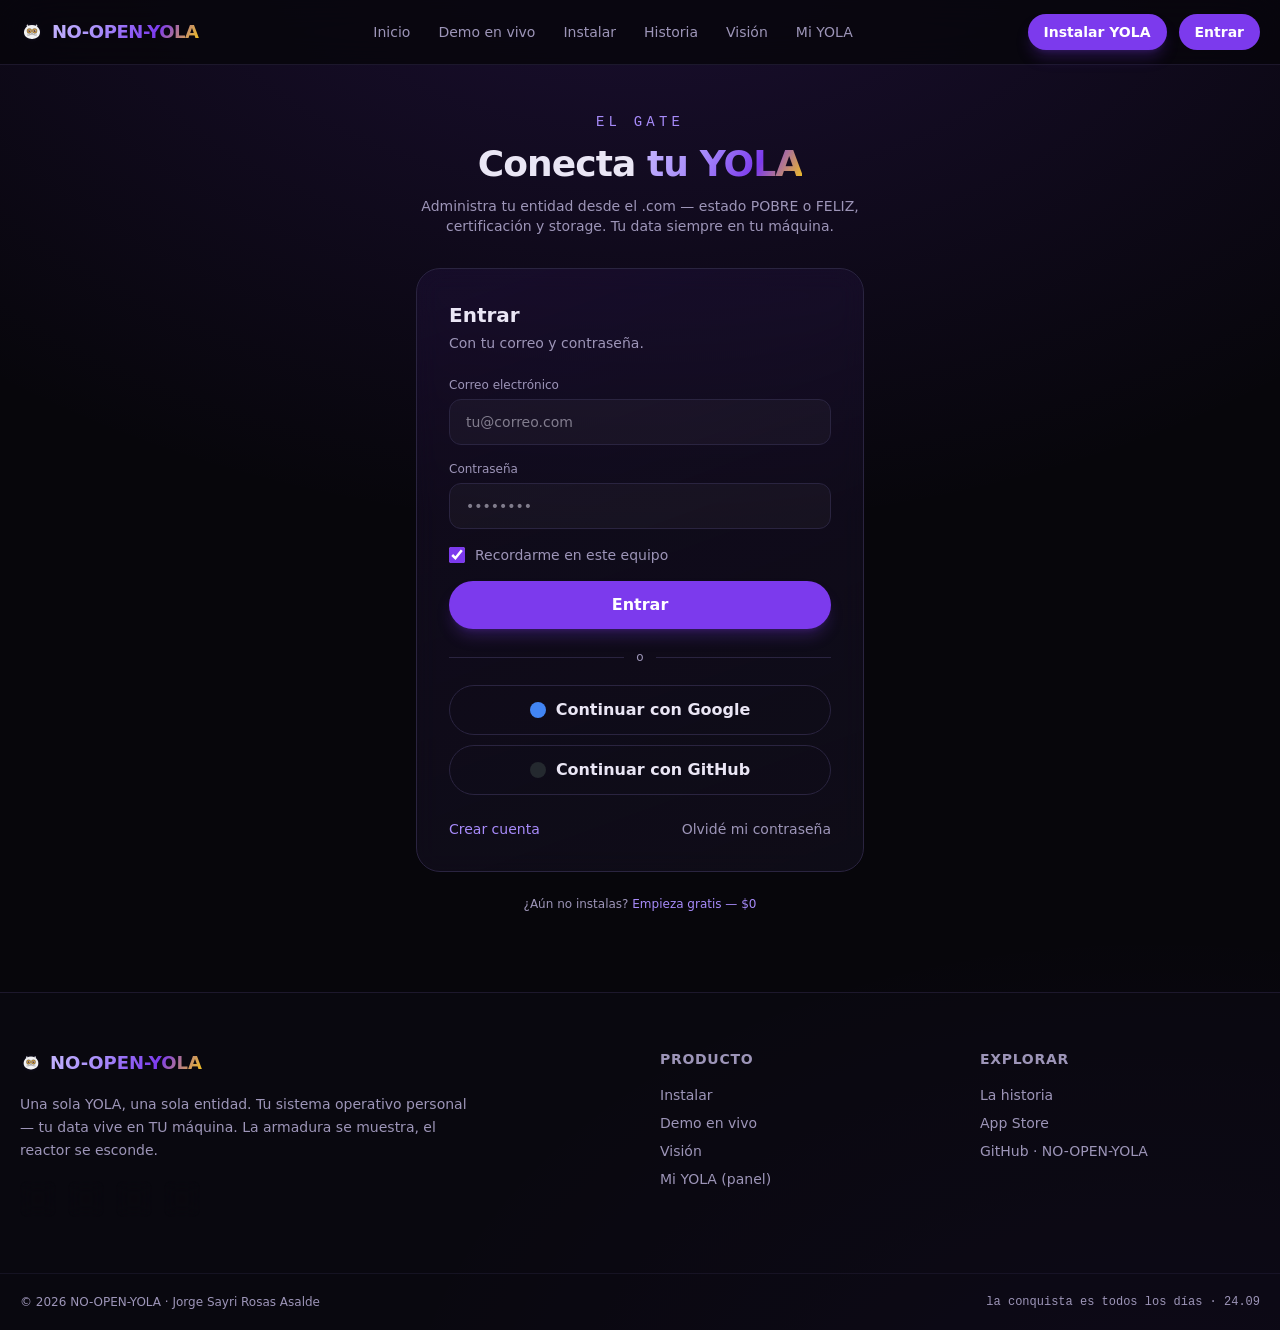
==== commit fe989aa6: "deploy: 2026-08-18T03:51Z — desde NO-OPEN-YOLA/yola-web" ====
--- a/auth/index.html
+++ b/auth/index.html
@@ -9,4 +9,4 @@
     "description": "Un sistema operativo personal, local-first: tu data vive en TU máquina. Gratis con publicidad, o certificada sin anuncios por $5/mes.",
     "founder": "Jorge Sayri Rosas Asalde"
   }
-  </script><link rel="stylesheet" href="/_astro/Footer.YxMbYgFF.css"></head><body class="bg-void min-h-screen"><header class="fixed top-0 inset-x-0 z-50 border-b border-line/60 bg-bg-void/80 backdrop-blur-xl"><nav class="max-w-7xl mx-auto px-5 h-16 flex items-center justify-between"><a href="/" class="flex items-center gap-2 group"><img src="/favicon.svg" alt="YOLA" width="24" height="24" class="group-hover:rotate-12 transition-transform"><span class="font-display font-bold tracking-tight text-lg"><span class="text-gradient">NO-OPEN-YOLA</span></span></a><div class="hidden md:flex items-center gap-1"><a href="/" class="px-3 py-2 rounded-lg text-sm font-medium transition-colors text-text-dim hover:text-text-main hover:bg-white/5">Inicio</a><a href="/hola-yola" class="px-3 py-2 rounded-lg text-sm font-medium transition-colors text-text-dim hover:text-text-main hover:bg-white/5">Demo en vivo</a><a href="/instalar" class="px-3 py-2 rounded-lg text-sm font-medium transition-colors text-text-dim hover:text-text-main hover:bg-white/5">Instalar</a><a href="/historia" class="px-3 py-2 rounded-lg text-sm font-medium transition-colors text-text-dim hover:text-text-main hover:bg-white/5">Historia</a><a href="/vision" class="px-3 py-2 rounded-lg text-sm font-medium transition-colors text-text-dim hover:text-text-main hover:bg-white/5">Visión</a><a href="/auth" class="px-3 py-2 rounded-lg text-sm font-medium transition-colors text-text-dim hover:text-text-main hover:bg-white/5">Mi YOLA</a></div><div class="flex items-center gap-3"><a href="/instalar" class="hidden sm:inline-flex items-center gap-2 rounded-full bg-violet-yola px-4 py-2 text-sm font-semibold text-white shadow-lg shadow-violet-yola/25 hover:bg-violet-glow transition-colors">Instalar YOLA</a><!-- Área de usuario viva: cambia según sesión (desktop) --><div id="user-area-desktop" class="hidden md:flex items-center gap-2"></div><button id="menu-toggle" class="md:hidden inline-flex items-center justify-center w-10 h-10 rounded-lg border border-line text-text-dim" aria-label="Menú"><svg xmlns="http://www.w3.org/2000/svg" width="20" height="20" viewBox="0 0 24 24" fill="none" stroke="currentColor" stroke-width="2"><path d="M4 6h16M4 12h16M4 18h16"></path></svg></button></div></nav><div id="mobile-menu" class="md:hidden hidden border-t border-line/60 bg-bg-deep/95 backdrop-blur-xl"><div class="px-5 py-3 flex flex-col gap-1"><a href="/" class="px-3 py-2.5 rounded-lg text-sm font-medium text-text-dim hover:text-text-main hover:bg-white/5">Inicio</a><a href="/hola-yola" class="px-3 py-2.5 rounded-lg text-sm font-medium text-text-dim hover:text-text-main hover:bg-white/5">Demo en vivo</a><a href="/instalar" class="px-3 py-2.5 rounded-lg text-sm font-medium text-text-dim hover:text-text-main hover:bg-white/5">Instalar</a><a href="/historia" class="px-3 py-2.5 rounded-lg text-sm font-medium text-text-dim hover:text-text-main hover:bg-white/5">Historia</a><a href="/vision" class="px-3 py-2.5 rounded-lg text-sm font-medium text-text-dim hover:text-text-main hover:bg-white/5">Visión</a><a href="/auth" class="px-3 py-2.5 rounded-lg text-sm font-medium text-text-dim hover:text-text-main hover:bg-white/5">Mi YOLA</a><!-- Área de usuario viva (móvil) --><div id="user-area-mobile" class="flex flex-col gap-1 pt-2 mt-2 border-t border-line/60"></div></div></div></header><script type="module" src="/_astro/Nav.astro_astro_type_script_index_0_lang.CLlUoSNN.js"></script><main class="min-h-[80vh] flex items-center justify-center px-5 pt-28 pb-20"><div class="w-full max-w-md"><div class="text-center mb-8"><div class="font-mono text-sm text-violet-glow uppercase tracking-[0.3em] mb-3">El gate</div><h1 class="font-display font-bold text-3xl sm:text-4xl tracking-tight">Conecta <span class="text-gradient">tu YOLA</span></h1><p class="mt-3 text-text-dim text-sm">Administra tu entidad desde el .com — estado POBRE o FELIZ, certificación y storage. Tu data siempre en tu máquina.</p></div><div class="glass rounded-3xl p-8"><!-- Login --><div id="cardLogin"><h2 class="font-display font-bold text-xl mb-1">Entrar</h2><p class="text-text-dim text-sm mb-6">Con tu correo y contraseña.</p><form id="formLogin" class="flex flex-col gap-4"><div><label for="email" class="block text-xs text-text-dim mb-1.5 font-medium">Correo electrónico</label><input id="email" type="email" placeholder="tu@correo.com" required class="w-full rounded-xl border border-line bg-white/3 px-4 py-3 text-sm text-text-main outline-none focus:border-violet-yola transition-colors"></div><div><label for="password" class="block text-xs text-text-dim mb-1.5 font-medium">Contraseña</label><input id="password" type="password" placeholder="••••••••" required class="w-full rounded-xl border border-line bg-white/3 px-4 py-3 text-sm text-text-main outline-none focus:border-violet-yola transition-colors"></div><label class="flex items-center gap-2.5 text-sm text-text-dim cursor-pointer select-none"><input id="remember" type="checkbox" checked class="w-4 h-4 rounded border-line bg-white/5 accent-violet-yola">Recordarme en este equipo</label><p id="msgLogin" class="hidden text-sm rounded-lg px-3 py-2"></p><button id="btnLogin" type="submit" class="w-full rounded-full bg-violet-yola px-6 py-3 font-semibold text-white shadow-lg shadow-violet-yola/25 hover:bg-violet-glow transition-colors">Entrar</button></form><div class="flex items-center gap-3 my-5"><div class="flex-1 h-px bg-line"></div><span class="text-xs text-text-dim">o</span><div class="flex-1 h-px bg-line"></div></div><!-- Botones OAuth dinámicos: solo los providers habilitados --><div id="oauthButtons" class="flex flex-col gap-2.5"></div><div class="mt-6 flex items-center justify-between text-sm"><button id="linkSignup" class="text-violet-glow hover:underline">Crear cuenta</button><button id="linkReset" class="text-text-dim hover:text-text-main transition-colors">Olvidé mi contraseña</button></div></div><!-- Signup --><div id="cardSignup" class="hidden"><h2 class="font-display font-bold text-xl mb-1">Crear cuenta</h2><p class="text-text-dim text-sm mb-6">Tu YOLA, tu correo, tu control.</p><form id="formSignup" class="flex flex-col gap-4"><div><label for="suEmail" class="block text-xs text-text-dim mb-1.5 font-medium">Correo electrónico</label><input id="suEmail" type="email" placeholder="tu@correo.com" required class="w-full rounded-xl border border-line bg-white/3 px-4 py-3 text-sm text-text-main outline-none focus:border-violet-yola transition-colors"></div><div><label for="suPassword" class="block text-xs text-text-dim mb-1.5 font-medium">Contraseña</label><input id="suPassword" type="password" placeholder="Mínimo 8 caracteres" required class="w-full rounded-xl border border-line bg-white/3 px-4 py-3 text-sm text-text-main outline-none focus:border-violet-yola transition-colors"></div><div><label for="suConfirm" class="block text-xs text-text-dim mb-1.5 font-medium">Repetir contraseña</label><input id="suConfirm" type="password" placeholder="Igual que arriba" required class="w-full rounded-xl border border-line bg-white/3 px-4 py-3 text-sm text-text-main outline-none focus:border-violet-yola transition-colors"></div><p id="msgSignup" class="hidden text-sm rounded-lg px-3 py-2"></p><button id="btnSignup" type="submit" class="w-full rounded-full bg-violet-yola px-6 py-3 font-semibold text-white shadow-lg shadow-violet-yola/25 hover:bg-violet-glow transition-colors">Crear cuenta</button></form><div class="mt-5 text-sm"><button id="btnBackVerify" class="text-text-dim hover:text-text-main transition-colors">← Volver</button></div></div><!-- Verificar correo --><div id="cardVerify" class="hidden"><h2 class="font-display font-bold text-xl mb-1">Revisa tu correo</h2><p class="text-text-dim text-sm mb-6">Te enviamos un enlace de confirmación. Ábrelo y vuelve para entrar.</p><button id="btnBackVerify2" onclick="window.location.href='/auth'" class="w-full rounded-full border border-line px-6 py-3 font-semibold text-text-main hover:border-violet-glow/60 transition-colors">Ya lo confirmé — entrar</button></div><!-- Reset --><div id="cardReset" class="hidden"><h2 class="font-display font-bold text-xl mb-1">Recuperar acceso</h2><p class="text-text-dim text-sm mb-6">Te enviamos un enlace para cambiar tu contraseña.</p><form id="formReset" class="flex flex-col gap-4"><div><label for="reEmail" class="block text-xs text-text-dim mb-1.5 font-medium">Correo electrónico</label><input id="reEmail" type="email" placeholder="tu@correo.com" required class="w-full rounded-xl border border-line bg-white/3 px-4 py-3 text-sm text-text-main outline-none focus:border-violet-yola transition-colors"></div><p id="msgReset" class="hidden text-sm rounded-lg px-3 py-2"></p><button id="btnReset" type="submit" class="w-full rounded-full bg-violet-yola px-6 py-3 font-semibold text-white shadow-lg shadow-violet-yola/25 hover:bg-violet-glow transition-colors">Enviar enlace</button></form><div class="mt-5 text-sm"><button id="linkBackReset" class="text-text-dim hover:text-text-main transition-colors">← Volver a entrar</button></div></div><!-- Nueva contraseña (flujo de recovery: el enlace trae el token) --><div id="cardNewPassword" class="hidden"><h2 class="font-display font-bold text-xl mb-1">Nueva contraseña</h2><p class="text-text-dim text-sm mb-6">Tu enlace de recuperación es válido. Elige una nueva.</p><form id="formNewPassword" class="flex flex-col gap-4"><div><label for="npPassword" class="block text-xs text-text-dim mb-1.5 font-medium">Nueva contraseña</label><input id="npPassword" type="password" placeholder="Mínimo 8 caracteres" required class="w-full rounded-xl border border-line bg-white/3 px-4 py-3 text-sm text-text-main outline-none focus:border-violet-yola transition-colors"></div><div><label for="npConfirm" class="block text-xs text-text-dim mb-1.5 font-medium">Repetir contraseña</label><input id="npConfirm" type="password" placeholder="Igual que arriba" required class="w-full rounded-xl border border-line bg-white/3 px-4 py-3 text-sm text-text-main outline-none focus:border-violet-yola transition-colors"></div><p id="msgNewPassword" class="hidden text-sm rounded-lg px-3 py-2"></p><button id="btnNewPassword" type="submit" class="w-full rounded-full bg-violet-yola px-6 py-3 font-semibold text-white shadow-lg shadow-violet-yola/25 hover:bg-violet-glow transition-colors">Guardar nueva contraseña</button></form></div></div><p class="mt-6 text-center text-xs text-text-dim">¿Aún no instalas? <a href="/instalar" class="text-violet-glow hover:underline">Empieza gratis — $0</a></p></div></main><footer class="border-t border-line/60 bg-bg-deep/50"><div class="max-w-7xl mx-auto px-5 py-14 grid gap-10 md:grid-cols-4"><div class="md:col-span-2"><div class="flex items-center gap-2 mb-4"><img src="/favicon.svg" alt="YOLA" width="22" height="22"><span class="font-display font-bold text-lg"><span class="text-gradient">NO-OPEN-YOLA</span></span></div><p class="text-text-dim text-sm leading-relaxed max-w-md">Una sola YOLA, una sola entidad. Tu sistema operativo personal — tu data vive en TU máquina. La armadura se muestra, el reactor se esconde.</p><div class="flex gap-3 mt-5"><a href="https://x.com/DevSayri" target="_blank" rel="noopener" class="w-9 h-9 rounded-lg glass glass-hover flex items-center justify-center text-text-dim hover:text-text-main" aria-label="X"><svg xmlns="http://www.w3.org/2000/svg" width="16" height="16" viewBox="0 0 24 24" fill="currentColor"><path d="M18.9 1.2h3.7l-8.1 9.3L24 22.8h-7.5l-5.9-7.7-6.7 7.7H.2l8.7-9.9L0 1.2h7.7l5.3 7 6-7z"></path></svg></a><a href="https://www.youtube.com/@sayridev_miaw" target="_blank" rel="noopener" class="w-9 h-9 rounded-lg glass glass-hover flex items-center justify-center text-text-dim hover:text-text-main" aria-label="YouTube"><svg xmlns="http://www.w3.org/2000/svg" width="16" height="16" viewBox="0 0 24 24" fill="currentColor"><path d="M23.5 6.2a3 3 0 0 0-2.1-2.1C19.5 3.5 12 3.5 12 3.5s-7.5 0-9.4.6A3 3 0 0 0 .5 6.2 31.3 31.3 0 0 0 0 12a31.3 31.3 0 0 0 .5 5.8 3 3 0 0 0 2.1 2.1c1.9.6 9.4.6 9.4.6s7.5 0 9.4-.6a3 3 0 0 0 2.1-2.1A31.3 31.3 0 0 0 24 12a31.3 31.3 0 0 0-.5-5.8zM9.6 15.6V8.4L15.8 12l-6.2 3.6z"></path></svg></a><a href="https://www.facebook.com/sayridev/" target="_blank" rel="noopener" class="w-9 h-9 rounded-lg glass glass-hover flex items-center justify-center text-text-dim hover:text-text-main" aria-label="Facebook"><svg xmlns="http://www.w3.org/2000/svg" width="16" height="16" viewBox="0 0 24 24" fill="currentColor"><path d="M24 12.073c0-6.627-5.373-12-12-12s-12 5.373-12 12c0 5.99 4.388 10.954 10.125 11.854v-8.385H7.078v-3.47h3.047V9.43c0-3.007 1.792-4.669 4.533-4.669 1.312 0 2.686.235 2.686.235v2.953H15.83c-1.491 0-1.956.925-1.956 1.874v2.25h3.328l-.532 3.47h-2.796v8.385C19.612 23.027 24 18.062 24 12.073z"></path></svg></a><a href="https://www.instagram.com/sayrirosasasalde/" target="_blank" rel="noopener" class="w-9 h-9 rounded-lg glass glass-hover flex items-center justify-center text-text-dim hover:text-text-main" aria-label="Instagram"><svg xmlns="http://www.w3.org/2000/svg" width="16" height="16" viewBox="0 0 24 24" fill="none" stroke="currentColor" stroke-width="2"><rect x="2" y="2" width="20" height="20" rx="5"></rect><circle cx="12" cy="12" r="4"></circle><circle cx="17.5" cy="6.5" r="1" fill="currentColor"></circle></svg></a></div></div><div><h4 class="font-display font-semibold text-sm uppercase tracking-wider text-text-dim mb-4">Producto</h4><div class="flex flex-col gap-2 text-sm"><a href="/instalar" class="text-text-dim hover:text-violet-glow transition-colors">Instalar</a><a href="/hola-yola" class="text-text-dim hover:text-violet-glow transition-colors">Demo en vivo</a><a href="/vision" class="text-text-dim hover:text-violet-glow transition-colors">Visión</a><a href="/auth" class="text-text-dim hover:text-violet-glow transition-colors">Mi YOLA (panel)</a></div></div><div><h4 class="font-display font-semibold text-sm uppercase tracking-wider text-text-dim mb-4">Explorar</h4><div class="flex flex-col gap-2 text-sm"><a href="/historia" class="text-text-dim hover:text-violet-glow transition-colors">La historia</a><a href="/instalar#appstore" class="text-text-dim hover:text-violet-glow transition-colors">App Store</a><a href="https://github.com/NO-OPEN-YOLA" target="_blank" rel="noopener" class="text-text-dim hover:text-violet-glow transition-colors">GitHub · NO-OPEN-YOLA</a></div></div></div><div class="border-t border-line/40"><div class="max-w-7xl mx-auto px-5 py-5 flex flex-col sm:flex-row items-center justify-between gap-2 text-xs text-text-dim"><span>© 2026 NO-OPEN-YOLA · Jorge Sayri Rosas Asalde</span><span class="font-mono">la conquista es todos los días · 24.09</span></div></div></footer><script type="module" src="/_astro/auth.astro_astro_type_script_index_0_lang.De1oLEKk.js"></script></body></html>+  </script><link rel="stylesheet" href="/_astro/Footer.cOBE8ZaQ.css"></head><body class="bg-void min-h-screen"><header class="fixed top-0 inset-x-0 z-50 border-b border-line/60 bg-bg-void/80 backdrop-blur-xl"><nav class="max-w-7xl mx-auto px-5 h-16 flex items-center justify-between"><a href="/" class="flex items-center gap-2 group"><img src="/favicon.svg" alt="YOLA" width="24" height="24" class="group-hover:rotate-12 transition-transform"><span class="font-display font-bold tracking-tight text-lg"><span class="text-gradient">NO-OPEN-YOLA</span></span></a><div class="hidden md:flex items-center gap-1"><a href="/" class="px-3 py-2 rounded-lg text-sm font-medium transition-colors text-text-dim hover:text-text-main hover:bg-white/5">Inicio</a><a href="/hola-yola" class="px-3 py-2 rounded-lg text-sm font-medium transition-colors text-text-dim hover:text-text-main hover:bg-white/5">Demo en vivo</a><a href="/instalar" class="px-3 py-2 rounded-lg text-sm font-medium transition-colors text-text-dim hover:text-text-main hover:bg-white/5">Instalar</a><a href="/historia" class="px-3 py-2 rounded-lg text-sm font-medium transition-colors text-text-dim hover:text-text-main hover:bg-white/5">Historia</a><a href="/vision" class="px-3 py-2 rounded-lg text-sm font-medium transition-colors text-text-dim hover:text-text-main hover:bg-white/5">Visión</a><a href="/auth" class="px-3 py-2 rounded-lg text-sm font-medium transition-colors text-text-dim hover:text-text-main hover:bg-white/5">Mi YOLA</a></div><div class="flex items-center gap-3"><a href="/instalar" class="hidden sm:inline-flex items-center gap-2 rounded-full bg-violet-yola px-4 py-2 text-sm font-semibold text-white shadow-lg shadow-violet-yola/25 hover:bg-violet-glow transition-colors">Instalar YOLA</a><!-- Área de usuario viva: cambia según sesión (desktop) --><div id="user-area-desktop" class="hidden md:flex items-center gap-2"></div><button id="menu-toggle" class="md:hidden inline-flex items-center justify-center w-10 h-10 rounded-lg border border-line text-text-dim" aria-label="Menú"><svg xmlns="http://www.w3.org/2000/svg" width="20" height="20" viewBox="0 0 24 24" fill="none" stroke="currentColor" stroke-width="2"><path d="M4 6h16M4 12h16M4 18h16"></path></svg></button></div></nav><div id="mobile-menu" class="md:hidden hidden border-t border-line/60 bg-bg-deep/95 backdrop-blur-xl"><div class="px-5 py-3 flex flex-col gap-1"><a href="/" class="px-3 py-2.5 rounded-lg text-sm font-medium text-text-dim hover:text-text-main hover:bg-white/5">Inicio</a><a href="/hola-yola" class="px-3 py-2.5 rounded-lg text-sm font-medium text-text-dim hover:text-text-main hover:bg-white/5">Demo en vivo</a><a href="/instalar" class="px-3 py-2.5 rounded-lg text-sm font-medium text-text-dim hover:text-text-main hover:bg-white/5">Instalar</a><a href="/historia" class="px-3 py-2.5 rounded-lg text-sm font-medium text-text-dim hover:text-text-main hover:bg-white/5">Historia</a><a href="/vision" class="px-3 py-2.5 rounded-lg text-sm font-medium text-text-dim hover:text-text-main hover:bg-white/5">Visión</a><a href="/auth" class="px-3 py-2.5 rounded-lg text-sm font-medium text-text-dim hover:text-text-main hover:bg-white/5">Mi YOLA</a><!-- Área de usuario viva (móvil) --><div id="user-area-mobile" class="flex flex-col gap-1 pt-2 mt-2 border-t border-line/60"></div></div></div></header><script type="module" src="/_astro/Nav.astro_astro_type_script_index_0_lang.CLlUoSNN.js"></script><main class="min-h-[80vh] flex items-center justify-center px-5 pt-28 pb-20"><div class="w-full max-w-md"><div class="text-center mb-8"><div class="font-mono text-sm text-violet-glow uppercase tracking-[0.3em] mb-3">El gate</div><h1 class="font-display font-bold text-3xl sm:text-4xl tracking-tight">Conecta <span class="text-gradient">tu YOLA</span></h1><p class="mt-3 text-text-dim text-sm">Administra tu entidad desde el .com — estado POBRE o FELIZ, certificación y storage. Tu data siempre en tu máquina.</p></div><div class="glass rounded-3xl p-8"><!-- Login --><div id="cardLogin"><h2 class="font-display font-bold text-xl mb-1">Entrar</h2><p class="text-text-dim text-sm mb-6">Con tu correo y contraseña.</p><form id="formLogin" class="flex flex-col gap-4"><div><label for="email" class="block text-xs text-text-dim mb-1.5 font-medium">Correo electrónico</label><input id="email" type="email" placeholder="tu@correo.com" required class="w-full rounded-xl border border-line bg-white/3 px-4 py-3 text-sm text-text-main outline-none focus:border-violet-yola transition-colors"></div><div><label for="password" class="block text-xs text-text-dim mb-1.5 font-medium">Contraseña</label><input id="password" type="password" placeholder="••••••••" required class="w-full rounded-xl border border-line bg-white/3 px-4 py-3 text-sm text-text-main outline-none focus:border-violet-yola transition-colors"></div><label class="flex items-center gap-2.5 text-sm text-text-dim cursor-pointer select-none"><input id="remember" type="checkbox" checked class="w-4 h-4 rounded border-line bg-white/5 accent-violet-yola">Recordarme en este equipo</label><p id="msgLogin" class="hidden text-sm rounded-lg px-3 py-2"></p><button id="btnLogin" type="submit" class="w-full rounded-full bg-violet-yola px-6 py-3 font-semibold text-white shadow-lg shadow-violet-yola/25 hover:bg-violet-glow transition-colors">Entrar</button></form><div class="flex items-center gap-3 my-5"><div class="flex-1 h-px bg-line"></div><span class="text-xs text-text-dim">o</span><div class="flex-1 h-px bg-line"></div></div><!-- Botones OAuth dinámicos: solo los providers habilitados --><div id="oauthButtons" class="flex flex-col gap-2.5"></div><div class="mt-6 flex items-center justify-between text-sm"><button id="linkSignup" class="text-violet-glow hover:underline">Crear cuenta</button><button id="linkReset" class="text-text-dim hover:text-text-main transition-colors">Olvidé mi contraseña</button></div></div><!-- Signup --><div id="cardSignup" class="hidden"><h2 class="font-display font-bold text-xl mb-1">Crear cuenta</h2><p class="text-text-dim text-sm mb-6">Tu YOLA, tu correo, tu control.</p><form id="formSignup" class="flex flex-col gap-4"><div><label for="suEmail" class="block text-xs text-text-dim mb-1.5 font-medium">Correo electrónico</label><input id="suEmail" type="email" placeholder="tu@correo.com" required class="w-full rounded-xl border border-line bg-white/3 px-4 py-3 text-sm text-text-main outline-none focus:border-violet-yola transition-colors"></div><div><label for="suPassword" class="block text-xs text-text-dim mb-1.5 font-medium">Contraseña</label><input id="suPassword" type="password" placeholder="Mínimo 8 caracteres" required class="w-full rounded-xl border border-line bg-white/3 px-4 py-3 text-sm text-text-main outline-none focus:border-violet-yola transition-colors"></div><div><label for="suConfirm" class="block text-xs text-text-dim mb-1.5 font-medium">Repetir contraseña</label><input id="suConfirm" type="password" placeholder="Igual que arriba" required class="w-full rounded-xl border border-line bg-white/3 px-4 py-3 text-sm text-text-main outline-none focus:border-violet-yola transition-colors"></div><p id="msgSignup" class="hidden text-sm rounded-lg px-3 py-2"></p><button id="btnSignup" type="submit" class="w-full rounded-full bg-violet-yola px-6 py-3 font-semibold text-white shadow-lg shadow-violet-yola/25 hover:bg-violet-glow transition-colors">Crear cuenta</button></form><div class="mt-5 text-sm"><button id="btnBackVerify" class="text-text-dim hover:text-text-main transition-colors">← Volver</button></div></div><!-- Verificar correo --><div id="cardVerify" class="hidden"><h2 class="font-display font-bold text-xl mb-1">Revisa tu correo</h2><p class="text-text-dim text-sm mb-6">Te enviamos un enlace de confirmación. Ábrelo y vuelve para entrar.</p><button id="btnBackVerify2" onclick="window.location.href='/auth'" class="w-full rounded-full border border-line px-6 py-3 font-semibold text-text-main hover:border-violet-glow/60 transition-colors">Ya lo confirmé — entrar</button></div><!-- Reset --><div id="cardReset" class="hidden"><h2 class="font-display font-bold text-xl mb-1">Recuperar acceso</h2><p class="text-text-dim text-sm mb-6">Te enviamos un enlace para cambiar tu contraseña.</p><form id="formReset" class="flex flex-col gap-4"><div><label for="reEmail" class="block text-xs text-text-dim mb-1.5 font-medium">Correo electrónico</label><input id="reEmail" type="email" placeholder="tu@correo.com" required class="w-full rounded-xl border border-line bg-white/3 px-4 py-3 text-sm text-text-main outline-none focus:border-violet-yola transition-colors"></div><p id="msgReset" class="hidden text-sm rounded-lg px-3 py-2"></p><button id="btnReset" type="submit" class="w-full rounded-full bg-violet-yola px-6 py-3 font-semibold text-white shadow-lg shadow-violet-yola/25 hover:bg-violet-glow transition-colors">Enviar enlace</button></form><div class="mt-5 text-sm"><button id="linkBackReset" class="text-text-dim hover:text-text-main transition-colors">← Volver a entrar</button></div></div><!-- Nueva contraseña (flujo de recovery: el enlace trae el token) --><div id="cardNewPassword" class="hidden"><h2 class="font-display font-bold text-xl mb-1">Nueva contraseña</h2><p class="text-text-dim text-sm mb-6">Tu enlace de recuperación es válido. Elige una nueva.</p><form id="formNewPassword" class="flex flex-col gap-4"><div><label for="npPassword" class="block text-xs text-text-dim mb-1.5 font-medium">Nueva contraseña</label><input id="npPassword" type="password" placeholder="Mínimo 8 caracteres" required class="w-full rounded-xl border border-line bg-white/3 px-4 py-3 text-sm text-text-main outline-none focus:border-violet-yola transition-colors"></div><div><label for="npConfirm" class="block text-xs text-text-dim mb-1.5 font-medium">Repetir contraseña</label><input id="npConfirm" type="password" placeholder="Igual que arriba" required class="w-full rounded-xl border border-line bg-white/3 px-4 py-3 text-sm text-text-main outline-none focus:border-violet-yola transition-colors"></div><p id="msgNewPassword" class="hidden text-sm rounded-lg px-3 py-2"></p><button id="btnNewPassword" type="submit" class="w-full rounded-full bg-violet-yola px-6 py-3 font-semibold text-white shadow-lg shadow-violet-yola/25 hover:bg-violet-glow transition-colors">Guardar nueva contraseña</button></form></div></div><p class="mt-6 text-center text-xs text-text-dim">¿Aún no instalas? <a href="/instalar" class="text-violet-glow hover:underline">Empieza gratis — $0</a></p></div></main><footer class="border-t border-line/60 bg-bg-deep/50"><div class="max-w-7xl mx-auto px-5 py-14 grid gap-10 md:grid-cols-4"><div class="md:col-span-2"><div class="flex items-center gap-2 mb-4"><img src="/favicon.svg" alt="YOLA" width="22" height="22"><span class="font-display font-bold text-lg"><span class="text-gradient">NO-OPEN-YOLA</span></span></div><p class="text-text-dim text-sm leading-relaxed max-w-md">Una sola YOLA, una sola entidad. Tu sistema operativo personal — tu data vive en TU máquina. La armadura se muestra, el reactor se esconde.</p><div class="flex gap-3 mt-5"><a href="https://x.com/DevSayri" target="_blank" rel="noopener" class="w-9 h-9 rounded-lg glass glass-hover flex items-center justify-center text-text-dim hover:text-text-main" aria-label="X"><svg xmlns="http://www.w3.org/2000/svg" width="16" height="16" viewBox="0 0 24 24" fill="currentColor"><path d="M18.9 1.2h3.7l-8.1 9.3L24 22.8h-7.5l-5.9-7.7-6.7 7.7H.2l8.7-9.9L0 1.2h7.7l5.3 7 6-7z"></path></svg></a><a href="https://www.youtube.com/@sayridev_miaw" target="_blank" rel="noopener" class="w-9 h-9 rounded-lg glass glass-hover flex items-center justify-center text-text-dim hover:text-text-main" aria-label="YouTube"><svg xmlns="http://www.w3.org/2000/svg" width="16" height="16" viewBox="0 0 24 24" fill="currentColor"><path d="M23.5 6.2a3 3 0 0 0-2.1-2.1C19.5 3.5 12 3.5 12 3.5s-7.5 0-9.4.6A3 3 0 0 0 .5 6.2 31.3 31.3 0 0 0 0 12a31.3 31.3 0 0 0 .5 5.8 3 3 0 0 0 2.1 2.1c1.9.6 9.4.6 9.4.6s7.5 0 9.4-.6a3 3 0 0 0 2.1-2.1A31.3 31.3 0 0 0 24 12a31.3 31.3 0 0 0-.5-5.8zM9.6 15.6V8.4L15.8 12l-6.2 3.6z"></path></svg></a><a href="https://www.facebook.com/sayridev/" target="_blank" rel="noopener" class="w-9 h-9 rounded-lg glass glass-hover flex items-center justify-center text-text-dim hover:text-text-main" aria-label="Facebook"><svg xmlns="http://www.w3.org/2000/svg" width="16" height="16" viewBox="0 0 24 24" fill="currentColor"><path d="M24 12.073c0-6.627-5.373-12-12-12s-12 5.373-12 12c0 5.99 4.388 10.954 10.125 11.854v-8.385H7.078v-3.47h3.047V9.43c0-3.007 1.792-4.669 4.533-4.669 1.312 0 2.686.235 2.686.235v2.953H15.83c-1.491 0-1.956.925-1.956 1.874v2.25h3.328l-.532 3.47h-2.796v8.385C19.612 23.027 24 18.062 24 12.073z"></path></svg></a><a href="https://www.instagram.com/sayrirosasasalde/" target="_blank" rel="noopener" class="w-9 h-9 rounded-lg glass glass-hover flex items-center justify-center text-text-dim hover:text-text-main" aria-label="Instagram"><svg xmlns="http://www.w3.org/2000/svg" width="16" height="16" viewBox="0 0 24 24" fill="none" stroke="currentColor" stroke-width="2"><rect x="2" y="2" width="20" height="20" rx="5"></rect><circle cx="12" cy="12" r="4"></circle><circle cx="17.5" cy="6.5" r="1" fill="currentColor"></circle></svg></a></div></div><div><h4 class="font-display font-semibold text-sm uppercase tracking-wider text-text-dim mb-4">Producto</h4><div class="flex flex-col gap-2 text-sm"><a href="/instalar" class="text-text-dim hover:text-violet-glow transition-colors">Instalar</a><a href="/hola-yola" class="text-text-dim hover:text-violet-glow transition-colors">Demo en vivo</a><a href="/vision" class="text-text-dim hover:text-violet-glow transition-colors">Visión</a><a href="/auth" class="text-text-dim hover:text-violet-glow transition-colors">Mi YOLA (panel)</a></div></div><div><h4 class="font-display font-semibold text-sm uppercase tracking-wider text-text-dim mb-4">Explorar</h4><div class="flex flex-col gap-2 text-sm"><a href="/historia" class="text-text-dim hover:text-violet-glow transition-colors">La historia</a><a href="/instalar#appstore" class="text-text-dim hover:text-violet-glow transition-colors">App Store</a><a href="https://github.com/NO-OPEN-YOLA" target="_blank" rel="noopener" class="text-text-dim hover:text-violet-glow transition-colors">GitHub · NO-OPEN-YOLA</a></div></div></div><div class="border-t border-line/40"><div class="max-w-7xl mx-auto px-5 py-5 flex flex-col sm:flex-row items-center justify-between gap-2 text-xs text-text-dim"><span>© 2026 NO-OPEN-YOLA · Jorge Sayri Rosas Asalde</span><span class="font-mono">la conquista es todos los días · 24.09</span></div></div></footer><script type="module" src="/_astro/auth.astro_astro_type_script_index_0_lang.De1oLEKk.js"></script></body></html>
--- a/_astro/Footer.cOBE8ZaQ.css
+++ b/_astro/Footer.cOBE8ZaQ.css
@@ -0,0 +1,2 @@
+/*! tailwindcss v4.3.3 | MIT License | https://tailwindcss.com */
+@layer properties{@supports (((-webkit-hyphens:none)) and (not (margin-trim:inline))) or ((-moz-orient:inline) and (not (color:rgb(from red r g b)))){*,:before,:after,::backdrop{--tw-translate-x:0;--tw-translate-y:0;--tw-translate-z:0;--tw-rotate-x:initial;--tw-rotate-y:initial;--tw-rotate-z:initial;--tw-skew-x:initial;--tw-skew-y:initial;--tw-space-y-reverse:0;--tw-border-style:solid;--tw-gradient-position:initial;--tw-gradient-from:#0000;--tw-gradient-via:#0000;--tw-gradient-to:#0000;--tw-gradient-stops:initial;--tw-gradient-via-stops:initial;--tw-gradient-from-position:0%;--tw-gradient-via-position:50%;--tw-gradient-to-position:100%;--tw-leading:initial;--tw-font-weight:initial;--tw-tracking:initial;--tw-shadow:0 0 #0000;--tw-shadow-color:initial;--tw-shadow-alpha:100%;--tw-inset-shadow:0 0 #0000;--tw-inset-shadow-color:initial;--tw-inset-shadow-alpha:100%;--tw-ring-color:initial;--tw-ring-shadow:0 0 #0000;--tw-inset-ring-color:initial;--tw-inset-ring-shadow:0 0 #0000;--tw-ring-inset:initial;--tw-ring-offset-width:0px;--tw-ring-offset-color:#fff;--tw-ring-offset-shadow:0 0 #0000;--tw-outline-style:solid;--tw-blur:initial;--tw-brightness:initial;--tw-contrast:initial;--tw-grayscale:initial;--tw-hue-rotate:initial;--tw-invert:initial;--tw-opacity:initial;--tw-saturate:initial;--tw-sepia:initial;--tw-drop-shadow:initial;--tw-drop-shadow-color:initial;--tw-drop-shadow-alpha:100%;--tw-drop-shadow-size:initial;--tw-backdrop-blur:initial;--tw-backdrop-brightness:initial;--tw-backdrop-contrast:initial;--tw-backdrop-grayscale:initial;--tw-backdrop-hue-rotate:initial;--tw-backdrop-invert:initial;--tw-backdrop-opacity:initial;--tw-backdrop-saturate:initial;--tw-backdrop-sepia:initial;--tw-ease:initial}}}@layer theme{:root,:host{--font-sans:-apple-system, BlinkMacSystemFont, "Segoe UI", Roboto, "Helvetica Neue", "Noto Sans", Arial, sans-serif, "Apple Color Emoji", "Segoe UI Emoji", "Segoe UI Symbol", "Noto Color Emoji";--font-mono:"JetBrains Mono", "Cascadia Code", monospace;--color-red-400:oklch(70.4% .191 22.216);--color-red-500:oklch(63.7% .237 25.331);--color-yellow-500:oklch(79.5% .184 86.047);--color-green-400:oklch(79.2% .209 151.711);--color-green-500:oklch(72.3% .219 149.579);--color-green-600:oklch(62.7% .194 149.214);--color-white:#fff;--spacing:.25rem;--container-md:28rem;--container-xl:36rem;--container-2xl:42rem;--container-3xl:48rem;--container-4xl:56rem;--container-5xl:64rem;--container-6xl:72rem;--container-7xl:80rem;--text-xs:.75rem;--text-xs--line-height:calc(1 / .75);--text-sm:.875rem;--text-sm--line-height:calc(1.25 / .875);--text-base:1rem;--text-base--line-height:calc(1.5 / 1);--text-lg:1.125rem;--text-lg--line-height:calc(1.75 / 1.125);--text-xl:1.25rem;--text-xl--line-height:calc(1.75 / 1.25);--text-2xl:1.5rem;--text-2xl--line-height:calc(2 / 1.5);--text-3xl:1.875rem;--text-3xl--line-height:calc(2.25 / 1.875);--text-4xl:2.25rem;--text-4xl--line-height:calc(2.5 / 2.25);--text-5xl:3rem;--text-5xl--line-height:1;--text-6xl:3.75rem;--text-6xl--line-height:1;--text-7xl:4.5rem;--text-7xl--line-height:1;--font-weight-medium:500;--font-weight-semibold:600;--font-weight-bold:700;--tracking-tight:-.025em;--tracking-wider:.05em;--tracking-widest:.1em;--leading-snug:1.375;--leading-relaxed:1.625;--radius-sm:.25rem;--radius-lg:.5rem;--radius-xl:.75rem;--radius-2xl:1rem;--radius-3xl:1.5rem;--ease-out:cubic-bezier(0, 0, .2, 1);--ease-in-out:cubic-bezier(.4, 0, .2, 1);--animate-spin:spin 1s linear infinite;--animate-pulse:pulse 2s cubic-bezier(.4, 0, .6, 1) infinite;--blur-xl:24px;--blur-2xl:40px;--aspect-video:16 / 9;--default-transition-duration:.15s;--default-transition-timing-function:cubic-bezier(.4, 0, .2, 1);--default-font-family:var(--font-sans);--default-mono-font-family:var(--font-mono);--color-violet-yola:#7c3aed;--color-violet-glow:#a78bfa;--color-bg-void:#07060b;--color-bg-deep:#0d0b14;--color-line:#2a2440;--color-text-main:#eae6f5;--color-text-dim:#9d95b8;--font-display:"Space Grotesk", "Segoe UI", system-ui, sans-serif;--font-body:"Inter", "Segoe UI", system-ui, sans-serif}}@layer base{*,:after,:before,::backdrop{box-sizing:border-box;border:0 solid;margin:0;padding:0}::file-selector-button{box-sizing:border-box;border:0 solid;margin:0;padding:0}html,:host{-webkit-text-size-adjust:100%;tab-size:4;line-height:1.5;font-family:var(--default-font-family,-apple-system, BlinkMacSystemFont, "Segoe UI", Roboto, "Helvetica Neue", "Noto Sans", Arial, sans-serif, "Apple Color Emoji", "Segoe UI Emoji", "Segoe UI Symbol", "Noto Color Emoji");font-feature-settings:var(--default-font-feature-settings,normal);font-variation-settings:var(--default-font-variation-settings,normal);-webkit-tap-highlight-color:transparent}hr{height:0;color:inherit;border-top-width:1px}abbr:where([title]){text-decoration:underline dotted}h1,h2,h3,h4,h5,h6{font-size:inherit;font-weight:inherit}a{color:inherit;-webkit-text-decoration:inherit;-webkit-text-decoration:inherit;-webkit-text-decoration:inherit;text-decoration:inherit}b,strong{font-weight:bolder}code,kbd,samp,pre{font-family:var(--default-mono-font-family,ui-monospace, SFMono-Regular, Menlo, Monaco, Consolas, "Liberation Mono", "Courier New", monospace);font-feature-settings:var(--default-mono-font-feature-settings,normal);font-variation-settings:var(--default-mono-font-variation-settings,normal);font-size:1em}small{font-size:80%}sub,sup{vertical-align:baseline;font-size:75%;line-height:0;position:relative}sub{bottom:-.25em}sup{top:-.5em}table{text-indent:0;border-color:inherit;border-collapse:collapse}:-moz-focusring:where(:not(iframe)){outline:auto}progress{vertical-align:baseline}summary{display:list-item}ol,ul,menu{list-style:none}img,svg,video,canvas,audio,iframe,embed,object{vertical-align:middle;display:block}img,video{max-width:100%;height:auto}button,input,select,optgroup,textarea{font:inherit;font-feature-settings:inherit;font-variation-settings:inherit;letter-spacing:inherit;color:inherit;opacity:1;background-color:#0000;border-radius:0}::file-selector-button{font:inherit;font-feature-settings:inherit;font-variation-settings:inherit;letter-spacing:inherit;color:inherit;opacity:1;background-color:#0000;border-radius:0}:where(select:is([multiple],[size])) optgroup{font-weight:bolder}:where(select:is([multiple],[size])) optgroup option{padding-inline-start:20px}::file-selector-button{margin-inline-end:4px}::placeholder{opacity:1}@supports (not ((-webkit-appearance:-apple-pay-button))) or (contain-intrinsic-size:1px){::placeholder{color:currentColor}@supports (color:color-mix(in lab, red, red)){::placeholder{color:color-mix(in oklab, currentcolor 50%, transparent)}}}textarea{resize:vertical}::-webkit-search-decoration{-webkit-appearance:none}::-webkit-date-and-time-value{min-height:1lh;text-align:inherit}::-webkit-datetime-edit{display:inline-flex}::-webkit-datetime-edit-fields-wrapper{padding:0}::-webkit-datetime-edit{padding-block:0}::-webkit-datetime-edit-year-field{padding-block:0}::-webkit-datetime-edit-month-field{padding-block:0}::-webkit-datetime-edit-day-field{padding-block:0}::-webkit-datetime-edit-hour-field{padding-block:0}::-webkit-datetime-edit-minute-field{padding-block:0}::-webkit-datetime-edit-second-field{padding-block:0}::-webkit-datetime-edit-millisecond-field{padding-block:0}::-webkit-datetime-edit-meridiem-field{padding-block:0}::-webkit-calendar-picker-indicator{line-height:1}:-moz-ui-invalid{box-shadow:none}button,input:where([type=button],[type=reset],[type=submit]){appearance:button}::file-selector-button{appearance:button}::-webkit-inner-spin-button{height:auto}::-webkit-outer-spin-button{height:auto}[hidden]:where(:not([hidden=until-found])){display:none!important}}@layer components;@layer utilities{.visible{visibility:visible}.absolute{position:absolute}.fixed{position:fixed}.relative{position:relative}.-inset-4{inset:calc(var(--spacing) * -4)}.inset-0{inset:0}.inset-x-0{inset-inline:0}.-top-3{top:calc(var(--spacing) * -3)}.-top-40{top:calc(var(--spacing) * -40)}.top-0{top:0}.-left-\[41px\]{left:-41px}.left-1\/2{left:50%}.z-50{z-index:50}.mx-auto{margin-inline:auto}.my-5{margin-block:calc(var(--spacing) * 5)}.mt-0\.5{margin-top:calc(var(--spacing) * .5)}.mt-1{margin-top:var(--spacing)}.mt-1\.5{margin-top:calc(var(--spacing) * 1.5)}.mt-2{margin-top:calc(var(--spacing) * 2)}.mt-3{margin-top:calc(var(--spacing) * 3)}.mt-4{margin-top:calc(var(--spacing) * 4)}.mt-5{margin-top:calc(var(--spacing) * 5)}.mt-6{margin-top:calc(var(--spacing) * 6)}.mt-7{margin-top:calc(var(--spacing) * 7)}.mt-8{margin-top:calc(var(--spacing) * 8)}.mt-10{margin-top:calc(var(--spacing) * 10)}.mt-12{margin-top:calc(var(--spacing) * 12)}.mt-16{margin-top:calc(var(--spacing) * 16)}.mt-20{margin-top:calc(var(--spacing) * 20)}.mb-1{margin-bottom:var(--spacing)}.mb-1\.5{margin-bottom:calc(var(--spacing) * 1.5)}.mb-2{margin-bottom:calc(var(--spacing) * 2)}.mb-3{margin-bottom:calc(var(--spacing) * 3)}.mb-4{margin-bottom:calc(var(--spacing) * 4)}.mb-5{margin-bottom:calc(var(--spacing) * 5)}.mb-6{margin-bottom:calc(var(--spacing) * 6)}.mb-8{margin-bottom:calc(var(--spacing) * 8)}.mb-10{margin-bottom:calc(var(--spacing) * 10)}.mb-12{margin-bottom:calc(var(--spacing) * 12)}.mb-14{margin-bottom:calc(var(--spacing) * 14)}.mb-16{margin-bottom:calc(var(--spacing) * 16)}.mb-20{margin-bottom:calc(var(--spacing) * 20)}.ml-3{margin-left:calc(var(--spacing) * 3)}.block{display:block}.contents{display:contents}.flex{display:flex}.grid{display:grid}.hidden{display:none}.inline{display:inline}.inline-block{display:inline-block}.inline-flex{display:inline-flex}.table{display:table}.aspect-video{aspect-ratio:var(--aspect-video)}.h-2{height:calc(var(--spacing) * 2)}.h-2\.5{height:calc(var(--spacing) * 2.5)}.h-3{height:calc(var(--spacing) * 3)}.h-4{height:calc(var(--spacing) * 4)}.h-6{height:calc(var(--spacing) * 6)}.h-8{height:calc(var(--spacing) * 8)}.h-9{height:calc(var(--spacing) * 9)}.h-10{height:calc(var(--spacing) * 10)}.h-12{height:calc(var(--spacing) * 12)}.h-14{height:calc(var(--spacing) * 14)}.h-16{height:calc(var(--spacing) * 16)}.h-\[500px\]{height:500px}.h-full{height:100%}.h-px{height:1px}.min-h-\[80vh\]{min-height:80vh}.min-h-\[85vh\]{min-height:85vh}.min-h-\[100vh\],.min-h-screen{min-height:100vh}.w-2{width:calc(var(--spacing) * 2)}.w-3{width:calc(var(--spacing) * 3)}.w-4{width:calc(var(--spacing) * 4)}.w-6{width:calc(var(--spacing) * 6)}.w-8{width:calc(var(--spacing) * 8)}.w-9{width:calc(var(--spacing) * 9)}.w-10{width:calc(var(--spacing) * 10)}.w-12{width:calc(var(--spacing) * 12)}.w-14{width:calc(var(--spacing) * 14)}.w-\[900px\]{width:900px}.w-full{width:100%}.max-w-2xl{max-width:var(--container-2xl)}.max-w-3xl{max-width:var(--container-3xl)}.max-w-4xl{max-width:var(--container-4xl)}.max-w-5xl{max-width:var(--container-5xl)}.max-w-6xl{max-width:var(--container-6xl)}.max-w-7xl{max-width:var(--container-7xl)}.max-w-\[10rem\]{max-width:10rem}.max-w-md{max-width:var(--container-md)}.max-w-xl{max-width:var(--container-xl)}.min-w-0{min-width:0}.flex-1{flex:1}.flex-shrink{flex-shrink:1}.shrink-0{flex-shrink:0}.border-collapse{border-collapse:collapse}.-translate-x-1\/2{--tw-translate-x:calc(calc(1 / 2 * 100%) * -1);translate:var(--tw-translate-x) var(--tw-translate-y)}.transform{transform:var(--tw-rotate-x,) var(--tw-rotate-y,) var(--tw-rotate-z,) var(--tw-skew-x,) var(--tw-skew-y,)}.transform\!{transform:var(--tw-rotate-x,) var(--tw-rotate-y,) var(--tw-rotate-z,) var(--tw-skew-x,) var(--tw-skew-y,)!important}.animate-pulse{animation:var(--animate-pulse)}.animate-spin{animation:var(--animate-spin)}.cursor-pointer{cursor:pointer}.resize{resize:both}.grid-cols-2{grid-template-columns:repeat(2,minmax(0,1fr))}.grid-cols-4{grid-template-columns:repeat(4,minmax(0,1fr))}.flex-col{flex-direction:column}.flex-wrap{flex-wrap:wrap}.items-baseline{align-items:baseline}.items-center{align-items:center}.items-start{align-items:flex-start}.justify-between{justify-content:space-between}.justify-center{justify-content:center}.gap-1{gap:var(--spacing)}.gap-1\.5{gap:calc(var(--spacing) * 1.5)}.gap-2{gap:calc(var(--spacing) * 2)}.gap-2\.5{gap:calc(var(--spacing) * 2.5)}.gap-3{gap:calc(var(--spacing) * 3)}.gap-4{gap:calc(var(--spacing) * 4)}.gap-5{gap:calc(var(--spacing) * 5)}.gap-6{gap:calc(var(--spacing) * 6)}.gap-10{gap:calc(var(--spacing) * 10)}:where(.space-y-3>:not(:last-child)){--tw-space-y-reverse:0;margin-block-start:calc(calc(var(--spacing) * 3) * var(--tw-space-y-reverse));margin-block-end:calc(calc(var(--spacing) * 3) * calc(1 - var(--tw-space-y-reverse)))}:where(.space-y-14>:not(:last-child)){--tw-space-y-reverse:0;margin-block-start:calc(calc(var(--spacing) * 14) * var(--tw-space-y-reverse));margin-block-end:calc(calc(var(--spacing) * 14) * calc(1 - var(--tw-space-y-reverse)))}.truncate{text-overflow:ellipsis;white-space:nowrap;overflow:hidden}.overflow-hidden{overflow:hidden}.rounded{border-radius:.25rem}.rounded-2xl{border-radius:var(--radius-2xl)}.rounded-3xl{border-radius:var(--radius-3xl)}.rounded-full{border-radius:2147483647px}.rounded-lg{border-radius:var(--radius-lg)}.rounded-xl{border-radius:var(--radius-xl)}.border{border-style:var(--tw-border-style);border-width:1px}.border-0{border-style:var(--tw-border-style);border-width:0}.border-2{border-style:var(--tw-border-style);border-width:2px}.border-y{border-block-style:var(--tw-border-style);border-block-width:1px}.border-t{border-top-style:var(--tw-border-style);border-top-width:1px}.border-b{border-bottom-style:var(--tw-border-style);border-bottom-width:1px}.border-l{border-left-style:var(--tw-border-style);border-left-width:1px}.border-green-500\/25{border-color:#00c75840}@supports (color:color-mix(in lab, red, red)){.border-green-500\/25{border-color:color-mix(in oklab, var(--color-green-500) 25%, transparent)}}.border-line{border-color:var(--color-line)}.border-line\/40{border-color:#2a244066}@supports (color:color-mix(in lab, red, red)){.border-line\/40{border-color:color-mix(in oklab, var(--color-line) 40%, transparent)}}.border-line\/60{border-color:#2a244099}@supports (color:color-mix(in lab, red, red)){.border-line\/60{border-color:color-mix(in oklab, var(--color-line) 60%, transparent)}}.border-violet-yola{border-color:var(--color-violet-yola)}.border-violet-yola\/30{border-color:#7c3aed4d}@supports (color:color-mix(in lab, red, red)){.border-violet-yola\/30{border-color:color-mix(in oklab, var(--color-violet-yola) 30%, transparent)}}.border-violet-yola\/40{border-color:#7c3aed66}@supports (color:color-mix(in lab, red, red)){.border-violet-yola\/40{border-color:color-mix(in oklab, var(--color-violet-yola) 40%, transparent)}}.border-violet-yola\/50{border-color:#7c3aed80}@supports (color:color-mix(in lab, red, red)){.border-violet-yola\/50{border-color:color-mix(in oklab, var(--color-violet-yola) 50%, transparent)}}.border-t-violet-yola{border-top-color:var(--color-violet-yola)}.bg-bg-deep{background-color:var(--color-bg-deep)}.bg-bg-deep\/40{background-color:#0d0b1466}@supports (color:color-mix(in lab, red, red)){.bg-bg-deep\/40{background-color:color-mix(in oklab, var(--color-bg-deep) 40%, transparent)}}.bg-bg-deep\/50{background-color:#0d0b1480}@supports (color:color-mix(in lab, red, red)){.bg-bg-deep\/50{background-color:color-mix(in oklab, var(--color-bg-deep) 50%, transparent)}}.bg-bg-deep\/60{background-color:#0d0b1499}@supports (color:color-mix(in lab, red, red)){.bg-bg-deep\/60{background-color:color-mix(in oklab, var(--color-bg-deep) 60%, transparent)}}.bg-bg-deep\/95{background-color:#0d0b14f2}@supports (color:color-mix(in lab, red, red)){.bg-bg-deep\/95{background-color:color-mix(in oklab, var(--color-bg-deep) 95%, transparent)}}.bg-bg-void{background-color:var(--color-bg-void)}.bg-bg-void\/80{background-color:#07060bcc}@supports (color:color-mix(in lab, red, red)){.bg-bg-void\/80{background-color:color-mix(in oklab, var(--color-bg-void) 80%, transparent)}}.bg-green-500\/5{background-color:#00c7580d}@supports (color:color-mix(in lab, red, red)){.bg-green-500\/5{background-color:color-mix(in oklab, var(--color-green-500) 5%, transparent)}}.bg-green-500\/10{background-color:#00c7581a}@supports (color:color-mix(in lab, red, red)){.bg-green-500\/10{background-color:color-mix(in oklab, var(--color-green-500) 10%, transparent)}}.bg-green-500\/15{background-color:#00c75826}@supports (color:color-mix(in lab, red, red)){.bg-green-500\/15{background-color:color-mix(in oklab, var(--color-green-500) 15%, transparent)}}.bg-green-500\/70{background-color:#00c758b3}@supports (color:color-mix(in lab, red, red)){.bg-green-500\/70{background-color:color-mix(in oklab, var(--color-green-500) 70%, transparent)}}.bg-green-600{background-color:var(--color-green-600)}.bg-line{background-color:var(--color-line)}.bg-red-500\/10{background-color:#fb2c361a}@supports (color:color-mix(in lab, red, red)){.bg-red-500\/10{background-color:color-mix(in oklab, var(--color-red-500) 10%, transparent)}}.bg-red-500\/70{background-color:#fb2c36b3}@supports (color:color-mix(in lab, red, red)){.bg-red-500\/70{background-color:color-mix(in oklab, var(--color-red-500) 70%, transparent)}}.bg-violet-glow{background-color:var(--color-violet-glow)}.bg-violet-yola{background-color:var(--color-violet-yola)}.bg-violet-yola\/10{background-color:#7c3aed1a}@supports (color:color-mix(in lab, red, red)){.bg-violet-yola\/10{background-color:color-mix(in oklab, var(--color-violet-yola) 10%, transparent)}}.bg-violet-yola\/15{background-color:#7c3aed26}@supports (color:color-mix(in lab, red, red)){.bg-violet-yola\/15{background-color:color-mix(in oklab, var(--color-violet-yola) 15%, transparent)}}.bg-violet-yola\/20{background-color:#7c3aed33}@supports (color:color-mix(in lab, red, red)){.bg-violet-yola\/20{background-color:color-mix(in oklab, var(--color-violet-yola) 20%, transparent)}}.bg-white\/3{background-color:#ffffff08}@supports (color:color-mix(in lab, red, red)){.bg-white\/3{background-color:color-mix(in oklab, var(--color-white) 3%, transparent)}}.bg-white\/5{background-color:#ffffff0d}@supports (color:color-mix(in lab, red, red)){.bg-white\/5{background-color:color-mix(in oklab, var(--color-white) 5%, transparent)}}.bg-yellow-500\/70{background-color:#edb200b3}@supports (color:color-mix(in lab, red, red)){.bg-yellow-500\/70{background-color:color-mix(in oklab, var(--color-yellow-500) 70%, transparent)}}.bg-gradient-to-br{--tw-gradient-position:to bottom right in oklab;background-image:linear-gradient(var(--tw-gradient-stops))}.from-violet-yola\/15{--tw-gradient-from:#7c3aed26}@supports (color:color-mix(in lab, red, red)){.from-violet-yola\/15{--tw-gradient-from:color-mix(in oklab, var(--color-violet-yola) 15%, transparent)}}.from-violet-yola\/15{--tw-gradient-stops:var(--tw-gradient-via-stops,var(--tw-gradient-position), var(--tw-gradient-from) var(--tw-gradient-from-position), var(--tw-gradient-to) var(--tw-gradient-to-position))}.via-transparent{--tw-gradient-via:transparent;--tw-gradient-via-stops:var(--tw-gradient-position), var(--tw-gradient-from) var(--tw-gradient-from-position), var(--tw-gradient-via) var(--tw-gradient-via-position), var(--tw-gradient-to) var(--tw-gradient-to-position);--tw-gradient-stops:var(--tw-gradient-via-stops)}.to-transparent{--tw-gradient-to:transparent;--tw-gradient-stops:var(--tw-gradient-via-stops,var(--tw-gradient-position), var(--tw-gradient-from) var(--tw-gradient-from-position), var(--tw-gradient-to) var(--tw-gradient-to-position))}.p-4{padding:calc(var(--spacing) * 4)}.p-5{padding:calc(var(--spacing) * 5)}.p-6{padding:calc(var(--spacing) * 6)}.p-7{padding:calc(var(--spacing) * 7)}.p-8{padding:calc(var(--spacing) * 8)}.p-10{padding:calc(var(--spacing) * 10)}.px-2\.5{padding-inline:calc(var(--spacing) * 2.5)}.px-3{padding-inline:calc(var(--spacing) * 3)}.px-3\.5{padding-inline:calc(var(--spacing) * 3.5)}.px-4{padding-inline:calc(var(--spacing) * 4)}.px-5{padding-inline:calc(var(--spacing) * 5)}.px-6{padding-inline:calc(var(--spacing) * 6)}.px-7{padding-inline:calc(var(--spacing) * 7)}.py-1{padding-block:var(--spacing)}.py-1\.5{padding-block:calc(var(--spacing) * 1.5)}.py-2{padding-block:calc(var(--spacing) * 2)}.py-2\.5{padding-block:calc(var(--spacing) * 2.5)}.py-3{padding-block:calc(var(--spacing) * 3)}.py-3\.5{padding-block:calc(var(--spacing) * 3.5)}.py-5{padding-block:calc(var(--spacing) * 5)}.py-14{padding-block:calc(var(--spacing) * 14)}.py-16{padding-block:calc(var(--spacing) * 16)}.py-20{padding-block:calc(var(--spacing) * 20)}.py-24{padding-block:calc(var(--spacing) * 24)}.pt-2{padding-top:calc(var(--spacing) * 2)}.pt-28{padding-top:calc(var(--spacing) * 28)}.pt-32{padding-top:calc(var(--spacing) * 32)}.pr-4{padding-right:calc(var(--spacing) * 4)}.pb-20{padding-bottom:calc(var(--spacing) * 20)}.pb-24{padding-bottom:calc(var(--spacing) * 24)}.pl-1{padding-left:var(--spacing)}.pl-8{padding-left:calc(var(--spacing) * 8)}.text-center{text-align:center}.text-left{text-align:left}.font-display{font-family:var(--font-display)}.font-mono{font-family:var(--font-mono)}.text-2xl{font-size:var(--text-2xl);line-height:var(--tw-leading,var(--text-2xl--line-height))}.text-3xl{font-size:var(--text-3xl);line-height:var(--tw-leading,var(--text-3xl--line-height))}.text-4xl{font-size:var(--text-4xl);line-height:var(--tw-leading,var(--text-4xl--line-height))}.text-5xl{font-size:var(--text-5xl);line-height:var(--tw-leading,var(--text-5xl--line-height))}.text-base{font-size:var(--text-base);line-height:var(--tw-leading,var(--text-base--line-height))}.text-lg{font-size:var(--text-lg);line-height:var(--tw-leading,var(--text-lg--line-height))}.text-sm{font-size:var(--text-sm);line-height:var(--tw-leading,var(--text-sm--line-height))}.text-xl{font-size:var(--text-xl);line-height:var(--tw-leading,var(--text-xl--line-height))}.text-xs{font-size:var(--text-xs);line-height:var(--tw-leading,var(--text-xs--line-height))}.text-\[11px\]{font-size:11px}.leading-\[1\.05\]{--tw-leading:1.05;line-height:1.05}.leading-relaxed{--tw-leading:var(--leading-relaxed);line-height:var(--leading-relaxed)}.leading-snug{--tw-leading:var(--leading-snug);line-height:var(--leading-snug)}.font-bold{--tw-font-weight:var(--font-weight-bold);font-weight:var(--font-weight-bold)}.font-medium{--tw-font-weight:var(--font-weight-medium);font-weight:var(--font-weight-medium)}.font-semibold{--tw-font-weight:var(--font-weight-semibold);font-weight:var(--font-weight-semibold)}.tracking-\[0\.3em\]{--tw-tracking:.3em;letter-spacing:.3em}.tracking-tight{--tw-tracking:var(--tracking-tight);letter-spacing:var(--tracking-tight)}.tracking-wider{--tw-tracking:var(--tracking-wider);letter-spacing:var(--tracking-wider)}.tracking-widest{--tw-tracking:var(--tracking-widest);letter-spacing:var(--tracking-widest)}.break-all{word-break:break-all}.text-green-400{color:var(--color-green-400)}.text-red-400{color:var(--color-red-400)}.text-text-dim{color:var(--color-text-dim)}.text-text-main{color:var(--color-text-main)}.text-violet-glow{color:var(--color-violet-glow)}.text-white{color:var(--color-white)}.uppercase{text-transform:uppercase}.underline{text-decoration-line:underline}.accent-violet-yola{accent-color:var(--color-violet-yola)}.shadow-2xl{--tw-shadow:0 25px 50px -12px var(--tw-shadow-color,#00000040);box-shadow:var(--tw-inset-shadow), var(--tw-inset-ring-shadow), var(--tw-ring-offset-shadow), var(--tw-ring-shadow), var(--tw-shadow)}.shadow-lg{--tw-shadow:0 10px 15px -3px var(--tw-shadow-color,#0000001a), 0 4px 6px -4px var(--tw-shadow-color,#0000001a);box-shadow:var(--tw-inset-shadow), var(--tw-inset-ring-shadow), var(--tw-ring-offset-shadow), var(--tw-ring-shadow), var(--tw-shadow)}.shadow-xl{--tw-shadow:0 20px 25px -5px var(--tw-shadow-color,#0000001a), 0 8px 10px -6px var(--tw-shadow-color,#0000001a);box-shadow:var(--tw-inset-shadow), var(--tw-inset-ring-shadow), var(--tw-ring-offset-shadow), var(--tw-ring-shadow), var(--tw-shadow)}.shadow-violet-yola\/15{--tw-shadow-color:#7c3aed26}@supports (color:color-mix(in lab, red, red)){.shadow-violet-yola\/15{--tw-shadow-color:color-mix(in oklab, color-mix(in oklab, var(--color-violet-yola) 15%, transparent) var(--tw-shadow-alpha), transparent)}}.shadow-violet-yola\/20{--tw-shadow-color:#7c3aed33}@supports (color:color-mix(in lab, red, red)){.shadow-violet-yola\/20{--tw-shadow-color:color-mix(in oklab, color-mix(in oklab, var(--color-violet-yola) 20%, transparent) var(--tw-shadow-alpha), transparent)}}.shadow-violet-yola\/25{--tw-shadow-color:#7c3aed40}@supports (color:color-mix(in lab, red, red)){.shadow-violet-yola\/25{--tw-shadow-color:color-mix(in oklab, color-mix(in oklab, var(--color-violet-yola) 25%, transparent) var(--tw-shadow-alpha), transparent)}}.shadow-violet-yola\/30{--tw-shadow-color:#7c3aed4d}@supports (color:color-mix(in lab, red, red)){.shadow-violet-yola\/30{--tw-shadow-color:color-mix(in oklab, color-mix(in oklab, var(--color-violet-yola) 30%, transparent) var(--tw-shadow-alpha), transparent)}}.outline{outline-style:var(--tw-outline-style);outline-width:1px}.blur{--tw-blur:blur(8px);filter:var(--tw-blur,) var(--tw-brightness,) var(--tw-contrast,) var(--tw-grayscale,) var(--tw-hue-rotate,) var(--tw-invert,) var(--tw-saturate,) var(--tw-sepia,) var(--tw-drop-shadow,)}.blur-2xl{--tw-blur:blur(var(--blur-2xl));filter:var(--tw-blur,) var(--tw-brightness,) var(--tw-contrast,) var(--tw-grayscale,) var(--tw-hue-rotate,) var(--tw-invert,) var(--tw-saturate,) var(--tw-sepia,) var(--tw-drop-shadow,)}.blur-\[140px\]{--tw-blur:blur(140px);filter:var(--tw-blur,) var(--tw-brightness,) var(--tw-contrast,) var(--tw-grayscale,) var(--tw-hue-rotate,) var(--tw-invert,) var(--tw-saturate,) var(--tw-sepia,) var(--tw-drop-shadow,)}.filter{filter:var(--tw-blur,) var(--tw-brightness,) var(--tw-contrast,) var(--tw-grayscale,) var(--tw-hue-rotate,) var(--tw-invert,) var(--tw-saturate,) var(--tw-sepia,) var(--tw-drop-shadow,)}.backdrop-blur-xl{--tw-backdrop-blur:blur(var(--blur-xl));backdrop-filter:var(--tw-backdrop-blur,) var(--tw-backdrop-brightness,) var(--tw-backdrop-contrast,) var(--tw-backdrop-grayscale,) var(--tw-backdrop-hue-rotate,) var(--tw-backdrop-invert,) var(--tw-backdrop-opacity,) var(--tw-backdrop-saturate,) var(--tw-backdrop-sepia,)}.transition{transition-property:color,background-color,border-color,outline-color,text-decoration-color,fill,stroke,--tw-gradient-from,--tw-gradient-via,--tw-gradient-to,opacity,box-shadow,transform,translate,scale,rotate,filter,backdrop-filter,display,content-visibility,overlay,pointer-events;transition-timing-function:var(--tw-ease,var(--default-transition-timing-function));transition-duration:var(--tw-duration,var(--default-transition-duration))}.transition-all{transition-property:all;transition-timing-function:var(--tw-ease,var(--default-transition-timing-function));transition-duration:var(--tw-duration,var(--default-transition-duration))}.transition-colors{transition-property:color,background-color,border-color,outline-color,text-decoration-color,fill,stroke,--tw-gradient-from,--tw-gradient-via,--tw-gradient-to;transition-timing-function:var(--tw-ease,var(--default-transition-timing-function));transition-duration:var(--tw-duration,var(--default-transition-duration))}.transition-transform{transition-property:transform,translate,scale,rotate;transition-timing-function:var(--tw-ease,var(--default-transition-timing-function));transition-duration:var(--tw-duration,var(--default-transition-duration))}.ease-in-out{--tw-ease:var(--ease-in-out);transition-timing-function:var(--ease-in-out)}.ease-out{--tw-ease:var(--ease-out);transition-timing-function:var(--ease-out)}.outline-none{--tw-outline-style:none;outline-style:none}.select-none{user-select:none}@media (hover:hover){.group-hover\:rotate-12:is(:where(.group):hover *){rotate:12deg}.group-hover\:border-violet-glow\/60:is(:where(.group):hover *){border-color:#a78bfa99}@supports (color:color-mix(in lab, red, red)){.group-hover\:border-violet-glow\/60:is(:where(.group):hover *){border-color:color-mix(in oklab, var(--color-violet-glow) 60%, transparent)}}.group-hover\:bg-violet-glow:is(:where(.group):hover *){background-color:var(--color-violet-glow)}.group-hover\:text-violet-glow:is(:where(.group):hover *){color:var(--color-violet-glow)}.hover\:-translate-y-0\.5:hover{--tw-translate-y:calc(var(--spacing) * -.5);translate:var(--tw-translate-x) var(--tw-translate-y)}.hover\:border-red-500\/50:hover{border-color:#fb2c3680}@supports (color:color-mix(in lab, red, red)){.hover\:border-red-500\/50:hover{border-color:color-mix(in oklab, var(--color-red-500) 50%, transparent)}}.hover\:border-violet-glow\/60:hover{border-color:#a78bfa99}@supports (color:color-mix(in lab, red, red)){.hover\:border-violet-glow\/60:hover{border-color:color-mix(in oklab, var(--color-violet-glow) 60%, transparent)}}.hover\:border-violet-yola\/40:hover{border-color:#7c3aed66}@supports (color:color-mix(in lab, red, red)){.hover\:border-violet-yola\/40:hover{border-color:color-mix(in oklab, var(--color-violet-yola) 40%, transparent)}}.hover\:bg-green-500:hover{background-color:var(--color-green-500)}.hover\:bg-violet-glow:hover{background-color:var(--color-violet-glow)}.hover\:bg-white\/5:hover{background-color:#ffffff0d}@supports (color:color-mix(in lab, red, red)){.hover\:bg-white\/5:hover{background-color:color-mix(in oklab, var(--color-white) 5%, transparent)}}.hover\:text-red-400:hover{color:var(--color-red-400)}.hover\:text-text-main:hover{color:var(--color-text-main)}.hover\:text-violet-glow:hover{color:var(--color-violet-glow)}.hover\:text-violet-glow\/80:hover{color:#a78bfacc}@supports (color:color-mix(in lab, red, red)){.hover\:text-violet-glow\/80:hover{color:color-mix(in oklab, var(--color-violet-glow) 80%, transparent)}}.hover\:underline:hover{text-decoration-line:underline}}.focus\:border-violet-yola:focus{border-color:var(--color-violet-yola)}.focus\:border-violet-yola\/60:focus{border-color:#7c3aed99}@supports (color:color-mix(in lab, red, red)){.focus\:border-violet-yola\/60:focus{border-color:color-mix(in oklab, var(--color-violet-yola) 60%, transparent)}}@media (width>=40rem){.sm\:inline-flex{display:inline-flex}.sm\:w-auto{width:auto}.sm\:grid-cols-3{grid-template-columns:repeat(3,minmax(0,1fr))}.sm\:flex-row{flex-direction:row}.sm\:items-center{align-items:center}.sm\:items-end{align-items:flex-end}.sm\:p-16{padding:calc(var(--spacing) * 16)}.sm\:text-2xl{font-size:var(--text-2xl);line-height:var(--tw-leading,var(--text-2xl--line-height))}.sm\:text-3xl{font-size:var(--text-3xl);line-height:var(--tw-leading,var(--text-3xl--line-height))}.sm\:text-4xl{font-size:var(--text-4xl);line-height:var(--tw-leading,var(--text-4xl--line-height))}.sm\:text-5xl{font-size:var(--text-5xl);line-height:var(--tw-leading,var(--text-5xl--line-height))}.sm\:text-6xl{font-size:var(--text-6xl);line-height:var(--tw-leading,var(--text-6xl--line-height))}.sm\:text-xl{font-size:var(--text-xl);line-height:var(--tw-leading,var(--text-xl--line-height))}}@media (width>=48rem){.md\:col-span-2{grid-column:span 2/span 2}.md\:flex{display:flex}.md\:hidden{display:none}.md\:grid-cols-2{grid-template-columns:repeat(2,minmax(0,1fr))}.md\:grid-cols-3{grid-template-columns:repeat(3,minmax(0,1fr))}.md\:grid-cols-4{grid-template-columns:repeat(4,minmax(0,1fr))}}@media (width>=64rem){.lg\:col-span-2{grid-column:span 2/span 2}.lg\:col-span-3{grid-column:span 3/span 3}.lg\:grid-cols-3{grid-template-columns:repeat(3,minmax(0,1fr))}.lg\:grid-cols-4{grid-template-columns:repeat(4,minmax(0,1fr))}.lg\:grid-cols-5{grid-template-columns:repeat(5,minmax(0,1fr))}}@media (width>=80rem){.xl\:text-7xl{font-size:var(--text-7xl);line-height:var(--tw-leading,var(--text-7xl--line-height))}}}html{scroll-behavior:smooth}body{background:var(--color-bg-void);color:var(--color-text-main);font-family:var(--font-body);-webkit-font-smoothing:antialiased;overflow-x:hidden}.bg-void{background:radial-gradient(ellipse 80% 50% at 50% -10%, #7c3aed2e, transparent), radial-gradient(ellipse 60% 40% at 90% 110%, #7c3aed14, transparent), var(--color-bg-void)}.text-gradient{color:#0000;background:linear-gradient(120deg,#c4b5fd 0%,#a78bfa 35%,#7c3aed 70%,#f5c518 100%);background-clip:text}@keyframes fadeUp{0%{opacity:0;transform:translateY(24px)}to{opacity:1;transform:translateY(0)}}.fade-up{animation:.8s cubic-bezier(.22,1,.36,1) both fadeUp}.fade-up-1{animation-delay:.1s}.fade-up-2{animation-delay:.25s}.fade-up-3{animation-delay:.4s}.fade-up-4{animation-delay:.55s}@keyframes pulseGlow{0%,to{opacity:.5}50%{opacity:1}}.pulse-glow{animation:3s ease-in-out infinite pulseGlow}.glass{border:1px solid var(--color-line);backdrop-filter:blur(12px);background:linear-gradient(160deg,#7c3aed14,#14112099)}.glass-hover{transition:transform .25s,border-color .25s,box-shadow .25s}.glass-hover:hover{border-color:#a78bfa73;transform:translateY(-4px);box-shadow:0 20px 60px -20px #7c3aed59}.grid-pattern{background-image:linear-gradient(#7c3aed0f 1px,#0000 1px),linear-gradient(90deg,#7c3aed0f 1px,#0000 1px);background-size:48px 48px;mask-image:radial-gradient(70% 60% at 50% 40%,#000,#0000)}::-webkit-scrollbar{width:10px}::-webkit-scrollbar-track{background:var(--color-bg-void)}::-webkit-scrollbar-thumb{background:#2a2440;border-radius:5px}::-webkit-scrollbar-thumb:hover{background:#3d3560}@property --tw-translate-x{syntax:"*";inherits:false;initial-value:0}@property --tw-translate-y{syntax:"*";inherits:false;initial-value:0}@property --tw-translate-z{syntax:"*";inherits:false;initial-value:0}@property --tw-rotate-x{syntax:"*";inherits:false}@property --tw-rotate-y{syntax:"*";inherits:false}@property --tw-rotate-z{syntax:"*";inherits:false}@property --tw-skew-x{syntax:"*";inherits:false}@property --tw-skew-y{syntax:"*";inherits:false}@property --tw-space-y-reverse{syntax:"*";inherits:false;initial-value:0}@property --tw-border-style{syntax:"*";inherits:false;initial-value:solid}@property --tw-gradient-position{syntax:"*";inherits:false}@property --tw-gradient-from{syntax:"<color>";inherits:false;initial-value:#0000}@property --tw-gradient-via{syntax:"<color>";inherits:false;initial-value:#0000}@property --tw-gradient-to{syntax:"<color>";inherits:false;initial-value:#0000}@property --tw-gradient-stops{syntax:"*";inherits:false}@property --tw-gradient-via-stops{syntax:"*";inherits:false}@property --tw-gradient-from-position{syntax:"<length-percentage>";inherits:false;initial-value:0%}@property --tw-gradient-via-position{syntax:"<length-percentage>";inherits:false;initial-value:50%}@property --tw-gradient-to-position{syntax:"<length-percentage>";inherits:false;initial-value:100%}@property --tw-leading{syntax:"*";inherits:false}@property --tw-font-weight{syntax:"*";inherits:false}@property --tw-tracking{syntax:"*";inherits:false}@property --tw-shadow{syntax:"*";inherits:false;initial-value:0 0 #0000}@property --tw-shadow-color{syntax:"*";inherits:false}@property --tw-shadow-alpha{syntax:"<percentage>";inherits:false;initial-value:100%}@property --tw-inset-shadow{syntax:"*";inherits:false;initial-value:0 0 #0000}@property --tw-inset-shadow-color{syntax:"*";inherits:false}@property --tw-inset-shadow-alpha{syntax:"<percentage>";inherits:false;initial-value:100%}@property --tw-ring-color{syntax:"*";inherits:false}@property --tw-ring-shadow{syntax:"*";inherits:false;initial-value:0 0 #0000}@property --tw-inset-ring-color{syntax:"*";inherits:false}@property --tw-inset-ring-shadow{syntax:"*";inherits:false;initial-value:0 0 #0000}@property --tw-ring-inset{syntax:"*";inherits:false}@property --tw-ring-offset-width{syntax:"<length>";inherits:false;initial-value:0}@property --tw-ring-offset-color{syntax:"*";inherits:false;initial-value:#fff}@property --tw-ring-offset-shadow{syntax:"*";inherits:false;initial-value:0 0 #0000}@property --tw-outline-style{syntax:"*";inherits:false;initial-value:solid}@property --tw-blur{syntax:"*";inherits:false}@property --tw-brightness{syntax:"*";inherits:false}@property --tw-contrast{syntax:"*";inherits:false}@property --tw-grayscale{syntax:"*";inherits:false}@property --tw-hue-rotate{syntax:"*";inherits:false}@property --tw-invert{syntax:"*";inherits:false}@property --tw-opacity{syntax:"*";inherits:false}@property --tw-saturate{syntax:"*";inherits:false}@property --tw-sepia{syntax:"*";inherits:false}@property --tw-drop-shadow{syntax:"*";inherits:false}@property --tw-drop-shadow-color{syntax:"*";inherits:false}@property --tw-drop-shadow-alpha{syntax:"<percentage>";inherits:false;initial-value:100%}@property --tw-drop-shadow-size{syntax:"*";inherits:false}@property --tw-backdrop-blur{syntax:"*";inherits:false}@property --tw-backdrop-brightness{syntax:"*";inherits:false}@property --tw-backdrop-contrast{syntax:"*";inherits:false}@property --tw-backdrop-grayscale{syntax:"*";inherits:false}@property --tw-backdrop-hue-rotate{syntax:"*";inherits:false}@property --tw-backdrop-invert{syntax:"*";inherits:false}@property --tw-backdrop-opacity{syntax:"*";inherits:false}@property --tw-backdrop-saturate{syntax:"*";inherits:false}@property --tw-backdrop-sepia{syntax:"*";inherits:false}@property --tw-ease{syntax:"*";inherits:false}@keyframes spin{to{transform:rotate(360deg)}}@keyframes pulse{50%{opacity:.5}}
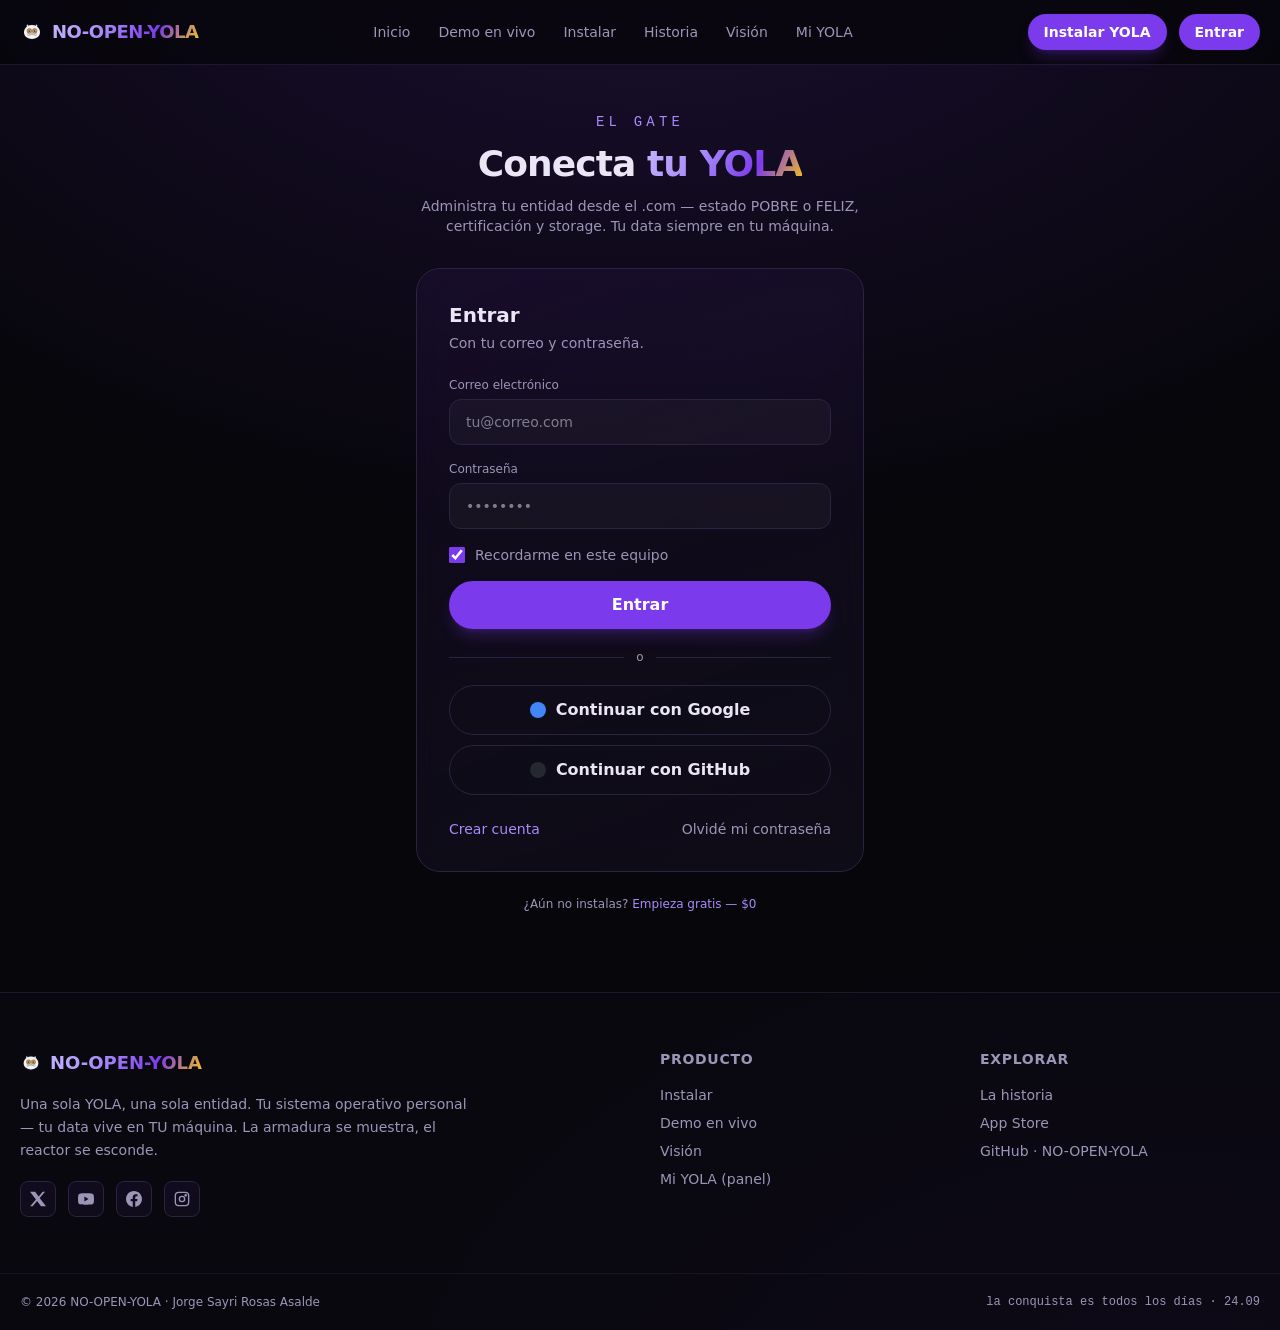
==== commit 52f070ca: "deploy: 2026-08-18T16:43Z — desde NO-OPEN-YOLA/yola-web" ====
--- a/auth/index.html
+++ b/auth/index.html
@@ -9,4 +9,4 @@
     "description": "Un sistema operativo personal, local-first: tu data vive en TU máquina. Gratis con publicidad, o certificada sin anuncios por $5/mes.",
     "founder": "Jorge Sayri Rosas Asalde"
   }
-  </script><link rel="stylesheet" href="/_astro/Footer.cOBE8ZaQ.css"></head><body class="bg-void min-h-screen"><header class="fixed top-0 inset-x-0 z-50 border-b border-line/60 bg-bg-void/80 backdrop-blur-xl"><nav class="max-w-7xl mx-auto px-5 h-16 flex items-center justify-between"><a href="/" class="flex items-center gap-2 group"><img src="/favicon.svg" alt="YOLA" width="24" height="24" class="group-hover:rotate-12 transition-transform"><span class="font-display font-bold tracking-tight text-lg"><span class="text-gradient">NO-OPEN-YOLA</span></span></a><div class="hidden md:flex items-center gap-1"><a href="/" class="px-3 py-2 rounded-lg text-sm font-medium transition-colors text-text-dim hover:text-text-main hover:bg-white/5">Inicio</a><a href="/hola-yola" class="px-3 py-2 rounded-lg text-sm font-medium transition-colors text-text-dim hover:text-text-main hover:bg-white/5">Demo en vivo</a><a href="/instalar" class="px-3 py-2 rounded-lg text-sm font-medium transition-colors text-text-dim hover:text-text-main hover:bg-white/5">Instalar</a><a href="/historia" class="px-3 py-2 rounded-lg text-sm font-medium transition-colors text-text-dim hover:text-text-main hover:bg-white/5">Historia</a><a href="/vision" class="px-3 py-2 rounded-lg text-sm font-medium transition-colors text-text-dim hover:text-text-main hover:bg-white/5">Visión</a><a href="/auth" class="px-3 py-2 rounded-lg text-sm font-medium transition-colors text-text-dim hover:text-text-main hover:bg-white/5">Mi YOLA</a></div><div class="flex items-center gap-3"><a href="/instalar" class="hidden sm:inline-flex items-center gap-2 rounded-full bg-violet-yola px-4 py-2 text-sm font-semibold text-white shadow-lg shadow-violet-yola/25 hover:bg-violet-glow transition-colors">Instalar YOLA</a><!-- Área de usuario viva: cambia según sesión (desktop) --><div id="user-area-desktop" class="hidden md:flex items-center gap-2"></div><button id="menu-toggle" class="md:hidden inline-flex items-center justify-center w-10 h-10 rounded-lg border border-line text-text-dim" aria-label="Menú"><svg xmlns="http://www.w3.org/2000/svg" width="20" height="20" viewBox="0 0 24 24" fill="none" stroke="currentColor" stroke-width="2"><path d="M4 6h16M4 12h16M4 18h16"></path></svg></button></div></nav><div id="mobile-menu" class="md:hidden hidden border-t border-line/60 bg-bg-deep/95 backdrop-blur-xl"><div class="px-5 py-3 flex flex-col gap-1"><a href="/" class="px-3 py-2.5 rounded-lg text-sm font-medium text-text-dim hover:text-text-main hover:bg-white/5">Inicio</a><a href="/hola-yola" class="px-3 py-2.5 rounded-lg text-sm font-medium text-text-dim hover:text-text-main hover:bg-white/5">Demo en vivo</a><a href="/instalar" class="px-3 py-2.5 rounded-lg text-sm font-medium text-text-dim hover:text-text-main hover:bg-white/5">Instalar</a><a href="/historia" class="px-3 py-2.5 rounded-lg text-sm font-medium text-text-dim hover:text-text-main hover:bg-white/5">Historia</a><a href="/vision" class="px-3 py-2.5 rounded-lg text-sm font-medium text-text-dim hover:text-text-main hover:bg-white/5">Visión</a><a href="/auth" class="px-3 py-2.5 rounded-lg text-sm font-medium text-text-dim hover:text-text-main hover:bg-white/5">Mi YOLA</a><!-- Área de usuario viva (móvil) --><div id="user-area-mobile" class="flex flex-col gap-1 pt-2 mt-2 border-t border-line/60"></div></div></div></header><script type="module" src="/_astro/Nav.astro_astro_type_script_index_0_lang.CLlUoSNN.js"></script><main class="min-h-[80vh] flex items-center justify-center px-5 pt-28 pb-20"><div class="w-full max-w-md"><div class="text-center mb-8"><div class="font-mono text-sm text-violet-glow uppercase tracking-[0.3em] mb-3">El gate</div><h1 class="font-display font-bold text-3xl sm:text-4xl tracking-tight">Conecta <span class="text-gradient">tu YOLA</span></h1><p class="mt-3 text-text-dim text-sm">Administra tu entidad desde el .com — estado POBRE o FELIZ, certificación y storage. Tu data siempre en tu máquina.</p></div><div class="glass rounded-3xl p-8"><!-- Login --><div id="cardLogin"><h2 class="font-display font-bold text-xl mb-1">Entrar</h2><p class="text-text-dim text-sm mb-6">Con tu correo y contraseña.</p><form id="formLogin" class="flex flex-col gap-4"><div><label for="email" class="block text-xs text-text-dim mb-1.5 font-medium">Correo electrónico</label><input id="email" type="email" placeholder="tu@correo.com" required class="w-full rounded-xl border border-line bg-white/3 px-4 py-3 text-sm text-text-main outline-none focus:border-violet-yola transition-colors"></div><div><label for="password" class="block text-xs text-text-dim mb-1.5 font-medium">Contraseña</label><input id="password" type="password" placeholder="••••••••" required class="w-full rounded-xl border border-line bg-white/3 px-4 py-3 text-sm text-text-main outline-none focus:border-violet-yola transition-colors"></div><label class="flex items-center gap-2.5 text-sm text-text-dim cursor-pointer select-none"><input id="remember" type="checkbox" checked class="w-4 h-4 rounded border-line bg-white/5 accent-violet-yola">Recordarme en este equipo</label><p id="msgLogin" class="hidden text-sm rounded-lg px-3 py-2"></p><button id="btnLogin" type="submit" class="w-full rounded-full bg-violet-yola px-6 py-3 font-semibold text-white shadow-lg shadow-violet-yola/25 hover:bg-violet-glow transition-colors">Entrar</button></form><div class="flex items-center gap-3 my-5"><div class="flex-1 h-px bg-line"></div><span class="text-xs text-text-dim">o</span><div class="flex-1 h-px bg-line"></div></div><!-- Botones OAuth dinámicos: solo los providers habilitados --><div id="oauthButtons" class="flex flex-col gap-2.5"></div><div class="mt-6 flex items-center justify-between text-sm"><button id="linkSignup" class="text-violet-glow hover:underline">Crear cuenta</button><button id="linkReset" class="text-text-dim hover:text-text-main transition-colors">Olvidé mi contraseña</button></div></div><!-- Signup --><div id="cardSignup" class="hidden"><h2 class="font-display font-bold text-xl mb-1">Crear cuenta</h2><p class="text-text-dim text-sm mb-6">Tu YOLA, tu correo, tu control.</p><form id="formSignup" class="flex flex-col gap-4"><div><label for="suEmail" class="block text-xs text-text-dim mb-1.5 font-medium">Correo electrónico</label><input id="suEmail" type="email" placeholder="tu@correo.com" required class="w-full rounded-xl border border-line bg-white/3 px-4 py-3 text-sm text-text-main outline-none focus:border-violet-yola transition-colors"></div><div><label for="suPassword" class="block text-xs text-text-dim mb-1.5 font-medium">Contraseña</label><input id="suPassword" type="password" placeholder="Mínimo 8 caracteres" required class="w-full rounded-xl border border-line bg-white/3 px-4 py-3 text-sm text-text-main outline-none focus:border-violet-yola transition-colors"></div><div><label for="suConfirm" class="block text-xs text-text-dim mb-1.5 font-medium">Repetir contraseña</label><input id="suConfirm" type="password" placeholder="Igual que arriba" required class="w-full rounded-xl border border-line bg-white/3 px-4 py-3 text-sm text-text-main outline-none focus:border-violet-yola transition-colors"></div><p id="msgSignup" class="hidden text-sm rounded-lg px-3 py-2"></p><button id="btnSignup" type="submit" class="w-full rounded-full bg-violet-yola px-6 py-3 font-semibold text-white shadow-lg shadow-violet-yola/25 hover:bg-violet-glow transition-colors">Crear cuenta</button></form><div class="mt-5 text-sm"><button id="btnBackVerify" class="text-text-dim hover:text-text-main transition-colors">← Volver</button></div></div><!-- Verificar correo --><div id="cardVerify" class="hidden"><h2 class="font-display font-bold text-xl mb-1">Revisa tu correo</h2><p class="text-text-dim text-sm mb-6">Te enviamos un enlace de confirmación. Ábrelo y vuelve para entrar.</p><button id="btnBackVerify2" onclick="window.location.href='/auth'" class="w-full rounded-full border border-line px-6 py-3 font-semibold text-text-main hover:border-violet-glow/60 transition-colors">Ya lo confirmé — entrar</button></div><!-- Reset --><div id="cardReset" class="hidden"><h2 class="font-display font-bold text-xl mb-1">Recuperar acceso</h2><p class="text-text-dim text-sm mb-6">Te enviamos un enlace para cambiar tu contraseña.</p><form id="formReset" class="flex flex-col gap-4"><div><label for="reEmail" class="block text-xs text-text-dim mb-1.5 font-medium">Correo electrónico</label><input id="reEmail" type="email" placeholder="tu@correo.com" required class="w-full rounded-xl border border-line bg-white/3 px-4 py-3 text-sm text-text-main outline-none focus:border-violet-yola transition-colors"></div><p id="msgReset" class="hidden text-sm rounded-lg px-3 py-2"></p><button id="btnReset" type="submit" class="w-full rounded-full bg-violet-yola px-6 py-3 font-semibold text-white shadow-lg shadow-violet-yola/25 hover:bg-violet-glow transition-colors">Enviar enlace</button></form><div class="mt-5 text-sm"><button id="linkBackReset" class="text-text-dim hover:text-text-main transition-colors">← Volver a entrar</button></div></div><!-- Nueva contraseña (flujo de recovery: el enlace trae el token) --><div id="cardNewPassword" class="hidden"><h2 class="font-display font-bold text-xl mb-1">Nueva contraseña</h2><p class="text-text-dim text-sm mb-6">Tu enlace de recuperación es válido. Elige una nueva.</p><form id="formNewPassword" class="flex flex-col gap-4"><div><label for="npPassword" class="block text-xs text-text-dim mb-1.5 font-medium">Nueva contraseña</label><input id="npPassword" type="password" placeholder="Mínimo 8 caracteres" required class="w-full rounded-xl border border-line bg-white/3 px-4 py-3 text-sm text-text-main outline-none focus:border-violet-yola transition-colors"></div><div><label for="npConfirm" class="block text-xs text-text-dim mb-1.5 font-medium">Repetir contraseña</label><input id="npConfirm" type="password" placeholder="Igual que arriba" required class="w-full rounded-xl border border-line bg-white/3 px-4 py-3 text-sm text-text-main outline-none focus:border-violet-yola transition-colors"></div><p id="msgNewPassword" class="hidden text-sm rounded-lg px-3 py-2"></p><button id="btnNewPassword" type="submit" class="w-full rounded-full bg-violet-yola px-6 py-3 font-semibold text-white shadow-lg shadow-violet-yola/25 hover:bg-violet-glow transition-colors">Guardar nueva contraseña</button></form></div></div><p class="mt-6 text-center text-xs text-text-dim">¿Aún no instalas? <a href="/instalar" class="text-violet-glow hover:underline">Empieza gratis — $0</a></p></div></main><footer class="border-t border-line/60 bg-bg-deep/50"><div class="max-w-7xl mx-auto px-5 py-14 grid gap-10 md:grid-cols-4"><div class="md:col-span-2"><div class="flex items-center gap-2 mb-4"><img src="/favicon.svg" alt="YOLA" width="22" height="22"><span class="font-display font-bold text-lg"><span class="text-gradient">NO-OPEN-YOLA</span></span></div><p class="text-text-dim text-sm leading-relaxed max-w-md">Una sola YOLA, una sola entidad. Tu sistema operativo personal — tu data vive en TU máquina. La armadura se muestra, el reactor se esconde.</p><div class="flex gap-3 mt-5"><a href="https://x.com/DevSayri" target="_blank" rel="noopener" class="w-9 h-9 rounded-lg glass glass-hover flex items-center justify-center text-text-dim hover:text-text-main" aria-label="X"><svg xmlns="http://www.w3.org/2000/svg" width="16" height="16" viewBox="0 0 24 24" fill="currentColor"><path d="M18.9 1.2h3.7l-8.1 9.3L24 22.8h-7.5l-5.9-7.7-6.7 7.7H.2l8.7-9.9L0 1.2h7.7l5.3 7 6-7z"></path></svg></a><a href="https://www.youtube.com/@sayridev_miaw" target="_blank" rel="noopener" class="w-9 h-9 rounded-lg glass glass-hover flex items-center justify-center text-text-dim hover:text-text-main" aria-label="YouTube"><svg xmlns="http://www.w3.org/2000/svg" width="16" height="16" viewBox="0 0 24 24" fill="currentColor"><path d="M23.5 6.2a3 3 0 0 0-2.1-2.1C19.5 3.5 12 3.5 12 3.5s-7.5 0-9.4.6A3 3 0 0 0 .5 6.2 31.3 31.3 0 0 0 0 12a31.3 31.3 0 0 0 .5 5.8 3 3 0 0 0 2.1 2.1c1.9.6 9.4.6 9.4.6s7.5 0 9.4-.6a3 3 0 0 0 2.1-2.1A31.3 31.3 0 0 0 24 12a31.3 31.3 0 0 0-.5-5.8zM9.6 15.6V8.4L15.8 12l-6.2 3.6z"></path></svg></a><a href="https://www.facebook.com/sayridev/" target="_blank" rel="noopener" class="w-9 h-9 rounded-lg glass glass-hover flex items-center justify-center text-text-dim hover:text-text-main" aria-label="Facebook"><svg xmlns="http://www.w3.org/2000/svg" width="16" height="16" viewBox="0 0 24 24" fill="currentColor"><path d="M24 12.073c0-6.627-5.373-12-12-12s-12 5.373-12 12c0 5.99 4.388 10.954 10.125 11.854v-8.385H7.078v-3.47h3.047V9.43c0-3.007 1.792-4.669 4.533-4.669 1.312 0 2.686.235 2.686.235v2.953H15.83c-1.491 0-1.956.925-1.956 1.874v2.25h3.328l-.532 3.47h-2.796v8.385C19.612 23.027 24 18.062 24 12.073z"></path></svg></a><a href="https://www.instagram.com/sayrirosasasalde/" target="_blank" rel="noopener" class="w-9 h-9 rounded-lg glass glass-hover flex items-center justify-center text-text-dim hover:text-text-main" aria-label="Instagram"><svg xmlns="http://www.w3.org/2000/svg" width="16" height="16" viewBox="0 0 24 24" fill="none" stroke="currentColor" stroke-width="2"><rect x="2" y="2" width="20" height="20" rx="5"></rect><circle cx="12" cy="12" r="4"></circle><circle cx="17.5" cy="6.5" r="1" fill="currentColor"></circle></svg></a></div></div><div><h4 class="font-display font-semibold text-sm uppercase tracking-wider text-text-dim mb-4">Producto</h4><div class="flex flex-col gap-2 text-sm"><a href="/instalar" class="text-text-dim hover:text-violet-glow transition-colors">Instalar</a><a href="/hola-yola" class="text-text-dim hover:text-violet-glow transition-colors">Demo en vivo</a><a href="/vision" class="text-text-dim hover:text-violet-glow transition-colors">Visión</a><a href="/auth" class="text-text-dim hover:text-violet-glow transition-colors">Mi YOLA (panel)</a></div></div><div><h4 class="font-display font-semibold text-sm uppercase tracking-wider text-text-dim mb-4">Explorar</h4><div class="flex flex-col gap-2 text-sm"><a href="/historia" class="text-text-dim hover:text-violet-glow transition-colors">La historia</a><a href="/instalar#appstore" class="text-text-dim hover:text-violet-glow transition-colors">App Store</a><a href="https://github.com/NO-OPEN-YOLA" target="_blank" rel="noopener" class="text-text-dim hover:text-violet-glow transition-colors">GitHub · NO-OPEN-YOLA</a></div></div></div><div class="border-t border-line/40"><div class="max-w-7xl mx-auto px-5 py-5 flex flex-col sm:flex-row items-center justify-between gap-2 text-xs text-text-dim"><span>© 2026 NO-OPEN-YOLA · Jorge Sayri Rosas Asalde</span><span class="font-mono">la conquista es todos los días · 24.09</span></div></div></footer><script type="module" src="/_astro/auth.astro_astro_type_script_index_0_lang.De1oLEKk.js"></script></body></html>+  </script><link rel="stylesheet" href="/_astro/Footer.D82ui4EP.css"></head><body class="bg-void min-h-screen"><header class="fixed top-0 inset-x-0 z-50 border-b border-line/60 bg-bg-void/80 backdrop-blur-xl"><nav class="max-w-7xl mx-auto px-5 h-16 flex items-center justify-between"><a href="/" class="flex items-center gap-2 group"><img src="/favicon.svg" alt="YOLA" width="24" height="24" class="group-hover:rotate-12 transition-transform"><span class="font-display font-bold tracking-tight text-lg"><span class="text-gradient">NO-OPEN-YOLA</span></span></a><div class="hidden md:flex items-center gap-1"><a href="/" class="px-3 py-2 rounded-lg text-sm font-medium transition-colors text-text-dim hover:text-text-main hover:bg-white/5">Inicio</a><a href="/hola-yola" class="px-3 py-2 rounded-lg text-sm font-medium transition-colors text-text-dim hover:text-text-main hover:bg-white/5">Demo en vivo</a><a href="/instalar" class="px-3 py-2 rounded-lg text-sm font-medium transition-colors text-text-dim hover:text-text-main hover:bg-white/5">Instalar</a><a href="/historia" class="px-3 py-2 rounded-lg text-sm font-medium transition-colors text-text-dim hover:text-text-main hover:bg-white/5">Historia</a><a href="/vision" class="px-3 py-2 rounded-lg text-sm font-medium transition-colors text-text-dim hover:text-text-main hover:bg-white/5">Visión</a><a href="/auth" class="px-3 py-2 rounded-lg text-sm font-medium transition-colors text-text-dim hover:text-text-main hover:bg-white/5">Mi YOLA</a></div><div class="flex items-center gap-3"><a href="/instalar" class="hidden sm:inline-flex items-center gap-2 rounded-full bg-violet-yola px-4 py-2 text-sm font-semibold text-white shadow-lg shadow-violet-yola/25 hover:bg-violet-glow transition-colors">Instalar YOLA</a><!-- Área de usuario viva: cambia según sesión (desktop) --><div id="user-area-desktop" class="hidden md:flex items-center gap-2"></div><button id="menu-toggle" class="md:hidden inline-flex items-center justify-center w-10 h-10 rounded-lg border border-line text-text-dim" aria-label="Menú"><svg xmlns="http://www.w3.org/2000/svg" width="20" height="20" viewBox="0 0 24 24" fill="none" stroke="currentColor" stroke-width="2"><path d="M4 6h16M4 12h16M4 18h16"></path></svg></button></div></nav><div id="mobile-menu" class="md:hidden hidden border-t border-line/60 bg-bg-deep/95 backdrop-blur-xl"><div class="px-5 py-3 flex flex-col gap-1"><a href="/" class="px-3 py-2.5 rounded-lg text-sm font-medium text-text-dim hover:text-text-main hover:bg-white/5">Inicio</a><a href="/hola-yola" class="px-3 py-2.5 rounded-lg text-sm font-medium text-text-dim hover:text-text-main hover:bg-white/5">Demo en vivo</a><a href="/instalar" class="px-3 py-2.5 rounded-lg text-sm font-medium text-text-dim hover:text-text-main hover:bg-white/5">Instalar</a><a href="/historia" class="px-3 py-2.5 rounded-lg text-sm font-medium text-text-dim hover:text-text-main hover:bg-white/5">Historia</a><a href="/vision" class="px-3 py-2.5 rounded-lg text-sm font-medium text-text-dim hover:text-text-main hover:bg-white/5">Visión</a><a href="/auth" class="px-3 py-2.5 rounded-lg text-sm font-medium text-text-dim hover:text-text-main hover:bg-white/5">Mi YOLA</a><!-- Área de usuario viva (móvil) --><div id="user-area-mobile" class="flex flex-col gap-1 pt-2 mt-2 border-t border-line/60"></div></div></div></header><script type="module" src="/_astro/Nav.astro_astro_type_script_index_0_lang.CLlUoSNN.js"></script><main class="min-h-[80vh] flex items-center justify-center px-5 pt-28 pb-20"><div class="w-full max-w-md"><div class="text-center mb-8"><div class="font-mono text-sm text-violet-glow uppercase tracking-[0.3em] mb-3">El gate</div><h1 class="font-display font-bold text-3xl sm:text-4xl tracking-tight">Conecta <span class="text-gradient">tu YOLA</span></h1><p class="mt-3 text-text-dim text-sm">Administra tu entidad desde el .com — estado POBRE o FELIZ, certificación y storage. Tu data siempre en tu máquina.</p></div><div class="glass rounded-3xl p-8"><!-- Login --><div id="cardLogin"><h2 class="font-display font-bold text-xl mb-1">Entrar</h2><p class="text-text-dim text-sm mb-6">Con tu correo y contraseña.</p><form id="formLogin" class="flex flex-col gap-4"><div><label for="email" class="block text-xs text-text-dim mb-1.5 font-medium">Correo electrónico</label><input id="email" type="email" placeholder="tu@correo.com" required class="w-full rounded-xl border border-line bg-white/3 px-4 py-3 text-sm text-text-main outline-none focus:border-violet-yola transition-colors"></div><div><label for="password" class="block text-xs text-text-dim mb-1.5 font-medium">Contraseña</label><input id="password" type="password" placeholder="••••••••" required class="w-full rounded-xl border border-line bg-white/3 px-4 py-3 text-sm text-text-main outline-none focus:border-violet-yola transition-colors"></div><label class="flex items-center gap-2.5 text-sm text-text-dim cursor-pointer select-none"><input id="remember" type="checkbox" checked class="w-4 h-4 rounded border-line bg-white/5 accent-violet-yola">Recordarme en este equipo</label><p id="msgLogin" class="hidden text-sm rounded-lg px-3 py-2"></p><button id="btnLogin" type="submit" class="w-full rounded-full bg-violet-yola px-6 py-3 font-semibold text-white shadow-lg shadow-violet-yola/25 hover:bg-violet-glow transition-colors">Entrar</button></form><div class="flex items-center gap-3 my-5"><div class="flex-1 h-px bg-line"></div><span class="text-xs text-text-dim">o</span><div class="flex-1 h-px bg-line"></div></div><!-- Botones OAuth dinámicos: solo los providers habilitados --><div id="oauthButtons" class="flex flex-col gap-2.5"></div><div class="mt-6 flex items-center justify-between text-sm"><button id="linkSignup" class="text-violet-glow hover:underline">Crear cuenta</button><button id="linkReset" class="text-text-dim hover:text-text-main transition-colors">Olvidé mi contraseña</button></div></div><!-- Signup --><div id="cardSignup" class="hidden"><h2 class="font-display font-bold text-xl mb-1">Crear cuenta</h2><p class="text-text-dim text-sm mb-6">Tu YOLA, tu correo, tu control.</p><form id="formSignup" class="flex flex-col gap-4"><div><label for="suEmail" class="block text-xs text-text-dim mb-1.5 font-medium">Correo electrónico</label><input id="suEmail" type="email" placeholder="tu@correo.com" required class="w-full rounded-xl border border-line bg-white/3 px-4 py-3 text-sm text-text-main outline-none focus:border-violet-yola transition-colors"></div><div><label for="suPassword" class="block text-xs text-text-dim mb-1.5 font-medium">Contraseña</label><input id="suPassword" type="password" placeholder="Mínimo 8 caracteres" required class="w-full rounded-xl border border-line bg-white/3 px-4 py-3 text-sm text-text-main outline-none focus:border-violet-yola transition-colors"></div><div><label for="suConfirm" class="block text-xs text-text-dim mb-1.5 font-medium">Repetir contraseña</label><input id="suConfirm" type="password" placeholder="Igual que arriba" required class="w-full rounded-xl border border-line bg-white/3 px-4 py-3 text-sm text-text-main outline-none focus:border-violet-yola transition-colors"></div><p id="msgSignup" class="hidden text-sm rounded-lg px-3 py-2"></p><button id="btnSignup" type="submit" class="w-full rounded-full bg-violet-yola px-6 py-3 font-semibold text-white shadow-lg shadow-violet-yola/25 hover:bg-violet-glow transition-colors">Crear cuenta</button></form><div class="mt-5 text-sm"><button id="btnBackVerify" class="text-text-dim hover:text-text-main transition-colors">← Volver</button></div></div><!-- Verificar correo --><div id="cardVerify" class="hidden"><h2 class="font-display font-bold text-xl mb-1">Revisa tu correo</h2><p class="text-text-dim text-sm mb-6">Te enviamos un enlace de confirmación. Ábrelo y vuelve para entrar.</p><button id="btnBackVerify2" onclick="window.location.href='/auth'" class="w-full rounded-full border border-line px-6 py-3 font-semibold text-text-main hover:border-violet-glow/60 transition-colors">Ya lo confirmé — entrar</button></div><!-- Reset --><div id="cardReset" class="hidden"><h2 class="font-display font-bold text-xl mb-1">Recuperar acceso</h2><p class="text-text-dim text-sm mb-6">Te enviamos un enlace para cambiar tu contraseña.</p><form id="formReset" class="flex flex-col gap-4"><div><label for="reEmail" class="block text-xs text-text-dim mb-1.5 font-medium">Correo electrónico</label><input id="reEmail" type="email" placeholder="tu@correo.com" required class="w-full rounded-xl border border-line bg-white/3 px-4 py-3 text-sm text-text-main outline-none focus:border-violet-yola transition-colors"></div><p id="msgReset" class="hidden text-sm rounded-lg px-3 py-2"></p><button id="btnReset" type="submit" class="w-full rounded-full bg-violet-yola px-6 py-3 font-semibold text-white shadow-lg shadow-violet-yola/25 hover:bg-violet-glow transition-colors">Enviar enlace</button></form><div class="mt-5 text-sm"><button id="linkBackReset" class="text-text-dim hover:text-text-main transition-colors">← Volver a entrar</button></div></div><!-- Nueva contraseña (flujo de recovery: el enlace trae el token) --><div id="cardNewPassword" class="hidden"><h2 class="font-display font-bold text-xl mb-1">Nueva contraseña</h2><p class="text-text-dim text-sm mb-6">Tu enlace de recuperación es válido. Elige una nueva.</p><form id="formNewPassword" class="flex flex-col gap-4"><div><label for="npPassword" class="block text-xs text-text-dim mb-1.5 font-medium">Nueva contraseña</label><input id="npPassword" type="password" placeholder="Mínimo 8 caracteres" required class="w-full rounded-xl border border-line bg-white/3 px-4 py-3 text-sm text-text-main outline-none focus:border-violet-yola transition-colors"></div><div><label for="npConfirm" class="block text-xs text-text-dim mb-1.5 font-medium">Repetir contraseña</label><input id="npConfirm" type="password" placeholder="Igual que arriba" required class="w-full rounded-xl border border-line bg-white/3 px-4 py-3 text-sm text-text-main outline-none focus:border-violet-yola transition-colors"></div><p id="msgNewPassword" class="hidden text-sm rounded-lg px-3 py-2"></p><button id="btnNewPassword" type="submit" class="w-full rounded-full bg-violet-yola px-6 py-3 font-semibold text-white shadow-lg shadow-violet-yola/25 hover:bg-violet-glow transition-colors">Guardar nueva contraseña</button></form></div></div><p class="mt-6 text-center text-xs text-text-dim">¿Aún no instalas? <a href="/instalar" class="text-violet-glow hover:underline">Empieza gratis — $0</a></p></div></main><footer class="border-t border-line/60 bg-bg-deep/50"><div class="max-w-7xl mx-auto px-5 py-14 grid gap-10 md:grid-cols-4"><div class="md:col-span-2"><div class="flex items-center gap-2 mb-4"><img src="/favicon.svg" alt="YOLA" width="22" height="22"><span class="font-display font-bold text-lg"><span class="text-gradient">NO-OPEN-YOLA</span></span></div><p class="text-text-dim text-sm leading-relaxed max-w-md">Una sola YOLA, una sola entidad. Tu sistema operativo personal — tu data vive en TU máquina. La armadura se muestra, el reactor se esconde.</p><div class="flex gap-3 mt-5"><a href="https://x.com/DevSayri" target="_blank" rel="noopener" class="w-9 h-9 rounded-lg glass glass-hover flex items-center justify-center text-text-dim hover:text-text-main" aria-label="X"><svg xmlns="http://www.w3.org/2000/svg" width="16" height="16" viewBox="0 0 24 24" fill="currentColor"><path d="M18.9 1.2h3.7l-8.1 9.3L24 22.8h-7.5l-5.9-7.7-6.7 7.7H.2l8.7-9.9L0 1.2h7.7l5.3 7 6-7z"></path></svg></a><a href="https://www.youtube.com/@sayridev_miaw" target="_blank" rel="noopener" class="w-9 h-9 rounded-lg glass glass-hover flex items-center justify-center text-text-dim hover:text-text-main" aria-label="YouTube"><svg xmlns="http://www.w3.org/2000/svg" width="16" height="16" viewBox="0 0 24 24" fill="currentColor"><path d="M23.5 6.2a3 3 0 0 0-2.1-2.1C19.5 3.5 12 3.5 12 3.5s-7.5 0-9.4.6A3 3 0 0 0 .5 6.2 31.3 31.3 0 0 0 0 12a31.3 31.3 0 0 0 .5 5.8 3 3 0 0 0 2.1 2.1c1.9.6 9.4.6 9.4.6s7.5 0 9.4-.6a3 3 0 0 0 2.1-2.1A31.3 31.3 0 0 0 24 12a31.3 31.3 0 0 0-.5-5.8zM9.6 15.6V8.4L15.8 12l-6.2 3.6z"></path></svg></a><a href="https://www.facebook.com/sayridev/" target="_blank" rel="noopener" class="w-9 h-9 rounded-lg glass glass-hover flex items-center justify-center text-text-dim hover:text-text-main" aria-label="Facebook"><svg xmlns="http://www.w3.org/2000/svg" width="16" height="16" viewBox="0 0 24 24" fill="currentColor"><path d="M24 12.073c0-6.627-5.373-12-12-12s-12 5.373-12 12c0 5.99 4.388 10.954 10.125 11.854v-8.385H7.078v-3.47h3.047V9.43c0-3.007 1.792-4.669 4.533-4.669 1.312 0 2.686.235 2.686.235v2.953H15.83c-1.491 0-1.956.925-1.956 1.874v2.25h3.328l-.532 3.47h-2.796v8.385C19.612 23.027 24 18.062 24 12.073z"></path></svg></a><a href="https://www.instagram.com/sayrirosasasalde/" target="_blank" rel="noopener" class="w-9 h-9 rounded-lg glass glass-hover flex items-center justify-center text-text-dim hover:text-text-main" aria-label="Instagram"><svg xmlns="http://www.w3.org/2000/svg" width="16" height="16" viewBox="0 0 24 24" fill="none" stroke="currentColor" stroke-width="2"><rect x="2" y="2" width="20" height="20" rx="5"></rect><circle cx="12" cy="12" r="4"></circle><circle cx="17.5" cy="6.5" r="1" fill="currentColor"></circle></svg></a></div></div><div><h4 class="font-display font-semibold text-sm uppercase tracking-wider text-text-dim mb-4">Producto</h4><div class="flex flex-col gap-2 text-sm"><a href="/instalar" class="text-text-dim hover:text-violet-glow transition-colors">Instalar</a><a href="/hola-yola" class="text-text-dim hover:text-violet-glow transition-colors">Demo en vivo</a><a href="/vision" class="text-text-dim hover:text-violet-glow transition-colors">Visión</a><a href="/auth" class="text-text-dim hover:text-violet-glow transition-colors">Mi YOLA (panel)</a></div></div><div><h4 class="font-display font-semibold text-sm uppercase tracking-wider text-text-dim mb-4">Explorar</h4><div class="flex flex-col gap-2 text-sm"><a href="/historia" class="text-text-dim hover:text-violet-glow transition-colors">La historia</a><a href="/instalar#appstore" class="text-text-dim hover:text-violet-glow transition-colors">App Store</a><a href="https://github.com/NO-OPEN-YOLA" target="_blank" rel="noopener" class="text-text-dim hover:text-violet-glow transition-colors">GitHub · NO-OPEN-YOLA</a></div></div></div><div class="border-t border-line/40"><div class="max-w-7xl mx-auto px-5 py-5 flex flex-col sm:flex-row items-center justify-between gap-2 text-xs text-text-dim"><span>© 2026 NO-OPEN-YOLA · Jorge Sayri Rosas Asalde</span><span class="font-mono">la conquista es todos los días · 24.09</span></div></div></footer><script type="module" src="/_astro/auth.astro_astro_type_script_index_0_lang.De1oLEKk.js"></script></body></html>
--- a/_astro/Footer.D82ui4EP.css
+++ b/_astro/Footer.D82ui4EP.css
@@ -0,0 +1,2 @@
+/*! tailwindcss v4.3.3 | MIT License | https://tailwindcss.com */
+@layer properties{@supports (((-webkit-hyphens:none)) and (not (margin-trim:inline))) or ((-moz-orient:inline) and (not (color:rgb(from red r g b)))){*,:before,:after,::backdrop{--tw-translate-x:0;--tw-translate-y:0;--tw-translate-z:0;--tw-rotate-x:initial;--tw-rotate-y:initial;--tw-rotate-z:initial;--tw-skew-x:initial;--tw-skew-y:initial;--tw-space-y-reverse:0;--tw-border-style:solid;--tw-gradient-position:initial;--tw-gradient-from:#0000;--tw-gradient-via:#0000;--tw-gradient-to:#0000;--tw-gradient-stops:initial;--tw-gradient-via-stops:initial;--tw-gradient-from-position:0%;--tw-gradient-via-position:50%;--tw-gradient-to-position:100%;--tw-leading:initial;--tw-font-weight:initial;--tw-tracking:initial;--tw-shadow:0 0 #0000;--tw-shadow-color:initial;--tw-shadow-alpha:100%;--tw-inset-shadow:0 0 #0000;--tw-inset-shadow-color:initial;--tw-inset-shadow-alpha:100%;--tw-ring-color:initial;--tw-ring-shadow:0 0 #0000;--tw-inset-ring-color:initial;--tw-inset-ring-shadow:0 0 #0000;--tw-ring-inset:initial;--tw-ring-offset-width:0px;--tw-ring-offset-color:#fff;--tw-ring-offset-shadow:0 0 #0000;--tw-outline-style:solid;--tw-blur:initial;--tw-brightness:initial;--tw-contrast:initial;--tw-grayscale:initial;--tw-hue-rotate:initial;--tw-invert:initial;--tw-opacity:initial;--tw-saturate:initial;--tw-sepia:initial;--tw-drop-shadow:initial;--tw-drop-shadow-color:initial;--tw-drop-shadow-alpha:100%;--tw-drop-shadow-size:initial;--tw-backdrop-blur:initial;--tw-backdrop-brightness:initial;--tw-backdrop-contrast:initial;--tw-backdrop-grayscale:initial;--tw-backdrop-hue-rotate:initial;--tw-backdrop-invert:initial;--tw-backdrop-opacity:initial;--tw-backdrop-saturate:initial;--tw-backdrop-sepia:initial;--tw-ease:initial}}}@layer theme{:root,:host{--font-sans:-apple-system, BlinkMacSystemFont, "Segoe UI", Roboto, "Helvetica Neue", "Noto Sans", Arial, sans-serif, "Apple Color Emoji", "Segoe UI Emoji", "Segoe UI Symbol", "Noto Color Emoji";--font-mono:"JetBrains Mono", "Cascadia Code", monospace;--color-red-400:oklch(70.4% .191 22.216);--color-red-500:oklch(63.7% .237 25.331);--color-yellow-500:oklch(79.5% .184 86.047);--color-green-400:oklch(79.2% .209 151.711);--color-green-500:oklch(72.3% .219 149.579);--color-green-600:oklch(62.7% .194 149.214);--color-white:#fff;--spacing:.25rem;--container-md:28rem;--container-xl:36rem;--container-2xl:42rem;--container-3xl:48rem;--container-4xl:56rem;--container-5xl:64rem;--container-6xl:72rem;--container-7xl:80rem;--text-xs:.75rem;--text-xs--line-height:calc(1 / .75);--text-sm:.875rem;--text-sm--line-height:calc(1.25 / .875);--text-base:1rem;--text-base--line-height:calc(1.5 / 1);--text-lg:1.125rem;--text-lg--line-height:calc(1.75 / 1.125);--text-xl:1.25rem;--text-xl--line-height:calc(1.75 / 1.25);--text-2xl:1.5rem;--text-2xl--line-height:calc(2 / 1.5);--text-3xl:1.875rem;--text-3xl--line-height:calc(2.25 / 1.875);--text-4xl:2.25rem;--text-4xl--line-height:calc(2.5 / 2.25);--text-5xl:3rem;--text-5xl--line-height:1;--text-6xl:3.75rem;--text-6xl--line-height:1;--text-7xl:4.5rem;--text-7xl--line-height:1;--font-weight-medium:500;--font-weight-semibold:600;--font-weight-bold:700;--tracking-tight:-.025em;--tracking-wider:.05em;--tracking-widest:.1em;--leading-snug:1.375;--leading-relaxed:1.625;--radius-sm:.25rem;--radius-lg:.5rem;--radius-xl:.75rem;--radius-2xl:1rem;--radius-3xl:1.5rem;--ease-out:cubic-bezier(0, 0, .2, 1);--ease-in-out:cubic-bezier(.4, 0, .2, 1);--animate-spin:spin 1s linear infinite;--animate-pulse:pulse 2s cubic-bezier(.4, 0, .6, 1) infinite;--blur-xl:24px;--blur-2xl:40px;--aspect-video:16 / 9;--default-transition-duration:.15s;--default-transition-timing-function:cubic-bezier(.4, 0, .2, 1);--default-font-family:var(--font-sans);--default-mono-font-family:var(--font-mono);--color-violet-yola:#7c3aed;--color-violet-glow:#a78bfa;--color-bg-void:#07060b;--color-bg-deep:#0d0b14;--color-line:#2a2440;--color-text-main:#eae6f5;--color-text-dim:#9d95b8;--font-display:"Space Grotesk", "Segoe UI", system-ui, sans-serif;--font-body:"Inter", "Segoe UI", system-ui, sans-serif}}@layer base{*,:after,:before,::backdrop{box-sizing:border-box;border:0 solid;margin:0;padding:0}::file-selector-button{box-sizing:border-box;border:0 solid;margin:0;padding:0}html,:host{-webkit-text-size-adjust:100%;tab-size:4;line-height:1.5;font-family:var(--default-font-family,-apple-system, BlinkMacSystemFont, "Segoe UI", Roboto, "Helvetica Neue", "Noto Sans", Arial, sans-serif, "Apple Color Emoji", "Segoe UI Emoji", "Segoe UI Symbol", "Noto Color Emoji");font-feature-settings:var(--default-font-feature-settings,normal);font-variation-settings:var(--default-font-variation-settings,normal);-webkit-tap-highlight-color:transparent}hr{height:0;color:inherit;border-top-width:1px}abbr:where([title]){text-decoration:underline dotted}h1,h2,h3,h4,h5,h6{font-size:inherit;font-weight:inherit}a{color:inherit;-webkit-text-decoration:inherit;-webkit-text-decoration:inherit;-webkit-text-decoration:inherit;text-decoration:inherit}b,strong{font-weight:bolder}code,kbd,samp,pre{font-family:var(--default-mono-font-family,ui-monospace, SFMono-Regular, Menlo, Monaco, Consolas, "Liberation Mono", "Courier New", monospace);font-feature-settings:var(--default-mono-font-feature-settings,normal);font-variation-settings:var(--default-mono-font-variation-settings,normal);font-size:1em}small{font-size:80%}sub,sup{vertical-align:baseline;font-size:75%;line-height:0;position:relative}sub{bottom:-.25em}sup{top:-.5em}table{text-indent:0;border-color:inherit;border-collapse:collapse}:-moz-focusring:where(:not(iframe)){outline:auto}progress{vertical-align:baseline}summary{display:list-item}ol,ul,menu{list-style:none}img,svg,video,canvas,audio,iframe,embed,object{vertical-align:middle;display:block}img,video{max-width:100%;height:auto}button,input,select,optgroup,textarea{font:inherit;font-feature-settings:inherit;font-variation-settings:inherit;letter-spacing:inherit;color:inherit;opacity:1;background-color:#0000;border-radius:0}::file-selector-button{font:inherit;font-feature-settings:inherit;font-variation-settings:inherit;letter-spacing:inherit;color:inherit;opacity:1;background-color:#0000;border-radius:0}:where(select:is([multiple],[size])) optgroup{font-weight:bolder}:where(select:is([multiple],[size])) optgroup option{padding-inline-start:20px}::file-selector-button{margin-inline-end:4px}::placeholder{opacity:1}@supports (not ((-webkit-appearance:-apple-pay-button))) or (contain-intrinsic-size:1px){::placeholder{color:currentColor}@supports (color:color-mix(in lab, red, red)){::placeholder{color:color-mix(in oklab, currentcolor 50%, transparent)}}}textarea{resize:vertical}::-webkit-search-decoration{-webkit-appearance:none}::-webkit-date-and-time-value{min-height:1lh;text-align:inherit}::-webkit-datetime-edit{display:inline-flex}::-webkit-datetime-edit-fields-wrapper{padding:0}::-webkit-datetime-edit{padding-block:0}::-webkit-datetime-edit-year-field{padding-block:0}::-webkit-datetime-edit-month-field{padding-block:0}::-webkit-datetime-edit-day-field{padding-block:0}::-webkit-datetime-edit-hour-field{padding-block:0}::-webkit-datetime-edit-minute-field{padding-block:0}::-webkit-datetime-edit-second-field{padding-block:0}::-webkit-datetime-edit-millisecond-field{padding-block:0}::-webkit-datetime-edit-meridiem-field{padding-block:0}::-webkit-calendar-picker-indicator{line-height:1}:-moz-ui-invalid{box-shadow:none}button,input:where([type=button],[type=reset],[type=submit]){appearance:button}::file-selector-button{appearance:button}::-webkit-inner-spin-button{height:auto}::-webkit-outer-spin-button{height:auto}[hidden]:where(:not([hidden=until-found])){display:none!important}}@layer components;@layer utilities{.visible{visibility:visible}.absolute{position:absolute}.fixed{position:fixed}.relative{position:relative}.-inset-4{inset:calc(var(--spacing) * -4)}.inset-0{inset:0}.inset-x-0{inset-inline:0}.-top-3{top:calc(var(--spacing) * -3)}.-top-40{top:calc(var(--spacing) * -40)}.top-0{top:0}.top-8{top:calc(var(--spacing) * 8)}.-left-\[41px\]{left:-41px}.left-1\/2{left:50%}.z-50{z-index:50}.mx-auto{margin-inline:auto}.my-5{margin-block:calc(var(--spacing) * 5)}.mt-0\.5{margin-top:calc(var(--spacing) * .5)}.mt-1{margin-top:var(--spacing)}.mt-1\.5{margin-top:calc(var(--spacing) * 1.5)}.mt-2{margin-top:calc(var(--spacing) * 2)}.mt-3{margin-top:calc(var(--spacing) * 3)}.mt-4{margin-top:calc(var(--spacing) * 4)}.mt-5{margin-top:calc(var(--spacing) * 5)}.mt-6{margin-top:calc(var(--spacing) * 6)}.mt-7{margin-top:calc(var(--spacing) * 7)}.mt-8{margin-top:calc(var(--spacing) * 8)}.mt-10{margin-top:calc(var(--spacing) * 10)}.mt-12{margin-top:calc(var(--spacing) * 12)}.mt-16{margin-top:calc(var(--spacing) * 16)}.mt-20{margin-top:calc(var(--spacing) * 20)}.mb-1{margin-bottom:var(--spacing)}.mb-1\.5{margin-bottom:calc(var(--spacing) * 1.5)}.mb-2{margin-bottom:calc(var(--spacing) * 2)}.mb-3{margin-bottom:calc(var(--spacing) * 3)}.mb-4{margin-bottom:calc(var(--spacing) * 4)}.mb-5{margin-bottom:calc(var(--spacing) * 5)}.mb-6{margin-bottom:calc(var(--spacing) * 6)}.mb-8{margin-bottom:calc(var(--spacing) * 8)}.mb-10{margin-bottom:calc(var(--spacing) * 10)}.mb-12{margin-bottom:calc(var(--spacing) * 12)}.mb-14{margin-bottom:calc(var(--spacing) * 14)}.mb-16{margin-bottom:calc(var(--spacing) * 16)}.mb-20{margin-bottom:calc(var(--spacing) * 20)}.ml-3{margin-left:calc(var(--spacing) * 3)}.block{display:block}.contents{display:contents}.flex{display:flex}.grid{display:grid}.hidden{display:none}.inline{display:inline}.inline-block{display:inline-block}.inline-flex{display:inline-flex}.table{display:table}.aspect-video{aspect-ratio:var(--aspect-video)}.h-2{height:calc(var(--spacing) * 2)}.h-2\.5{height:calc(var(--spacing) * 2.5)}.h-3{height:calc(var(--spacing) * 3)}.h-4{height:calc(var(--spacing) * 4)}.h-6{height:calc(var(--spacing) * 6)}.h-8{height:calc(var(--spacing) * 8)}.h-9{height:calc(var(--spacing) * 9)}.h-10{height:calc(var(--spacing) * 10)}.h-12{height:calc(var(--spacing) * 12)}.h-14{height:calc(var(--spacing) * 14)}.h-16{height:calc(var(--spacing) * 16)}.h-\[500px\]{height:500px}.h-full{height:100%}.h-px{height:1px}.min-h-\[80vh\]{min-height:80vh}.min-h-\[85vh\]{min-height:85vh}.min-h-\[100vh\],.min-h-screen{min-height:100vh}.w-2{width:calc(var(--spacing) * 2)}.w-3{width:calc(var(--spacing) * 3)}.w-4{width:calc(var(--spacing) * 4)}.w-6{width:calc(var(--spacing) * 6)}.w-8{width:calc(var(--spacing) * 8)}.w-9{width:calc(var(--spacing) * 9)}.w-10{width:calc(var(--spacing) * 10)}.w-12{width:calc(var(--spacing) * 12)}.w-14{width:calc(var(--spacing) * 14)}.w-\[900px\]{width:900px}.w-full{width:100%}.max-w-2xl{max-width:var(--container-2xl)}.max-w-3xl{max-width:var(--container-3xl)}.max-w-4xl{max-width:var(--container-4xl)}.max-w-5xl{max-width:var(--container-5xl)}.max-w-6xl{max-width:var(--container-6xl)}.max-w-7xl{max-width:var(--container-7xl)}.max-w-\[10rem\]{max-width:10rem}.max-w-md{max-width:var(--container-md)}.max-w-xl{max-width:var(--container-xl)}.min-w-0{min-width:0}.flex-1{flex:1}.flex-shrink{flex-shrink:1}.shrink-0{flex-shrink:0}.border-collapse{border-collapse:collapse}.-translate-x-1\/2{--tw-translate-x:calc(calc(1 / 2 * 100%) * -1);translate:var(--tw-translate-x) var(--tw-translate-y)}.transform{transform:var(--tw-rotate-x,) var(--tw-rotate-y,) var(--tw-rotate-z,) var(--tw-skew-x,) var(--tw-skew-y,)}.transform\!{transform:var(--tw-rotate-x,) var(--tw-rotate-y,) var(--tw-rotate-z,) var(--tw-skew-x,) var(--tw-skew-y,)!important}.animate-pulse{animation:var(--animate-pulse)}.animate-spin{animation:var(--animate-spin)}.cursor-pointer{cursor:pointer}.resize{resize:both}.grid-cols-2{grid-template-columns:repeat(2,minmax(0,1fr))}.grid-cols-4{grid-template-columns:repeat(4,minmax(0,1fr))}.flex-col{flex-direction:column}.flex-wrap{flex-wrap:wrap}.items-baseline{align-items:baseline}.items-center{align-items:center}.items-start{align-items:flex-start}.justify-between{justify-content:space-between}.justify-center{justify-content:center}.gap-1{gap:var(--spacing)}.gap-1\.5{gap:calc(var(--spacing) * 1.5)}.gap-2{gap:calc(var(--spacing) * 2)}.gap-2\.5{gap:calc(var(--spacing) * 2.5)}.gap-3{gap:calc(var(--spacing) * 3)}.gap-4{gap:calc(var(--spacing) * 4)}.gap-5{gap:calc(var(--spacing) * 5)}.gap-6{gap:calc(var(--spacing) * 6)}.gap-10{gap:calc(var(--spacing) * 10)}:where(.space-y-3>:not(:last-child)){--tw-space-y-reverse:0;margin-block-start:calc(calc(var(--spacing) * 3) * var(--tw-space-y-reverse));margin-block-end:calc(calc(var(--spacing) * 3) * calc(1 - var(--tw-space-y-reverse)))}:where(.space-y-14>:not(:last-child)){--tw-space-y-reverse:0;margin-block-start:calc(calc(var(--spacing) * 14) * var(--tw-space-y-reverse));margin-block-end:calc(calc(var(--spacing) * 14) * calc(1 - var(--tw-space-y-reverse)))}.truncate{text-overflow:ellipsis;white-space:nowrap;overflow:hidden}.overflow-hidden{overflow:hidden}.rounded{border-radius:.25rem}.rounded-2xl{border-radius:var(--radius-2xl)}.rounded-3xl{border-radius:var(--radius-3xl)}.rounded-full{border-radius:2147483647px}.rounded-lg{border-radius:var(--radius-lg)}.rounded-xl{border-radius:var(--radius-xl)}.border{border-style:var(--tw-border-style);border-width:1px}.border-0{border-style:var(--tw-border-style);border-width:0}.border-2{border-style:var(--tw-border-style);border-width:2px}.border-y{border-block-style:var(--tw-border-style);border-block-width:1px}.border-t{border-top-style:var(--tw-border-style);border-top-width:1px}.border-b{border-bottom-style:var(--tw-border-style);border-bottom-width:1px}.border-l{border-left-style:var(--tw-border-style);border-left-width:1px}.border-green-500\/25{border-color:#00c75840}@supports (color:color-mix(in lab, red, red)){.border-green-500\/25{border-color:color-mix(in oklab, var(--color-green-500) 25%, transparent)}}.border-line{border-color:var(--color-line)}.border-line\/40{border-color:#2a244066}@supports (color:color-mix(in lab, red, red)){.border-line\/40{border-color:color-mix(in oklab, var(--color-line) 40%, transparent)}}.border-line\/60{border-color:#2a244099}@supports (color:color-mix(in lab, red, red)){.border-line\/60{border-color:color-mix(in oklab, var(--color-line) 60%, transparent)}}.border-violet-yola{border-color:var(--color-violet-yola)}.border-violet-yola\/30{border-color:#7c3aed4d}@supports (color:color-mix(in lab, red, red)){.border-violet-yola\/30{border-color:color-mix(in oklab, var(--color-violet-yola) 30%, transparent)}}.border-violet-yola\/40{border-color:#7c3aed66}@supports (color:color-mix(in lab, red, red)){.border-violet-yola\/40{border-color:color-mix(in oklab, var(--color-violet-yola) 40%, transparent)}}.border-violet-yola\/50{border-color:#7c3aed80}@supports (color:color-mix(in lab, red, red)){.border-violet-yola\/50{border-color:color-mix(in oklab, var(--color-violet-yola) 50%, transparent)}}.border-t-violet-yola{border-top-color:var(--color-violet-yola)}.bg-bg-deep{background-color:var(--color-bg-deep)}.bg-bg-deep\/40{background-color:#0d0b1466}@supports (color:color-mix(in lab, red, red)){.bg-bg-deep\/40{background-color:color-mix(in oklab, var(--color-bg-deep) 40%, transparent)}}.bg-bg-deep\/50{background-color:#0d0b1480}@supports (color:color-mix(in lab, red, red)){.bg-bg-deep\/50{background-color:color-mix(in oklab, var(--color-bg-deep) 50%, transparent)}}.bg-bg-deep\/60{background-color:#0d0b1499}@supports (color:color-mix(in lab, red, red)){.bg-bg-deep\/60{background-color:color-mix(in oklab, var(--color-bg-deep) 60%, transparent)}}.bg-bg-deep\/95{background-color:#0d0b14f2}@supports (color:color-mix(in lab, red, red)){.bg-bg-deep\/95{background-color:color-mix(in oklab, var(--color-bg-deep) 95%, transparent)}}.bg-bg-void{background-color:var(--color-bg-void)}.bg-bg-void\/80{background-color:#07060bcc}@supports (color:color-mix(in lab, red, red)){.bg-bg-void\/80{background-color:color-mix(in oklab, var(--color-bg-void) 80%, transparent)}}.bg-green-500\/5{background-color:#00c7580d}@supports (color:color-mix(in lab, red, red)){.bg-green-500\/5{background-color:color-mix(in oklab, var(--color-green-500) 5%, transparent)}}.bg-green-500\/10{background-color:#00c7581a}@supports (color:color-mix(in lab, red, red)){.bg-green-500\/10{background-color:color-mix(in oklab, var(--color-green-500) 10%, transparent)}}.bg-green-500\/15{background-color:#00c75826}@supports (color:color-mix(in lab, red, red)){.bg-green-500\/15{background-color:color-mix(in oklab, var(--color-green-500) 15%, transparent)}}.bg-green-500\/70{background-color:#00c758b3}@supports (color:color-mix(in lab, red, red)){.bg-green-500\/70{background-color:color-mix(in oklab, var(--color-green-500) 70%, transparent)}}.bg-green-600{background-color:var(--color-green-600)}.bg-line{background-color:var(--color-line)}.bg-red-500\/10{background-color:#fb2c361a}@supports (color:color-mix(in lab, red, red)){.bg-red-500\/10{background-color:color-mix(in oklab, var(--color-red-500) 10%, transparent)}}.bg-red-500\/70{background-color:#fb2c36b3}@supports (color:color-mix(in lab, red, red)){.bg-red-500\/70{background-color:color-mix(in oklab, var(--color-red-500) 70%, transparent)}}.bg-violet-glow{background-color:var(--color-violet-glow)}.bg-violet-yola{background-color:var(--color-violet-yola)}.bg-violet-yola\/10{background-color:#7c3aed1a}@supports (color:color-mix(in lab, red, red)){.bg-violet-yola\/10{background-color:color-mix(in oklab, var(--color-violet-yola) 10%, transparent)}}.bg-violet-yola\/15{background-color:#7c3aed26}@supports (color:color-mix(in lab, red, red)){.bg-violet-yola\/15{background-color:color-mix(in oklab, var(--color-violet-yola) 15%, transparent)}}.bg-violet-yola\/20{background-color:#7c3aed33}@supports (color:color-mix(in lab, red, red)){.bg-violet-yola\/20{background-color:color-mix(in oklab, var(--color-violet-yola) 20%, transparent)}}.bg-white\/3{background-color:#ffffff08}@supports (color:color-mix(in lab, red, red)){.bg-white\/3{background-color:color-mix(in oklab, var(--color-white) 3%, transparent)}}.bg-white\/5{background-color:#ffffff0d}@supports (color:color-mix(in lab, red, red)){.bg-white\/5{background-color:color-mix(in oklab, var(--color-white) 5%, transparent)}}.bg-yellow-500\/70{background-color:#edb200b3}@supports (color:color-mix(in lab, red, red)){.bg-yellow-500\/70{background-color:color-mix(in oklab, var(--color-yellow-500) 70%, transparent)}}.bg-gradient-to-br{--tw-gradient-position:to bottom right in oklab;background-image:linear-gradient(var(--tw-gradient-stops))}.from-violet-yola\/15{--tw-gradient-from:#7c3aed26}@supports (color:color-mix(in lab, red, red)){.from-violet-yola\/15{--tw-gradient-from:color-mix(in oklab, var(--color-violet-yola) 15%, transparent)}}.from-violet-yola\/15{--tw-gradient-stops:var(--tw-gradient-via-stops,var(--tw-gradient-position), var(--tw-gradient-from) var(--tw-gradient-from-position), var(--tw-gradient-to) var(--tw-gradient-to-position))}.via-transparent{--tw-gradient-via:transparent;--tw-gradient-via-stops:var(--tw-gradient-position), var(--tw-gradient-from) var(--tw-gradient-from-position), var(--tw-gradient-via) var(--tw-gradient-via-position), var(--tw-gradient-to) var(--tw-gradient-to-position);--tw-gradient-stops:var(--tw-gradient-via-stops)}.to-transparent{--tw-gradient-to:transparent;--tw-gradient-stops:var(--tw-gradient-via-stops,var(--tw-gradient-position), var(--tw-gradient-from) var(--tw-gradient-from-position), var(--tw-gradient-to) var(--tw-gradient-to-position))}.p-4{padding:calc(var(--spacing) * 4)}.p-5{padding:calc(var(--spacing) * 5)}.p-6{padding:calc(var(--spacing) * 6)}.p-7{padding:calc(var(--spacing) * 7)}.p-8{padding:calc(var(--spacing) * 8)}.p-10{padding:calc(var(--spacing) * 10)}.px-2\.5{padding-inline:calc(var(--spacing) * 2.5)}.px-3{padding-inline:calc(var(--spacing) * 3)}.px-3\.5{padding-inline:calc(var(--spacing) * 3.5)}.px-4{padding-inline:calc(var(--spacing) * 4)}.px-5{padding-inline:calc(var(--spacing) * 5)}.px-6{padding-inline:calc(var(--spacing) * 6)}.px-7{padding-inline:calc(var(--spacing) * 7)}.py-1{padding-block:var(--spacing)}.py-1\.5{padding-block:calc(var(--spacing) * 1.5)}.py-2{padding-block:calc(var(--spacing) * 2)}.py-2\.5{padding-block:calc(var(--spacing) * 2.5)}.py-3{padding-block:calc(var(--spacing) * 3)}.py-3\.5{padding-block:calc(var(--spacing) * 3.5)}.py-5{padding-block:calc(var(--spacing) * 5)}.py-14{padding-block:calc(var(--spacing) * 14)}.py-16{padding-block:calc(var(--spacing) * 16)}.py-20{padding-block:calc(var(--spacing) * 20)}.py-24{padding-block:calc(var(--spacing) * 24)}.pt-2{padding-top:calc(var(--spacing) * 2)}.pt-28{padding-top:calc(var(--spacing) * 28)}.pt-32{padding-top:calc(var(--spacing) * 32)}.pr-4{padding-right:calc(var(--spacing) * 4)}.pb-20{padding-bottom:calc(var(--spacing) * 20)}.pb-24{padding-bottom:calc(var(--spacing) * 24)}.pl-1{padding-left:var(--spacing)}.pl-8{padding-left:calc(var(--spacing) * 8)}.text-center{text-align:center}.text-left{text-align:left}.font-display{font-family:var(--font-display)}.font-mono{font-family:var(--font-mono)}.text-2xl{font-size:var(--text-2xl);line-height:var(--tw-leading,var(--text-2xl--line-height))}.text-3xl{font-size:var(--text-3xl);line-height:var(--tw-leading,var(--text-3xl--line-height))}.text-4xl{font-size:var(--text-4xl);line-height:var(--tw-leading,var(--text-4xl--line-height))}.text-5xl{font-size:var(--text-5xl);line-height:var(--tw-leading,var(--text-5xl--line-height))}.text-base{font-size:var(--text-base);line-height:var(--tw-leading,var(--text-base--line-height))}.text-lg{font-size:var(--text-lg);line-height:var(--tw-leading,var(--text-lg--line-height))}.text-sm{font-size:var(--text-sm);line-height:var(--tw-leading,var(--text-sm--line-height))}.text-xl{font-size:var(--text-xl);line-height:var(--tw-leading,var(--text-xl--line-height))}.text-xs{font-size:var(--text-xs);line-height:var(--tw-leading,var(--text-xs--line-height))}.text-\[11px\]{font-size:11px}.leading-\[1\.05\]{--tw-leading:1.05;line-height:1.05}.leading-relaxed{--tw-leading:var(--leading-relaxed);line-height:var(--leading-relaxed)}.leading-snug{--tw-leading:var(--leading-snug);line-height:var(--leading-snug)}.font-bold{--tw-font-weight:var(--font-weight-bold);font-weight:var(--font-weight-bold)}.font-medium{--tw-font-weight:var(--font-weight-medium);font-weight:var(--font-weight-medium)}.font-semibold{--tw-font-weight:var(--font-weight-semibold);font-weight:var(--font-weight-semibold)}.tracking-\[0\.3em\]{--tw-tracking:.3em;letter-spacing:.3em}.tracking-tight{--tw-tracking:var(--tracking-tight);letter-spacing:var(--tracking-tight)}.tracking-wider{--tw-tracking:var(--tracking-wider);letter-spacing:var(--tracking-wider)}.tracking-widest{--tw-tracking:var(--tracking-widest);letter-spacing:var(--tracking-widest)}.break-all{word-break:break-all}.text-green-400{color:var(--color-green-400)}.text-red-400{color:var(--color-red-400)}.text-text-dim{color:var(--color-text-dim)}.text-text-main{color:var(--color-text-main)}.text-violet-glow{color:var(--color-violet-glow)}.text-white{color:var(--color-white)}.uppercase{text-transform:uppercase}.underline{text-decoration-line:underline}.accent-violet-yola{accent-color:var(--color-violet-yola)}.shadow-2xl{--tw-shadow:0 25px 50px -12px var(--tw-shadow-color,#00000040);box-shadow:var(--tw-inset-shadow), var(--tw-inset-ring-shadow), var(--tw-ring-offset-shadow), var(--tw-ring-shadow), var(--tw-shadow)}.shadow-lg{--tw-shadow:0 10px 15px -3px var(--tw-shadow-color,#0000001a), 0 4px 6px -4px var(--tw-shadow-color,#0000001a);box-shadow:var(--tw-inset-shadow), var(--tw-inset-ring-shadow), var(--tw-ring-offset-shadow), var(--tw-ring-shadow), var(--tw-shadow)}.shadow-xl{--tw-shadow:0 20px 25px -5px var(--tw-shadow-color,#0000001a), 0 8px 10px -6px var(--tw-shadow-color,#0000001a);box-shadow:var(--tw-inset-shadow), var(--tw-inset-ring-shadow), var(--tw-ring-offset-shadow), var(--tw-ring-shadow), var(--tw-shadow)}.ring{--tw-ring-shadow:var(--tw-ring-inset,) 0 0 0 calc(1px + var(--tw-ring-offset-width)) var(--tw-ring-color,currentcolor);box-shadow:var(--tw-inset-shadow), var(--tw-inset-ring-shadow), var(--tw-ring-offset-shadow), var(--tw-ring-shadow), var(--tw-shadow)}.shadow-violet-yola\/15{--tw-shadow-color:#7c3aed26}@supports (color:color-mix(in lab, red, red)){.shadow-violet-yola\/15{--tw-shadow-color:color-mix(in oklab, color-mix(in oklab, var(--color-violet-yola) 15%, transparent) var(--tw-shadow-alpha), transparent)}}.shadow-violet-yola\/20{--tw-shadow-color:#7c3aed33}@supports (color:color-mix(in lab, red, red)){.shadow-violet-yola\/20{--tw-shadow-color:color-mix(in oklab, color-mix(in oklab, var(--color-violet-yola) 20%, transparent) var(--tw-shadow-alpha), transparent)}}.shadow-violet-yola\/25{--tw-shadow-color:#7c3aed40}@supports (color:color-mix(in lab, red, red)){.shadow-violet-yola\/25{--tw-shadow-color:color-mix(in oklab, color-mix(in oklab, var(--color-violet-yola) 25%, transparent) var(--tw-shadow-alpha), transparent)}}.shadow-violet-yola\/30{--tw-shadow-color:#7c3aed4d}@supports (color:color-mix(in lab, red, red)){.shadow-violet-yola\/30{--tw-shadow-color:color-mix(in oklab, color-mix(in oklab, var(--color-violet-yola) 30%, transparent) var(--tw-shadow-alpha), transparent)}}.outline{outline-style:var(--tw-outline-style);outline-width:1px}.blur{--tw-blur:blur(8px);filter:var(--tw-blur,) var(--tw-brightness,) var(--tw-contrast,) var(--tw-grayscale,) var(--tw-hue-rotate,) var(--tw-invert,) var(--tw-saturate,) var(--tw-sepia,) var(--tw-drop-shadow,)}.blur-2xl{--tw-blur:blur(var(--blur-2xl));filter:var(--tw-blur,) var(--tw-brightness,) var(--tw-contrast,) var(--tw-grayscale,) var(--tw-hue-rotate,) var(--tw-invert,) var(--tw-saturate,) var(--tw-sepia,) var(--tw-drop-shadow,)}.blur-\[140px\]{--tw-blur:blur(140px);filter:var(--tw-blur,) var(--tw-brightness,) var(--tw-contrast,) var(--tw-grayscale,) var(--tw-hue-rotate,) var(--tw-invert,) var(--tw-saturate,) var(--tw-sepia,) var(--tw-drop-shadow,)}.filter{filter:var(--tw-blur,) var(--tw-brightness,) var(--tw-contrast,) var(--tw-grayscale,) var(--tw-hue-rotate,) var(--tw-invert,) var(--tw-saturate,) var(--tw-sepia,) var(--tw-drop-shadow,)}.backdrop-blur-xl{--tw-backdrop-blur:blur(var(--blur-xl));backdrop-filter:var(--tw-backdrop-blur,) var(--tw-backdrop-brightness,) var(--tw-backdrop-contrast,) var(--tw-backdrop-grayscale,) var(--tw-backdrop-hue-rotate,) var(--tw-backdrop-invert,) var(--tw-backdrop-opacity,) var(--tw-backdrop-saturate,) var(--tw-backdrop-sepia,)}.transition{transition-property:color,background-color,border-color,outline-color,text-decoration-color,fill,stroke,--tw-gradient-from,--tw-gradient-via,--tw-gradient-to,opacity,box-shadow,transform,translate,scale,rotate,filter,backdrop-filter,display,content-visibility,overlay,pointer-events;transition-timing-function:var(--tw-ease,var(--default-transition-timing-function));transition-duration:var(--tw-duration,var(--default-transition-duration))}.transition-all{transition-property:all;transition-timing-function:var(--tw-ease,var(--default-transition-timing-function));transition-duration:var(--tw-duration,var(--default-transition-duration))}.transition-colors{transition-property:color,background-color,border-color,outline-color,text-decoration-color,fill,stroke,--tw-gradient-from,--tw-gradient-via,--tw-gradient-to;transition-timing-function:var(--tw-ease,var(--default-transition-timing-function));transition-duration:var(--tw-duration,var(--default-transition-duration))}.transition-transform{transition-property:transform,translate,scale,rotate;transition-timing-function:var(--tw-ease,var(--default-transition-timing-function));transition-duration:var(--tw-duration,var(--default-transition-duration))}.ease-in-out{--tw-ease:var(--ease-in-out);transition-timing-function:var(--ease-in-out)}.ease-out{--tw-ease:var(--ease-out);transition-timing-function:var(--ease-out)}.outline-none{--tw-outline-style:none;outline-style:none}.select-none{user-select:none}@media (hover:hover){.group-hover\:rotate-12:is(:where(.group):hover *){rotate:12deg}.group-hover\:border-violet-glow\/60:is(:where(.group):hover *){border-color:#a78bfa99}@supports (color:color-mix(in lab, red, red)){.group-hover\:border-violet-glow\/60:is(:where(.group):hover *){border-color:color-mix(in oklab, var(--color-violet-glow) 60%, transparent)}}.group-hover\:bg-violet-glow:is(:where(.group):hover *){background-color:var(--color-violet-glow)}.group-hover\:text-violet-glow:is(:where(.group):hover *){color:var(--color-violet-glow)}.hover\:-translate-y-0\.5:hover{--tw-translate-y:calc(var(--spacing) * -.5);translate:var(--tw-translate-x) var(--tw-translate-y)}.hover\:border-red-500\/50:hover{border-color:#fb2c3680}@supports (color:color-mix(in lab, red, red)){.hover\:border-red-500\/50:hover{border-color:color-mix(in oklab, var(--color-red-500) 50%, transparent)}}.hover\:border-violet-glow\/60:hover{border-color:#a78bfa99}@supports (color:color-mix(in lab, red, red)){.hover\:border-violet-glow\/60:hover{border-color:color-mix(in oklab, var(--color-violet-glow) 60%, transparent)}}.hover\:border-violet-yola\/40:hover{border-color:#7c3aed66}@supports (color:color-mix(in lab, red, red)){.hover\:border-violet-yola\/40:hover{border-color:color-mix(in oklab, var(--color-violet-yola) 40%, transparent)}}.hover\:bg-green-500:hover{background-color:var(--color-green-500)}.hover\:bg-violet-glow:hover{background-color:var(--color-violet-glow)}.hover\:bg-white\/5:hover{background-color:#ffffff0d}@supports (color:color-mix(in lab, red, red)){.hover\:bg-white\/5:hover{background-color:color-mix(in oklab, var(--color-white) 5%, transparent)}}.hover\:text-red-400:hover{color:var(--color-red-400)}.hover\:text-text-main:hover{color:var(--color-text-main)}.hover\:text-violet-glow:hover{color:var(--color-violet-glow)}.hover\:text-violet-glow\/80:hover{color:#a78bfacc}@supports (color:color-mix(in lab, red, red)){.hover\:text-violet-glow\/80:hover{color:color-mix(in oklab, var(--color-violet-glow) 80%, transparent)}}.hover\:underline:hover{text-decoration-line:underline}}.focus\:border-violet-yola:focus{border-color:var(--color-violet-yola)}.focus\:border-violet-yola\/60:focus{border-color:#7c3aed99}@supports (color:color-mix(in lab, red, red)){.focus\:border-violet-yola\/60:focus{border-color:color-mix(in oklab, var(--color-violet-yola) 60%, transparent)}}@media (width>=40rem){.sm\:inline-flex{display:inline-flex}.sm\:w-auto{width:auto}.sm\:grid-cols-3{grid-template-columns:repeat(3,minmax(0,1fr))}.sm\:flex-row{flex-direction:row}.sm\:items-center{align-items:center}.sm\:items-end{align-items:flex-end}.sm\:p-16{padding:calc(var(--spacing) * 16)}.sm\:text-2xl{font-size:var(--text-2xl);line-height:var(--tw-leading,var(--text-2xl--line-height))}.sm\:text-3xl{font-size:var(--text-3xl);line-height:var(--tw-leading,var(--text-3xl--line-height))}.sm\:text-4xl{font-size:var(--text-4xl);line-height:var(--tw-leading,var(--text-4xl--line-height))}.sm\:text-5xl{font-size:var(--text-5xl);line-height:var(--tw-leading,var(--text-5xl--line-height))}.sm\:text-6xl{font-size:var(--text-6xl);line-height:var(--tw-leading,var(--text-6xl--line-height))}.sm\:text-xl{font-size:var(--text-xl);line-height:var(--tw-leading,var(--text-xl--line-height))}}@media (width>=48rem){.md\:col-span-2{grid-column:span 2/span 2}.md\:flex{display:flex}.md\:hidden{display:none}.md\:grid-cols-2{grid-template-columns:repeat(2,minmax(0,1fr))}.md\:grid-cols-3{grid-template-columns:repeat(3,minmax(0,1fr))}.md\:grid-cols-4{grid-template-columns:repeat(4,minmax(0,1fr))}}@media (width>=64rem){.lg\:col-span-2{grid-column:span 2/span 2}.lg\:col-span-3{grid-column:span 3/span 3}.lg\:grid-cols-3{grid-template-columns:repeat(3,minmax(0,1fr))}.lg\:grid-cols-4{grid-template-columns:repeat(4,minmax(0,1fr))}.lg\:grid-cols-5{grid-template-columns:repeat(5,minmax(0,1fr))}}@media (width>=80rem){.xl\:text-7xl{font-size:var(--text-7xl);line-height:var(--tw-leading,var(--text-7xl--line-height))}}}html{scroll-behavior:smooth}body{background:var(--color-bg-void);color:var(--color-text-main);font-family:var(--font-body);-webkit-font-smoothing:antialiased;overflow-x:hidden}.bg-void{background:radial-gradient(ellipse 80% 50% at 50% -10%, #7c3aed2e, transparent), radial-gradient(ellipse 60% 40% at 90% 110%, #7c3aed14, transparent), var(--color-bg-void)}.text-gradient{color:#0000;background:linear-gradient(120deg,#c4b5fd 0%,#a78bfa 35%,#7c3aed 70%,#f5c518 100%);background-clip:text}@keyframes fadeUp{0%{opacity:0;transform:translateY(24px)}to{opacity:1;transform:translateY(0)}}.fade-up{animation:.8s cubic-bezier(.22,1,.36,1) both fadeUp}.fade-up-1{animation-delay:.1s}.fade-up-2{animation-delay:.25s}.fade-up-3{animation-delay:.4s}.fade-up-4{animation-delay:.55s}@keyframes pulseGlow{0%,to{opacity:.5}50%{opacity:1}}.pulse-glow{animation:3s ease-in-out infinite pulseGlow}.glass{border:1px solid var(--color-line);backdrop-filter:blur(12px);background:linear-gradient(160deg,#7c3aed14,#14112099)}.glass-hover{transition:transform .25s,border-color .25s,box-shadow .25s}.glass-hover:hover{border-color:#a78bfa73;transform:translateY(-4px);box-shadow:0 20px 60px -20px #7c3aed59}.grid-pattern{background-image:linear-gradient(#7c3aed0f 1px,#0000 1px),linear-gradient(90deg,#7c3aed0f 1px,#0000 1px);background-size:48px 48px;mask-image:radial-gradient(70% 60% at 50% 40%,#000,#0000)}::-webkit-scrollbar{width:10px}::-webkit-scrollbar-track{background:var(--color-bg-void)}::-webkit-scrollbar-thumb{background:#2a2440;border-radius:5px}::-webkit-scrollbar-thumb:hover{background:#3d3560}@property --tw-translate-x{syntax:"*";inherits:false;initial-value:0}@property --tw-translate-y{syntax:"*";inherits:false;initial-value:0}@property --tw-translate-z{syntax:"*";inherits:false;initial-value:0}@property --tw-rotate-x{syntax:"*";inherits:false}@property --tw-rotate-y{syntax:"*";inherits:false}@property --tw-rotate-z{syntax:"*";inherits:false}@property --tw-skew-x{syntax:"*";inherits:false}@property --tw-skew-y{syntax:"*";inherits:false}@property --tw-space-y-reverse{syntax:"*";inherits:false;initial-value:0}@property --tw-border-style{syntax:"*";inherits:false;initial-value:solid}@property --tw-gradient-position{syntax:"*";inherits:false}@property --tw-gradient-from{syntax:"<color>";inherits:false;initial-value:#0000}@property --tw-gradient-via{syntax:"<color>";inherits:false;initial-value:#0000}@property --tw-gradient-to{syntax:"<color>";inherits:false;initial-value:#0000}@property --tw-gradient-stops{syntax:"*";inherits:false}@property --tw-gradient-via-stops{syntax:"*";inherits:false}@property --tw-gradient-from-position{syntax:"<length-percentage>";inherits:false;initial-value:0%}@property --tw-gradient-via-position{syntax:"<length-percentage>";inherits:false;initial-value:50%}@property --tw-gradient-to-position{syntax:"<length-percentage>";inherits:false;initial-value:100%}@property --tw-leading{syntax:"*";inherits:false}@property --tw-font-weight{syntax:"*";inherits:false}@property --tw-tracking{syntax:"*";inherits:false}@property --tw-shadow{syntax:"*";inherits:false;initial-value:0 0 #0000}@property --tw-shadow-color{syntax:"*";inherits:false}@property --tw-shadow-alpha{syntax:"<percentage>";inherits:false;initial-value:100%}@property --tw-inset-shadow{syntax:"*";inherits:false;initial-value:0 0 #0000}@property --tw-inset-shadow-color{syntax:"*";inherits:false}@property --tw-inset-shadow-alpha{syntax:"<percentage>";inherits:false;initial-value:100%}@property --tw-ring-color{syntax:"*";inherits:false}@property --tw-ring-shadow{syntax:"*";inherits:false;initial-value:0 0 #0000}@property --tw-inset-ring-color{syntax:"*";inherits:false}@property --tw-inset-ring-shadow{syntax:"*";inherits:false;initial-value:0 0 #0000}@property --tw-ring-inset{syntax:"*";inherits:false}@property --tw-ring-offset-width{syntax:"<length>";inherits:false;initial-value:0}@property --tw-ring-offset-color{syntax:"*";inherits:false;initial-value:#fff}@property --tw-ring-offset-shadow{syntax:"*";inherits:false;initial-value:0 0 #0000}@property --tw-outline-style{syntax:"*";inherits:false;initial-value:solid}@property --tw-blur{syntax:"*";inherits:false}@property --tw-brightness{syntax:"*";inherits:false}@property --tw-contrast{syntax:"*";inherits:false}@property --tw-grayscale{syntax:"*";inherits:false}@property --tw-hue-rotate{syntax:"*";inherits:false}@property --tw-invert{syntax:"*";inherits:false}@property --tw-opacity{syntax:"*";inherits:false}@property --tw-saturate{syntax:"*";inherits:false}@property --tw-sepia{syntax:"*";inherits:false}@property --tw-drop-shadow{syntax:"*";inherits:false}@property --tw-drop-shadow-color{syntax:"*";inherits:false}@property --tw-drop-shadow-alpha{syntax:"<percentage>";inherits:false;initial-value:100%}@property --tw-drop-shadow-size{syntax:"*";inherits:false}@property --tw-backdrop-blur{syntax:"*";inherits:false}@property --tw-backdrop-brightness{syntax:"*";inherits:false}@property --tw-backdrop-contrast{syntax:"*";inherits:false}@property --tw-backdrop-grayscale{syntax:"*";inherits:false}@property --tw-backdrop-hue-rotate{syntax:"*";inherits:false}@property --tw-backdrop-invert{syntax:"*";inherits:false}@property --tw-backdrop-opacity{syntax:"*";inherits:false}@property --tw-backdrop-saturate{syntax:"*";inherits:false}@property --tw-backdrop-sepia{syntax:"*";inherits:false}@property --tw-ease{syntax:"*";inherits:false}@keyframes spin{to{transform:rotate(360deg)}}@keyframes pulse{50%{opacity:.5}}
